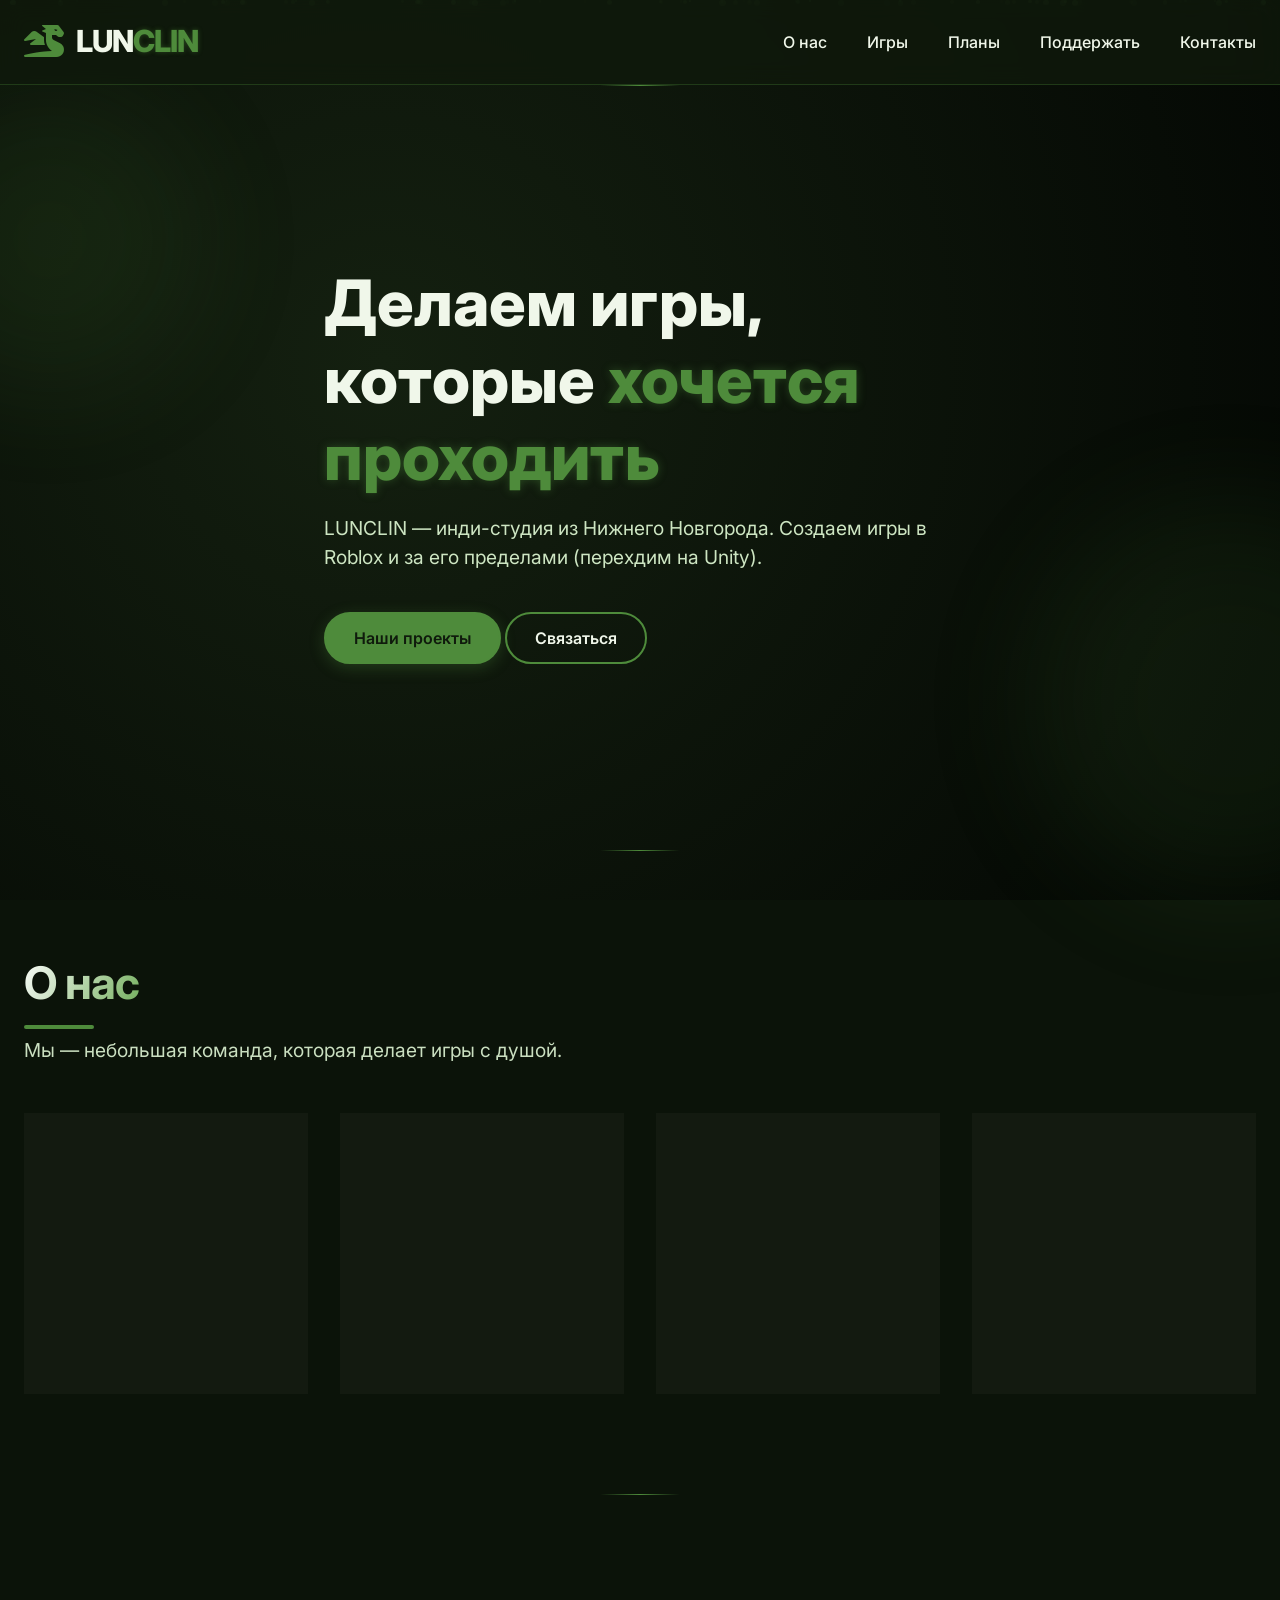
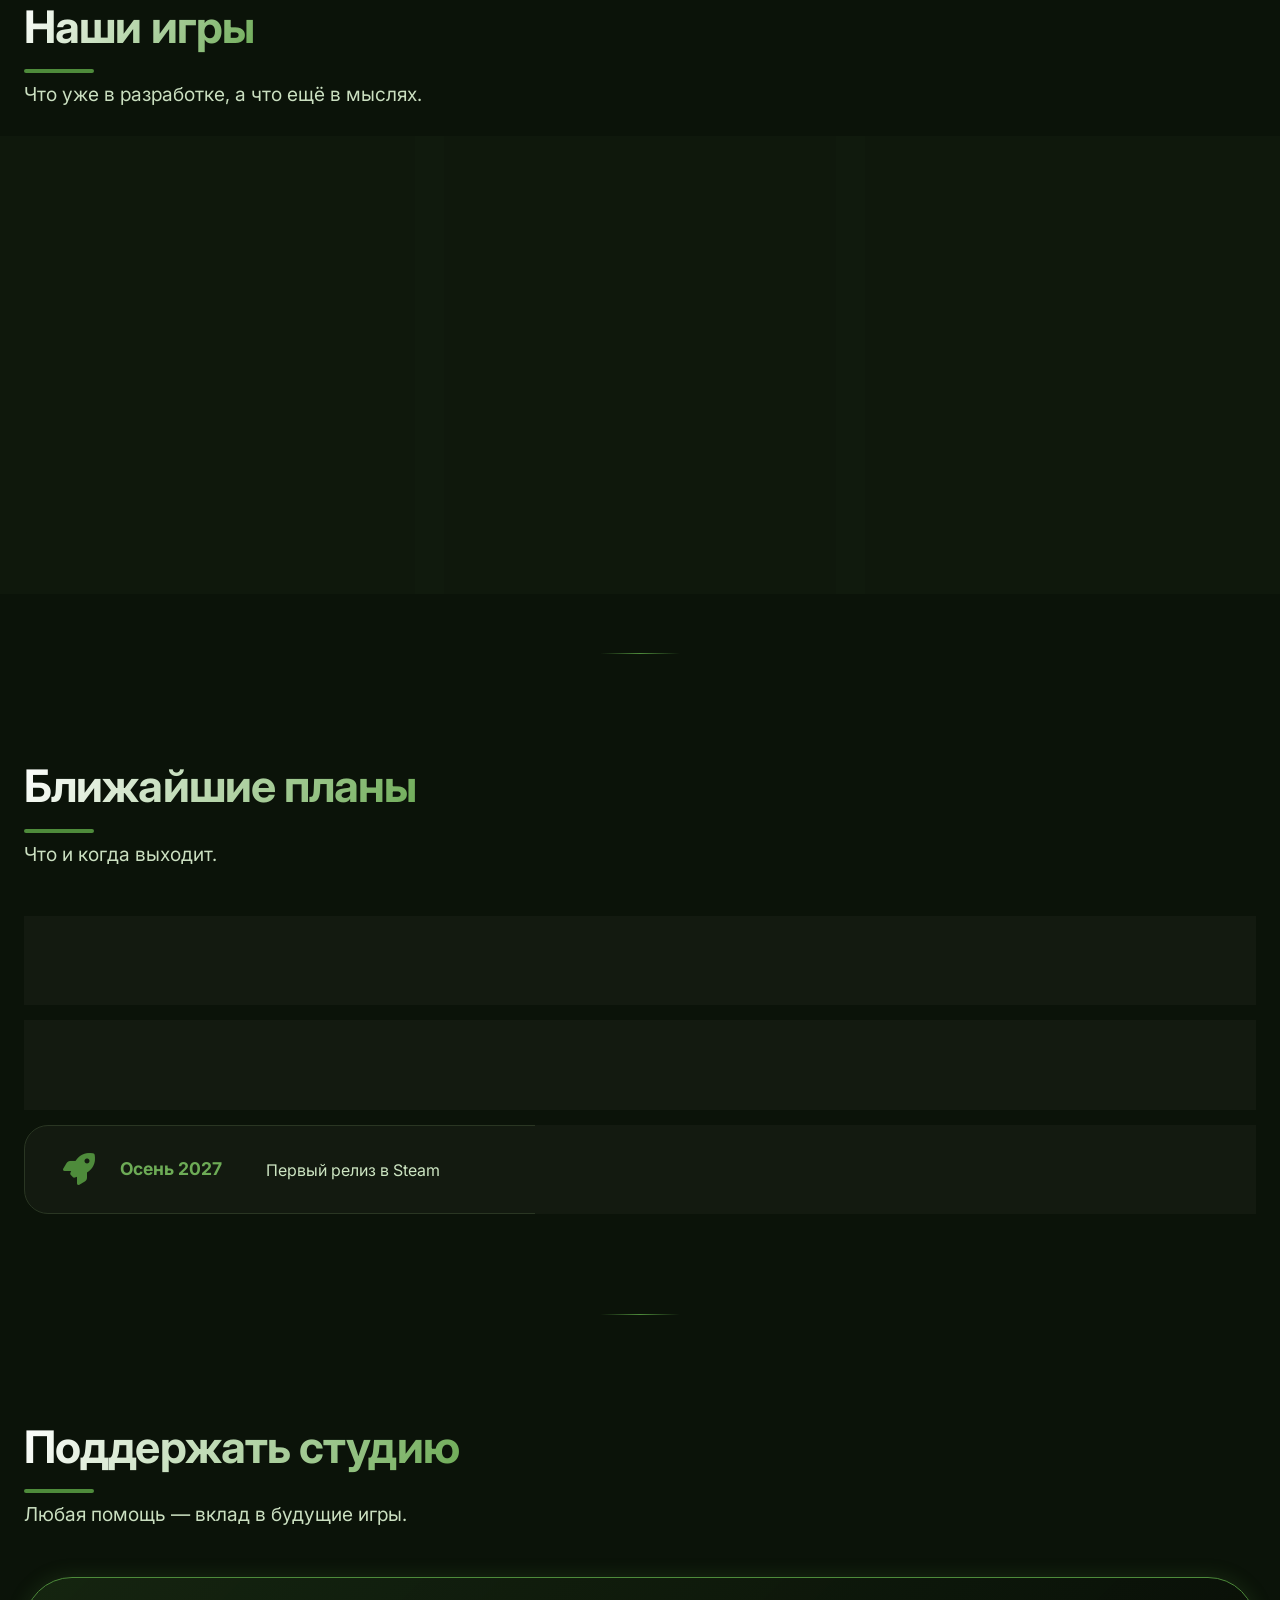
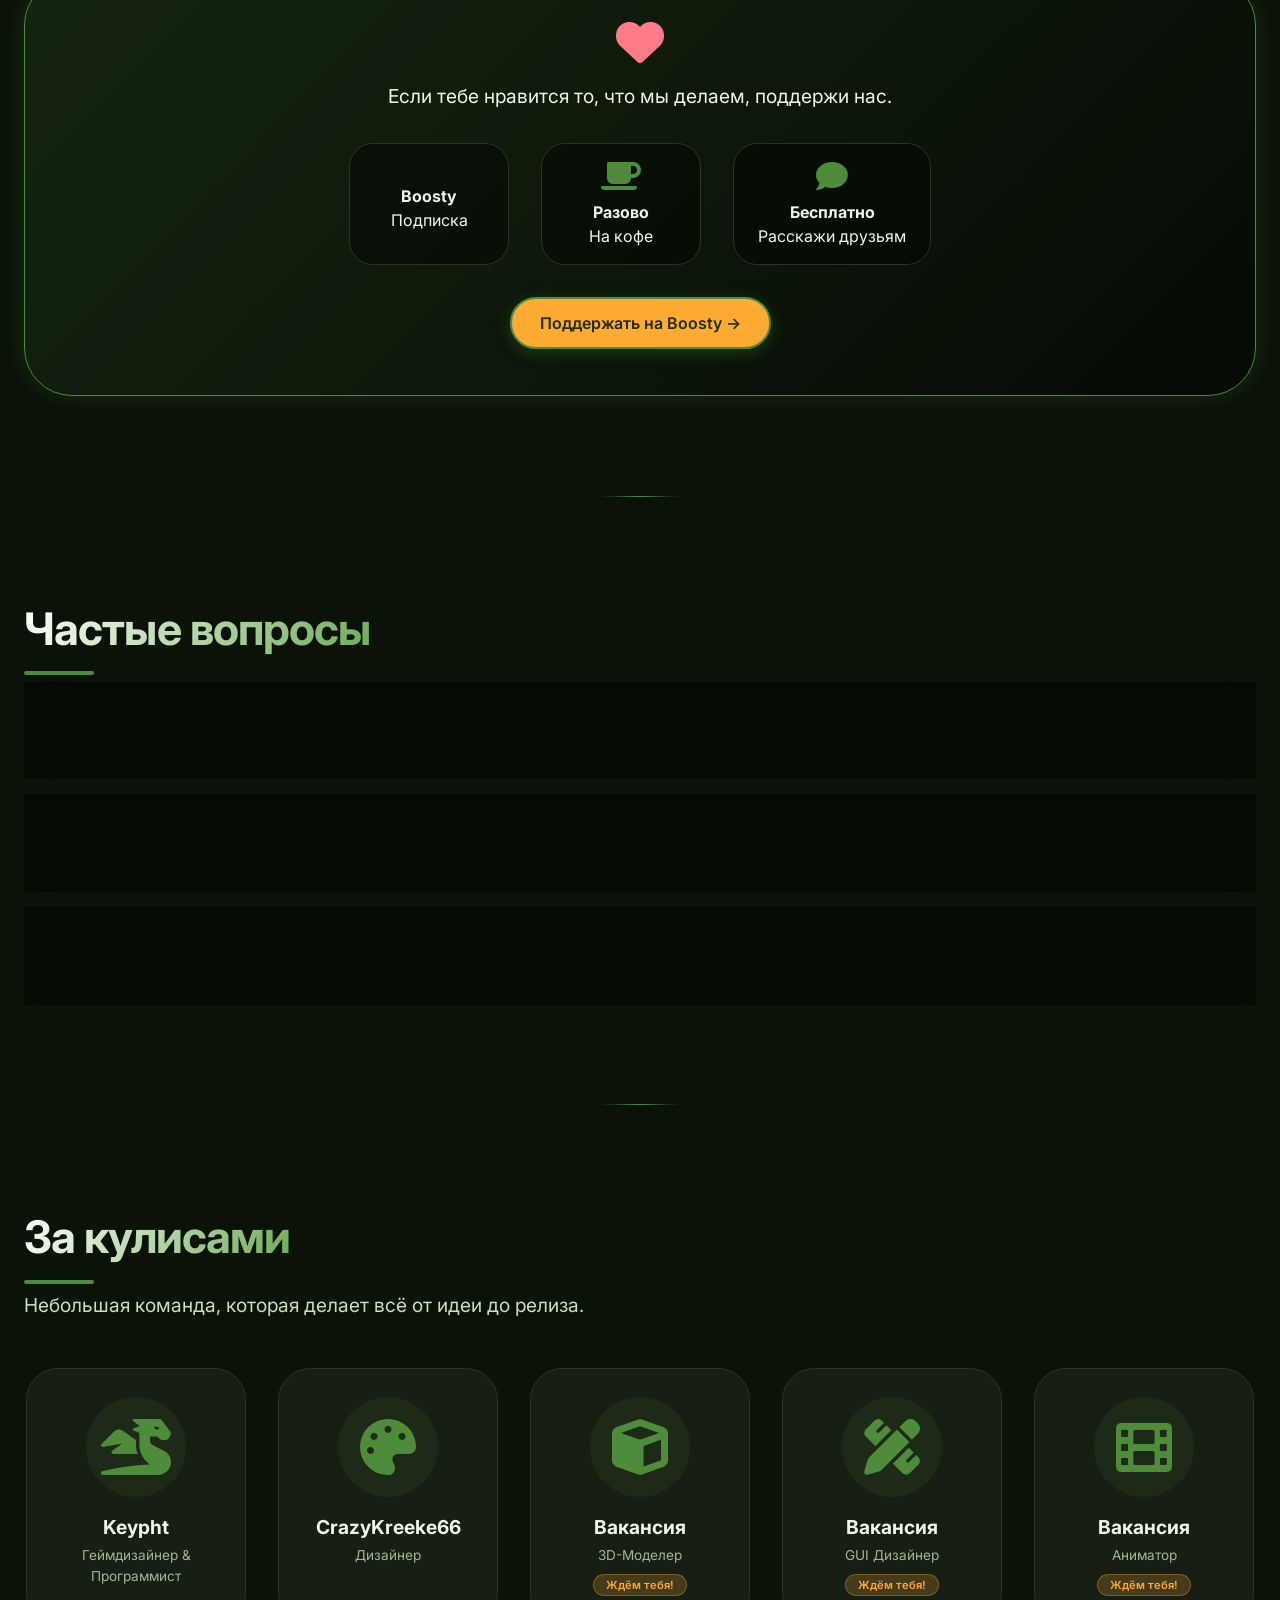
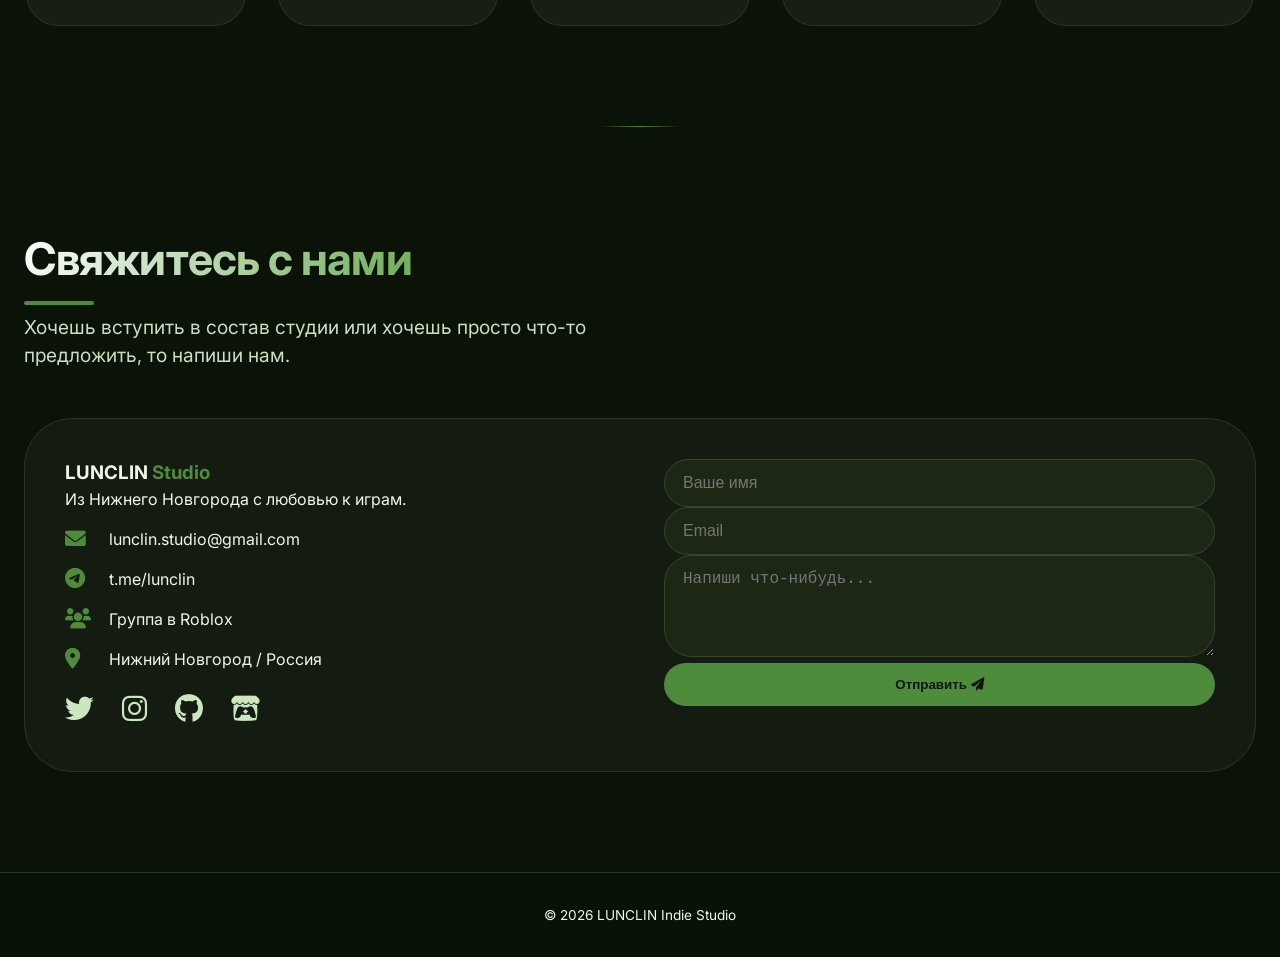
==== index.html @ 9d281be2 "index.html" ====
<!DOCTYPE html>
<html lang="ru">
<head>
    <meta charset="UTF-8">
    <meta name="viewport" content="width=device-width, initial-scale=1.0">
    <title>LUNCLIN Studio</title>
    <link rel="icon" type="image/png" href="favicon.png">
    <link href="https://fonts.googleapis.com/css2?family=Inter:opsz,wght@14..32,300;400;500;600;700;800&display=swap" rel="stylesheet">
    <link rel="stylesheet" href="https://cdnjs.cloudflare.com/ajax/libs/font-awesome/6.0.0-beta3/css/all.min.css">
    <style>
        :root {
            --primary: #4e8b3b;
            --primary-dark: #3a692b;
            --primary-light: #6dab56;
            --primary-glow: rgba(78, 139, 59, 0.4);
            --bg-dark: #0b1309;
            --card-bg: #171f14;
            --text-light: #f0f7ea;
            --border-color: #2a3623;
            --transition-smooth: cubic-bezier(0.2, 0.9, 0.4, 1.1);
        }

        * {
            margin: 0;
            padding: 0;
            box-sizing: border-box;
        }

        body {
            font-family: 'Inter', sans-serif;
            background-color: var(--bg-dark);
            color: var(--text-light);
            line-height: 1.5;
            scroll-behavior: smooth;
            overflow-x: hidden;
        }

        /* Живой фон: частицы */
        .floating-bg {
            position: fixed;
            top: 0;
            left: 0;
            width: 100%;
            height: 100%;
            pointer-events: none;
            z-index: -1;
            overflow: hidden;
        }
        .particle {
            position: absolute;
            background: rgba(78, 139, 59, 0.25);
            border-radius: 50%;
            animation: floatParticle linear infinite;
        }
        @keyframes floatParticle {
            0% { transform: translateY(100vh) rotate(0deg); opacity: 0; }
            10% { opacity: 0.5; }
            90% { opacity: 0.4; }
            100% { transform: translateY(-20vh) rotate(360deg); opacity: 0; }
        }
        body::before {
            content: '';
            position: fixed;
            top: 0;
            left: 0;
            width: 100%;
            height: 100%;
            background: radial-gradient(circle at 30% 40%, #142010, #030603);
            z-index: -2;
        }
        /* Декоративные плавающие круги */
        .deco-circle {
            position: fixed;
            border-radius: 50%;
            background: var(--primary-glow);
            filter: blur(60px);
            z-index: -1;
            opacity: 0.3;
            pointer-events: none;
        }
        .deco-1 { width: 300px; height: 300px; top: 10%; left: -100px; }
        .deco-2 { width: 400px; height: 400px; bottom: 0; right: -150px; }

        .container {
            max-width: 1280px;
            margin: 0 auto;
            padding: 0 24px;
        }

        section {
            padding: 100px 0;
            position: relative;
            z-index: 2;
        }

        /* Декоративная линия перед каждой секцией */
        section::before {
            content: '';
            position: absolute;
            top: 0;
            left: 50%;
            transform: translateX(-50%);
            width: 80px;
            height: 1px;
            background: linear-gradient(90deg, transparent, var(--primary), transparent);
        }

        h2 {
            font-size: 2.8rem;
            font-weight: 700;
            margin-bottom: 1.2rem;
            position: relative;
            display: inline-block;
            background: linear-gradient(120deg, #fff, var(--primary-light));
            background-clip: text;
            -webkit-background-clip: text;
            color: transparent;
            letter-spacing: -0.02em;
        }
        h2::after {
            content: '';
            position: absolute;
            bottom: -12px;
            left: 0;
            width: 70px;
            height: 4px;
            background: var(--primary);
            border-radius: 4px;
            transition: width 0.3s ease;
        }
        h2:hover::after {
            width: 120px;
        }

        .section-sub {
            font-size: 1.2rem;
            color: #cadfc0;
            margin-bottom: 3rem;
            max-width: 650px;
        }

        /* Кнопки */
        .btn {
            display: inline-block;
            padding: 12px 28px;
            font-weight: 600;
            border-radius: 40px;
            transition: all 0.3s var(--transition-smooth);
            cursor: pointer;
            text-decoration: none;
            position: relative;
            overflow: hidden;
            z-index: 1;
        }
        .btn::before {
            content: '';
            position: absolute;
            top: 0;
            left: -100%;
            width: 100%;
            height: 100%;
            background: rgba(255,255,255,0.1);
            transition: left 0.4s ease;
            z-index: -1;
        }
        .btn:hover::before { left: 0; }
        .btn-primary {
            background: var(--primary);
            border: 2px solid var(--primary);
            color: #0f1a0c;
            box-shadow: 0 4px 15px rgba(78,139,59,0.3);
        }
        .btn-primary:hover {
            background: var(--primary-dark);
            transform: translateY(-4px);
        }
        .btn-outline {
            border: 2px solid var(--primary);
            color: var(--text-light);
        }
        .btn-outline:hover {
            background: rgba(78, 139, 59, 0.15);
            transform: translateY(-3px);
        }

        /* Шапка */
        header {
            position: sticky;
            top: 0;
            backdrop-filter: blur(12px);
            background: rgba(15, 25, 12, 0.8);
            border-bottom: 1px solid rgba(78, 139, 59, 0.3);
            padding: 18px 0;
            z-index: 100;
        }
        .navbar {
            display: flex;
            justify-content: space-between;
            align-items: center;
            flex-wrap: wrap;
        }
        .logo-wrapper {
            display: flex;
            align-items: center;
            gap: 12px;
        }
        .logo-icon {
            font-size: 2rem;
            color: var(--primary);
        }
        .logo {
            font-size: 1.9rem;
            font-weight: 800;
            letter-spacing: -1px;
        }
        .logo span {
            color: var(--primary);
            text-shadow: 0 0 5px var(--primary-glow);
        }
        .nav-links {
            display: flex;
            gap: 2.5rem;
        }
        .nav-links a {
            text-decoration: none;
            color: var(--text-light);
            font-weight: 500;
            position: relative;
        }
        .nav-links a::after {
            content: '';
            position: absolute;
            bottom: -5px;
            left: 0;
            width: 0;
            height: 2px;
            background: var(--primary);
            transition: width 0.25s;
        }
        .nav-links a:hover::after { width: 100%; }

        /* Герой */
        .hero {
            min-height: 85vh;
            display: flex;
            align-items: center;
        }
        .hero-content {
            max-width: 680px;
            animation: fadeInUp 1s ease-out;
        }
        .hero h1 {
            font-size: 4rem;
            line-height: 1.2;
            margin-bottom: 1.2rem;
            font-weight: 800;
        }
        .hero .accent {
            color: var(--primary);
            text-shadow: 0 0 10px var(--primary-glow);
        }
        .hero p {
            font-size: 1.2rem;
            margin-bottom: 2.5rem;
            color: #cde5c2;
        }
        @keyframes fadeInUp {
            from { opacity: 0; transform: translateY(30px);}
            to { opacity: 1; transform: translateY(0);}
        }

        /* Карточки */
        .features-grid {
            display: grid;
            grid-template-columns: repeat(auto-fit, minmax(260px, 1fr));
            gap: 2rem;
            margin-top: 2rem;
        }
        .feature-card {
            background: rgba(23, 31, 20, 0.7);
            backdrop-filter: blur(2px);
            padding: 2rem 1.5rem;
            border-radius: 32px;
            border: 1px solid var(--border-color);
            transition: all 0.4s var(--transition-smooth);
        }
        .feature-card:hover {
            transform: translateY(-10px);
            border-color: var(--primary);
            box-shadow: 0 20px 35px -12px rgba(0,0,0,0.6);
        }
        .feature-icon {
            font-size: 2.8rem;
            color: var(--primary);
            margin-bottom: 1.2rem;
            display: inline-block;
        }

        /* Проекты */
      /* ========== 8. ПРОЕКТЫ (улучшенные карточки) ========== */
.projects-grid {
    display: grid;
    grid-template-columns: repeat(auto-fit, minmax(300px, 1fr));
    gap: 2rem;
}

.project-item {
    background: rgba(18, 27, 14, 0.75);
    backdrop-filter: blur(4px);
    border-radius: 32px;
    overflow: hidden;
    border: 1px solid rgba(78, 139, 59, 0.3);
    transition: all 0.4s cubic-bezier(0.2, 0.9, 0.4, 1.1);
    position: relative;
    box-shadow: 0 10px 25px -8px rgba(0, 0, 0, 0.5);
}

/* Верхняя светящаяся полоска */
.project-item::before {
    content: '';
    position: absolute;
    top: 0;
    left: 0;
    right: 0;
    height: 3px;
    background: linear-gradient(90deg, var(--primary), var(--primary-light), transparent);
    transform: scaleX(0);
    transform-origin: left;
    transition: transform 0.5s ease;
    z-index: 2;
}

.project-item:hover::before {
    transform: scaleX(1);
}

.project-item:hover {
    transform: translateY(-12px);
    border-color: var(--primary);
    box-shadow: 0 25px 40px -12px rgba(0, 0, 0, 0.7), 0 0 0 1px rgba(78, 139, 59, 0.3);
}

/* Картинка */
.project-img {
    height: 220px;
    background: linear-gradient(135deg, #1f2e1a, #0e170c);
    display: flex;
    align-items: center;
    justify-content: center;
    position: relative;
    overflow: hidden;
}

.project-img a {
    display: flex;
    align-items: center;
    justify-content: center;
    width: 100%;
    height: 100%;
    transition: 0.4s;
}

.project-img img {
    max-width: 85%;
    max-height: 85%;
    object-fit: contain;
    border-radius: 18px;
    transition: transform 0.4s ease, filter 0.3s ease;
    box-shadow: 0 8px 20px rgba(0, 0, 0, 0.4);
}

.project-item:hover .project-img img {
    transform: scale(1.04);
    filter: brightness(1.05) contrast(1.02);
}

/* Иконка ссылки поверх картинки (появляется при ховере) */
.project-img a::after {
    content: '\f0c1';  /* иконка ссылки */
    font-family: 'Font Awesome 6 Free';
    font-weight: 900;
    position: absolute;
    top: 50%;
    left: 50%;
    transform: translate(-50%, -50%) scale(0.7);
    color: white;
    background: rgba(0, 0, 0, 0.65);
    width: 48px;
    height: 48px;
    border-radius: 50%;
    display: flex;
    align-items: center;
    justify-content: center;
    font-size: 1.4rem;
    opacity: 0;
    transition: all 0.3s ease;
    backdrop-filter: blur(4px);
    pointer-events: none;
    box-shadow: 0 2px 8px rgba(0,0,0,0.3);
}

.project-item:hover .project-img a::after {
    opacity: 1;
    transform: translate(-50%, -50%) scale(1);
}

/* Текстовая часть */
/* ===== ПРОЕКТЫ ===== */
.projects-grid {
    display: grid;
    grid-template-columns: repeat(auto-fit, minmax(300px, 1fr));
    gap: 2rem;
}

.project-item {
    background: rgba(18, 27, 14, 0.75);
    backdrop-filter: blur(4px);
    border-radius: 32px;
    overflow: hidden;
    border: 1px solid rgba(78, 139, 59, 0.3);
    transition: all 0.4s cubic-bezier(0.2, 0.9, 0.4, 1.1);
    position: relative;
    box-shadow: 0 10px 25px -8px rgba(0, 0, 0, 0.5);
    display: flex;
    flex-direction: column;
    height: 100%;
}

/* Верхняя светящаяся полоска */
.project-item::before {
    content: '';
    position: absolute;
    top: 0;
    left: 0;
    right: 0;
    height: 3px;
    background: linear-gradient(90deg, var(--primary), var(--primary-light), transparent);
    transform: scaleX(0);
    transform-origin: left;
    transition: transform 0.5s ease;
    z-index: 2;
}

.project-item:hover::before {
    transform: scaleX(1);
}

.project-item:hover {
    transform: translateY(-12px);
    border-color: var(--primary);
    box-shadow: 0 25px 40px -12px rgba(0, 0, 0, 0.7), 0 0 0 1px rgba(78, 139, 59, 0.3);
}

/* ===== КАРТИНКА ===== */
.project-img {
    height: 220px;
    background: linear-gradient(135deg, #1f2e1a, #0e170c);
    display: flex;
    align-items: center;
    justify-content: center;
    position: relative;
    overflow: hidden;
    flex-shrink: 0;
}

.project-img img {
    max-width: 85%;
    max-height: 85%;
    object-fit: contain;
    border-radius: 18px;
    transition: transform 0.4s ease, filter 0.3s ease;
    box-shadow: 0 8px 20px rgba(0, 0, 0, 0.4);
}

.project-item:hover .project-img img {
    transform: scale(1.04);
    filter: brightness(1.05) contrast(1.02);
}

.placeholder-icon {
    font-size: 4rem;
    color: rgba(78, 139, 59, 0.3);
    transition: all 0.4s ease;
}

.project-item:hover .placeholder-icon {
    transform: scale(1.2);
    color: rgba(78, 139, 59, 0.6);
}

/* ===== ОВЕРЛЕЙ С ИКОНКОЙ ===== */
.project-link-overlay {
    position: absolute;
    top: 0;
    left: 0;
    width: 100%;
    height: 100%;
    display: flex;
    align-items: center;
    justify-content: center;
    opacity: 0;
    transition: opacity 0.3s ease;
    background: rgba(0, 0, 0, 0.3);
    backdrop-filter: blur(2px);
    cursor: pointer;
}

.project-item:hover .project-link-overlay {
    opacity: 1;
}

.project-link-overlay i {
    font-size: 2.5rem;
    color: white;
    background: rgba(0, 0, 0, 0.6);
    padding: 16px;
    border-radius: 50%;
    transition: transform 0.3s ease;
}

.project-item:hover .project-link-overlay i {
    transform: scale(1.1);
}

/* ===== ИНФОРМАЦИЯ ===== */
.project-info {
    padding: 1.6rem;
    background: linear-gradient(to top, rgba(0, 0, 0, 0.3), transparent);
    display: flex;
    flex-direction: column;
    flex: 1;
}

/* ===== ТЕГИ (бейджи) - ГЛАВНЫЙ ФИКС ===== */
.project-tags {
    display: flex;
    flex-wrap: wrap;
    gap: 0.5rem;
    margin-bottom: 0.8rem;
    align-items: center;
}

.project-badge {
    display: inline-flex;
    align-items: center;
    padding: 3px 12px;
    border-radius: 40px;
    font-size: 0.65rem;
    font-weight: 600;
    letter-spacing: 0.3px;
    text-transform: uppercase;
    white-space: nowrap;
    transition: all 0.2s ease;
    height: 24px;
    line-height: 1;
}

/* Статус: Концепт / В разработке */
.project-badge.status {
    background: rgba(78, 139, 59, 0.2);
    color: var(--primary-light);
    border: 1px solid rgba(78, 139, 59, 0.3);
}

/* Платформа: Roblox */
.project-badge.platform {
    background: rgba(255, 255, 255, 0.06);
    color: #a0b895;
    border: 1px solid rgba(255, 255, 255, 0.08);
}

.project-item:hover .project-badge.status {
    background: rgba(78, 139, 59, 0.4);
    border-color: var(--primary);
    color: #e0f5d8;
}

.project-item:hover .project-badge.platform {
    background: rgba(255, 255, 255, 0.12);
    border-color: rgba(255, 255, 255, 0.2);
    color: #d4ecd0;
}

/* ===== ТЕКСТ ===== */
.project-info h3 {
    font-size: 1.5rem;
    margin-bottom: 0.4rem;
    font-weight: 700;
    letter-spacing: -0.3px;
    background: linear-gradient(135deg, #fff, #d4ecd0);
    background-clip: text;
    -webkit-background-clip: text;
    color: transparent;
}

.project-info p {
    color: #cde5c2;
    line-height: 1.5;
    font-size: 0.92rem;
    margin: 0;
    flex: 1;
}

        /* Roadmap карточки */
        .roadmap-cards {
            display: flex;
            flex-direction: column;
            gap: 1rem;
        }
        .roadmap-card {
            background: rgba(23, 31, 20, 0.7);
            backdrop-filter: blur(2px);
            border-radius: 24px;
            padding: 1.2rem 1.8rem;
            display: flex;
            align-items: center;
            flex-wrap: wrap;
            gap: 1rem;
            transition: all 0.3s;
            border: 1px solid var(--border-color);
        }
        .roadmap-card:hover {
            transform: translateX(8px);
            border-color: var(--primary);
            background: rgba(30, 40, 24, 0.8);
        }
        .roadmap-icon {
            font-size: 2rem;
            color: var(--primary);
            width: 50px;
            text-align: center;
        }
        .roadmap-date {
            min-width: 130px;
            font-weight: 700;
            color: var(--primary-light);
            font-size: 1.1rem;
        }
        .roadmap-text {
            flex: 1;
            color: #cde5c2;
        }

        /* Раздел поддержки — улучшенный и ярче */
        .support-card {
            background: linear-gradient(135deg, rgba(78, 139, 59, 0.15), rgba(0,0,0,0.4));
            border-radius: 48px;
            padding: 2.5rem;
            text-align: center;
            border: 1px solid var(--primary);
            box-shadow: 0 0 20px rgba(78,139,59,0.2);
            transition: 0.3s;
        }
        .support-card:hover {
            transform: scale(1.01);
            box-shadow: 0 0 30px rgba(78,139,59,0.4);
        }
        .support-options {
            display: flex;
            justify-content: center;
            gap: 2rem;
            flex-wrap: wrap;
            margin: 2rem 0;
        }
        .support-option {
            background: rgba(0,0,0,0.4);
            border-radius: 1.5rem;
            padding: 1rem 1.5rem;
            min-width: 160px;
            border: 1px solid var(--border-color);
        }
        .support-option i {
            font-size: 2rem;
            color: var(--primary);
            margin-bottom: 0.5rem;
            display: inline-block;
        }

        /* FAQ */
        .faq-grid {
            display: grid;
            gap: 1rem;
            max-width: 1300px;
            margin: 0 auto;
        }
        .faq-item {
            background: rgba(0,0,0,0.45);
            backdrop-filter: blur(6px);
            border-radius: 30px;
            padding: 1.2rem 1.8rem;
            border-left: 5px solid var(--primary);
        }
        .faq-question { font-weight: 700; color: var(--primary-light); margin-bottom: 0.5rem; font-size: 1.1rem; }

        /* Команда */
        .team-grid {
    display: flex;
    flex-wrap: wrap;
    gap: 2rem;
    justify-content: center;
}

.team-card {
    background: var(--card-bg);
    border-radius: 32px;
    padding: 1.8rem;
    text-align: center;
    width: 220px;
    border: 1px solid var(--border-color);
    transition: all 0.3s ease;
}

.team-card:hover {
    transform: translateY(-8px);
    border-color: var(--primary);
    box-shadow: 0 15px 30px -10px rgba(0, 0, 0, 0.5);
}

.team-avatar {
    font-size: 3.5rem;
    background: #1e2a18;
    width: 100px;
    height: 100px;
    display: flex;
    align-items: center;
    justify-content: center;
    margin: 0 auto 1rem;
    border-radius: 60px;
    color: var(--primary);
    transition: all 0.3s ease;
}

.team-card:hover .team-avatar {
    background: #2a3a22;
    transform: scale(1.05);
}

.team-card h4 {
    font-size: 1.2rem;
    margin-bottom: 0.2rem;
}

.team-card p {
    color: #a0b895;
    font-size: 0.85rem;
}

.team-card .vacancy-badge {
    display: inline-block;
    background: rgba(255, 170, 51, 0.2);
    color: #ffaa33;
    padding: 2px 12px;
    border-radius: 20px;
    font-size: 0.7rem;
    font-weight: 600;
    margin-top: 0.5rem;
    border: 1px solid rgba(255, 170, 51, 0.3);
}

        /* Контакты */
        .contact-flex {
            display: flex;
            flex-wrap: wrap;
            gap: 3rem;
            background: rgba(23, 31, 20, 0.8);
            backdrop-filter: blur(4px);
            border-radius: 48px;
            padding: 2.5rem;
            border: 1px solid var(--border-color);
        }
        .contact-info {
            flex: 1;
        }
        .contact-form {
            flex: 1;
            min-width: 260px;
        }
        .contact-details p {
            margin: 1rem 0;
            display: flex;
            align-items: center;
            gap: 12px;
        }
        .contact-details i {
            width: 32px;
            color: var(--primary);
            font-size: 1.3rem;
        }
        .social-links a {
            color: #cce6c0;
            font-size: 1.8rem;
            margin-right: 1.5rem;
            display: inline-block;
            transition: 0.2s;
        }
        .social-links a:hover {
            color: var(--primary);
            transform: translateY(-4px);
        }
        input, textarea {
            width: 100%;
            background: #1c2716;
            border: 1px solid #36452c;
            padding: 14px 18px;
            border-radius: 28px;
            color: white;
            font-size: 1rem;
            transition: 0.2s;
        }
        input:focus, textarea:focus {
            border-color: var(--primary);
            outline: none;
            box-shadow: 0 0 0 3px rgba(78,139,59,0.2);
        }
        button[type="submit"] {
            background: var(--primary);
            border: none;
            width: 100%;
            padding: 14px;
            font-weight: bold;
            border-radius: 40px;
            color: #0e170b;
            cursor: pointer;
            transition: 0.3s;
        }
        button[type="submit"]:hover {
            background: var(--primary-dark);
            color: white;
            transform: scale(1.02);
        }

        .fade-up {
            opacity: 0;
            transform: translateY(40px);
            transition: opacity 0.8s var(--transition-smooth), transform 0.8s var(--transition-smooth);
        }
        .fade-up.visible {
            opacity: 1;
            transform: translateY(0);
        }

        footer {
            background: #081205;
            text-align: center;
            padding: 2rem;
            border-top: 1px solid #2a3a1f;
            font-size: 0.85rem;
        }

        @media (max-width: 780px) {
            .navbar { flex-direction: column; gap: 16px; }
            .hero h1 { font-size: 2.5rem; }
            section { padding: 60px 0; }
            h2 { font-size: 2rem; }
            .contact-flex { flex-direction: column; }
            .roadmap-card { flex-direction: column; align-items: flex-start; }
            .roadmap-date { min-width: auto; }
            .support-options { flex-direction: column; align-items: center; }
        }

        /* ===== ФИКС ДЛЯ КАРТОЧЕК ===== */
.project-item {
    display: flex;
    flex-direction: column;
}

.project-img {
    flex-shrink: 0;
}

.project-info {
    flex: 1;
    display: flex;
    flex-direction: column;
}

.project-info p {
    flex: 1;
}

.project-link-overlay {
    cursor: pointer;
}

        /* ========== ЦВЕТНОЙ СКРОЛЛ ========== */
::-webkit-scrollbar {
    width: 8px;
    height: 8px;
}

::-webkit-scrollbar-track {
    background: #0a1a05;
    border-radius: 10px;
}

::-webkit-scrollbar-thumb {
    background: linear-gradient(135deg, var(--primary), var(--primary-light));
    border-radius: 10px;
    transition: all 0.2s ease;
}

::-webkit-scrollbar-thumb:hover {
    background: linear-gradient(135deg, var(--primary-light), var(--primary));
    transform: scale(1.02);
}

/* Для Firefox (поддержка) */
* {
    scrollbar-width: thin;
    scrollbar-color: var(--primary) #0a1a05;
}
    </style>
</head>
<body>

<div class="floating-bg" id="floatingBg"></div>
<div class="deco-circle deco-1"></div>
<div class="deco-circle deco-2"></div>

<header>
    <div class="container navbar">
        <div class="logo-wrapper">
            <div class="logo-icon"><i class="fas fa-dragon"></i></div>
            <div class="logo">LUN<span>CLIN</span></div>
        </div>
        <div class="nav-links">
            <a href="#about">О нас</a>
            <a href="#projects">Игры</a>
            <a href="#roadmap">Планы</a>
            <a href="#support">Поддержать</a>
            <a href="#contact">Контакты</a>
        </div>
    </div>
</header>

<main>
    <section class="hero">
        <div class="container hero-content">
            <h1>Делаем игры,<br> которые <span class="accent">хочется проходить</span></h1>
            <p>LUNCLIN — инди-студия из Нижнего Новгорода. Создаем игры в Roblox и за его пределами (перехдим на Unity).</p>
            <div class="hero-buttons">
                <a href="#projects" class="btn btn-primary">Наши проекты</a>
                <a href="#contact" class="btn btn-outline">Связаться</a>
            </div>
        </div>
    </section>

    <section id="about">
        <div class="container">
            <h2>О нас</h2>
            <div class="section-sub">Мы — небольшая команда, которая делает игры с душой.</div>
            <div class="features-grid">
                <div class="feature-card fade-up">
                    <div class="feature-icon"><i class="fas fa-car"></i></div>
                    <h3>Ролевые игры</h3>
                    <p><strong>Frostvale RP</strong> — атмосфера старой России в Roblox.</p>
                </div>
                <div class="feature-card fade-up">
                    <div class="feature-icon"><i class="fas fa-church"></i></div>
                    <h3>Психологический хоррор</h3>
                    <p><strong>The Church of Silence</strong> — тихий ужас в маленьком городке.</p>
                </div>
                <div class="feature-card fade-up">
                    <div class="feature-icon"><i class="fas fa-mask"></i></div>
                    <h3>Игры на выживание</h3>
                    <p><strong>Recognize The Traitor</strong> — все одинаковы, найди убийцу.</p>
                </div>
                <div class="feature-card fade-up">
                    <div class="feature-icon"><i class="fas fa-cube"></i></div>
                    <h3>Unity в планах</h3>
                    <p>Следующий шаг — кроссплатформенные игры на Unity.</p>
                </div>
            </div>
        </div>
    </section>

<!-- ===== ПРОЕКТЫ ===== -->
<section id="projects">
    <div class="container">
        <h2>Наши игры</h2>
        <div class="section-sub">Что уже в разработке, а что ещё в мыслях.</div>
        <div class="projects-grid">
            
            <!-- Карточка 1: Frostvale RP -->
            <div class="project-item fade-up">
                <div class="project-img">
                    <img src="FrostvaleRP.jpg" alt="Frostvale Role Play" onerror="this.style.display='none'; this.nextElementSibling.style.display='flex'">
                    <div class="placeholder-icon" style="display:none;"><i class="fas fa-snowflake"></i></div>
                    <a href="https://www.roblox.com/share?code=a63b220bb76d7d40b744446382b72591&type=ExperienceDetails&stamp=1785743805280" target="_blank" class="project-link-overlay">
                        <i class="fas fa-external-link-alt"></i>
                    </a>
                </div>
                <div class="project-info">
                    <div class="project-tags">
                        <span class="project-badge status">В разработке</span>
                        <span class="project-badge platform">Roblox</span>
                    </div>
                    <h3>Frostvale Role Play</h3>
                    <p>Ролевая игра с открытым миром и атмосферой 00-х.</p>
                </div>
            </div>

            <!-- Карточка 2: The Church of Silence -->
            <div class="project-item fade-up">
                <div class="project-img">
                    <img src="The Church of Silence.jpg" alt="The Church of Silence" onerror="this.style.display='none'; this.nextElementSibling.style.display='flex'">
                    <div class="placeholder-icon" style="display:none;"><i class="fas fa-church"></i></div>
                    <a href="#" class="project-link-overlay" onclick="alert('Игра в разработке. Скоро будет доступна!'); return false;">
                        <i class="fas fa-lock"></i>
                    </a>
                </div>
                <div class="project-info">
                    <div class="project-tags">
                        <span class="project-badge status">Концепт</span>
                        <span class="project-badge platform">Roblox</span>
                    </div>
                    <h3>The Church of Silence</h3>
                    <p>Survival horror, где вы исследуете подозрительную церковь.</p>
                </div>
            </div>

            <!-- Карточка 3: Recognize The Traitor -->
            <div class="project-item fade-up">
                <div class="project-img">
                    <img src="Recognize The Traitor.jpg" alt="Recognize The Traitor" onerror="this.style.display='none'; this.nextElementSibling.style.display='flex'">
                    <div class="placeholder-icon" style="display:none;"><i class="fas fa-user-secret"></i></div>
                    <a href="#" class="project-link-overlay" onclick="alert('Игра в разработке. Скоро будет доступна!'); return false;">
                        <i class="fas fa-lock"></i>
                    </a>
                </div>
                <div class="project-info">
                    <div class="project-tags">
                        <span class="project-badge status">Концепт</span>
                        <span class="project-badge platform">Roblox</span>
                    </div>
                    <h3>Recognize The Traitor</h3>
                    <p>Все игроки одинаковы. Вычисли убийцу по поведению.</p>
                </div>
            </div>

        </div>
    </div>
</section>

     <section id="roadmap">
        <div class="container">
            <h2>Ближайшие планы</h2>
            <div class="section-sub">Что и когда выходит.</div>
            <div class="roadmap-cards">
                <div class="roadmap-card fade-up">
                    <div class="roadmap-icon"><i class="fas fa-gamepad"></i></div>
                    <div class="roadmap-date">Лето 2026</div>
                    <div class="roadmap-text">Переход на Unity</div>
                </div>
                <div class="roadmap-card fade-up">
                    <div class="roadmap-icon"><i class="fas fa-cube"></i></div>
                    <div class="roadmap-date">Январь 2027</div>
                    <div class="roadmap-text">Начало разработки первого проекта на Unity.</div>
                </div>
                <div class="roadmap-card fade-up">
                    <div class="roadmap-icon"><i class="fas fa-rocket"></i></div>
                    <div class="roadmap-date">Осень 2027</div>
                    <div class="roadmap-text">Первый релиз в Steam</div>
                </div>
            </div>
        </div>
    </section>

    <!-- Раздел поддержки — улучшенный -->
    <section id="support">
        <div class="container">
            <h2>Поддержать студию</h2>
            <div class="title-wrap"><div class="underline-center"></div></div>
            <div class="section-sub">Любая помощь — вклад в будущие игры.</div>
            <div class="support-card fade-up">
                <i class="fas fa-heart" style="font-size: 3rem; color: #ff7b89; margin-bottom: 1rem;"></i>
                <p style="font-size: 1.2rem;">Если тебе нравится то, что мы делаем, поддержи нас.</p>
                <div class="support-options">
                    <div class="support-option"><i class="fab fa-boosty"></i><p><strong>Boosty</strong><br>Подписка</p></div>
                    <div class="support-option"><i class="fas fa-coffee"></i><p><strong>Разово</strong><br>На кофе</p></div>
                    <div class="support-option"><i class="fas fa-comment"></i><p><strong>Бесплатно</strong><br>Расскажи друзьям</p></div>
                </div>
                <a href="https://boosty.to/lunclin" target="_blank" class="btn btn-primary" style="background: #ffaa33; color: #1f2c00;">Поддержать на Boosty →</a>
            </div>
        </div>
    </section>


    <section id="faq">
        <div class="container">
            <h2>Частые вопросы</h2>
            <div class="title-wrap"><div class="underline-center"></div></div>
            <div class="faq-grid">
                <div class="faq-item fade-up"><div class="faq-question">Будут ли игры не только в Roblox?</div><div>— Да. Студия уже делает первые наброски будущей игры на Unity. Релиз в Steam.</div></div>
                <div class="faq-item fade-up"><div class="faq-question">Когда выйдет Frostvale RP?</div><div>— Уже можно играть. Игра в открытом альфа тестировании (Roblox), постоянно обновляется.</div></div>
                <div class="faq-item fade-up"><div class="faq-question">Как помочь студии, кроме денег?</div><div>— Рассказывать друзьям, давать фидбек в Telegram, тестировать новые механики.</div></div>
            </div>
        </div>
    </section>

<section id="team">
    <div class="container">
        <h2>За кулисами</h2>
        <div class="section-sub">Небольшая команда, которая делает всё от идеи до релиза.</div>
        <div class="team-grid">
            
            <div class="team-card fade-up">
                <div class="team-avatar"><i class="fas fa-dragon"></i></div>
                <h4>Keypht</h4>
                <p>Геймдизайнер & Программист</p>
            </div>

            <div class="team-card fade-up">
                <div class="team-avatar"><i class="fas fa-palette"></i></div>
                <h4>CrazyKreeke66</h4>
                <p>Дизайнер</p>
            </div>

            <div class="team-card fade-up">
                <div class="team-avatar"><i class="fas fa-cube"></i></div>
                <h4>Вакансия</h4>
                <p>3D-Моделер</p>
                <span class="vacancy-badge">Ждём тебя!</span>
            </div>

            <div class="team-card fade-up">
                <div class="team-avatar"><i class="fas fa-pen-ruler"></i></div>
                <h4>Вакансия</h4>
                <p>GUI Дизайнер</p>
                <span class="vacancy-badge">Ждём тебя!</span>
            </div>

            <div class="team-card fade-up">
                <div class="team-avatar"><i class="fas fa-film"></i></div>
                <h4>Вакансия</h4>
                <p>Аниматор</p>
                <span class="vacancy-badge">Ждём тебя!</span>
            </div>

        </div>
    </div>
</section>

    <section id="contact">
        <div class="container">
            <h2>Свяжитесь с нами</h2>
            <div class="section-sub">Хочешь вступить в состав студии или хочешь просто что-то предложить, то напиши нам.</div>
            <div class="contact-flex">
                <div class="contact-info">
                    <h3>LUNCLIN <span style="color:var(--primary)">Studio</span></h3>
                    <p>Из Нижнего Новгорода с любовью к играм.</p>
                    <div class="contact-details">
                        <p><i class="fas fa-envelope"></i> <a href="lunclin.studio@gmail.com" style="color: inherit; text-decoration: none;">lunclin.studio@gmail.com</a></p>
                        <p><i class="fab fa-telegram"></i> <a href="https://t.me/lunclin" target="_blank" style="color: inherit; text-decoration: none;">t.me/lunclin</a></p>
                        <p><i class="fas fa-users"></i> <a href="https://www.roblox.com/communities/35756576/LUNCLIN-Indie-Studio#!/about" target="_blank" style="color: inherit; text-decoration: none;">Группа в Roblox</a></p>
                        <p><i class="fas fa-map-marker-alt"></i> Нижний Новгород / Россия</p>
                    </div>
                    <div class="social-links">
                        <a href="#"><i class="fab fa-twitter"></i></a>
                        <a href="#"><i class="fab fa-instagram"></i></a>
                        <a href="#"><i class="fab fa-github"></i></a>
                        <a href="#"><i class="fab fa-itch-io"></i></a>
                    </div>
                </div>
                <div class="contact-form">
                    <form id="contactForm">
                        <div class="input-group">
                            <input type="text" id="name" placeholder="Ваше имя" required>
                        </div>
                        <div class="input-group">
                            <input type="email" id="email" placeholder="Email" required>
                        </div>
                        <div class="input-group">
                            <textarea rows="4" id="message" placeholder="Напиши что-нибудь..."></textarea>
                        </div>
                        <button type="submit">Отправить <i class="fas fa-paper-plane"></i></button>
                    </form>
                    <p id="formFeedback" style="margin-top: 12px; font-size: 0.85rem;"></p>
                </div>
            </div>
        </div>
    </section>
</main>

<footer>
    <div class="container">
        <p>© 2026 LUNCLIN Indie Studio</p>
    </div>
</footer>

<script>
    const bgContainer = document.getElementById('floatingBg');
    function createParticles() {
        for (let i = 0; i < 80; i++) {
            const p = document.createElement('div');
            p.classList.add('particle');
            const s = Math.random() * 5 + 1.5;
            p.style.width = s + 'px';
            p.style.height = s + 'px';
            p.style.left = Math.random() * 100 + '%';
            p.style.animationDuration = Math.random() * 14 + 7 + 's';
            p.style.animationDelay = Math.random() * 12 + 's';
            p.style.background = `rgba(78, 139, 59, ${Math.random() * 0.4 + 0.1})`;
            bgContainer.appendChild(p);
        }
    }
    createParticles();

    const form = document.getElementById('contactForm');
    const feedback = document.getElementById('formFeedback');
    if (form) {
        form.addEventListener('submit', function(e) {
            e.preventDefault();
            const name = document.getElementById('name').value.trim();
            const email = document.getElementById('email').value.trim();
            const msg = document.getElementById('message').value.trim();
            if (!name || !email || !msg) {
                feedback.innerHTML = '❌ Заполни все поля.';
                feedback.style.color = '#f7b05e';
                return;
            }
            if (!email.includes('@') || !email.includes('.')) {
                feedback.innerHTML = '❌ Email похож на правильный?';
                feedback.style.color = '#f7b05e';
                return;
            }
            feedback.innerHTML = `✅ Спасибо, ${name}! Скоро свяжусь.`;
            feedback.style.color = '#b3e6a0';
            form.reset();
            setTimeout(() => feedback.innerHTML = '', 5000);
        });
    }

    document.querySelectorAll('a[href^="#"]').forEach(anchor => {
        anchor.addEventListener('click', function(e) {
            const targetId = this.getAttribute('href');
            if (targetId === "#") return;
            const target = document.querySelector(targetId);
            if (target) {
                e.preventDefault();
                target.scrollIntoView({ behavior: 'smooth' });
            }
        });
    });

    const fadeElements = document.querySelectorAll('.fade-up');
    const observer = new IntersectionObserver((entries) => {
        entries.forEach(entry => {
            if (entry.isIntersecting) {
                entry.target.classList.add('visible');
                observer.unobserve(entry.target);
            }
        });
    }, { threshold: 0.2 });
    fadeElements.forEach(el => observer.observe(el));

    // Звёзды
    const starfield = document.getElementById('starfield');
    for (let i = 0; i < 150; i++) {
        const star = document.createElement('div');
        star.classList.add('star');
        const size = Math.random() * 2.5 + 1;
        star.style.width = size + 'px';
        star.style.height = size + 'px';
        star.style.left = Math.random() * 100 + '%';
        star.style.top = Math.random() * 100 + '%';
        star.style.animationDelay = Math.random() * 5 + 's';
        star.style.animationDuration = Math.random() * 3 + 1.5 + 's';
        starfield.appendChild(star);
    }
    // Светлячки
    const fireflyContainer = document.getElementById('fireflies');
    for (let i = 0; i < 40; i++) {
        const ff = document.createElement('div');
        ff.classList.add('firefly');
        ff.style.left = Math.random() * 100 + '%';
        ff.style.top = Math.random() * 100 + '%';
        ff.style.animationDuration = Math.random() * 10 + 8 + 's';
        ff.style.animationDelay = Math.random() * 15 + 's';
        fireflyContainer.appendChild(ff);
    }
     // Плавный скролл
    document.querySelectorAll('a[href^="#"]').forEach(anchor => {
        anchor.addEventListener('click', function(e) {
            const target = document.querySelector(this.getAttribute('href'));
            if (target) { e.preventDefault(); target.scrollIntoView({ behavior: 'smooth' }); }
        });
    });
</script>
</body>
</html>
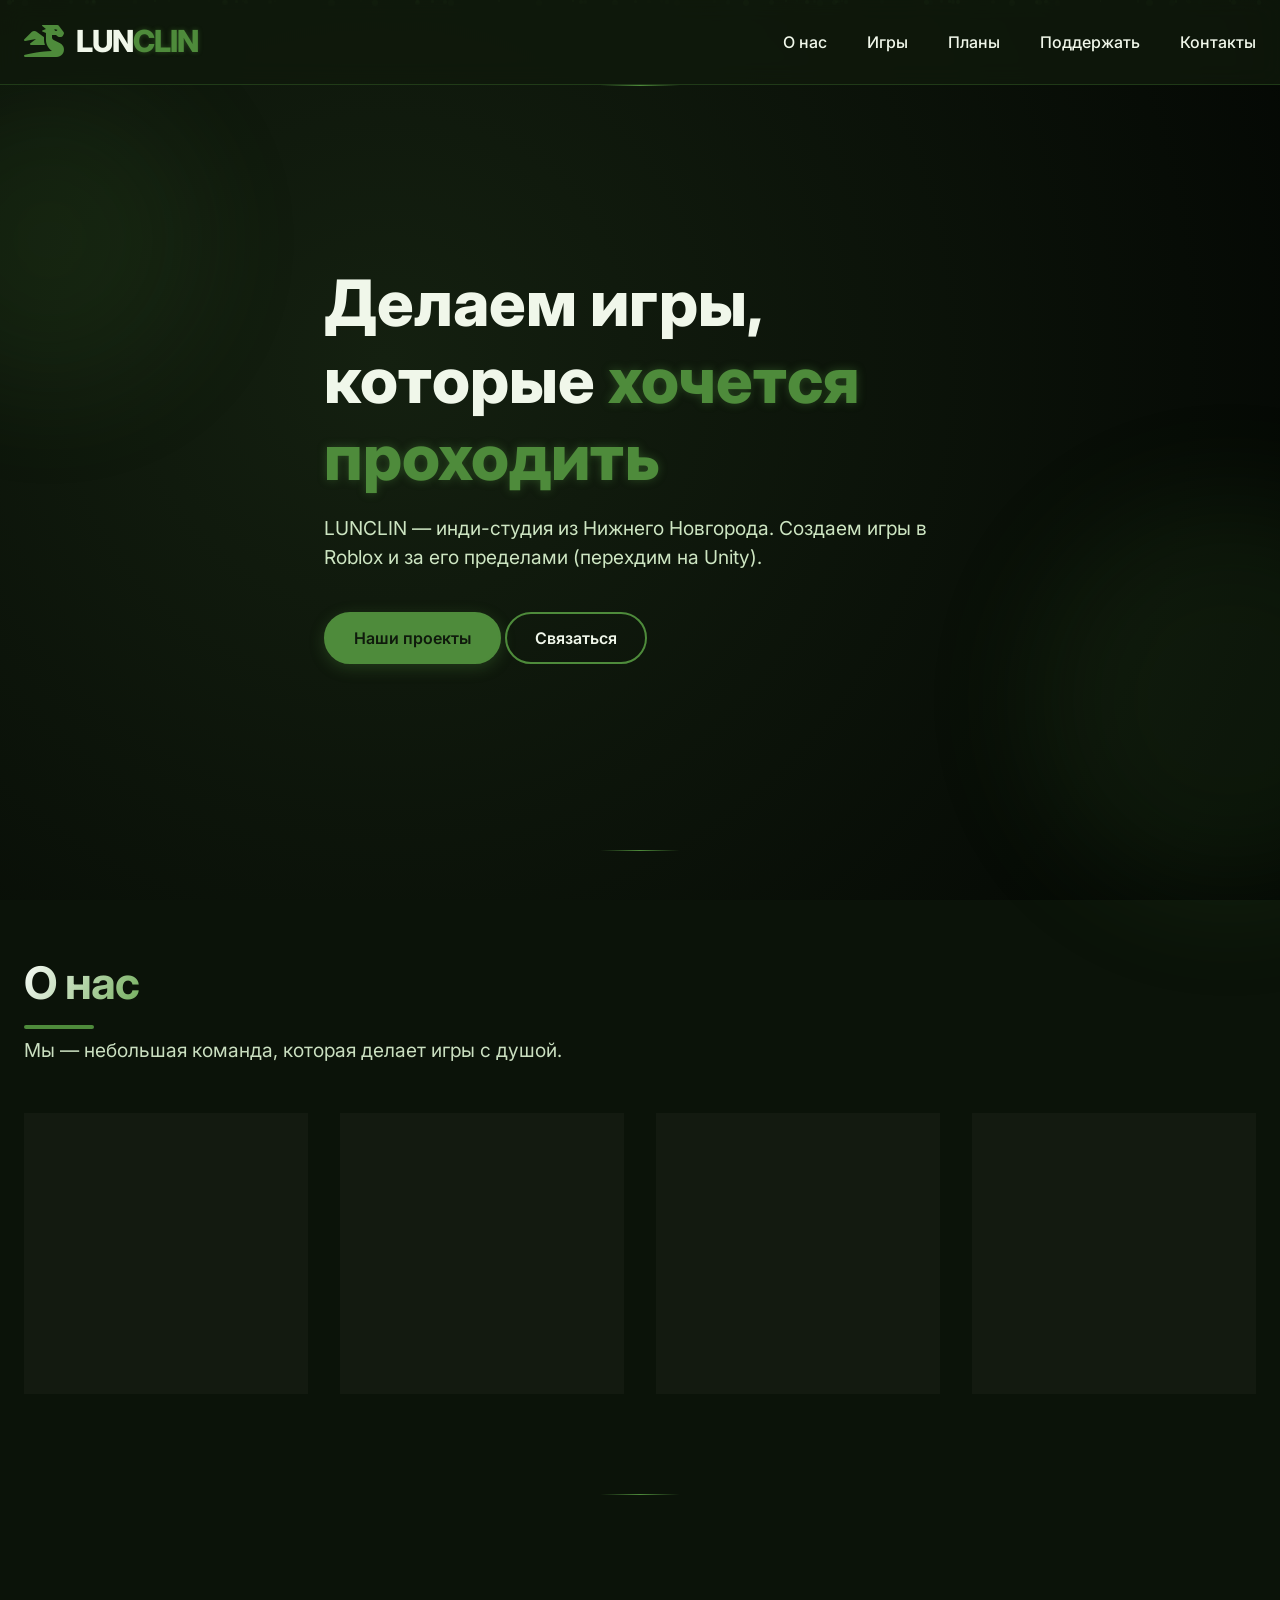
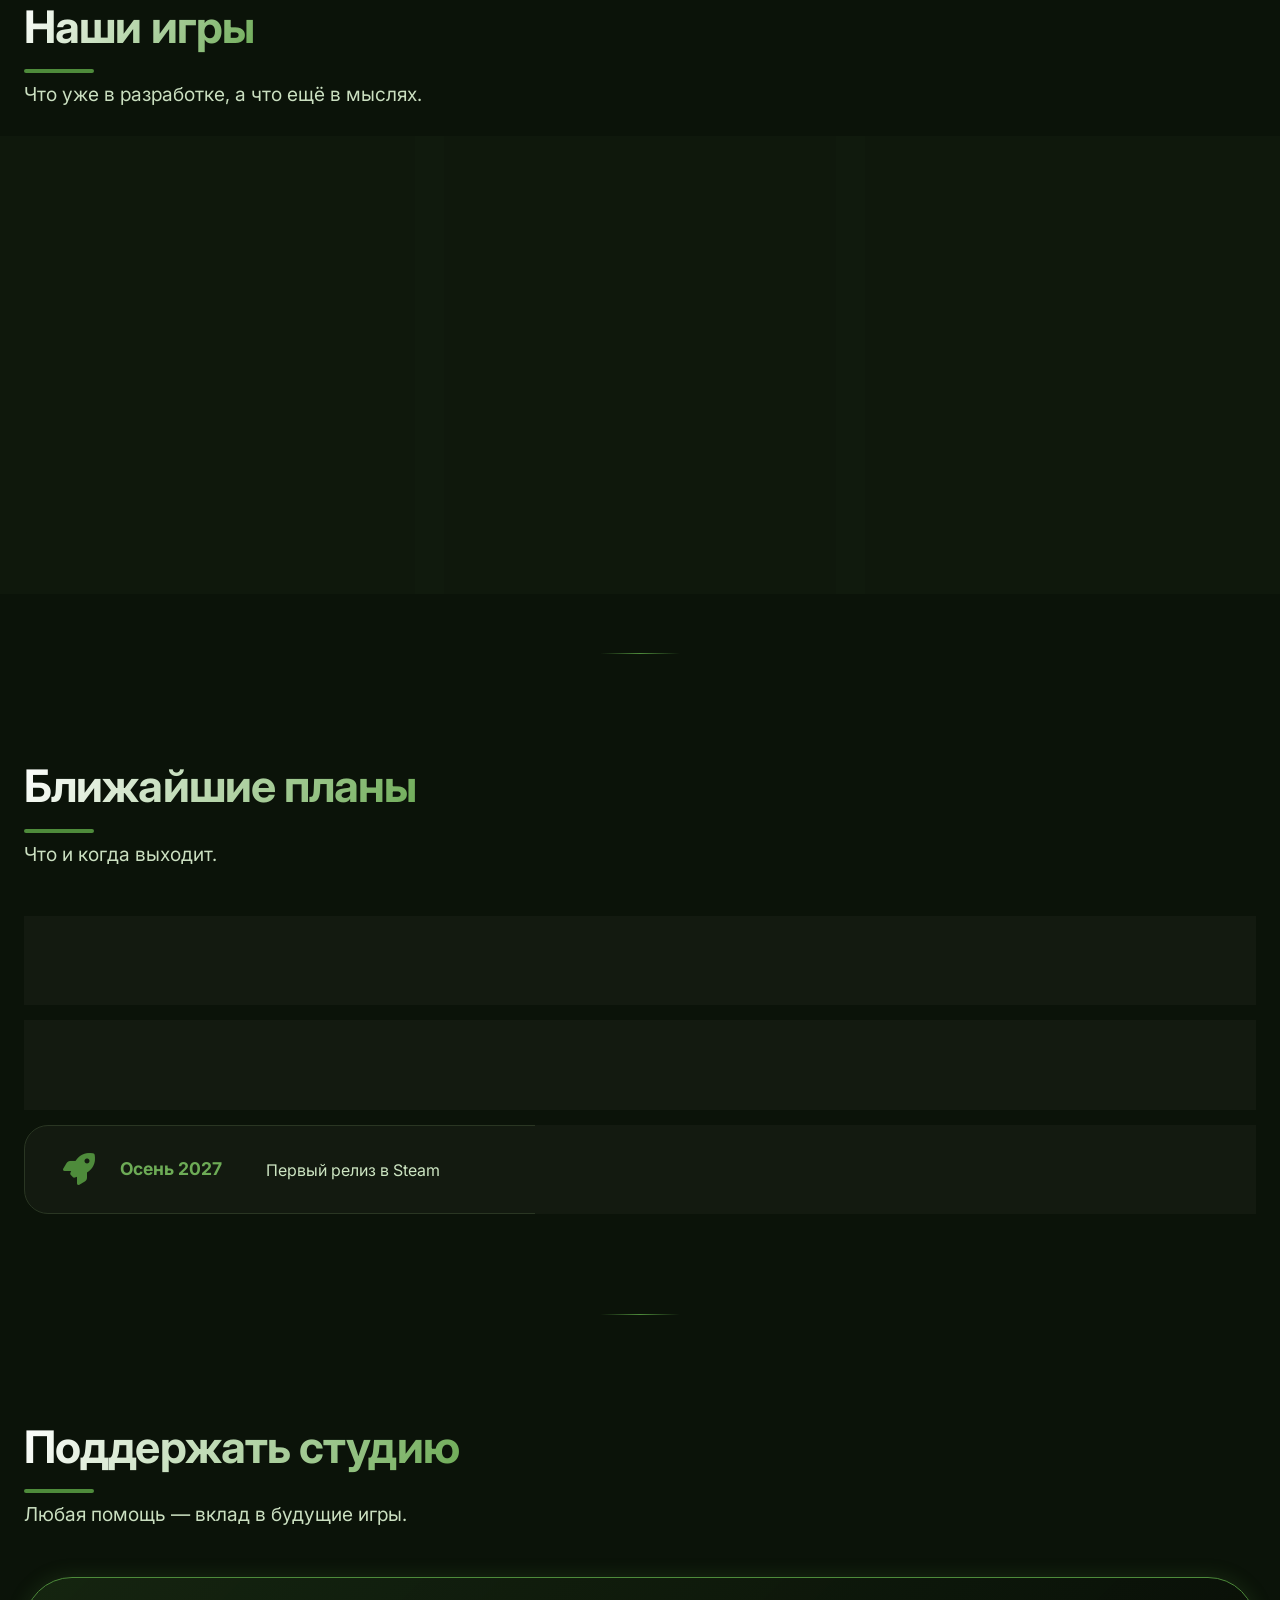
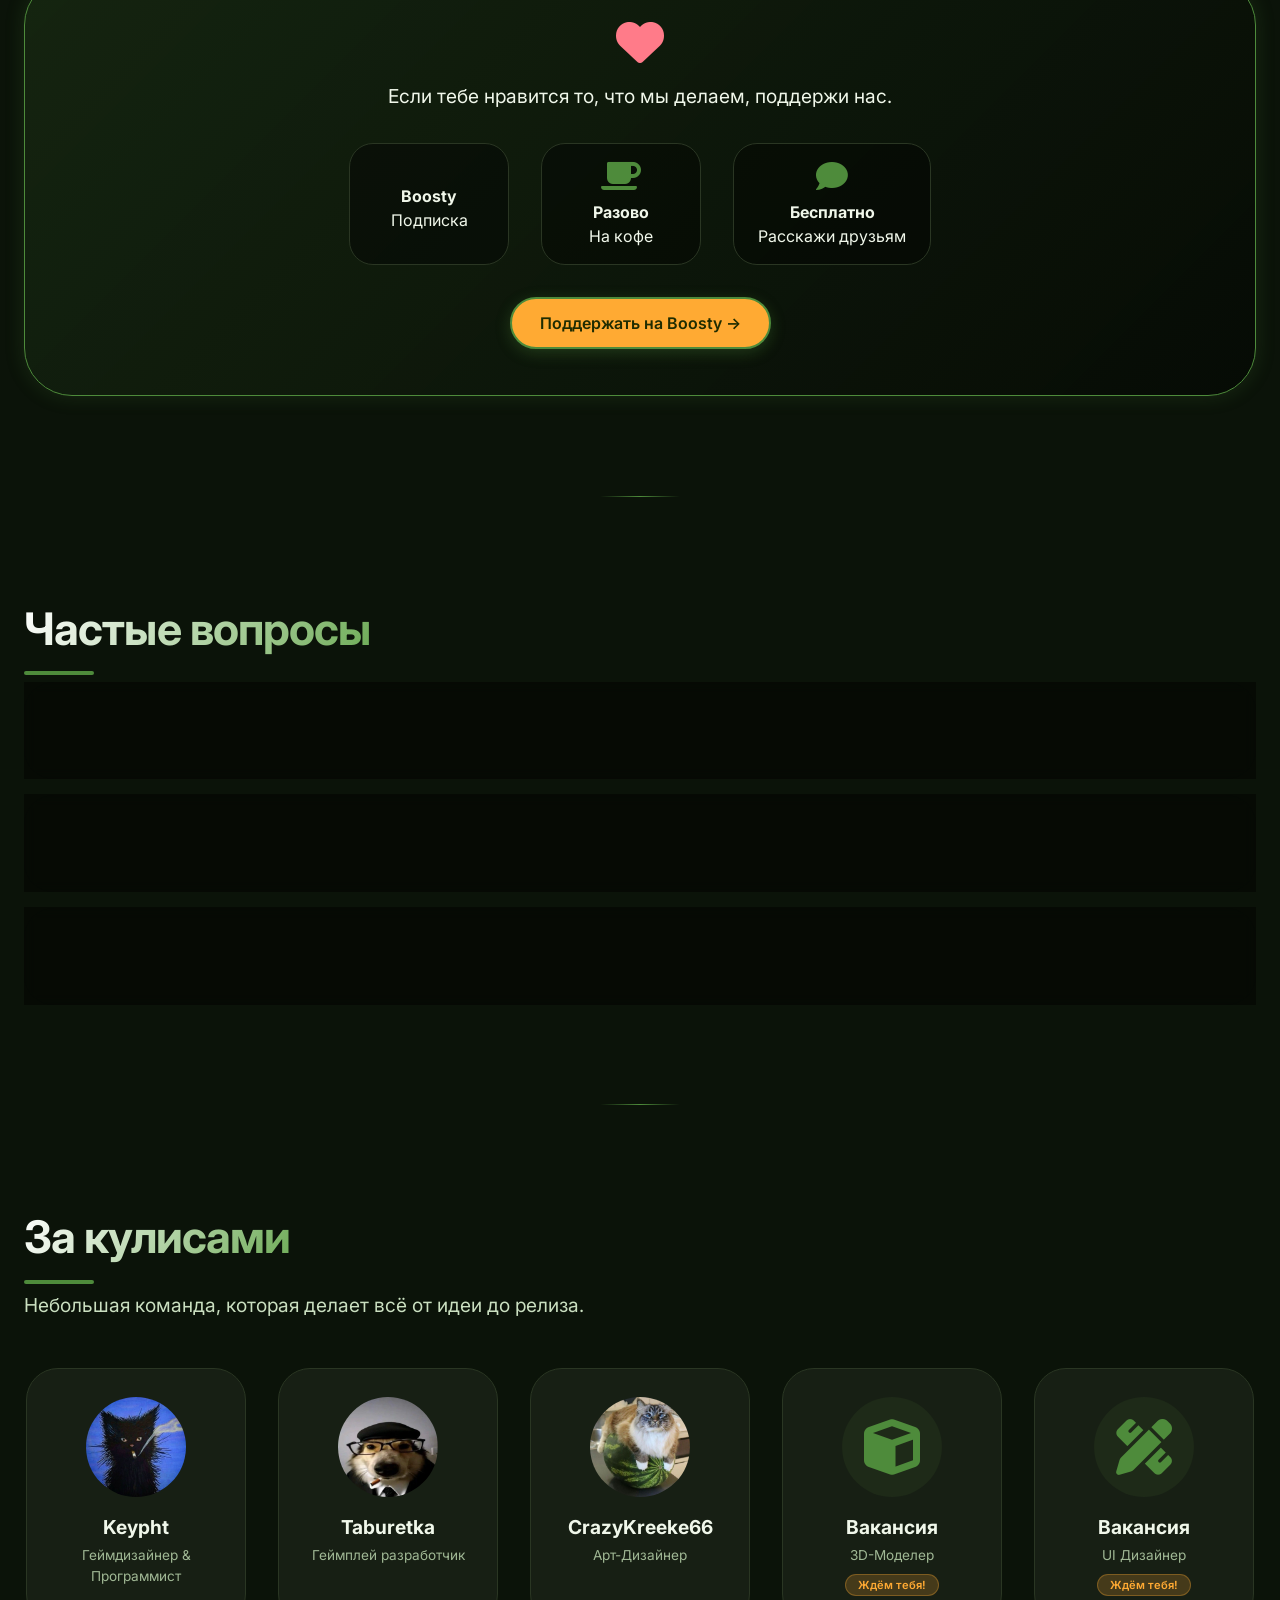
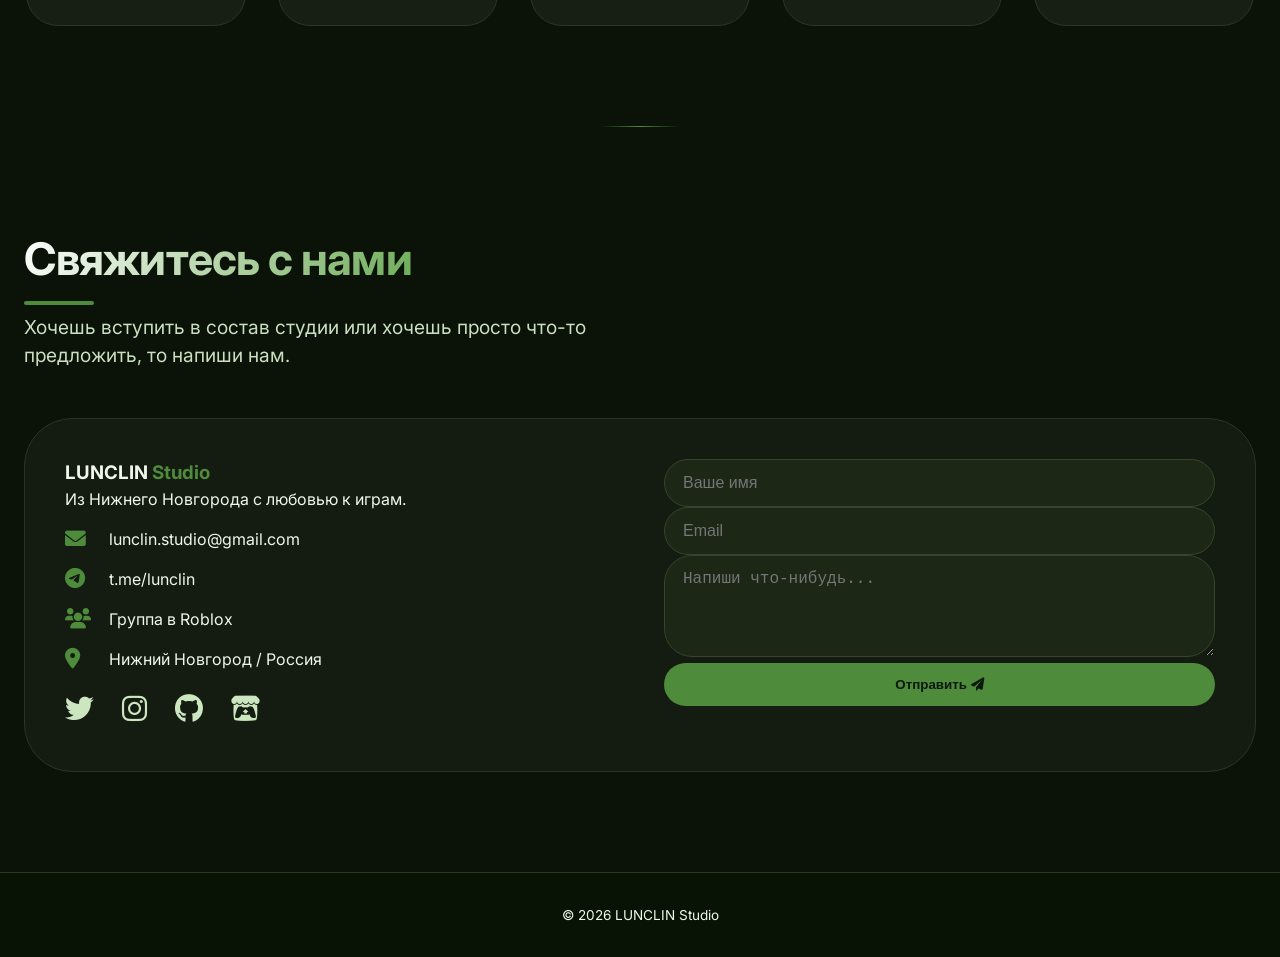
==== commit 42ba5fac: "index.html" ====
--- a/index.html
+++ b/index.html
@@ -692,8 +692,8 @@
         }
         .faq-question { font-weight: 700; color: var(--primary-light); margin-bottom: 0.5rem; font-size: 1.1rem; }
 
-        /* Команда */
-        .team-grid {
+       /* ===== КОМАНДА ===== */
+.team-grid {
     display: flex;
     flex-wrap: wrap;
     gap: 2rem;
@@ -716,35 +716,59 @@
     box-shadow: 0 15px 30px -10px rgba(0, 0, 0, 0.5);
 }
 
+/* ===== АВАТАРКА (общий контейнер) ===== */
 .team-avatar {
-    font-size: 3.5rem;
-    background: #1e2a18;
     width: 100px;
     height: 100px;
+    margin: 0 auto 1rem;
+    border-radius: 50%;
+    overflow: hidden;
+    background: #1e2a18;
     display: flex;
     align-items: center;
     justify-content: center;
-    margin: 0 auto 1rem;
-    border-radius: 60px;
+    transition: all 0.3s ease;
+    flex-shrink: 0;
+}
+
+/* Стиль для иконок (если используются) */
+.team-avatar i {
+    font-size: 3.5rem;
     color: var(--primary);
-    transition: all 0.3s ease;
-}
-
+}
+
+/* Стиль для фото */
+.team-avatar img {
+    width: 100%;
+    height: 100%;
+    object-fit: cover;
+    transition: transform 0.4s ease;
+    display: block;
+}
+
+/* При наведении на карточку — аватарка увеличивается */
 .team-card:hover .team-avatar {
-    background: #2a3a22;
     transform: scale(1.05);
-}
-
+    box-shadow: 0 0 20px rgba(78, 139, 59, 0.2);
+}
+
+.team-card:hover .team-avatar img {
+    transform: scale(1.1);
+}
+
+/* Имя */
 .team-card h4 {
     font-size: 1.2rem;
     margin-bottom: 0.2rem;
 }
 
+/* Должность */
 .team-card p {
     color: #a0b895;
     font-size: 0.85rem;
 }
 
+/* Бейдж для вакансий */
 .team-card .vacancy-badge {
     display: inline-block;
     background: rgba(255, 170, 51, 0.2);
@@ -1005,7 +1029,7 @@
                 <div class="project-img">
                     <img src="The Church of Silence.jpg" alt="The Church of Silence" onerror="this.style.display='none'; this.nextElementSibling.style.display='flex'">
                     <div class="placeholder-icon" style="display:none;"><i class="fas fa-church"></i></div>
-                    <a href="#" class="project-link-overlay" onclick="alert('Игра в разработке. Скоро будет доступна!'); return false;">
+                    <a href="#" class="project-link-overlay" onclick="alert('Пока что, это только концепт.'); return false;">
                         <i class="fas fa-lock"></i>
                     </a>
                 </div>
@@ -1024,7 +1048,7 @@
                 <div class="project-img">
                     <img src="Recognize The Traitor.jpg" alt="Recognize The Traitor" onerror="this.style.display='none'; this.nextElementSibling.style.display='flex'">
                     <div class="placeholder-icon" style="display:none;"><i class="fas fa-user-secret"></i></div>
-                    <a href="#" class="project-link-overlay" onclick="alert('Игра в разработке. Скоро будет доступна!'); return false;">
+                    <a href="#" class="project-link-overlay" onclick="alert('Пока что, это только концепт.'); return false;">
                         <i class="fas fa-lock"></i>
                     </a>
                 </div>
@@ -1054,7 +1078,7 @@
                 </div>
                 <div class="roadmap-card fade-up">
                     <div class="roadmap-icon"><i class="fas fa-cube"></i></div>
-                    <div class="roadmap-date">Январь 2027</div>
+                    <div class="roadmap-date">Декабрь 2026</div>
                     <div class="roadmap-text">Начало разработки первого проекта на Unity.</div>
                 </div>
                 <div class="roadmap-card fade-up">
@@ -1104,16 +1128,28 @@
         <div class="section-sub">Небольшая команда, которая делает всё от идеи до релиза.</div>
         <div class="team-grid">
             
-            <div class="team-card fade-up">
-                <div class="team-avatar"><i class="fas fa-dragon"></i></div>
+             <div class="team-card fade-up">
+                <div class="team-avatar">
+                    <img src="Keypht.jpg" alt="Keypht" onerror="this.style.display='none'; this.parentElement.innerHTML='<i class=\'fas fa-dragon\'></i>'">
+                </div>
                 <h4>Keypht</h4>
                 <p>Геймдизайнер & Программист</p>
             </div>
 
             <div class="team-card fade-up">
-                <div class="team-avatar"><i class="fas fa-palette"></i></div>
+                <div class="team-avatar">
+                    <img src="Taburetka.jpg" alt="Taburetka" onerror="this.style.display='none'; this.parentElement.innerHTML='<i class=\'fas fa-gamepad\'></i>'">
+                </div>
+                <h4>Taburetka</h4>
+                <p>Геймплей разработчик</p>
+            </div>
+
+            <div class="team-card fade-up">
+                <div class="team-avatar">
+                    <img src="CrazyKreeke66.jpg" alt="CrazyKreeke66" onerror="this.style.display='none'; this.parentElement.innerHTML='<i class=\'fas fa-palette\'></i>'">
+                </div>
                 <h4>CrazyKreeke66</h4>
-                <p>Дизайнер</p>
+                <p>Арт-Дизайнер</p>
             </div>
 
             <div class="team-card fade-up">
@@ -1126,16 +1162,16 @@
             <div class="team-card fade-up">
                 <div class="team-avatar"><i class="fas fa-pen-ruler"></i></div>
                 <h4>Вакансия</h4>
-                <p>GUI Дизайнер</p>
+                <p>UI Дизайнер</p>
                 <span class="vacancy-badge">Ждём тебя!</span>
             </div>
 
-            <div class="team-card fade-up">
+            <!-- <div class="team-card fade-up">
                 <div class="team-avatar"><i class="fas fa-film"></i></div>
                 <h4>Вакансия</h4>
                 <p>Аниматор</p>
                 <span class="vacancy-badge">Ждём тебя!</span>
-            </div>
+            </div>*// -->
 
         </div>
     </div>
@@ -1184,7 +1220,7 @@
 
 <footer>
     <div class="container">
-        <p>© 2026 LUNCLIN Indie Studio</p>
+        <p>© 2026 LUNCLIN Studio</p>
     </div>
 </footer>
 
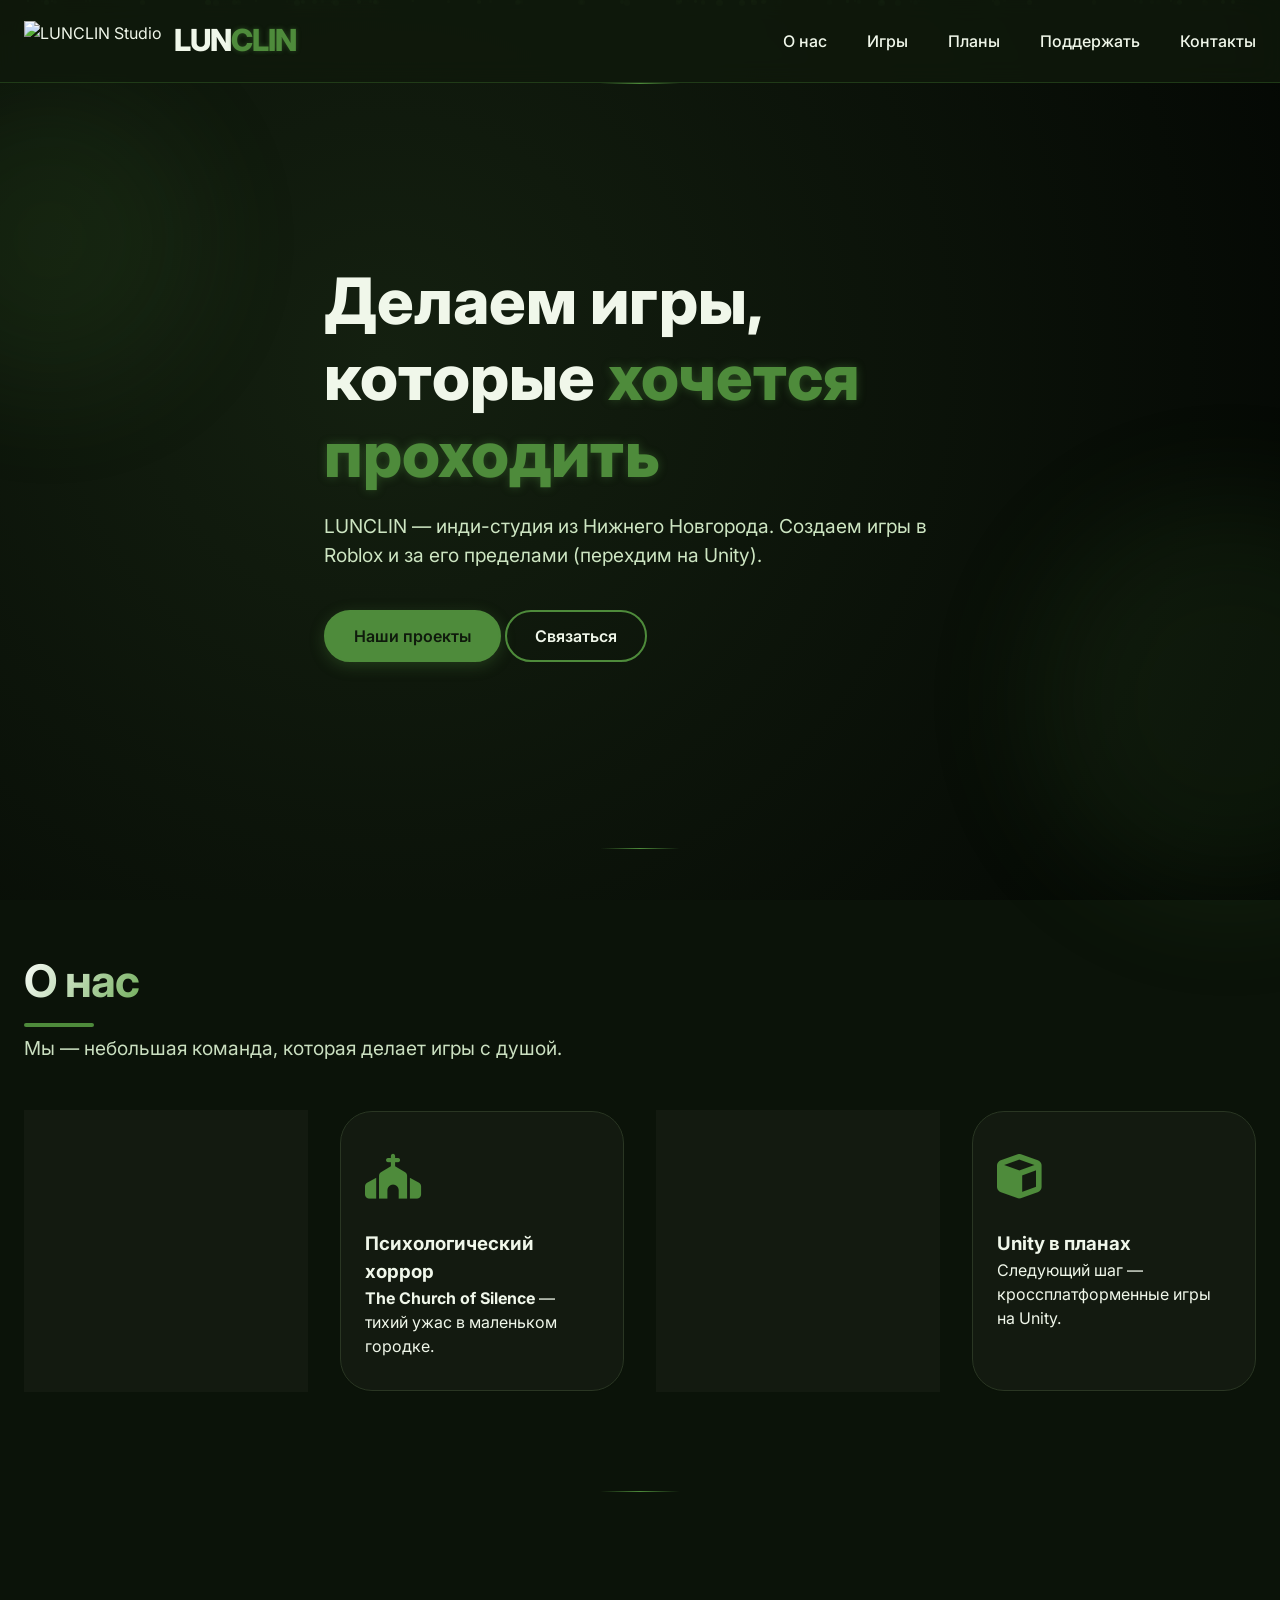
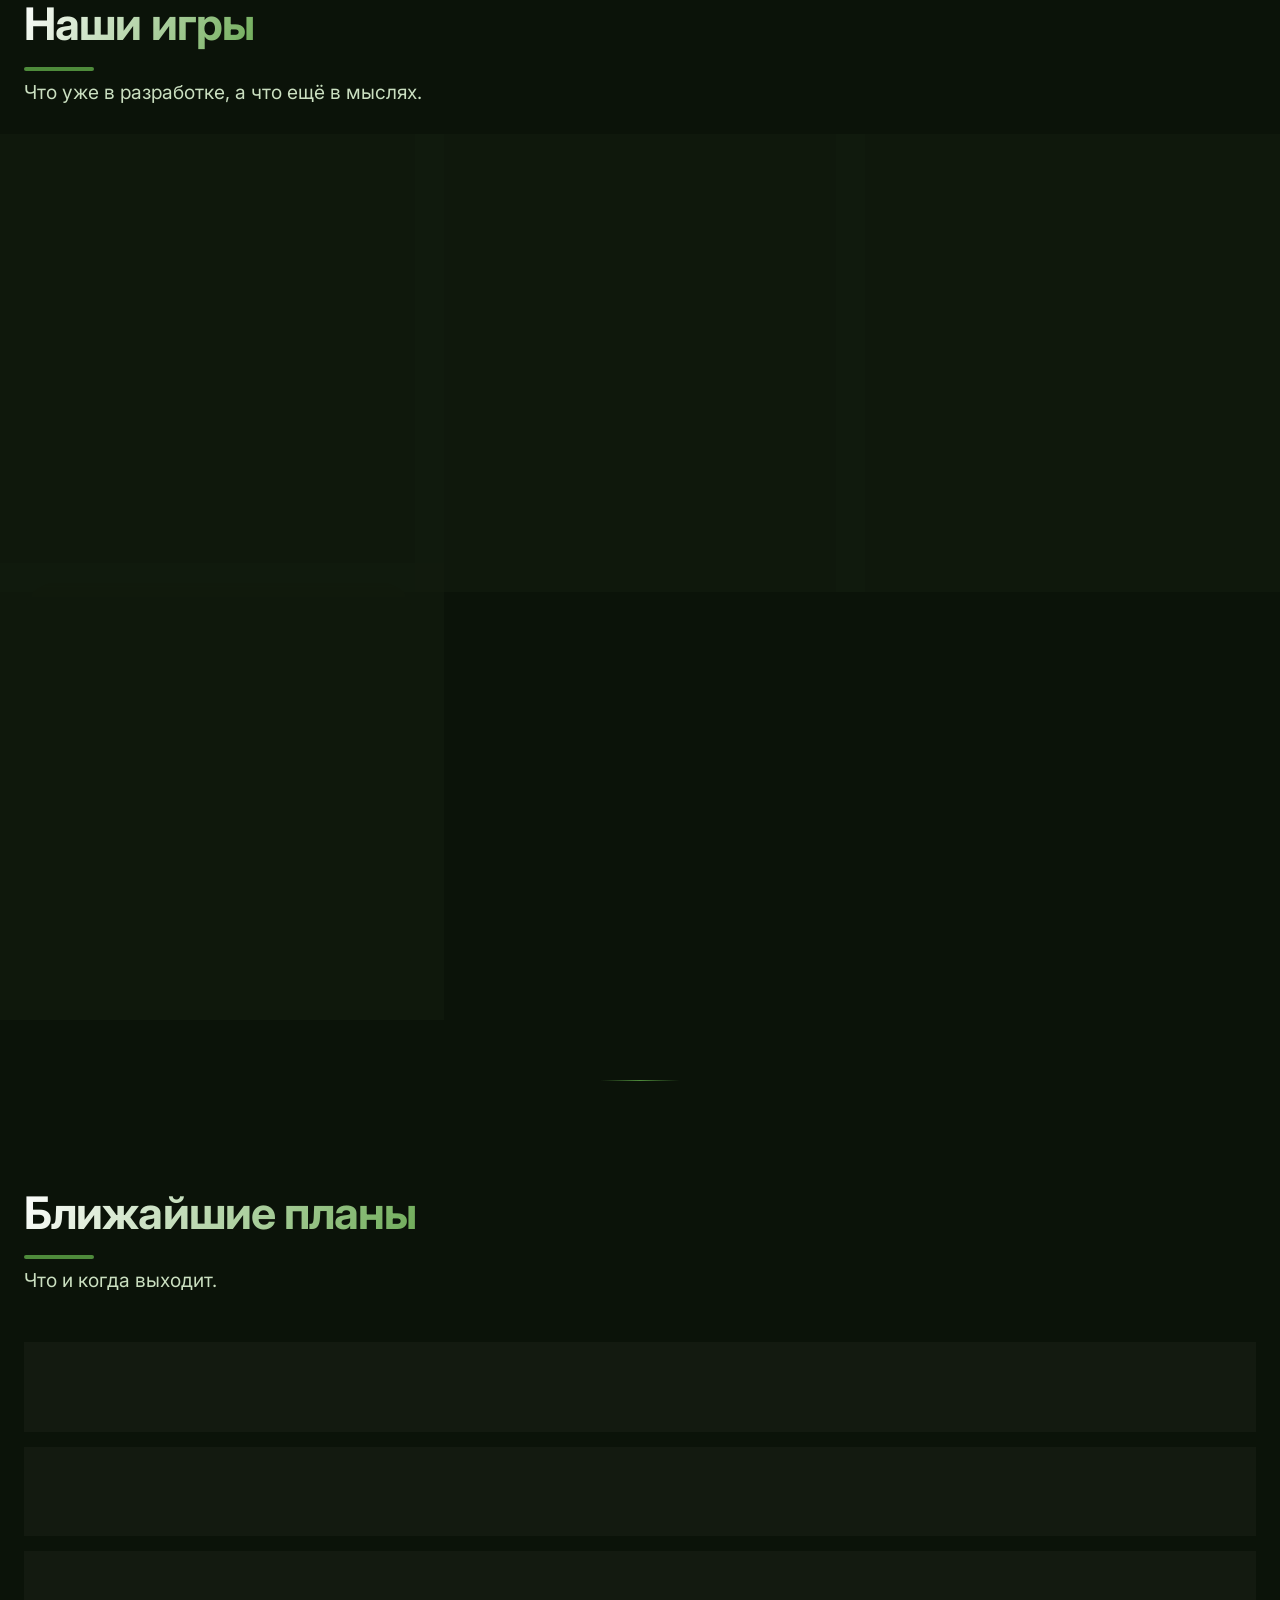
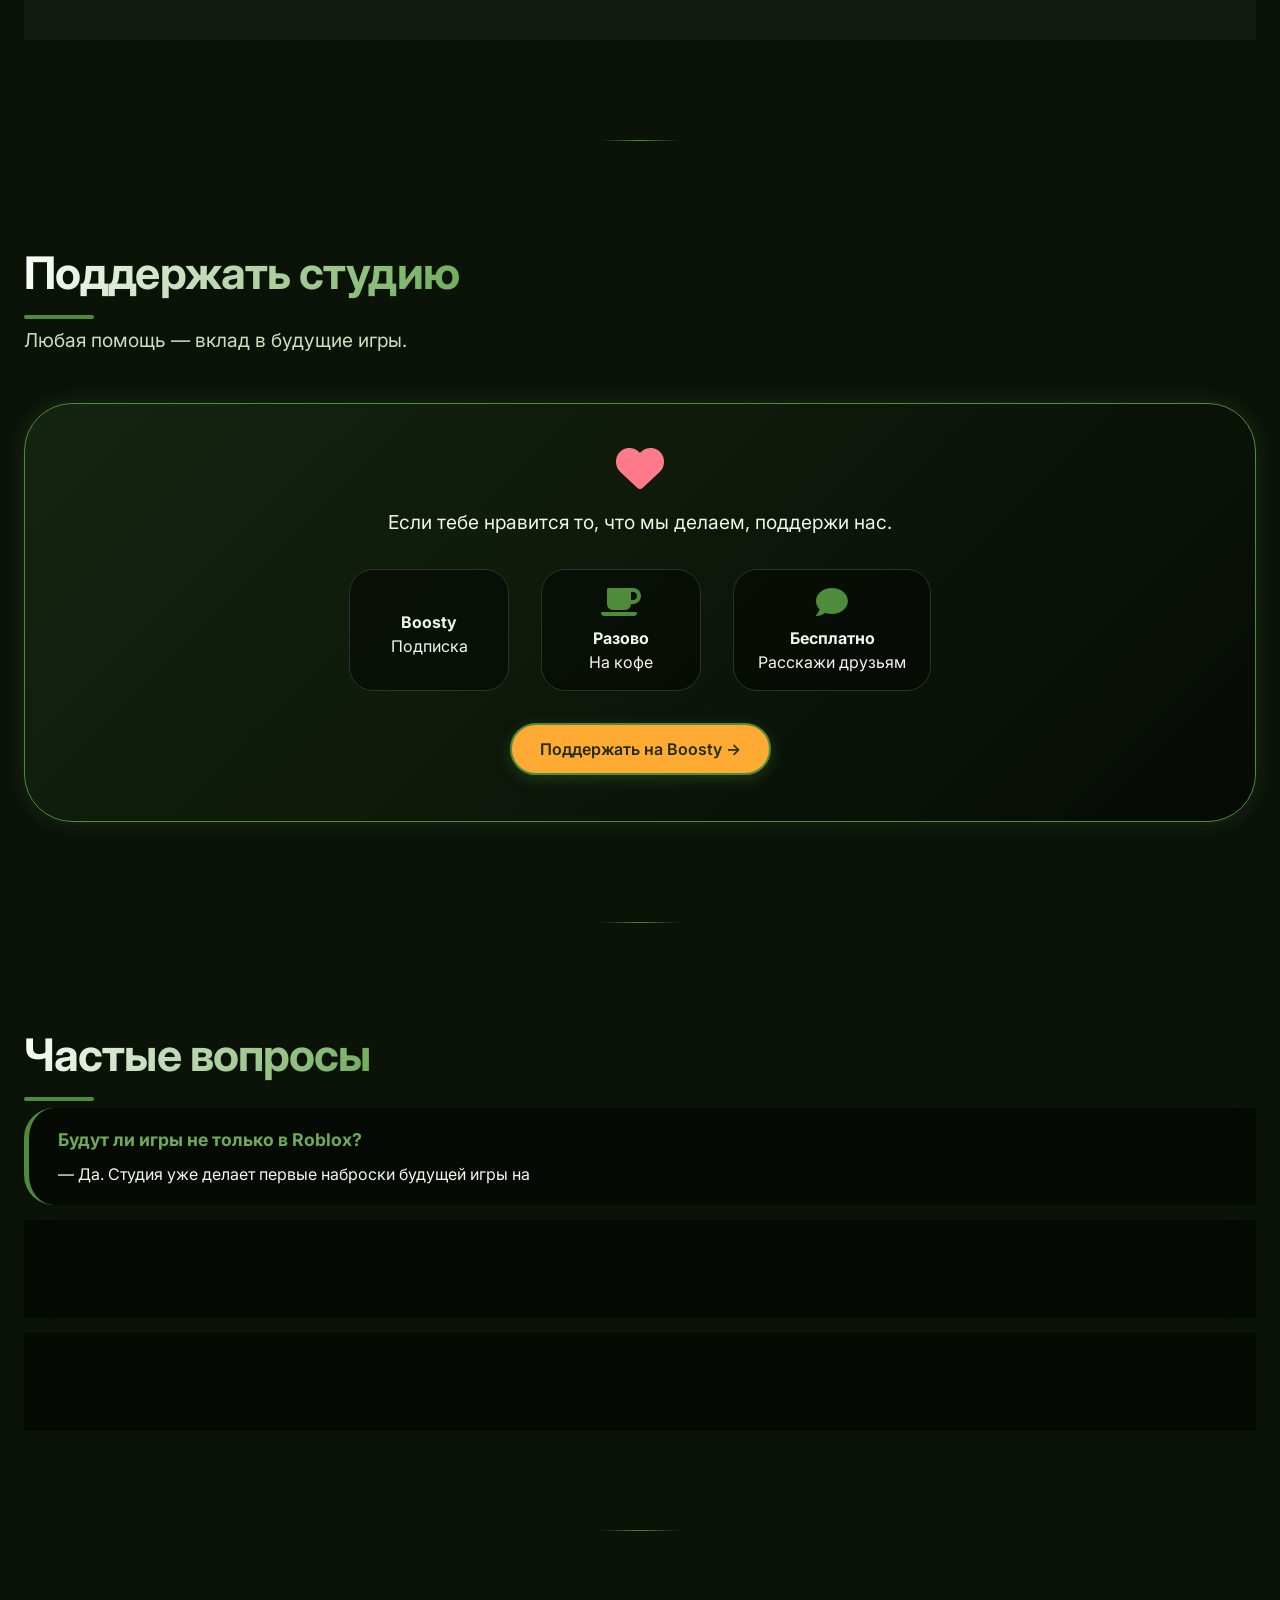
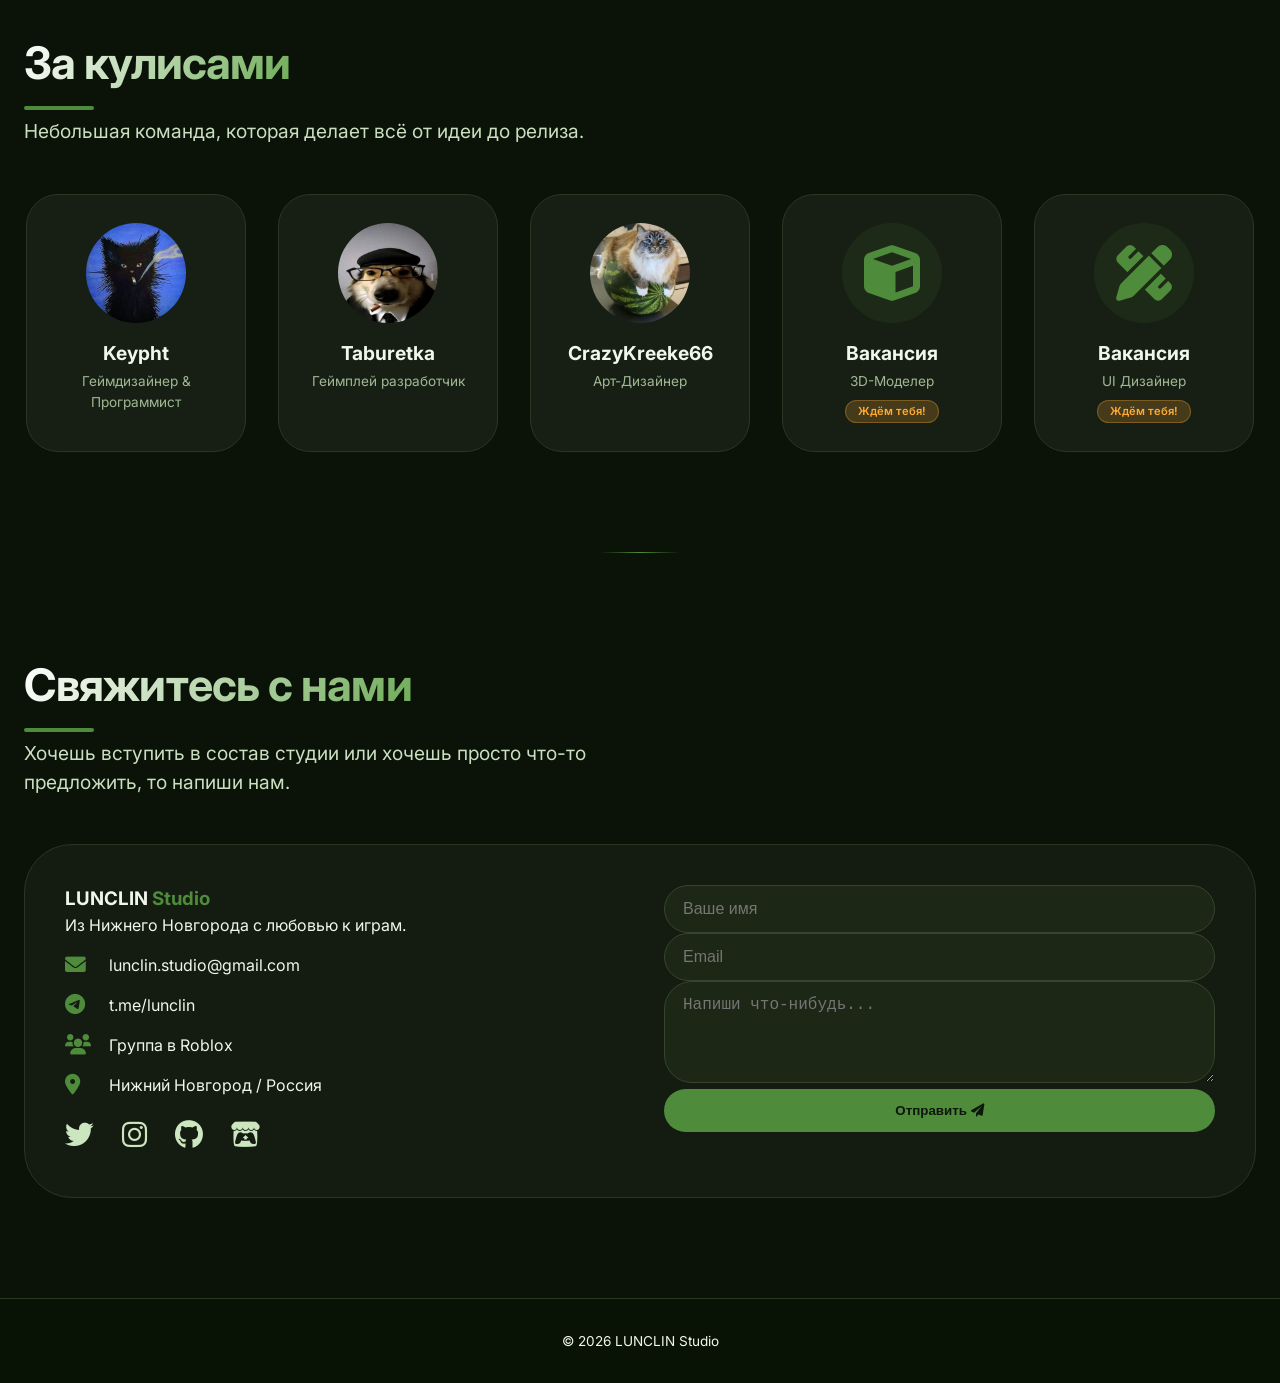
==== commit 05cfaee3: "index.html" ====
--- a/index.html
+++ b/index.html
@@ -35,7 +35,6 @@
             overflow-x: hidden;
         }
 
-        /* Живой фон: частицы */
         .floating-bg {
             position: fixed;
             top: 0;
@@ -46,18 +45,21 @@
             z-index: -1;
             overflow: hidden;
         }
+
         .particle {
             position: absolute;
             background: rgba(78, 139, 59, 0.25);
             border-radius: 50%;
             animation: floatParticle linear infinite;
         }
+
         @keyframes floatParticle {
             0% { transform: translateY(100vh) rotate(0deg); opacity: 0; }
             10% { opacity: 0.5; }
             90% { opacity: 0.4; }
             100% { transform: translateY(-20vh) rotate(360deg); opacity: 0; }
         }
+
         body::before {
             content: '';
             position: fixed;
@@ -68,7 +70,7 @@
             background: radial-gradient(circle at 30% 40%, #142010, #030603);
             z-index: -2;
         }
-        /* Декоративные плавающие круги */
+
         .deco-circle {
             position: fixed;
             border-radius: 50%;
@@ -78,6 +80,7 @@
             opacity: 0.3;
             pointer-events: none;
         }
+
         .deco-1 { width: 300px; height: 300px; top: 10%; left: -100px; }
         .deco-2 { width: 400px; height: 400px; bottom: 0; right: -150px; }
 
@@ -93,7 +96,6 @@
             z-index: 2;
         }
 
-        /* Декоративная линия перед каждой секцией */
         section::before {
             content: '';
             position: absolute;
@@ -117,6 +119,7 @@
             color: transparent;
             letter-spacing: -0.02em;
         }
+
         h2::after {
             content: '';
             position: absolute;
@@ -128,6 +131,7 @@
             border-radius: 4px;
             transition: width 0.3s ease;
         }
+
         h2:hover::after {
             width: 120px;
         }
@@ -139,7 +143,6 @@
             max-width: 650px;
         }
 
-        /* Кнопки */
         .btn {
             display: inline-block;
             padding: 12px 28px;
@@ -152,6 +155,7 @@
             overflow: hidden;
             z-index: 1;
         }
+
         .btn::before {
             content: '';
             position: absolute;
@@ -163,27 +167,31 @@
             transition: left 0.4s ease;
             z-index: -1;
         }
+
         .btn:hover::before { left: 0; }
+
         .btn-primary {
             background: var(--primary);
             border: 2px solid var(--primary);
             color: #0f1a0c;
             box-shadow: 0 4px 15px rgba(78,139,59,0.3);
         }
+
         .btn-primary:hover {
             background: var(--primary-dark);
             transform: translateY(-4px);
         }
+
         .btn-outline {
             border: 2px solid var(--primary);
             color: var(--text-light);
         }
+
         .btn-outline:hover {
             background: rgba(78, 139, 59, 0.15);
             transform: translateY(-3px);
         }
 
-        /* Шапка */
         header {
             position: sticky;
             top: 0;
@@ -193,40 +201,64 @@
             padding: 18px 0;
             z-index: 100;
         }
+
         .navbar {
             display: flex;
             justify-content: space-between;
             align-items: center;
             flex-wrap: wrap;
-        }
+            gap: 16px;
+        }
+
         .logo-wrapper {
             display: flex;
             align-items: center;
             gap: 12px;
-        }
-        .logo-icon {
-            font-size: 2rem;
-            color: var(--primary);
-        }
+            flex-shrink: 0;
+        }
+
+        .logo-image {
+            height: 40px;
+            width: auto;
+            display: block;
+            transition: transform 0.3s ease;
+            object-fit: contain;
+        }
+
+        .logo-image:hover {
+            transform: scale(1.05);
+        }
+
         .logo {
             font-size: 1.9rem;
             font-weight: 800;
             letter-spacing: -1px;
         }
+
         .logo span {
             color: var(--primary);
             text-shadow: 0 0 5px var(--primary-glow);
         }
+
+        .logo-icon {
+            font-size: 2rem;
+            color: var(--primary);
+        }
+
         .nav-links {
             display: flex;
             gap: 2.5rem;
-        }
+            flex-wrap: wrap;
+        }
+
         .nav-links a {
             text-decoration: none;
             color: var(--text-light);
             font-weight: 500;
             position: relative;
-        }
+            transition: color 0.3s ease;
+        }
+
         .nav-links a::after {
             content: '';
             position: absolute;
@@ -235,47 +267,58 @@
             width: 0;
             height: 2px;
             background: var(--primary);
-            transition: width 0.25s;
-        }
-        .nav-links a:hover::after { width: 100%; }
-
-        /* Герой */
+            transition: width 0.25s ease;
+        }
+
+        .nav-links a:hover::after {
+            width: 100%;
+        }
+
+        .nav-links a:hover {
+            color: var(--primary-light);
+        }
+
         .hero {
             min-height: 85vh;
             display: flex;
             align-items: center;
         }
+
         .hero-content {
             max-width: 680px;
             animation: fadeInUp 1s ease-out;
         }
+
         .hero h1 {
             font-size: 4rem;
             line-height: 1.2;
             margin-bottom: 1.2rem;
             font-weight: 800;
         }
+
         .hero .accent {
             color: var(--primary);
             text-shadow: 0 0 10px var(--primary-glow);
         }
+
         .hero p {
             font-size: 1.2rem;
             margin-bottom: 2.5rem;
             color: #cde5c2;
         }
+
         @keyframes fadeInUp {
-            from { opacity: 0; transform: translateY(30px);}
-            to { opacity: 1; transform: translateY(0);}
-        }
-
-        /* Карточки */
+            from { opacity: 0; transform: translateY(30px); }
+            to { opacity: 1; transform: translateY(0); }
+        }
+
         .features-grid {
             display: grid;
             grid-template-columns: repeat(auto-fit, minmax(260px, 1fr));
             gap: 2rem;
             margin-top: 2rem;
         }
+
         .feature-card {
             background: rgba(23, 31, 20, 0.7);
             backdrop-filter: blur(2px);
@@ -284,11 +327,13 @@
             border: 1px solid var(--border-color);
             transition: all 0.4s var(--transition-smooth);
         }
+
         .feature-card:hover {
             transform: translateY(-10px);
             border-color: var(--primary);
             box-shadow: 0 20px 35px -12px rgba(0,0,0,0.6);
         }
+
         .feature-icon {
             font-size: 2.8rem;
             color: var(--primary);
@@ -296,317 +341,199 @@
             display: inline-block;
         }
 
-        /* Проекты */
-      /* ========== 8. ПРОЕКТЫ (улучшенные карточки) ========== */
-.projects-grid {
-    display: grid;
-    grid-template-columns: repeat(auto-fit, minmax(300px, 1fr));
-    gap: 2rem;
-}
-
-.project-item {
-    background: rgba(18, 27, 14, 0.75);
-    backdrop-filter: blur(4px);
-    border-radius: 32px;
-    overflow: hidden;
-    border: 1px solid rgba(78, 139, 59, 0.3);
-    transition: all 0.4s cubic-bezier(0.2, 0.9, 0.4, 1.1);
-    position: relative;
-    box-shadow: 0 10px 25px -8px rgba(0, 0, 0, 0.5);
-}
-
-/* Верхняя светящаяся полоска */
-.project-item::before {
-    content: '';
-    position: absolute;
-    top: 0;
-    left: 0;
-    right: 0;
-    height: 3px;
-    background: linear-gradient(90deg, var(--primary), var(--primary-light), transparent);
-    transform: scaleX(0);
-    transform-origin: left;
-    transition: transform 0.5s ease;
-    z-index: 2;
-}
-
-.project-item:hover::before {
-    transform: scaleX(1);
-}
-
-.project-item:hover {
-    transform: translateY(-12px);
-    border-color: var(--primary);
-    box-shadow: 0 25px 40px -12px rgba(0, 0, 0, 0.7), 0 0 0 1px rgba(78, 139, 59, 0.3);
-}
-
-/* Картинка */
-.project-img {
-    height: 220px;
-    background: linear-gradient(135deg, #1f2e1a, #0e170c);
-    display: flex;
-    align-items: center;
-    justify-content: center;
-    position: relative;
-    overflow: hidden;
-}
-
-.project-img a {
-    display: flex;
-    align-items: center;
-    justify-content: center;
-    width: 100%;
-    height: 100%;
-    transition: 0.4s;
-}
-
-.project-img img {
-    max-width: 85%;
-    max-height: 85%;
-    object-fit: contain;
-    border-radius: 18px;
-    transition: transform 0.4s ease, filter 0.3s ease;
-    box-shadow: 0 8px 20px rgba(0, 0, 0, 0.4);
-}
-
-.project-item:hover .project-img img {
-    transform: scale(1.04);
-    filter: brightness(1.05) contrast(1.02);
-}
-
-/* Иконка ссылки поверх картинки (появляется при ховере) */
-.project-img a::after {
-    content: '\f0c1';  /* иконка ссылки */
-    font-family: 'Font Awesome 6 Free';
-    font-weight: 900;
-    position: absolute;
-    top: 50%;
-    left: 50%;
-    transform: translate(-50%, -50%) scale(0.7);
-    color: white;
-    background: rgba(0, 0, 0, 0.65);
-    width: 48px;
-    height: 48px;
-    border-radius: 50%;
-    display: flex;
-    align-items: center;
-    justify-content: center;
-    font-size: 1.4rem;
-    opacity: 0;
-    transition: all 0.3s ease;
-    backdrop-filter: blur(4px);
-    pointer-events: none;
-    box-shadow: 0 2px 8px rgba(0,0,0,0.3);
-}
-
-.project-item:hover .project-img a::after {
-    opacity: 1;
-    transform: translate(-50%, -50%) scale(1);
-}
-
-/* Текстовая часть */
-/* ===== ПРОЕКТЫ ===== */
-.projects-grid {
-    display: grid;
-    grid-template-columns: repeat(auto-fit, minmax(300px, 1fr));
-    gap: 2rem;
-}
-
-.project-item {
-    background: rgba(18, 27, 14, 0.75);
-    backdrop-filter: blur(4px);
-    border-radius: 32px;
-    overflow: hidden;
-    border: 1px solid rgba(78, 139, 59, 0.3);
-    transition: all 0.4s cubic-bezier(0.2, 0.9, 0.4, 1.1);
-    position: relative;
-    box-shadow: 0 10px 25px -8px rgba(0, 0, 0, 0.5);
-    display: flex;
-    flex-direction: column;
-    height: 100%;
-}
-
-/* Верхняя светящаяся полоска */
-.project-item::before {
-    content: '';
-    position: absolute;
-    top: 0;
-    left: 0;
-    right: 0;
-    height: 3px;
-    background: linear-gradient(90deg, var(--primary), var(--primary-light), transparent);
-    transform: scaleX(0);
-    transform-origin: left;
-    transition: transform 0.5s ease;
-    z-index: 2;
-}
-
-.project-item:hover::before {
-    transform: scaleX(1);
-}
-
-.project-item:hover {
-    transform: translateY(-12px);
-    border-color: var(--primary);
-    box-shadow: 0 25px 40px -12px rgba(0, 0, 0, 0.7), 0 0 0 1px rgba(78, 139, 59, 0.3);
-}
-
-/* ===== КАРТИНКА ===== */
-.project-img {
-    height: 220px;
-    background: linear-gradient(135deg, #1f2e1a, #0e170c);
-    display: flex;
-    align-items: center;
-    justify-content: center;
-    position: relative;
-    overflow: hidden;
-    flex-shrink: 0;
-}
-
-.project-img img {
-    max-width: 85%;
-    max-height: 85%;
-    object-fit: contain;
-    border-radius: 18px;
-    transition: transform 0.4s ease, filter 0.3s ease;
-    box-shadow: 0 8px 20px rgba(0, 0, 0, 0.4);
-}
-
-.project-item:hover .project-img img {
-    transform: scale(1.04);
-    filter: brightness(1.05) contrast(1.02);
-}
-
-.placeholder-icon {
-    font-size: 4rem;
-    color: rgba(78, 139, 59, 0.3);
-    transition: all 0.4s ease;
-}
-
-.project-item:hover .placeholder-icon {
-    transform: scale(1.2);
-    color: rgba(78, 139, 59, 0.6);
-}
-
-/* ===== ОВЕРЛЕЙ С ИКОНКОЙ ===== */
-.project-link-overlay {
-    position: absolute;
-    top: 0;
-    left: 0;
-    width: 100%;
-    height: 100%;
-    display: flex;
-    align-items: center;
-    justify-content: center;
-    opacity: 0;
-    transition: opacity 0.3s ease;
-    background: rgba(0, 0, 0, 0.3);
-    backdrop-filter: blur(2px);
-    cursor: pointer;
-}
-
-.project-item:hover .project-link-overlay {
-    opacity: 1;
-}
-
-.project-link-overlay i {
-    font-size: 2.5rem;
-    color: white;
-    background: rgba(0, 0, 0, 0.6);
-    padding: 16px;
-    border-radius: 50%;
-    transition: transform 0.3s ease;
-}
-
-.project-item:hover .project-link-overlay i {
-    transform: scale(1.1);
-}
-
-/* ===== ИНФОРМАЦИЯ ===== */
-.project-info {
-    padding: 1.6rem;
-    background: linear-gradient(to top, rgba(0, 0, 0, 0.3), transparent);
-    display: flex;
-    flex-direction: column;
-    flex: 1;
-}
-
-/* ===== ТЕГИ (бейджи) - ГЛАВНЫЙ ФИКС ===== */
-.project-tags {
-    display: flex;
-    flex-wrap: wrap;
-    gap: 0.5rem;
-    margin-bottom: 0.8rem;
-    align-items: center;
-}
-
-.project-badge {
-    display: inline-flex;
-    align-items: center;
-    padding: 3px 12px;
-    border-radius: 40px;
-    font-size: 0.65rem;
-    font-weight: 600;
-    letter-spacing: 0.3px;
-    text-transform: uppercase;
-    white-space: nowrap;
-    transition: all 0.2s ease;
-    height: 24px;
-    line-height: 1;
-}
-
-/* Статус: Концепт / В разработке */
-.project-badge.status {
-    background: rgba(78, 139, 59, 0.2);
-    color: var(--primary-light);
-    border: 1px solid rgba(78, 139, 59, 0.3);
-}
-
-/* Платформа: Roblox */
-.project-badge.platform {
-    background: rgba(255, 255, 255, 0.06);
-    color: #a0b895;
-    border: 1px solid rgba(255, 255, 255, 0.08);
-}
-
-.project-item:hover .project-badge.status {
-    background: rgba(78, 139, 59, 0.4);
-    border-color: var(--primary);
-    color: #e0f5d8;
-}
-
-.project-item:hover .project-badge.platform {
-    background: rgba(255, 255, 255, 0.12);
-    border-color: rgba(255, 255, 255, 0.2);
-    color: #d4ecd0;
-}
-
-/* ===== ТЕКСТ ===== */
-.project-info h3 {
-    font-size: 1.5rem;
-    margin-bottom: 0.4rem;
-    font-weight: 700;
-    letter-spacing: -0.3px;
-    background: linear-gradient(135deg, #fff, #d4ecd0);
-    background-clip: text;
-    -webkit-background-clip: text;
-    color: transparent;
-}
-
-.project-info p {
-    color: #cde5c2;
-    line-height: 1.5;
-    font-size: 0.92rem;
-    margin: 0;
-    flex: 1;
-}
-
-        /* Roadmap карточки */
+        .projects-grid {
+            display: grid;
+            grid-template-columns: repeat(auto-fit, minmax(300px, 1fr));
+            gap: 2rem;
+        }
+
+        .project-item {
+            background: rgba(18, 27, 14, 0.75);
+            backdrop-filter: blur(4px);
+            border-radius: 32px;
+            overflow: hidden;
+            border: 1px solid rgba(78, 139, 59, 0.3);
+            transition: all 0.4s cubic-bezier(0.2, 0.9, 0.4, 1.1);
+            position: relative;
+            box-shadow: 0 10px 25px -8px rgba(0, 0, 0, 0.5);
+            display: flex;
+            flex-direction: column;
+            height: 100%;
+        }
+
+        .project-item::before {
+            content: '';
+            position: absolute;
+            top: 0;
+            left: 0;
+            right: 0;
+            height: 3px;
+            background: linear-gradient(90deg, var(--primary), var(--primary-light), transparent);
+            transform: scaleX(0);
+            transform-origin: left;
+            transition: transform 0.5s ease;
+            z-index: 2;
+        }
+
+        .project-item:hover::before {
+            transform: scaleX(1);
+        }
+
+        .project-item:hover {
+            transform: translateY(-12px);
+            border-color: var(--primary);
+            box-shadow: 0 25px 40px -12px rgba(0, 0, 0, 0.7), 0 0 0 1px rgba(78, 139, 59, 0.3);
+        }
+
+        .project-img {
+            height: 220px;
+            background: linear-gradient(135deg, #1f2e1a, #0e170c);
+            display: flex;
+            align-items: center;
+            justify-content: center;
+            position: relative;
+            overflow: hidden;
+            flex-shrink: 0;
+        }
+
+        .project-img img {
+            max-width: 85%;
+            max-height: 85%;
+            object-fit: contain;
+            border-radius: 18px;
+            transition: transform 0.4s ease, filter 0.3s ease;
+            box-shadow: 0 8px 20px rgba(0, 0, 0, 0.4);
+        }
+
+        .project-item:hover .project-img img {
+            transform: scale(1.04);
+            filter: brightness(1.05) contrast(1.02);
+        }
+
+        .placeholder-icon {
+            font-size: 4rem;
+            color: rgba(78, 139, 59, 0.3);
+            transition: all 0.4s ease;
+        }
+
+        .project-item:hover .placeholder-icon {
+            transform: scale(1.2);
+            color: rgba(78, 139, 59, 0.6);
+        }
+
+        .project-link-overlay {
+            position: absolute;
+            top: 0;
+            left: 0;
+            width: 100%;
+            height: 100%;
+            display: flex;
+            align-items: center;
+            justify-content: center;
+            opacity: 0;
+            transition: opacity 0.3s ease;
+            background: rgba(0, 0, 0, 0.3);
+            backdrop-filter: blur(2px);
+            cursor: pointer;
+        }
+
+        .project-item:hover .project-link-overlay {
+            opacity: 1;
+        }
+
+        .project-link-overlay i {
+            font-size: 2.5rem;
+            color: white;
+            background: rgba(0, 0, 0, 0.6);
+            padding: 16px;
+            border-radius: 50%;
+            transition: transform 0.3s ease;
+        }
+
+        .project-item:hover .project-link-overlay i {
+            transform: scale(1.1);
+        }
+
+        .project-info {
+            padding: 1.6rem;
+            background: linear-gradient(to top, rgba(0, 0, 0, 0.3), transparent);
+            display: flex;
+            flex-direction: column;
+            flex: 1;
+        }
+
+        .project-tags {
+            display: flex;
+            flex-wrap: wrap;
+            gap: 0.5rem;
+            margin-bottom: 0.8rem;
+            align-items: center;
+        }
+
+        .project-badge {
+            display: inline-flex;
+            align-items: center;
+            padding: 3px 12px;
+            border-radius: 40px;
+            font-size: 0.65rem;
+            font-weight: 600;
+            letter-spacing: 0.3px;
+            text-transform: uppercase;
+            white-space: nowrap;
+            transition: all 0.2s ease;
+            height: 24px;
+            line-height: 1;
+        }
+
+        .project-badge.status {
+            background: rgba(78, 139, 59, 0.2);
+            color: var(--primary-light);
+            border: 1px solid rgba(78, 139, 59, 0.3);
+        }
+
+        .project-badge.platform {
+            background: rgba(255, 255, 255, 0.06);
+            color: #a0b895;
+            border: 1px solid rgba(255, 255, 255, 0.08);
+        }
+
+        .project-item:hover .project-badge.status {
+            background: rgba(78, 139, 59, 0.4);
+            border-color: var(--primary);
+            color: #e0f5d8;
+        }
+
+        .project-item:hover .project-badge.platform {
+            background: rgba(255, 255, 255, 0.12);
+            border-color: rgba(255, 255, 255, 0.2);
+            color: #d4ecd0;
+        }
+
+        .project-info h3 {
+            font-size: 1.5rem;
+            margin-bottom: 0.4rem;
+            font-weight: 700;
+            letter-spacing: -0.3px;
+            background: linear-gradient(135deg, #fff, #d4ecd0);
+            background-clip: text;
+            -webkit-background-clip: text;
+            color: transparent;
+        }
+
+        .project-info p {
+            color: #cde5c2;
+            line-height: 1.5;
+            font-size: 0.92rem;
+            margin: 0;
+            flex: 1;
+        }
+
         .roadmap-cards {
             display: flex;
             flex-direction: column;
             gap: 1rem;
         }
+
         .roadmap-card {
             background: rgba(23, 31, 20, 0.7);
             backdrop-filter: blur(2px);
@@ -619,29 +546,32 @@
             transition: all 0.3s;
             border: 1px solid var(--border-color);
         }
+
         .roadmap-card:hover {
             transform: translateX(8px);
             border-color: var(--primary);
             background: rgba(30, 40, 24, 0.8);
         }
+
         .roadmap-icon {
             font-size: 2rem;
             color: var(--primary);
             width: 50px;
             text-align: center;
         }
+
         .roadmap-date {
             min-width: 130px;
             font-weight: 700;
             color: var(--primary-light);
             font-size: 1.1rem;
         }
+
         .roadmap-text {
             flex: 1;
             color: #cde5c2;
         }
 
-        /* Раздел поддержки — улучшенный и ярче */
         .support-card {
             background: linear-gradient(135deg, rgba(78, 139, 59, 0.15), rgba(0,0,0,0.4));
             border-radius: 48px;
@@ -651,10 +581,12 @@
             box-shadow: 0 0 20px rgba(78,139,59,0.2);
             transition: 0.3s;
         }
+
         .support-card:hover {
             transform: scale(1.01);
             box-shadow: 0 0 30px rgba(78,139,59,0.4);
         }
+
         .support-options {
             display: flex;
             justify-content: center;
@@ -662,6 +594,7 @@
             flex-wrap: wrap;
             margin: 2rem 0;
         }
+
         .support-option {
             background: rgba(0,0,0,0.4);
             border-radius: 1.5rem;
@@ -669,6 +602,7 @@
             min-width: 160px;
             border: 1px solid var(--border-color);
         }
+
         .support-option i {
             font-size: 2rem;
             color: var(--primary);
@@ -676,13 +610,13 @@
             display: inline-block;
         }
 
-        /* FAQ */
         .faq-grid {
             display: grid;
             gap: 1rem;
             max-width: 1300px;
             margin: 0 auto;
         }
+
         .faq-item {
             background: rgba(0,0,0,0.45);
             backdrop-filter: blur(6px);
@@ -690,98 +624,95 @@
             padding: 1.2rem 1.8rem;
             border-left: 5px solid var(--primary);
         }
-        .faq-question { font-weight: 700; color: var(--primary-light); margin-bottom: 0.5rem; font-size: 1.1rem; }
-
-       /* ===== КОМАНДА ===== */
-.team-grid {
-    display: flex;
-    flex-wrap: wrap;
-    gap: 2rem;
-    justify-content: center;
-}
-
-.team-card {
-    background: var(--card-bg);
-    border-radius: 32px;
-    padding: 1.8rem;
-    text-align: center;
-    width: 220px;
-    border: 1px solid var(--border-color);
-    transition: all 0.3s ease;
-}
-
-.team-card:hover {
-    transform: translateY(-8px);
-    border-color: var(--primary);
-    box-shadow: 0 15px 30px -10px rgba(0, 0, 0, 0.5);
-}
-
-/* ===== АВАТАРКА (общий контейнер) ===== */
-.team-avatar {
-    width: 100px;
-    height: 100px;
-    margin: 0 auto 1rem;
-    border-radius: 50%;
-    overflow: hidden;
-    background: #1e2a18;
-    display: flex;
-    align-items: center;
-    justify-content: center;
-    transition: all 0.3s ease;
-    flex-shrink: 0;
-}
-
-/* Стиль для иконок (если используются) */
-.team-avatar i {
-    font-size: 3.5rem;
-    color: var(--primary);
-}
-
-/* Стиль для фото */
-.team-avatar img {
-    width: 100%;
-    height: 100%;
-    object-fit: cover;
-    transition: transform 0.4s ease;
-    display: block;
-}
-
-/* При наведении на карточку — аватарка увеличивается */
-.team-card:hover .team-avatar {
-    transform: scale(1.05);
-    box-shadow: 0 0 20px rgba(78, 139, 59, 0.2);
-}
-
-.team-card:hover .team-avatar img {
-    transform: scale(1.1);
-}
-
-/* Имя */
-.team-card h4 {
-    font-size: 1.2rem;
-    margin-bottom: 0.2rem;
-}
-
-/* Должность */
-.team-card p {
-    color: #a0b895;
-    font-size: 0.85rem;
-}
-
-/* Бейдж для вакансий */
-.team-card .vacancy-badge {
-    display: inline-block;
-    background: rgba(255, 170, 51, 0.2);
-    color: #ffaa33;
-    padding: 2px 12px;
-    border-radius: 20px;
-    font-size: 0.7rem;
-    font-weight: 600;
-    margin-top: 0.5rem;
-    border: 1px solid rgba(255, 170, 51, 0.3);
-}
-
-        /* Контакты */
+
+        .faq-question {
+            font-weight: 700;
+            color: var(--primary-light);
+            margin-bottom: 0.5rem;
+            font-size: 1.1rem;
+        }
+
+        .team-grid {
+            display: flex;
+            flex-wrap: wrap;
+            gap: 2rem;
+            justify-content: center;
+        }
+
+        .team-card {
+            background: var(--card-bg);
+            border-radius: 32px;
+            padding: 1.8rem;
+            text-align: center;
+            width: 220px;
+            border: 1px solid var(--border-color);
+            transition: all 0.3s ease;
+        }
+
+        .team-card:hover {
+            transform: translateY(-8px);
+            border-color: var(--primary);
+            box-shadow: 0 15px 30px -10px rgba(0, 0, 0, 0.5);
+        }
+
+        .team-avatar {
+            width: 100px;
+            height: 100px;
+            margin: 0 auto 1rem;
+            border-radius: 50%;
+            overflow: hidden;
+            background: #1e2a18;
+            display: flex;
+            align-items: center;
+            justify-content: center;
+            transition: all 0.3s ease;
+            flex-shrink: 0;
+        }
+
+        .team-avatar i {
+            font-size: 3.5rem;
+            color: var(--primary);
+        }
+
+        .team-avatar img {
+            width: 100%;
+            height: 100%;
+            object-fit: cover;
+            transition: transform 0.4s ease;
+            display: block;
+        }
+
+        .team-card:hover .team-avatar {
+            transform: scale(1.05);
+            box-shadow: 0 0 20px rgba(78, 139, 59, 0.2);
+        }
+
+        .team-card:hover .team-avatar img {
+            transform: scale(1.1);
+        }
+
+        .team-card h4 {
+            font-size: 1.2rem;
+            margin-bottom: 0.2rem;
+        }
+
+        .team-card p {
+            color: #a0b895;
+            font-size: 0.85rem;
+        }
+
+        .team-card .vacancy-badge {
+            display: inline-block;
+            background: rgba(255, 170, 51, 0.2);
+            color: #ffaa33;
+            padding: 2px 12px;
+            border-radius: 20px;
+            font-size: 0.7rem;
+            font-weight: 600;
+            margin-top: 0.5rem;
+            border: 1px solid rgba(255, 170, 51, 0.3);
+        }
+
         .contact-flex {
             display: flex;
             flex-wrap: wrap;
@@ -792,24 +723,29 @@
             padding: 2.5rem;
             border: 1px solid var(--border-color);
         }
+
         .contact-info {
             flex: 1;
         }
+
         .contact-form {
             flex: 1;
             min-width: 260px;
         }
+
         .contact-details p {
             margin: 1rem 0;
             display: flex;
             align-items: center;
             gap: 12px;
         }
+
         .contact-details i {
             width: 32px;
             color: var(--primary);
             font-size: 1.3rem;
         }
+
         .social-links a {
             color: #cce6c0;
             font-size: 1.8rem;
@@ -817,10 +753,12 @@
             display: inline-block;
             transition: 0.2s;
         }
+
         .social-links a:hover {
             color: var(--primary);
             transform: translateY(-4px);
         }
+
         input, textarea {
             width: 100%;
             background: #1c2716;
@@ -831,11 +769,13 @@
             font-size: 1rem;
             transition: 0.2s;
         }
+
         input:focus, textarea:focus {
             border-color: var(--primary);
             outline: none;
             box-shadow: 0 0 0 3px rgba(78,139,59,0.2);
         }
+
         button[type="submit"] {
             background: var(--primary);
             border: none;
@@ -847,6 +787,7 @@
             cursor: pointer;
             transition: 0.3s;
         }
+
         button[type="submit"]:hover {
             background: var(--primary-dark);
             color: white;
@@ -858,6 +799,7 @@
             transform: translateY(40px);
             transition: opacity 0.8s var(--transition-smooth), transform 0.8s var(--transition-smooth);
         }
+
         .fade-up.visible {
             opacity: 1;
             transform: translateY(0);
@@ -871,8 +813,38 @@
             font-size: 0.85rem;
         }
 
+        ::-webkit-scrollbar {
+            width: 8px;
+            height: 8px;
+        }
+
+        ::-webkit-scrollbar-track {
+            background: #0a1a05;
+            border-radius: 10px;
+        }
+
+        ::-webkit-scrollbar-thumb {
+            background: linear-gradient(135deg, var(--primary), var(--primary-light));
+            border-radius: 10px;
+            transition: all 0.2s ease;
+        }
+
+        ::-webkit-scrollbar-thumb:hover {
+            background: linear-gradient(135deg, var(--primary-light), var(--primary));
+        }
+
+        * {
+            scrollbar-width: thin;
+            scrollbar-color: var(--primary) #0a1a05;
+        }
+
         @media (max-width: 780px) {
-            .navbar { flex-direction: column; gap: 16px; }
+            header { padding: 12px 0; }
+            .navbar { flex-direction: column; align-items: center; gap: 12px; }
+            .logo-image { height: 32px; }
+            .logo { font-size: 1.5rem; }
+            .nav-links { gap: 1.2rem; justify-content: center; }
+            .nav-links a { font-size: 0.9rem; }
             .hero h1 { font-size: 2.5rem; }
             section { padding: 60px 0; }
             h2 { font-size: 2rem; }
@@ -882,57 +854,12 @@
             .support-options { flex-direction: column; align-items: center; }
         }
 
-        /* ===== ФИКС ДЛЯ КАРТОЧЕК ===== */
-.project-item {
-    display: flex;
-    flex-direction: column;
-}
-
-.project-img {
-    flex-shrink: 0;
-}
-
-.project-info {
-    flex: 1;
-    display: flex;
-    flex-direction: column;
-}
-
-.project-info p {
-    flex: 1;
-}
-
-.project-link-overlay {
-    cursor: pointer;
-}
-
-        /* ========== ЦВЕТНОЙ СКРОЛЛ ========== */
-::-webkit-scrollbar {
-    width: 8px;
-    height: 8px;
-}
-
-::-webkit-scrollbar-track {
-    background: #0a1a05;
-    border-radius: 10px;
-}
-
-::-webkit-scrollbar-thumb {
-    background: linear-gradient(135deg, var(--primary), var(--primary-light));
-    border-radius: 10px;
-    transition: all 0.2s ease;
-}
-
-::-webkit-scrollbar-thumb:hover {
-    background: linear-gradient(135deg, var(--primary-light), var(--primary));
-    transform: scale(1.02);
-}
-
-/* Для Firefox (поддержка) */
-* {
-    scrollbar-width: thin;
-    scrollbar-color: var(--primary) #0a1a05;
-}
+        @media (max-width: 480px) {
+            .logo-image { height: 28px; }
+            .logo { font-size: 1.2rem; }
+            .nav-links { gap: 0.8rem; }
+            .nav-links a { font-size: 0.8rem; }
+        }
     </style>
 </head>
 <body>
@@ -944,7 +871,7 @@
 <header>
     <div class="container navbar">
         <div class="logo-wrapper">
-            <div class="logo-icon"><i class="fas fa-dragon"></i></div>
+            <img src="L.png" alt="LUNCLIN Studio" class="logo-image">
             <div class="logo">LUN<span>CLIN</span></div>
         </div>
         <div class="nav-links">
@@ -998,75 +925,89 @@
         </div>
     </section>
 
-<!-- ===== ПРОЕКТЫ ===== -->
-<section id="projects">
-    <div class="container">
-        <h2>Наши игры</h2>
-        <div class="section-sub">Что уже в разработке, а что ещё в мыслях.</div>
-        <div class="projects-grid">
-            
-            <!-- Карточка 1: Frostvale RP -->
-            <div class="project-item fade-up">
-                <div class="project-img">
-                    <img src="FrostvaleRP.jpg" alt="Frostvale Role Play" onerror="this.style.display='none'; this.nextElementSibling.style.display='flex'">
-                    <div class="placeholder-icon" style="display:none;"><i class="fas fa-snowflake"></i></div>
-                    <a href="https://www.roblox.com/share?code=a63b220bb76d7d40b744446382b72591&type=ExperienceDetails&stamp=1785743805280" target="_blank" class="project-link-overlay">
-                        <i class="fas fa-external-link-alt"></i>
-                    </a>
-                </div>
-                <div class="project-info">
-                    <div class="project-tags">
-                        <span class="project-badge status">В разработке</span>
-                        <span class="project-badge platform">Roblox</span>
+    <section id="projects">
+        <div class="container">
+            <h2>Наши игры</h2>
+            <div class="section-sub">Что уже в разработке, а что ещё в мыслях.</div>
+            <div class="projects-grid">
+
+                <div class="project-item fade-up">
+                    <div class="project-img">
+                        <img src="UP.jpg" alt="UP!" onerror="this.style.display='none'; this.nextElementSibling.style.display='flex'">
+                        <div class="placeholder-icon" style="display:none;"><i class="fas fa-snowflake"></i></div>
+                        <a href="#" class="project-link-overlay" onclick="alert('Пока что, это только концепт.'); return false;">
+                            <i class="fas fa-lock"></i>
+                        </a>
                     </div>
-                    <h3>Frostvale Role Play</h3>
-                    <p>Ролевая игра с открытым миром и атмосферой 00-х.</p>
-                </div>
+                    <div class="project-info">
+                        <div class="project-tags">
+                            <span class="project-badge status">В разработке</span>
+                            <span class="project-badge platform">Unity</span>
+                        </div>
+                        <h3>UP!</h3>
+                        <p>Аркадный Only-up паркур в стиле Low-Poly.</p>
+                    </div>
+                </div>
+
+                <div class="project-item fade-up">
+                    <div class="project-img">
+                        <img src="FrostvaleRP.jpg" alt="Frostvale Role Play" onerror="this.style.display='none'; this.nextElementSibling.style.display='flex'">
+                        <div class="placeholder-icon" style="display:none;"><i class="fas fa-snowflake"></i></div>
+                        <a href="https://www.roblox.com/share?code=a63b220bb76d7d40b744446382b72591&type=ExperienceDetails&stamp=1785743805280" target="_blank" class="project-link-overlay">
+                            <i class="fas fa-external-link-alt"></i>
+                        </a>
+                    </div>
+                    <div class="project-info">
+                        <div class="project-tags">
+                            <span class="project-badge status">Приостановлен</span>
+                            <span class="project-badge platform">Roblox</span>
+                        </div>
+                        <h3>Frostvale Role Play</h3>
+                        <p>Ролевая игра с открытым миром и атмосферой 00-х.</p>
+                    </div>
+                </div>
+
+                <div class="project-item fade-up">
+                    <div class="project-img">
+                        <img src="The Church of Silence.jpg" alt="The Church of Silence" onerror="this.style.display='none'; this.nextElementSibling.style.display='flex'">
+                        <div class="placeholder-icon" style="display:none;"><i class="fas fa-church"></i></div>
+                        <a href="#" class="project-link-overlay" onclick="alert('Пока что, это только концепт.'); return false;">
+                            <i class="fas fa-lock"></i>
+                        </a>
+                    </div>
+                    <div class="project-info">
+                        <div class="project-tags">
+                            <span class="project-badge status">Концепт</span>
+                            <span class="project-badge platform">Roblox</span>
+                        </div>
+                        <h3>The Church of Silence</h3>
+                        <p>Survival horror, где вы исследуете подозрительную церковь.</p>
+                    </div>
+                </div>
+
+                <div class="project-item fade-up">
+                    <div class="project-img">
+                        <img src="Recognize The Traitor.jpg" alt="Recognize The Traitor" onerror="this.style.display='none'; this.nextElementSibling.style.display='flex'">
+                        <div class="placeholder-icon" style="display:none;"><i class="fas fa-user-secret"></i></div>
+                        <a href="#" class="project-link-overlay" onclick="alert('Пока что, это только концепт.'); return false;">
+                            <i class="fas fa-lock"></i>
+                        </a>
+                    </div>
+                    <div class="project-info">
+                        <div class="project-tags">
+                            <span class="project-badge status">Концепт</span>
+                            <span class="project-badge platform">Roblox</span>
+                        </div>
+                        <h3>Recognize The Traitor</h3>
+                        <p>Все игроки одинаковы. Вычисли убийцу по поведению.</p>
+                    </div>
+                </div>
+
             </div>
-
-            <!-- Карточка 2: The Church of Silence -->
-            <div class="project-item fade-up">
-                <div class="project-img">
-                    <img src="The Church of Silence.jpg" alt="The Church of Silence" onerror="this.style.display='none'; this.nextElementSibling.style.display='flex'">
-                    <div class="placeholder-icon" style="display:none;"><i class="fas fa-church"></i></div>
-                    <a href="#" class="project-link-overlay" onclick="alert('Пока что, это только концепт.'); return false;">
-                        <i class="fas fa-lock"></i>
-                    </a>
-                </div>
-                <div class="project-info">
-                    <div class="project-tags">
-                        <span class="project-badge status">Концепт</span>
-                        <span class="project-badge platform">Roblox</span>
-                    </div>
-                    <h3>The Church of Silence</h3>
-                    <p>Survival horror, где вы исследуете подозрительную церковь.</p>
-                </div>
-            </div>
-
-            <!-- Карточка 3: Recognize The Traitor -->
-            <div class="project-item fade-up">
-                <div class="project-img">
-                    <img src="Recognize The Traitor.jpg" alt="Recognize The Traitor" onerror="this.style.display='none'; this.nextElementSibling.style.display='flex'">
-                    <div class="placeholder-icon" style="display:none;"><i class="fas fa-user-secret"></i></div>
-                    <a href="#" class="project-link-overlay" onclick="alert('Пока что, это только концепт.'); return false;">
-                        <i class="fas fa-lock"></i>
-                    </a>
-                </div>
-                <div class="project-info">
-                    <div class="project-tags">
-                        <span class="project-badge status">Концепт</span>
-                        <span class="project-badge platform">Roblox</span>
-                    </div>
-                    <h3>Recognize The Traitor</h3>
-                    <p>Все игроки одинаковы. Вычисли убийцу по поведению.</p>
-                </div>
-            </div>
-
         </div>
-    </div>
-</section>
-
-     <section id="roadmap">
+    </section>
+
+    <section id="roadmap">
         <div class="container">
             <h2>Ближайшие планы</h2>
             <div class="section-sub">Что и когда выходит.</div>
@@ -1090,11 +1031,9 @@
         </div>
     </section>
 
-    <!-- Раздел поддержки — улучшенный -->
     <section id="support">
         <div class="container">
             <h2>Поддержать студию</h2>
-            <div class="title-wrap"><div class="underline-center"></div></div>
             <div class="section-sub">Любая помощь — вклад в будущие игры.</div>
             <div class="support-card fade-up">
                 <i class="fas fa-heart" style="font-size: 3rem; color: #ff7b89; margin-bottom: 1rem;"></i>
@@ -1109,73 +1048,73 @@
         </div>
     </section>
 
-
     <section id="faq">
         <div class="container">
             <h2>Частые вопросы</h2>
-            <div class="title-wrap"><div class="underline-center"></div></div>
             <div class="faq-grid">
-                <div class="faq-item fade-up"><div class="faq-question">Будут ли игры не только в Roblox?</div><div>— Да. Студия уже делает первые наброски будущей игры на Unity. Релиз в Steam.</div></div>
-                <div class="faq-item fade-up"><div class="faq-question">Когда выйдет Frostvale RP?</div><div>— Уже можно играть. Игра в открытом альфа тестировании (Roblox), постоянно обновляется.</div></div>
-                <div class="faq-item fade-up"><div class="faq-question">Как помочь студии, кроме денег?</div><div>— Рассказывать друзьям, давать фидбек в Telegram, тестировать новые механики.</div></div>
+                <div class="faq-item fade-up">
+                    <div class="faq-question">Будут ли игры не только в Roblox?</div>
+                    <div>— Да. Студия уже делает первые наброски будущей игры на Unity. Релиз в Steam.</div>
+                </div>
+                <div class="faq-item fade-up">
+                    <div class="faq-question">Когда выйдет Frostvale RP?</div>
+                    <div>— Уже можно играть. Игра в открытом альфа тестировании (Roblox), постоянно обновляется.</div>
+                </div>
+                <div class="faq-item fade-up">
+                    <div class="faq-question">Как помочь студии, кроме денег?</div>
+                    <div>— Рассказывать друзьям, давать фидбек в Telegram, тестировать новые механики.</div>
+                </div>
             </div>
         </div>
     </section>
 
-<section id="team">
-    <div class="container">
-        <h2>За кулисами</h2>
-        <div class="section-sub">Небольшая команда, которая делает всё от идеи до релиза.</div>
-        <div class="team-grid">
-            
-             <div class="team-card fade-up">
-                <div class="team-avatar">
-                    <img src="Keypht.jpg" alt="Keypht" onerror="this.style.display='none'; this.parentElement.innerHTML='<i class=\'fas fa-dragon\'></i>'">
-                </div>
-                <h4>Keypht</h4>
-                <p>Геймдизайнер & Программист</p>
+    <section id="team">
+        <div class="container">
+            <h2>За кулисами</h2>
+            <div class="section-sub">Небольшая команда, которая делает всё от идеи до релиза.</div>
+            <div class="team-grid">
+
+                <div class="team-card fade-up">
+                    <div class="team-avatar">
+                        <img src="Keypht.jpg" alt="Keypht" onerror="this.style.display='none'; this.parentElement.innerHTML='<i class=\'fas fa-dragon\'></i>'">
+                    </div>
+                    <h4>Keypht</h4>
+                    <p>Геймдизайнер & Программист</p>
+                </div>
+
+                <div class="team-card fade-up">
+                    <div class="team-avatar">
+                        <img src="Taburetka.jpg" alt="Taburetka" onerror="this.style.display='none'; this.parentElement.innerHTML='<i class=\'fas fa-gamepad\'></i>'">
+                    </div>
+                    <h4>Taburetka</h4>
+                    <p>Геймплей разработчик</p>
+                </div>
+
+                <div class="team-card fade-up">
+                    <div class="team-avatar">
+                        <img src="CrazyKreeke66.jpg" alt="CrazyKreeke66" onerror="this.style.display='none'; this.parentElement.innerHTML='<i class=\'fas fa-palette\'></i>'">
+                    </div>
+                    <h4>CrazyKreeke66</h4>
+                    <p>Арт-Дизайнер</p>
+                </div>
+
+                <div class="team-card fade-up">
+                    <div class="team-avatar"><i class="fas fa-cube"></i></div>
+                    <h4>Вакансия</h4>
+                    <p>3D-Моделер</p>
+                    <span class="vacancy-badge">Ждём тебя!</span>
+                </div>
+
+                <div class="team-card fade-up">
+                    <div class="team-avatar"><i class="fas fa-pen-ruler"></i></div>
+                    <h4>Вакансия</h4>
+                    <p>UI Дизайнер</p>
+                    <span class="vacancy-badge">Ждём тебя!</span>
+                </div>
+
             </div>
-
-            <div class="team-card fade-up">
-                <div class="team-avatar">
-                    <img src="Taburetka.jpg" alt="Taburetka" onerror="this.style.display='none'; this.parentElement.innerHTML='<i class=\'fas fa-gamepad\'></i>'">
-                </div>
-                <h4>Taburetka</h4>
-                <p>Геймплей разработчик</p>
-            </div>
-
-            <div class="team-card fade-up">
-                <div class="team-avatar">
-                    <img src="CrazyKreeke66.jpg" alt="CrazyKreeke66" onerror="this.style.display='none'; this.parentElement.innerHTML='<i class=\'fas fa-palette\'></i>'">
-                </div>
-                <h4>CrazyKreeke66</h4>
-                <p>Арт-Дизайнер</p>
-            </div>
-
-            <div class="team-card fade-up">
-                <div class="team-avatar"><i class="fas fa-cube"></i></div>
-                <h4>Вакансия</h4>
-                <p>3D-Моделер</p>
-                <span class="vacancy-badge">Ждём тебя!</span>
-            </div>
-
-            <div class="team-card fade-up">
-                <div class="team-avatar"><i class="fas fa-pen-ruler"></i></div>
-                <h4>Вакансия</h4>
-                <p>UI Дизайнер</p>
-                <span class="vacancy-badge">Ждём тебя!</span>
-            </div>
-
-            <!-- <div class="team-card fade-up">
-                <div class="team-avatar"><i class="fas fa-film"></i></div>
-                <h4>Вакансия</h4>
-                <p>Аниматор</p>
-                <span class="vacancy-badge">Ждём тебя!</span>
-            </div>*// -->
-
         </div>
-    </div>
-</section>
+    </section>
 
     <section id="contact">
         <div class="container">
@@ -1186,7 +1125,7 @@
                     <h3>LUNCLIN <span style="color:var(--primary)">Studio</span></h3>
                     <p>Из Нижнего Новгорода с любовью к играм.</p>
                     <div class="contact-details">
-                        <p><i class="fas fa-envelope"></i> <a href="lunclin.studio@gmail.com" style="color: inherit; text-decoration: none;">lunclin.studio@gmail.com</a></p>
+                        <p><i class="fas fa-envelope"></i> <a href="mailto:lunclin.studio@gmail.com" style="color: inherit; text-decoration: none;">lunclin.studio@gmail.com</a></p>
                         <p><i class="fab fa-telegram"></i> <a href="https://t.me/lunclin" target="_blank" style="color: inherit; text-decoration: none;">t.me/lunclin</a></p>
                         <p><i class="fas fa-users"></i> <a href="https://www.roblox.com/communities/35756576/LUNCLIN-Indie-Studio#!/about" target="_blank" style="color: inherit; text-decoration: none;">Группа в Roblox</a></p>
                         <p><i class="fas fa-map-marker-alt"></i> Нижний Новгород / Россия</p>
@@ -1289,39 +1228,6 @@
         });
     }, { threshold: 0.2 });
     fadeElements.forEach(el => observer.observe(el));
-
-    // Звёзды
-    const starfield = document.getElementById('starfield');
-    for (let i = 0; i < 150; i++) {
-        const star = document.createElement('div');
-        star.classList.add('star');
-        const size = Math.random() * 2.5 + 1;
-        star.style.width = size + 'px';
-        star.style.height = size + 'px';
-        star.style.left = Math.random() * 100 + '%';
-        star.style.top = Math.random() * 100 + '%';
-        star.style.animationDelay = Math.random() * 5 + 's';
-        star.style.animationDuration = Math.random() * 3 + 1.5 + 's';
-        starfield.appendChild(star);
-    }
-    // Светлячки
-    const fireflyContainer = document.getElementById('fireflies');
-    for (let i = 0; i < 40; i++) {
-        const ff = document.createElement('div');
-        ff.classList.add('firefly');
-        ff.style.left = Math.random() * 100 + '%';
-        ff.style.top = Math.random() * 100 + '%';
-        ff.style.animationDuration = Math.random() * 10 + 8 + 's';
-        ff.style.animationDelay = Math.random() * 15 + 's';
-        fireflyContainer.appendChild(ff);
-    }
-     // Плавный скролл
-    document.querySelectorAll('a[href^="#"]').forEach(anchor => {
-        anchor.addEventListener('click', function(e) {
-            const target = document.querySelector(this.getAttribute('href'));
-            if (target) { e.preventDefault(); target.scrollIntoView({ behavior: 'smooth' }); }
-        });
-    });
 </script>
 </body>
 </html>
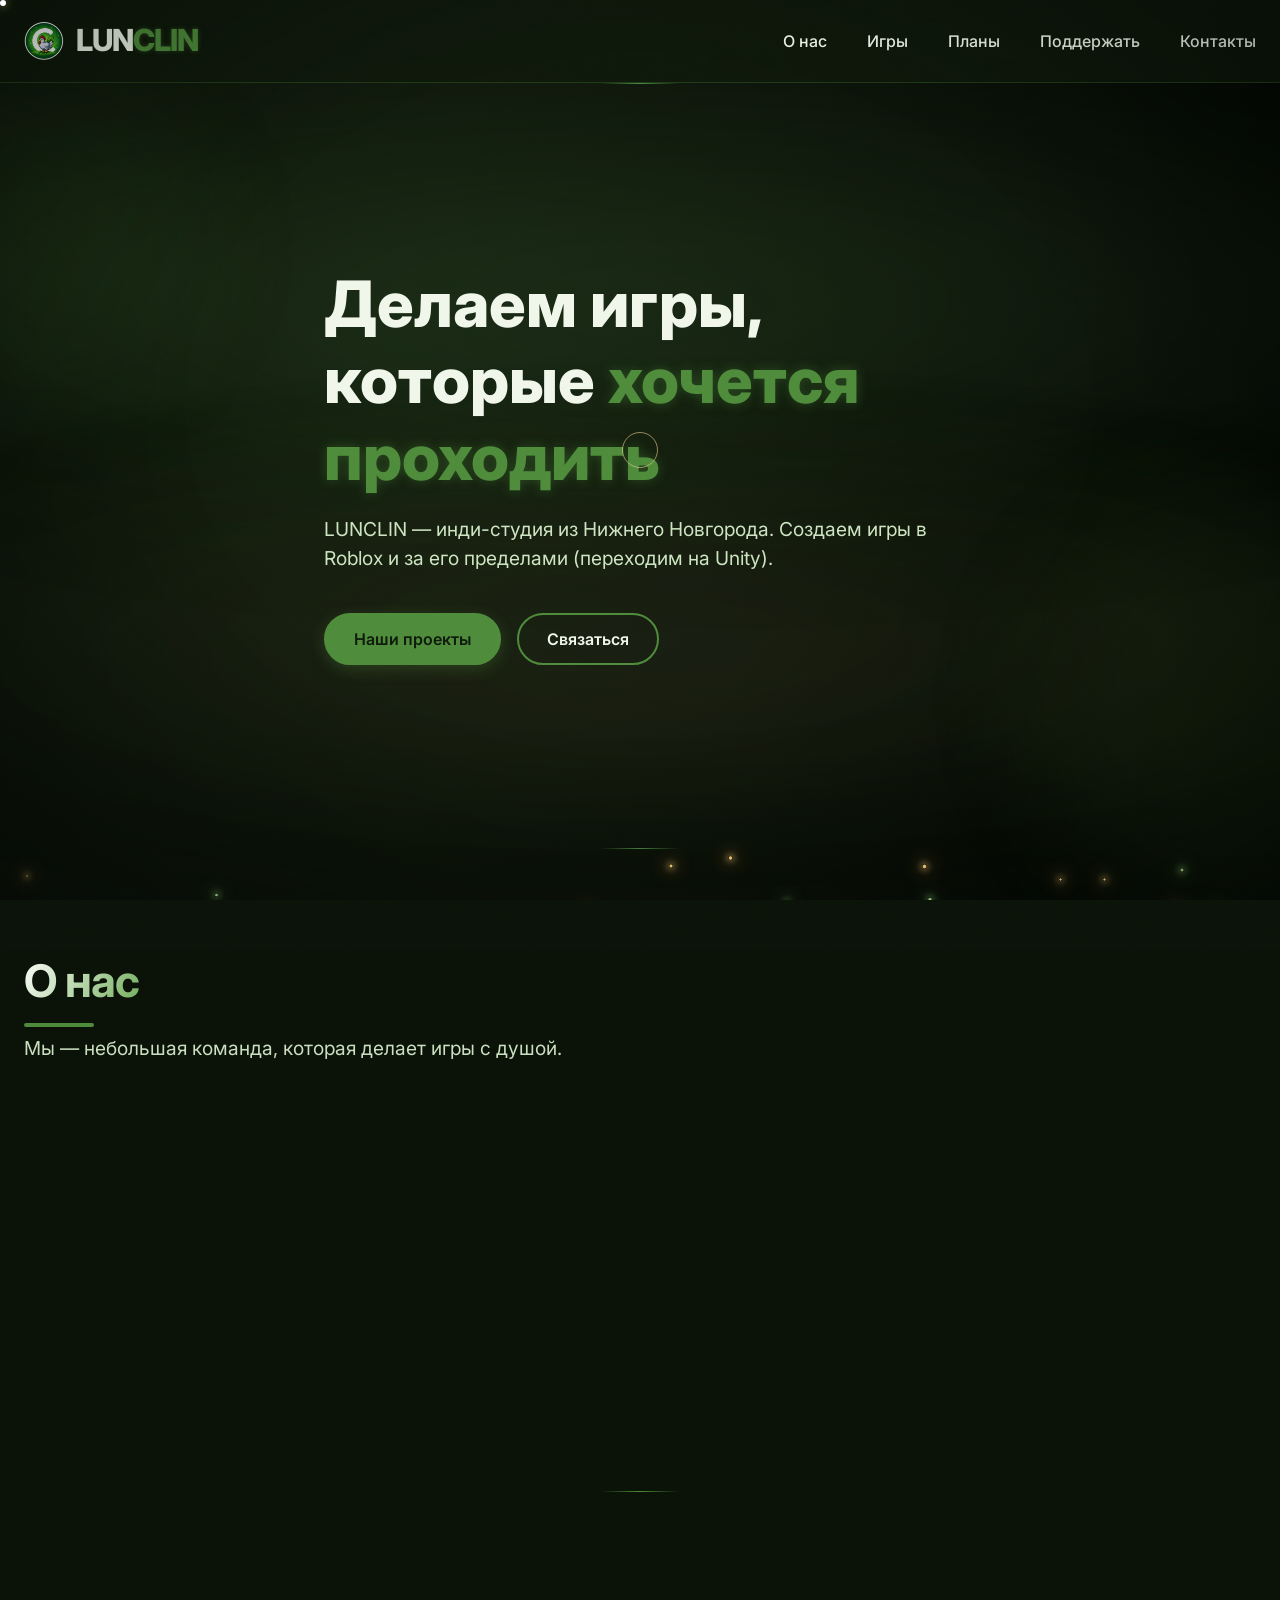
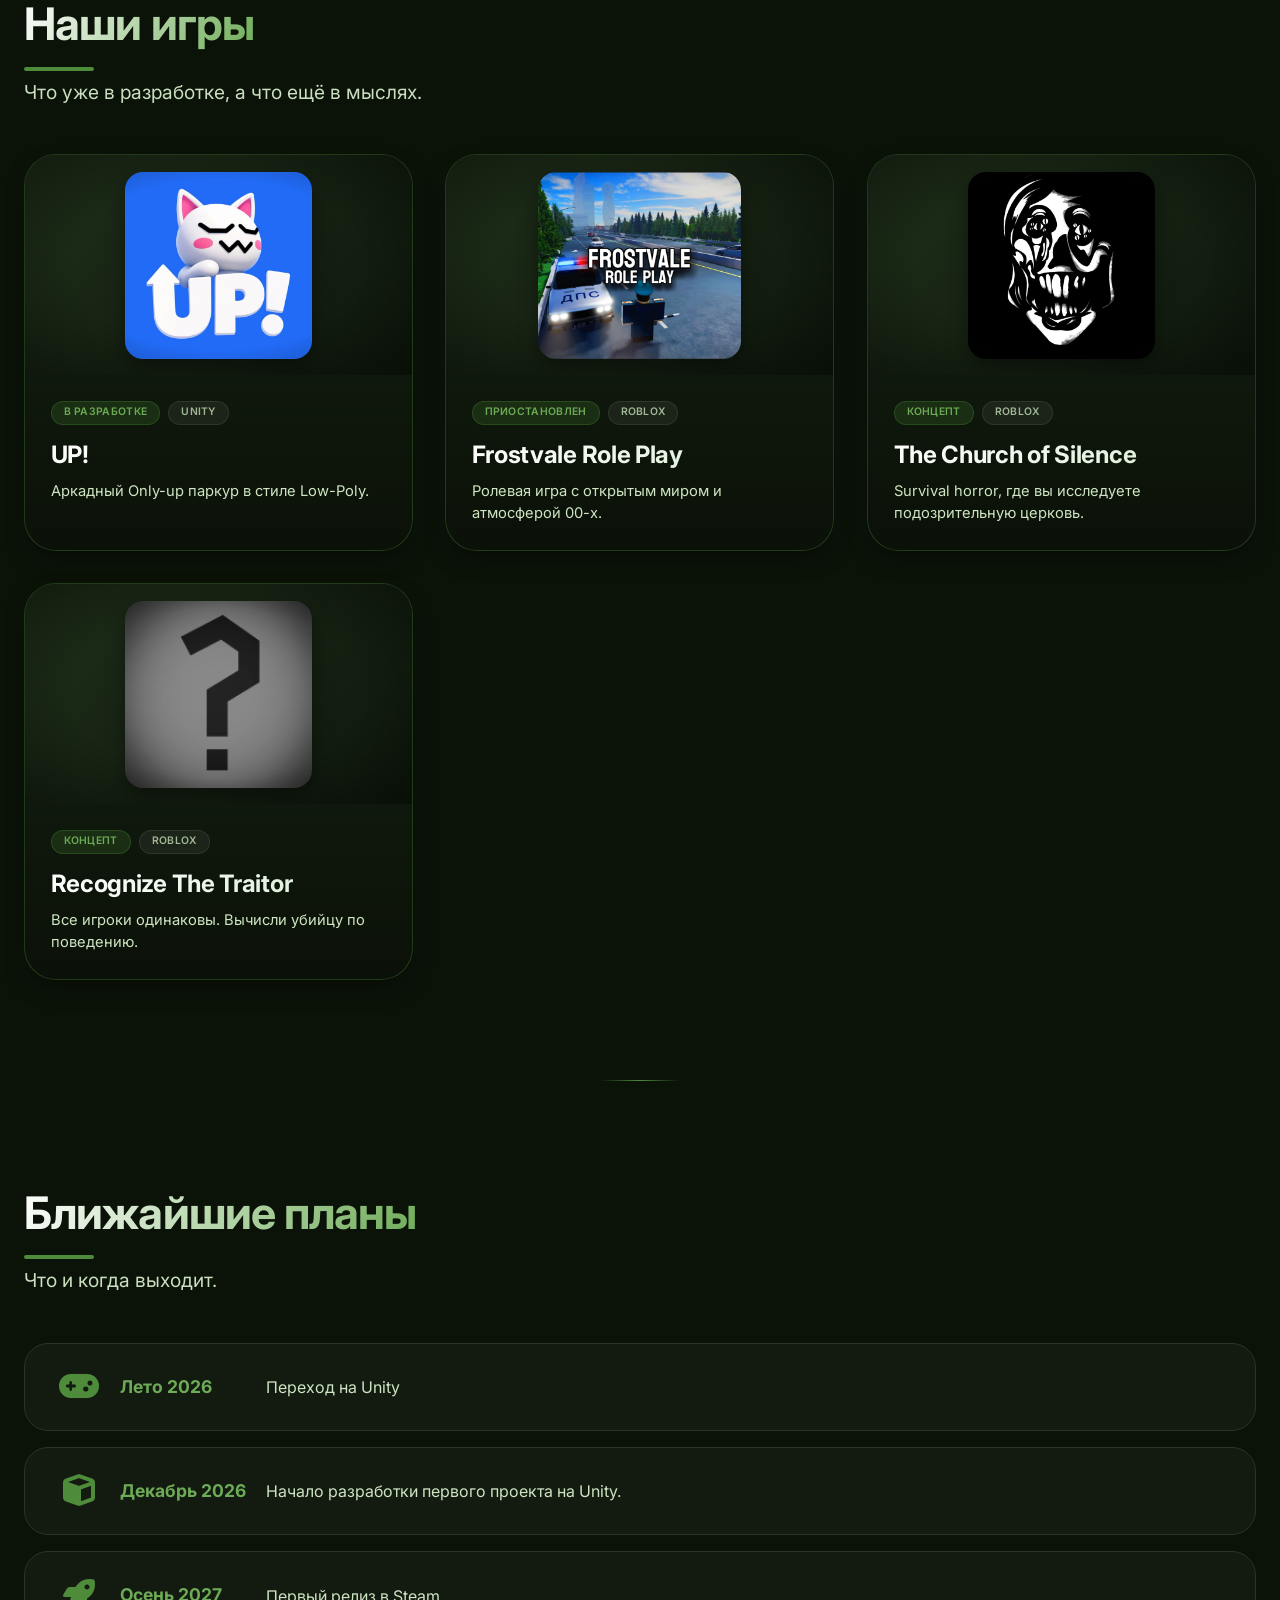
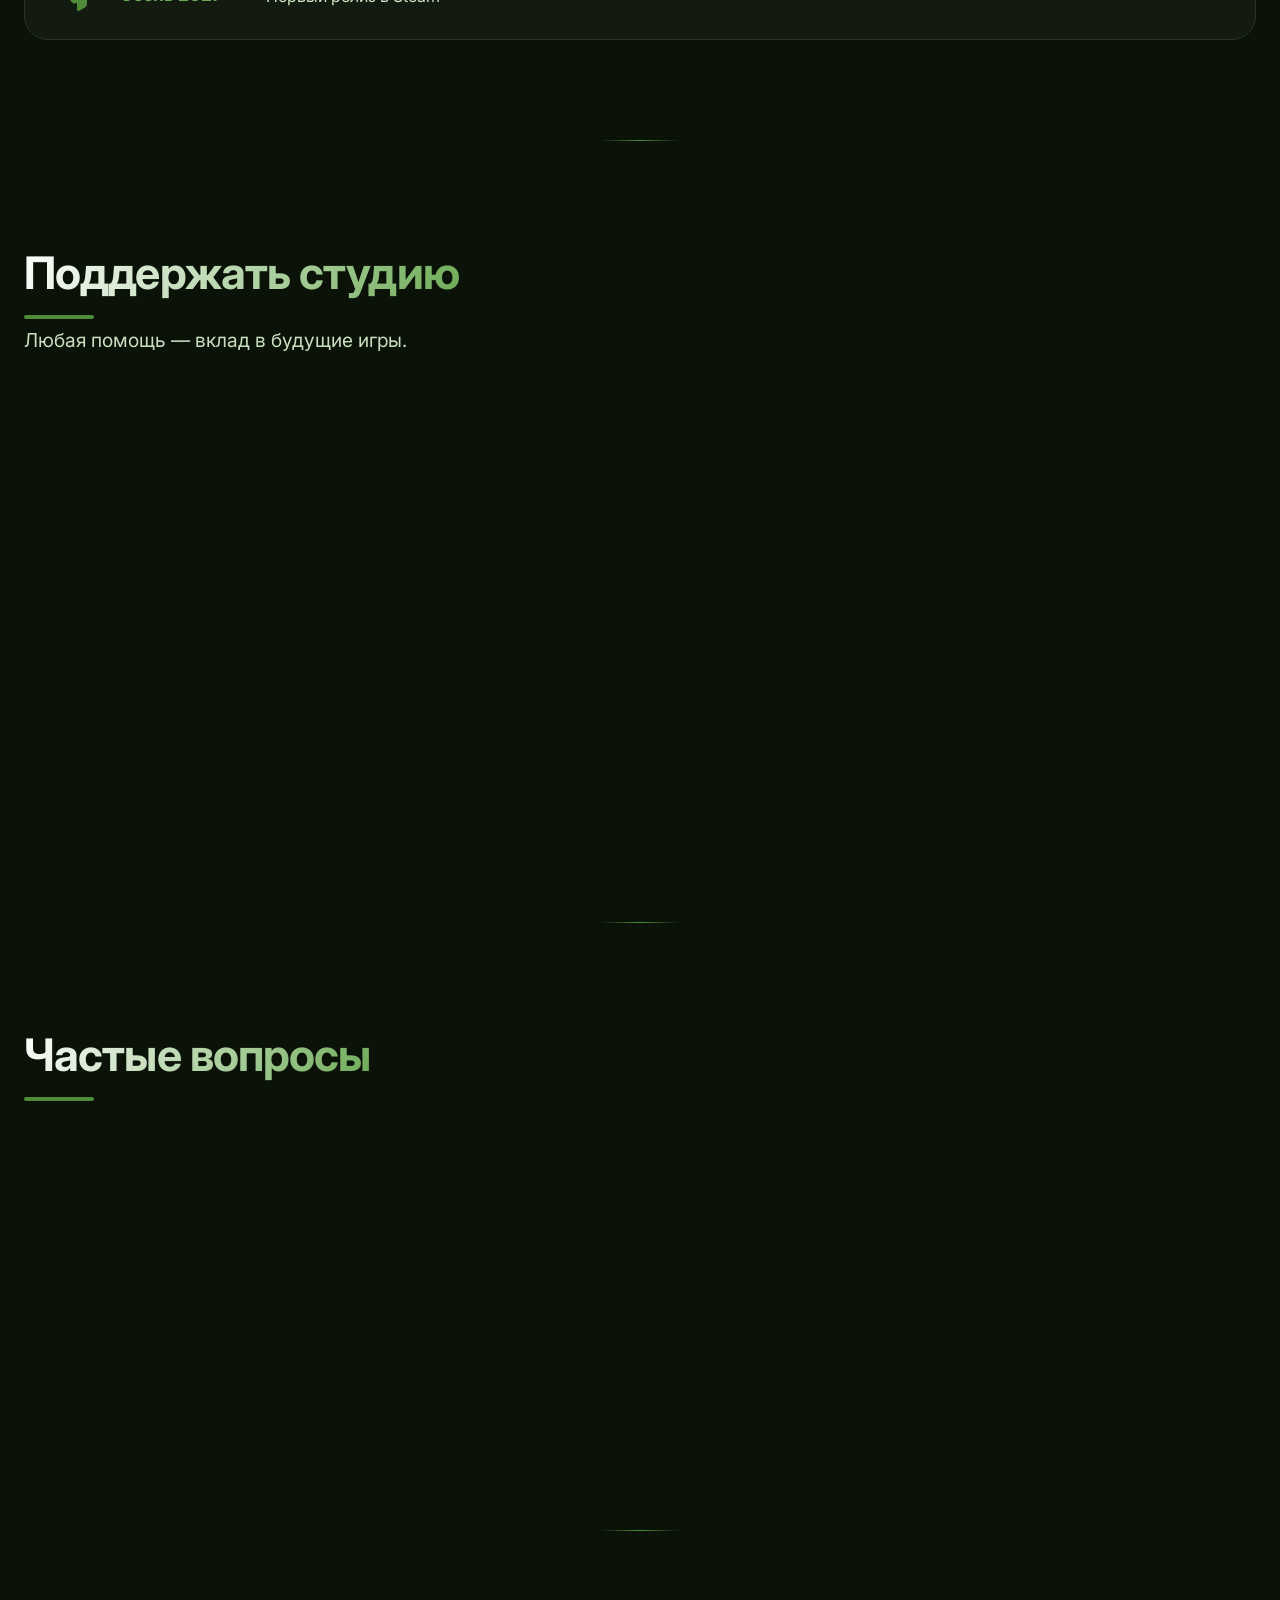
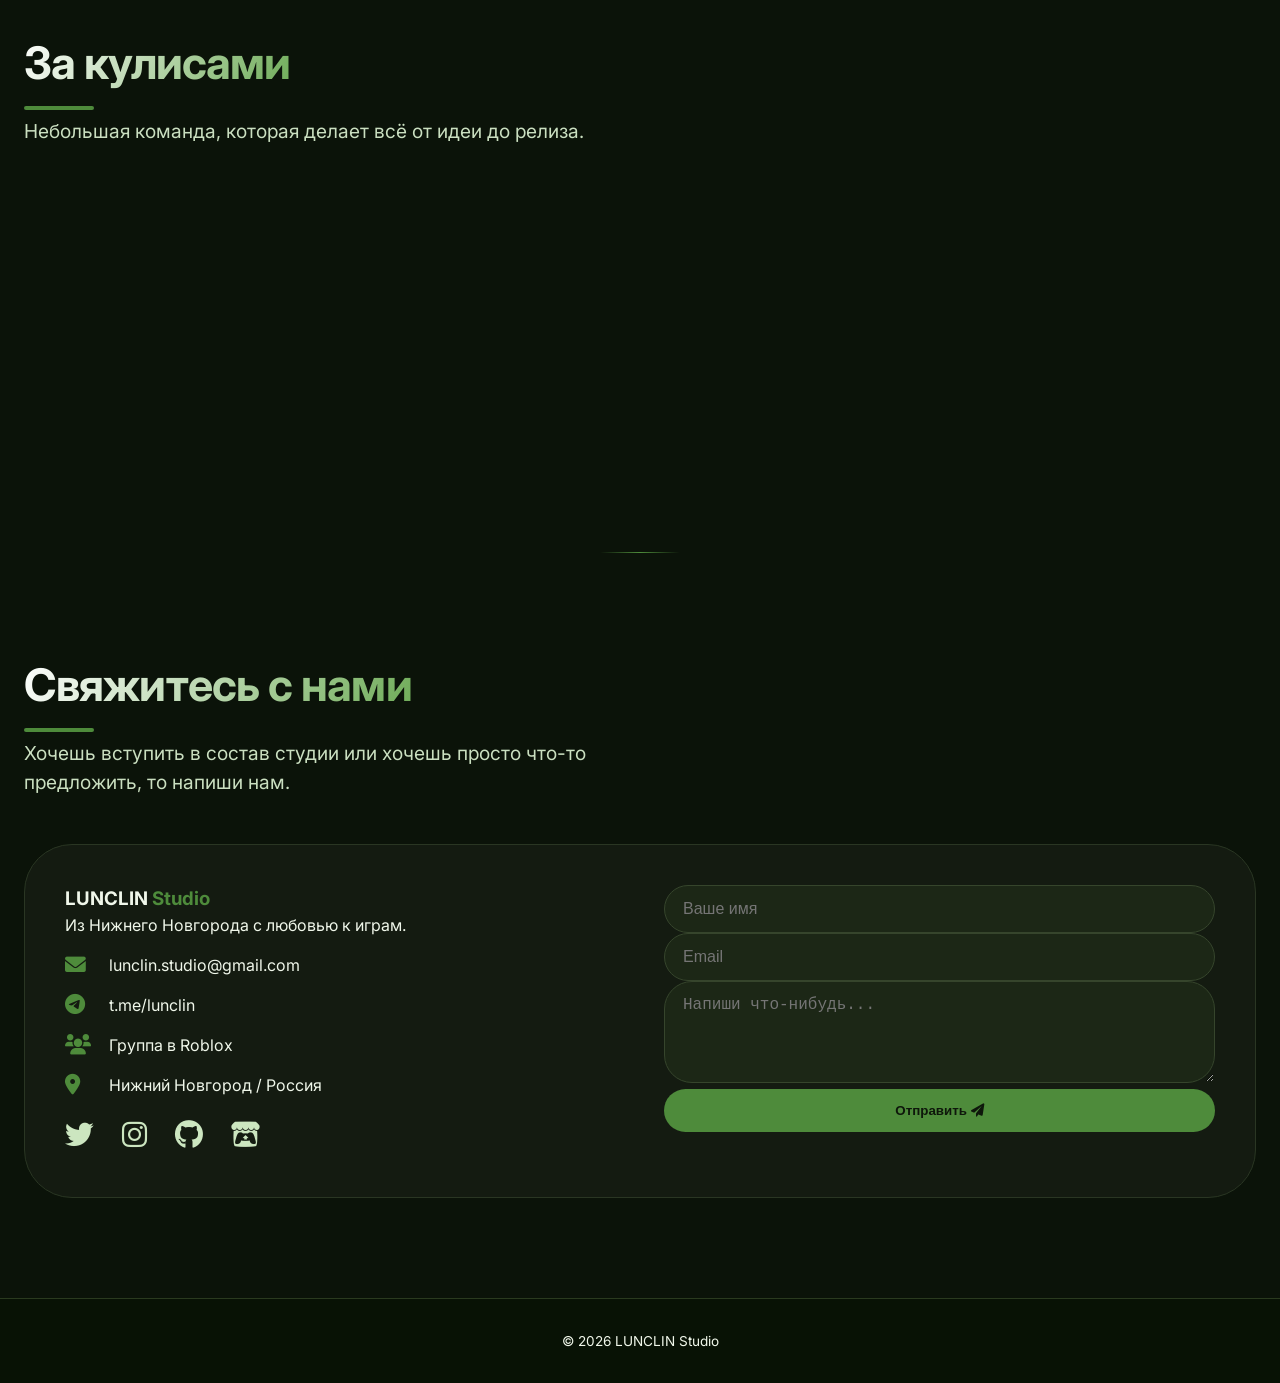
==== commit 0ef0a826: "index.html" ====
--- a/index.html
+++ b/index.html
@@ -13,6 +13,9 @@
             --primary-dark: #3a692b;
             --primary-light: #6dab56;
             --primary-glow: rgba(78, 139, 59, 0.4);
+            --ember: #ffb45e;
+            --ember-soft: #ffcf8a;
+            --ember-glow: rgba(255, 180, 94, 0.35);
             --bg-dark: #0b1309;
             --card-bg: #171f14;
             --text-light: #f0f7ea;
@@ -24,6 +27,12 @@
             margin: 0;
             padding: 0;
             box-sizing: border-box;
+            scrollbar-width: thin;
+            scrollbar-color: var(--primary) #0a1a05;
+        }
+
+        html {
+            scroll-behavior: smooth;
         }
 
         body {
@@ -31,33 +40,11 @@
             background-color: var(--bg-dark);
             color: var(--text-light);
             line-height: 1.5;
-            scroll-behavior: smooth;
             overflow-x: hidden;
         }
 
-        .floating-bg {
-            position: fixed;
-            top: 0;
-            left: 0;
-            width: 100%;
-            height: 100%;
-            pointer-events: none;
-            z-index: -1;
-            overflow: hidden;
-        }
-
-        .particle {
-            position: absolute;
-            background: rgba(78, 139, 59, 0.25);
-            border-radius: 50%;
-            animation: floatParticle linear infinite;
-        }
-
-        @keyframes floatParticle {
-            0% { transform: translateY(100vh) rotate(0deg); opacity: 0; }
-            10% { opacity: 0.5; }
-            90% { opacity: 0.4; }
-            100% { transform: translateY(-20vh) rotate(360deg); opacity: 0; }
+        ::selection {
+            background: rgba(78, 139, 59, 0.4);
         }
 
         body::before {
@@ -71,18 +58,203 @@
             z-index: -2;
         }
 
+        /* === ФОНОВЫЕ СЛОИ: светлячки + туман + декор === */
+        .bg-wrap {
+            position: fixed;
+            inset: 0;
+            z-index: -1;
+            overflow: hidden;
+            pointer-events: none;
+        }
+
         .deco-circle {
-            position: fixed;
+            position: absolute;
             border-radius: 50%;
             background: var(--primary-glow);
             filter: blur(60px);
-            z-index: -1;
             opacity: 0.3;
-            pointer-events: none;
+            will-change: transform;
         }
 
         .deco-1 { width: 300px; height: 300px; top: 10%; left: -100px; }
         .deco-2 { width: 400px; height: 400px; bottom: 0; right: -150px; }
+
+        .fog {
+            position: absolute;
+            inset: 0;
+            overflow: hidden;
+        }
+
+        .fog-layer {
+            position: absolute;
+            left: -30%;
+            width: 160%;
+            height: 55vh;
+            filter: blur(60px);
+            will-change: transform;
+            animation: fogDrift var(--fog-dur, 30s) ease-in-out infinite alternate;
+        }
+
+        .fog-1 {
+            top: 6%;
+            opacity: 0.32;
+            background: radial-gradient(ellipse at center, rgba(90, 140, 70, 0.5), rgba(20, 40, 15, 0.25) 60%, transparent 75%);
+            --fog-dur: 26s;
+            animation-delay: -12s;
+        }
+
+        .fog-2 {
+            bottom: 0;
+            opacity: 0.24;
+            background: radial-gradient(ellipse at center, rgba(150, 100, 55, 0.4), transparent 70%);
+            --fog-dur: 36s;
+            animation-delay: -20s;
+        }
+
+        .fog-3 {
+            top: 42%;
+            opacity: 0.18;
+            background: radial-gradient(ellipse at center, rgba(80, 120, 90, 0.35), transparent 70%);
+            --fog-dur: 44s;
+            animation-delay: -30s;
+        }
+
+        @keyframes fogDrift {
+            from { transform: translateX(-8%) scale(1); }
+            to { transform: translateX(8%) scale(1.18); }
+        }
+
+        .fireflies {
+            position: absolute;
+            inset: 0;
+        }
+
+        .firefly {
+            position: absolute;
+            border-radius: 50%;
+            background: radial-gradient(circle, #ffe9a8 0%, #ffcf6b 40%, rgba(255, 190, 90, 0) 70%);
+            box-shadow: 0 0 6px 2px rgba(255, 205, 130, 0.45), 0 0 18px 6px rgba(255, 170, 80, 0.16);
+            animation: fly var(--fly-dur, 20s) linear infinite, flicker var(--flick-dur, 2s) ease-in-out infinite;
+        }
+
+        .firefly-green {
+            background: radial-gradient(circle, #d9f7c0 0%, #9fd97e 40%, rgba(140, 220, 120, 0) 70%);
+            box-shadow: 0 0 6px 2px rgba(160, 220, 130, 0.4), 0 0 18px 6px rgba(120, 200, 100, 0.14);
+        }
+
+        @keyframes fly {
+            0%   { transform: translate(0, 0) scale(1); opacity: 0; }
+            10%  { opacity: 1; }
+            25%  { transform: translate(var(--fx1, 20px), -18vh) scale(0.92); }
+            50%  { transform: translate(var(--fx2, -30px), -42vh) scale(1.06); }
+            75%  { transform: translate(var(--fx3, 15px), -64vh) scale(0.95); }
+            90%  { opacity: 1; }
+            100% { transform: translate(0, -85vh) scale(1); opacity: 0; }
+        }
+
+        @keyframes flicker {
+            0%, 100% { opacity: 0.12; }
+            20% { opacity: 0.95; }
+            40% { opacity: 0.3; }
+            60% { opacity: 0.8; }
+            80% { opacity: 0.25; }
+        }
+
+        /* === ПЛЁНОЧНЫЙ ЭФФЕКТ: зерно + виньетка === */
+        .film-grain {
+            position: fixed;
+            top: -50px;
+            left: -50px;
+            width: calc(100% + 100px);
+            height: calc(100% + 100px);
+            pointer-events: none;
+            z-index: 9001;
+            opacity: 0.05;
+            mix-blend-mode: overlay;
+            background-image: url("data:image/svg+xml,%3Csvg xmlns='http://www.w3.org/2000/svg' width='300' height='300'%3E%3Cfilter id='n'%3E%3CfeTurbulence type='fractalNoise' baseFrequency='0.75' numOctaves='2' stitchTiles='stitch'/%3E%3C/filter%3E%3Crect width='100%25' height='100%25' filter='url(%23n)'/%3E%3C/svg%3E");
+            animation: grainShift 0.9s steps(6) infinite;
+        }
+
+        @keyframes grainShift {
+            0%   { transform: translate(0, 0); }
+            20%  { transform: translate(-12px, 8px); }
+            40%  { transform: translate(8px, -12px); }
+            60%  { transform: translate(-8px, -8px); }
+            80%  { transform: translate(12px, 12px); }
+            100% { transform: translate(0, 0); }
+        }
+
+        .vignette {
+            position: fixed;
+            inset: 0;
+            pointer-events: none;
+            z-index: 9000;
+            background: radial-gradient(ellipse at 50% 45%, transparent 50%, rgba(2, 5, 2, 0.4) 100%);
+        }
+
+        /* === КАСТОМНЫЙ КУРСОР === */
+        @media (pointer: fine) {
+            body, a, button, input, textarea { cursor: none; }
+        }
+
+        .cursor-dot, .cursor-ring {
+            position: fixed;
+            top: 0;
+            left: 0;
+            pointer-events: none;
+            border-radius: 50%;
+            z-index: 10002;
+        }
+
+        .cursor-dot {
+            width: 6px;
+            height: 6px;
+            background: #fff;
+            box-shadow: 0 0 8px rgba(255, 220, 160, 0.6);
+        }
+
+        .cursor-ring {
+            width: 36px;
+            height: 36px;
+            border: 1.5px solid rgba(255, 220, 160, 0.55);
+            transition: width 0.25s ease, height 0.25s ease, border-color 0.25s ease, background 0.25s ease;
+        }
+
+        .cursor-ring.is-hover {
+            width: 58px;
+            height: 58px;
+            border-color: var(--ember);
+            background: rgba(255, 180, 94, 0.08);
+        }
+
+        .cursor-ring.is-down {
+            border-color: var(--primary-light);
+            background: rgba(78, 139, 59, 0.12);
+        }
+
+        /* === ТОСТ-ПАСХАЛКА === */
+        .toast {
+            position: fixed;
+            bottom: 24px;
+            left: 50%;
+            transform: translate(-50%, 20px);
+            opacity: 0;
+            background: rgba(23, 31, 20, 0.95);
+            border: 1px solid rgba(255, 180, 94, 0.5);
+            color: #ffe3bd;
+            padding: 12px 20px;
+            border-radius: 40px;
+            z-index: 10001;
+            transition: opacity 0.4s ease, transform 0.4s var(--transition-smooth);
+            pointer-events: none;
+            box-shadow: 0 0 25px rgba(255, 180, 94, 0.15);
+            font-size: 0.9rem;
+        }
+
+        .toast.show {
+            opacity: 1;
+            transform: translate(-50%, 0);
+        }
 
         .container {
             max-width: 1280px;
@@ -129,11 +301,12 @@
             height: 4px;
             background: var(--primary);
             border-radius: 4px;
-            transition: width 0.3s ease;
+            transition: width 0.3s ease, box-shadow 0.3s ease;
         }
 
         h2:hover::after {
             width: 120px;
+            box-shadow: 0 0 12px var(--ember-glow), 0 0 4px var(--ember-glow);
         }
 
         .section-sub {
@@ -163,7 +336,7 @@
             left: -100%;
             width: 100%;
             height: 100%;
-            background: rgba(255,255,255,0.1);
+            background: rgba(255, 255, 255, 0.1);
             transition: left 0.4s ease;
             z-index: -1;
         }
@@ -174,7 +347,7 @@
             background: var(--primary);
             border: 2px solid var(--primary);
             color: #0f1a0c;
-            box-shadow: 0 4px 15px rgba(78,139,59,0.3);
+            box-shadow: 0 4px 15px rgba(78, 139, 59, 0.3);
         }
 
         .btn-primary:hover {
@@ -221,12 +394,20 @@
             height: 40px;
             width: auto;
             display: block;
+            object-fit: contain;
             transition: transform 0.3s ease;
-            object-fit: contain;
         }
 
         .logo-image:hover {
-            transform: scale(1.05);
+            animation: glitch 0.45s steps(2) 1;
+        }
+
+        @keyframes glitch {
+            0%   { transform: translate(0, 0); filter: none; }
+            20%  { transform: translate(-2px, 1px) skewX(-4deg); filter: hue-rotate(40deg); }
+            40%  { transform: translate(2px, -1px); filter: hue-rotate(-30deg) brightness(1.3); }
+            60%  { transform: translate(-1px, -1px) skewX(3deg); filter: hue-rotate(20deg) saturate(1.4); }
+            100% { transform: translate(0, 0); filter: none; }
         }
 
         .logo {
@@ -238,6 +419,12 @@
         .logo span {
             color: var(--primary);
             text-shadow: 0 0 5px var(--primary-glow);
+            animation: glowPulse 3.5s ease-in-out infinite;
+        }
+
+        @keyframes glowPulse {
+            0%, 100% { text-shadow: 0 0 5px var(--primary-glow); }
+            50% { text-shadow: 0 0 14px var(--primary-glow), 0 0 4px rgba(255, 180, 94, 0.25); }
         }
 
         .logo-icon {
@@ -278,6 +465,7 @@
             color: var(--primary-light);
         }
 
+        /* === ГЛАВНЫЙ ЭКРАН === */
         .hero {
             min-height: 85vh;
             display: flex;
@@ -286,7 +474,6 @@
 
         .hero-content {
             max-width: 680px;
-            animation: fadeInUp 1s ease-out;
         }
 
         .hero h1 {
@@ -296,9 +483,26 @@
             font-weight: 800;
         }
 
-        .hero .accent {
+        .hero .word {
+            display: inline-block;
+            opacity: 0;
+            animation: wordIn 0.9s var(--transition-smooth) forwards;
+        }
+
+        .hero .word.accent {
             color: var(--primary);
-            text-shadow: 0 0 10px var(--primary-glow);
+            animation-name: wordInGlow;
+        }
+
+        @keyframes wordIn {
+            0% { opacity: 0; transform: translateY(24px); filter: blur(10px); }
+            100% { opacity: 1; transform: translateY(0); filter: blur(0); }
+        }
+
+        @keyframes wordInGlow {
+            0% { opacity: 0; transform: translateY(24px); filter: blur(10px); text-shadow: 0 0 0 rgba(78, 139, 59, 0); }
+            60% { text-shadow: 0 0 22px var(--primary-glow), 0 0 6px var(--primary-glow); }
+            100% { opacity: 1; transform: translateY(0); filter: blur(0); text-shadow: 0 0 12px var(--primary-glow); }
         }
 
         .hero p {
@@ -307,11 +511,13 @@
             color: #cde5c2;
         }
 
-        @keyframes fadeInUp {
-            from { opacity: 0; transform: translateY(30px); }
-            to { opacity: 1; transform: translateY(0); }
-        }
-
+        .hero-buttons {
+            display: flex;
+            gap: 1rem;
+            flex-wrap: wrap;
+        }
+
+        /* === СЕКЦИИ === */
         .features-grid {
             display: grid;
             grid-template-columns: repeat(auto-fit, minmax(260px, 1fr));
@@ -330,8 +536,8 @@
 
         .feature-card:hover {
             transform: translateY(-10px);
-            border-color: var(--primary);
-            box-shadow: 0 20px 35px -12px rgba(0,0,0,0.6);
+            border-color: rgba(255, 180, 94, 0.45);
+            box-shadow: 0 20px 35px -12px rgba(0, 0, 0, 0.6), 0 0 24px rgba(255, 180, 94, 0.07);
         }
 
         .feature-icon {
@@ -339,12 +545,19 @@
             color: var(--primary);
             margin-bottom: 1.2rem;
             display: inline-block;
+            transition: color 0.3s ease, text-shadow 0.3s ease;
+        }
+
+        .feature-card:hover .feature-icon {
+            color: var(--ember);
+            text-shadow: 0 0 16px var(--ember-glow);
         }
 
         .projects-grid {
             display: grid;
             grid-template-columns: repeat(auto-fit, minmax(300px, 1fr));
             gap: 2rem;
+            perspective: 1200px;
         }
 
         .project-item {
@@ -353,12 +566,13 @@
             border-radius: 32px;
             overflow: hidden;
             border: 1px solid rgba(78, 139, 59, 0.3);
-            transition: all 0.4s cubic-bezier(0.2, 0.9, 0.4, 1.1);
+            transition: transform 0.15s ease-out, box-shadow 0.4s ease, border-color 0.4s ease;
             position: relative;
             box-shadow: 0 10px 25px -8px rgba(0, 0, 0, 0.5);
             display: flex;
             flex-direction: column;
             height: 100%;
+            will-change: transform;
         }
 
         .project-item::before {
@@ -368,7 +582,7 @@
             left: 0;
             right: 0;
             height: 3px;
-            background: linear-gradient(90deg, var(--primary), var(--primary-light), transparent);
+            background: linear-gradient(90deg, var(--primary), var(--ember), transparent);
             transform: scaleX(0);
             transform-origin: left;
             transition: transform 0.5s ease;
@@ -380,9 +594,8 @@
         }
 
         .project-item:hover {
-            transform: translateY(-12px);
-            border-color: var(--primary);
-            box-shadow: 0 25px 40px -12px rgba(0, 0, 0, 0.7), 0 0 0 1px rgba(78, 139, 59, 0.3);
+            border-color: rgba(255, 190, 110, 0.55);
+            box-shadow: 0 25px 40px -12px rgba(0, 0, 0, 0.7), 0 0 0 1px rgba(255, 180, 94, 0.18), 0 0 30px rgba(255, 180, 94, 0.08);
         }
 
         .project-img {
@@ -396,6 +609,14 @@
             flex-shrink: 0;
         }
 
+        .project-img::after {
+            content: '';
+            position: absolute;
+            inset: 0;
+            background: radial-gradient(ellipse at center, transparent 55%, rgba(2, 6, 2, 0.45) 100%);
+            pointer-events: none;
+        }
+
         .project-img img {
             max-width: 85%;
             max-height: 85%;
@@ -403,11 +624,11 @@
             border-radius: 18px;
             transition: transform 0.4s ease, filter 0.3s ease;
             box-shadow: 0 8px 20px rgba(0, 0, 0, 0.4);
+            will-change: transform;
         }
 
         .project-item:hover .project-img img {
-            transform: scale(1.04);
-            filter: brightness(1.05) contrast(1.02);
+            filter: brightness(1.08) contrast(1.03);
         }
 
         .placeholder-icon {
@@ -421,6 +642,7 @@
             color: rgba(78, 139, 59, 0.6);
         }
 
+        /* Секретный тизер поверх карточки */
         .project-link-overlay {
             position: absolute;
             top: 0;
@@ -431,27 +653,57 @@
             align-items: center;
             justify-content: center;
             opacity: 0;
-            transition: opacity 0.3s ease;
-            background: rgba(0, 0, 0, 0.3);
-            backdrop-filter: blur(2px);
+            transition: opacity 0.35s ease;
+            background: radial-gradient(ellipse at center, rgba(10, 18, 8, 0.35), rgba(3, 6, 3, 0.82));
+            backdrop-filter: blur(3px);
             cursor: pointer;
+            text-decoration: none;
+            z-index: 1;
         }
 
         .project-item:hover .project-link-overlay {
             opacity: 1;
         }
 
-        .project-link-overlay i {
-            font-size: 2.5rem;
-            color: white;
-            background: rgba(0, 0, 0, 0.6);
-            padding: 16px;
-            border-radius: 50%;
-            transition: transform 0.3s ease;
-        }
-
-        .project-item:hover .project-link-overlay i {
-            transform: scale(1.1);
+        .secret-box {
+            text-align: center;
+            padding: 0 24px;
+            transform: translateY(14px);
+            transition: transform 0.4s var(--transition-smooth);
+        }
+
+        .project-item:hover .secret-box {
+            transform: translateY(0);
+        }
+
+        .secret-icon {
+            font-size: 1.6rem;
+            color: var(--ember);
+            margin-bottom: 0.6rem;
+            filter: drop-shadow(0 0 8px var(--ember-glow));
+        }
+
+        .secret-text {
+            color: #fff;
+            font-size: 0.95rem;
+            font-style: italic;
+            line-height: 1.4;
+            text-shadow: 0 2px 8px rgba(0, 0, 0, 0.6);
+        }
+
+        .secret-hint {
+            display: inline-flex;
+            align-items: center;
+            gap: 6px;
+            margin-top: 0.8rem;
+            padding: 4px 14px;
+            border-radius: 30px;
+            background: rgba(0, 0, 0, 0.5);
+            border: 1px solid rgba(255, 255, 255, 0.15);
+            color: #cdd9c4;
+            font-size: 0.72rem;
+            text-transform: uppercase;
+            letter-spacing: 0.6px;
         }
 
         .project-info {
@@ -549,7 +801,7 @@
 
         .roadmap-card:hover {
             transform: translateX(8px);
-            border-color: var(--primary);
+            border-color: rgba(255, 180, 94, 0.45);
             background: rgba(30, 40, 24, 0.8);
         }
 
@@ -558,6 +810,11 @@
             color: var(--primary);
             width: 50px;
             text-align: center;
+            transition: color 0.3s ease;
+        }
+
+        .roadmap-card:hover .roadmap-icon {
+            color: var(--ember);
         }
 
         .roadmap-date {
@@ -573,18 +830,33 @@
         }
 
         .support-card {
-            background: linear-gradient(135deg, rgba(78, 139, 59, 0.15), rgba(0,0,0,0.4));
+            background: linear-gradient(135deg, rgba(78, 139, 59, 0.15), rgba(0, 0, 0, 0.4));
             border-radius: 48px;
             padding: 2.5rem;
             text-align: center;
-            border: 1px solid var(--primary);
-            box-shadow: 0 0 20px rgba(78,139,59,0.2);
+            border: 1px solid rgba(255, 180, 94, 0.45);
+            box-shadow: 0 0 20px rgba(255, 180, 94, 0.15);
             transition: 0.3s;
         }
 
         .support-card:hover {
             transform: scale(1.01);
-            box-shadow: 0 0 30px rgba(78,139,59,0.4);
+            box-shadow: 0 0 30px rgba(255, 180, 94, 0.3);
+        }
+
+        .support-heart {
+            font-size: 3rem;
+            color: #ff7b89;
+            margin-bottom: 1rem;
+            display: inline-block;
+            animation: heartbeat 1.8s ease-in-out infinite;
+        }
+
+        @keyframes heartbeat {
+            0%, 100% { transform: scale(1); }
+            15% { transform: scale(1.18); }
+            30% { transform: scale(1); }
+            45% { transform: scale(1.14); }
         }
 
         .support-options {
@@ -596,7 +868,7 @@
         }
 
         .support-option {
-            background: rgba(0,0,0,0.4);
+            background: rgba(0, 0, 0, 0.4);
             border-radius: 1.5rem;
             padding: 1rem 1.5rem;
             min-width: 160px;
@@ -610,6 +882,24 @@
             display: inline-block;
         }
 
+        .btn-boosty {
+            background: #ffaa33;
+            color: #1f2c00;
+            border: 2px solid #ffaa33;
+            box-shadow: 0 4px 15px rgba(255, 170, 51, 0.25);
+            animation: breath 2.8s ease-in-out infinite;
+        }
+
+        .btn-boosty:hover {
+            background: #ff9c14;
+            transform: translateY(-4px);
+        }
+
+        @keyframes breath {
+            0%, 100% { box-shadow: 0 0 0 0 rgba(255, 170, 51, 0.35), 0 4px 15px rgba(255, 170, 51, 0.25); }
+            50% { box-shadow: 0 0 0 14px rgba(255, 170, 51, 0), 0 4px 24px rgba(255, 170, 51, 0.45); }
+        }
+
         .faq-grid {
             display: grid;
             gap: 1rem;
@@ -618,11 +908,17 @@
         }
 
         .faq-item {
-            background: rgba(0,0,0,0.45);
+            background: rgba(0, 0, 0, 0.45);
             backdrop-filter: blur(6px);
             border-radius: 30px;
             padding: 1.2rem 1.8rem;
             border-left: 5px solid var(--primary);
+            transition: border-color 0.3s ease, background 0.3s ease;
+        }
+
+        .faq-item:hover {
+            border-left-color: var(--ember);
+            background: rgba(6, 12, 5, 0.55);
         }
 
         .faq-question {
@@ -651,8 +947,8 @@
 
         .team-card:hover {
             transform: translateY(-8px);
-            border-color: var(--primary);
-            box-shadow: 0 15px 30px -10px rgba(0, 0, 0, 0.5);
+            border-color: rgba(255, 180, 94, 0.4);
+            box-shadow: 0 15px 30px -10px rgba(0, 0, 0, 0.5), 0 0 20px rgba(255, 180, 94, 0.06);
         }
 
         .team-avatar {
@@ -684,7 +980,7 @@
 
         .team-card:hover .team-avatar {
             transform: scale(1.05);
-            box-shadow: 0 0 20px rgba(78, 139, 59, 0.2);
+            box-shadow: 0 0 20px rgba(255, 180, 94, 0.2);
         }
 
         .team-card:hover .team-avatar img {
@@ -755,7 +1051,7 @@
         }
 
         .social-links a:hover {
-            color: var(--primary);
+            color: var(--ember);
             transform: translateY(-4px);
         }
 
@@ -773,7 +1069,7 @@
         input:focus, textarea:focus {
             border-color: var(--primary);
             outline: none;
-            box-shadow: 0 0 0 3px rgba(78,139,59,0.2);
+            box-shadow: 0 0 0 3px rgba(78, 139, 59, 0.2);
         }
 
         button[type="submit"] {
@@ -797,13 +1093,26 @@
         .fade-up {
             opacity: 0;
             transform: translateY(40px);
-            transition: opacity 0.8s var(--transition-smooth), transform 0.8s var(--transition-smooth);
+            filter: blur(6px);
+            transition: opacity 0.8s var(--transition-smooth), transform 0.8s var(--transition-smooth), filter 0.8s var(--transition-smooth);
         }
 
         .fade-up.visible {
             opacity: 1;
             transform: translateY(0);
-        }
+            filter: blur(0);
+        }
+
+        .features-grid > .fade-up:nth-child(2) { transition-delay: 0.1s; }
+        .features-grid > .fade-up:nth-child(3) { transition-delay: 0.2s; }
+        .features-grid > .fade-up:nth-child(4) { transition-delay: 0.3s; }
+        .projects-grid > .fade-up:nth-child(2) { transition-delay: 0.1s; }
+        .projects-grid > .fade-up:nth-child(3) { transition-delay: 0.2s; }
+        .projects-grid > .fade-up:nth-child(4) { transition-delay: 0.3s; }
+        .team-grid > .fade-up:nth-child(2) { transition-delay: 0.08s; }
+        .team-grid > .fade-up:nth-child(3) { transition-delay: 0.16s; }
+        .team-grid > .fade-up:nth-child(4) { transition-delay: 0.24s; }
+        .team-grid > .fade-up:nth-child(5) { transition-delay: 0.32s; }
 
         footer {
             background: #081205;
@@ -833,9 +1142,15 @@
             background: linear-gradient(135deg, var(--primary-light), var(--primary));
         }
 
-        * {
-            scrollbar-width: thin;
-            scrollbar-color: var(--primary) #0a1a05;
+        /* === ДОСТУПНОСТЬ: отключаем анимации по запросу === */
+        @media (prefers-reduced-motion: reduce) {
+            html { scroll-behavior: auto; }
+            *, *::before, *::after {
+                animation-duration: 0.01ms !important;
+                animation-iteration-count: 1 !important;
+                transition-duration: 0.01ms !important;
+            }
+            .fade-up, .hero .word { opacity: 1 !important; transform: none !important; filter: none !important; }
         }
 
         @media (max-width: 780px) {
@@ -864,9 +1179,22 @@
 </head>
 <body>
 
-<div class="floating-bg" id="floatingBg"></div>
-<div class="deco-circle deco-1"></div>
-<div class="deco-circle deco-2"></div>
+<div class="bg-wrap" id="bgWrap">
+    <div class="deco-circle deco-1"></div>
+    <div class="deco-circle deco-2"></div>
+    <div class="fog">
+        <div class="fog-layer fog-1"></div>
+        <div class="fog-layer fog-2"></div>
+        <div class="fog-layer fog-3"></div>
+    </div>
+    <div class="fireflies" id="fireflies"></div>
+</div>
+<div class="vignette"></div>
+<div class="film-grain"></div>
+
+<div class="cursor-dot" id="cursorDot"></div>
+<div class="cursor-ring" id="cursorRing"></div>
+<div class="toast" id="toast"></div>
 
 <header>
     <div class="container navbar">
@@ -887,8 +1215,11 @@
 <main>
     <section class="hero">
         <div class="container hero-content">
-            <h1>Делаем игры,<br> которые <span class="accent">хочется проходить</span></h1>
-            <p>LUNCLIN — инди-студия из Нижнего Новгорода. Создаем игры в Roblox и за его пределами (перехдим на Unity).</p>
+            <h1>
+                <span class="word">Делаем</span> <span class="word">игры,</span><br>
+                <span class="word">которые</span> <span class="word accent">хочется</span> <span class="word accent">проходить</span>
+            </h1>
+            <p>LUNCLIN — инди-студия из Нижнего Новгорода. Создаем игры в Roblox и за его пределами (переходим на Unity).</p>
             <div class="hero-buttons">
                 <a href="#projects" class="btn btn-primary">Наши проекты</a>
                 <a href="#contact" class="btn btn-outline">Связаться</a>
@@ -936,7 +1267,11 @@
                         <img src="UP.jpg" alt="UP!" onerror="this.style.display='none'; this.nextElementSibling.style.display='flex'">
                         <div class="placeholder-icon" style="display:none;"><i class="fas fa-snowflake"></i></div>
                         <a href="#" class="project-link-overlay" onclick="alert('Пока что, это только концепт.'); return false;">
-                            <i class="fas fa-lock"></i>
+                            <div class="secret-box">
+                                <div class="secret-icon"><i class="fas fa-moon"></i></div>
+                                <p class="secret-text">«Иногда вверх — единственное направление.»</p>
+                                <span class="secret-hint"><i class="fas fa-lock"></i> Концепт</span>
+                            </div>
                         </a>
                     </div>
                     <div class="project-info">
@@ -954,7 +1289,11 @@
                         <img src="FrostvaleRP.jpg" alt="Frostvale Role Play" onerror="this.style.display='none'; this.nextElementSibling.style.display='flex'">
                         <div class="placeholder-icon" style="display:none;"><i class="fas fa-snowflake"></i></div>
                         <a href="https://www.roblox.com/share?code=a63b220bb76d7d40b744446382b72591&type=ExperienceDetails&stamp=1785743805280" target="_blank" class="project-link-overlay">
-                            <i class="fas fa-external-link-alt"></i>
+                            <div class="secret-box">
+                                <div class="secret-icon"><i class="fas fa-external-link-alt"></i></div>
+                                <p class="secret-text">«Зима уже наступила. Загляни.»</p>
+                                <span class="secret-hint"><i class="fas fa-play"></i> Играть</span>
+                            </div>
                         </a>
                     </div>
                     <div class="project-info">
@@ -972,7 +1311,11 @@
                         <img src="The Church of Silence.jpg" alt="The Church of Silence" onerror="this.style.display='none'; this.nextElementSibling.style.display='flex'">
                         <div class="placeholder-icon" style="display:none;"><i class="fas fa-church"></i></div>
                         <a href="#" class="project-link-overlay" onclick="alert('Пока что, это только концепт.'); return false;">
-                            <i class="fas fa-lock"></i>
+                            <div class="secret-box">
+                                <div class="secret-icon"><i class="fas fa-moon"></i></div>
+                                <p class="secret-text">«Тишина в церкви — не всегда благодать.»</p>
+                                <span class="secret-hint"><i class="fas fa-lock"></i> Концепт</span>
+                            </div>
                         </a>
                     </div>
                     <div class="project-info">
@@ -990,7 +1333,11 @@
                         <img src="Recognize The Traitor.jpg" alt="Recognize The Traitor" onerror="this.style.display='none'; this.nextElementSibling.style.display='flex'">
                         <div class="placeholder-icon" style="display:none;"><i class="fas fa-user-secret"></i></div>
                         <a href="#" class="project-link-overlay" onclick="alert('Пока что, это только концепт.'); return false;">
-                            <i class="fas fa-lock"></i>
+                            <div class="secret-box">
+                                <div class="secret-icon"><i class="fas fa-moon"></i></div>
+                                <p class="secret-text">«Среди одинаковых всегда есть один другой.»</p>
+                                <span class="secret-hint"><i class="fas fa-lock"></i> Концепт</span>
+                            </div>
                         </a>
                     </div>
                     <div class="project-info">
@@ -1036,14 +1383,14 @@
             <h2>Поддержать студию</h2>
             <div class="section-sub">Любая помощь — вклад в будущие игры.</div>
             <div class="support-card fade-up">
-                <i class="fas fa-heart" style="font-size: 3rem; color: #ff7b89; margin-bottom: 1rem;"></i>
+                <i class="fas fa-heart support-heart"></i>
                 <p style="font-size: 1.2rem;">Если тебе нравится то, что мы делаем, поддержи нас.</p>
                 <div class="support-options">
                     <div class="support-option"><i class="fab fa-boosty"></i><p><strong>Boosty</strong><br>Подписка</p></div>
                     <div class="support-option"><i class="fas fa-coffee"></i><p><strong>Разово</strong><br>На кофе</p></div>
                     <div class="support-option"><i class="fas fa-comment"></i><p><strong>Бесплатно</strong><br>Расскажи друзьям</p></div>
                 </div>
-                <a href="https://boosty.to/lunclin" target="_blank" class="btn btn-primary" style="background: #ffaa33; color: #1f2c00;">Поддержать на Boosty →</a>
+                <a href="https://boosty.to/lunclin" target="_blank" class="btn btn-boosty">Поддержать на Boosty →</a>
             </div>
         </div>
     </section>
@@ -1164,23 +1511,113 @@
 </footer>
 
 <script>
-    const bgContainer = document.getElementById('floatingBg');
-    function createParticles() {
-        for (let i = 0; i < 80; i++) {
-            const p = document.createElement('div');
-            p.classList.add('particle');
-            const s = Math.random() * 5 + 1.5;
-            p.style.width = s + 'px';
-            p.style.height = s + 'px';
-            p.style.left = Math.random() * 100 + '%';
-            p.style.animationDuration = Math.random() * 14 + 7 + 's';
-            p.style.animationDelay = Math.random() * 12 + 's';
-            p.style.background = `rgba(78, 139, 59, ${Math.random() * 0.4 + 0.1})`;
-            bgContainer.appendChild(p);
+    const reducedMotion = window.matchMedia('(prefers-reduced-motion: reduce)').matches;
+
+    /* ===== Светлячки ===== */
+    function createFireflies() {
+        const container = document.getElementById('fireflies');
+        for (let i = 0; i < 46; i++) {
+            const f = document.createElement('div');
+            f.classList.add('firefly');
+            if (i % 3 === 0) f.classList.add('firefly-green');
+            const s = Math.random() * 3 + 2;
+            f.style.width = s + 'px';
+            f.style.height = s + 'px';
+            f.style.left = Math.random() * 100 + '%';
+            f.style.bottom = Math.random() * 30 - 25 + 'vh';
+            f.style.setProperty('--fx1', (Math.random() * 60 - 30) + 'px');
+            f.style.setProperty('--fx2', (Math.random() * 120 - 60) + 'px');
+            f.style.setProperty('--fx3', (Math.random() * 60 - 30) + 'px');
+            f.style.setProperty('--fly-dur', (Math.random() * 16 + 14) + 's');
+            f.style.setProperty('--flick-dur', (Math.random() * 2.5 + 1.2) + 's');
+            f.style.animationDelay = (-Math.random() * 24) + 's, ' + (-Math.random() * 3) + 's';
+            container.appendChild(f);
         }
     }
-    createParticles();
-
+
+    /* ===== Параллакс фона при скролле ===== */
+    function initParallax() {
+        const wrap = document.getElementById('bgWrap');
+        const deco1 = document.querySelector('.deco-1');
+        const deco2 = document.querySelector('.deco-2');
+        let ticking = false;
+        window.addEventListener('scroll', () => {
+            if (ticking) return;
+            requestAnimationFrame(() => {
+                const y = window.scrollY;
+                wrap.style.transform = `translateY(${y * 0.05}px)`;
+                if (deco1) deco1.style.transform = `translateY(${y * 0.08}px)`;
+                if (deco2) deco2.style.transform = `translateY(${-y * 0.06}px)`;
+                ticking = false;
+            });
+            ticking = true;
+        }, { passive: true });
+    }
+
+    /* ===== Появление заголовка по словам ===== */
+    document.querySelectorAll('.hero h1 .word').forEach((w, i) => {
+        w.style.animationDelay = `${0.15 + i * 0.14}s`;
+    });
+
+    /* ===== Кастомный курсор ===== */
+    if (window.matchMedia('(pointer: fine)').matches) {
+        const dot = document.getElementById('cursorDot');
+        const ring = document.getElementById('cursorRing');
+        let mx = window.innerWidth / 2, my = window.innerHeight / 2;
+        let rx = mx, ry = my;
+        window.addEventListener('mousemove', (e) => {
+            mx = e.clientX;
+            my = e.clientY;
+            dot.style.transform = `translate(${mx}px, ${my}px) translate(-50%, -50%)`;
+        });
+        (function loop() {
+            rx += (mx - rx) * 0.18;
+            ry += (my - ry) * 0.18;
+            ring.style.transform = `translate(${rx}px, ${ry}px) translate(-50%, -50%)`;
+            requestAnimationFrame(loop);
+        })();
+        document.querySelectorAll('a, button, input, textarea, .project-item, .feature-card, .btn').forEach(el => {
+            el.addEventListener('mouseenter', () => ring.classList.add('is-hover'));
+            el.addEventListener('mouseleave', () => ring.classList.remove('is-hover'));
+        });
+        window.addEventListener('mousedown', () => ring.classList.add('is-down'));
+        window.addEventListener('mouseup', () => ring.classList.remove('is-down'));
+    }
+
+    /* ===== 3D-tilt карточек игр ===== */
+    document.querySelectorAll('.project-item').forEach(card => {
+        card.addEventListener('mousemove', (e) => {
+            const r = card.getBoundingClientRect();
+            const px = (e.clientX - r.left) / r.width - 0.5;
+            const py = (e.clientY - r.top) / r.height - 0.5;
+            card.style.transform = `perspective(900px) rotateX(${-py * 8}deg) rotateY(${px * 10}deg) translateY(-12px)`;
+            const img = card.querySelector('.project-img img, .placeholder-icon');
+            if (img) img.style.transform = `scale(1.08) translate(${px * -10}px, ${py * -10}px)`;
+        });
+        card.addEventListener('mouseleave', () => {
+            card.style.transform = '';
+            const img = card.querySelector('.project-img img, .placeholder-icon');
+            if (img) img.style.transform = '';
+        });
+    });
+
+    /* ===== Пасхалка: 5 кликов по логотипу ===== */
+    const toast = document.getElementById('toast');
+    let logoClicks = 0;
+    let logoTimer = null;
+    document.querySelector('.logo-image').addEventListener('click', () => {
+        logoClicks++;
+        clearTimeout(logoTimer);
+        logoTimer = setTimeout(() => logoClicks = 0, 2500);
+        if (logoClicks >= 5) {
+            logoClicks = 0;
+            toast.textContent = '🌙 Лунный свет уже на твоей стороне…';
+            toast.classList.add('show');
+            setTimeout(() => toast.classList.remove('show'), 3500);
+        }
+    });
+
+    /* ===== Форма ===== */
     const form = document.getElementById('contactForm');
     const feedback = document.getElementById('formFeedback');
     if (form) {
@@ -1206,6 +1643,7 @@
         });
     }
 
+    /* ===== Плавный скролл по якорям ===== */
     document.querySelectorAll('a[href^="#"]').forEach(anchor => {
         anchor.addEventListener('click', function(e) {
             const targetId = this.getAttribute('href');
@@ -1218,6 +1656,7 @@
         });
     });
 
+    /* ===== Появление блоков при скролле ===== */
     const fadeElements = document.querySelectorAll('.fade-up');
     const observer = new IntersectionObserver((entries) => {
         entries.forEach(entry => {
@@ -1228,6 +1667,12 @@
         });
     }, { threshold: 0.2 });
     fadeElements.forEach(el => observer.observe(el));
+
+    /* ===== Запуск тяжёлых анимаций с учётом доступности ===== */
+    if (!reducedMotion) {
+        createFireflies();
+        initParallax();
+    }
 </script>
 </body>
 </html>
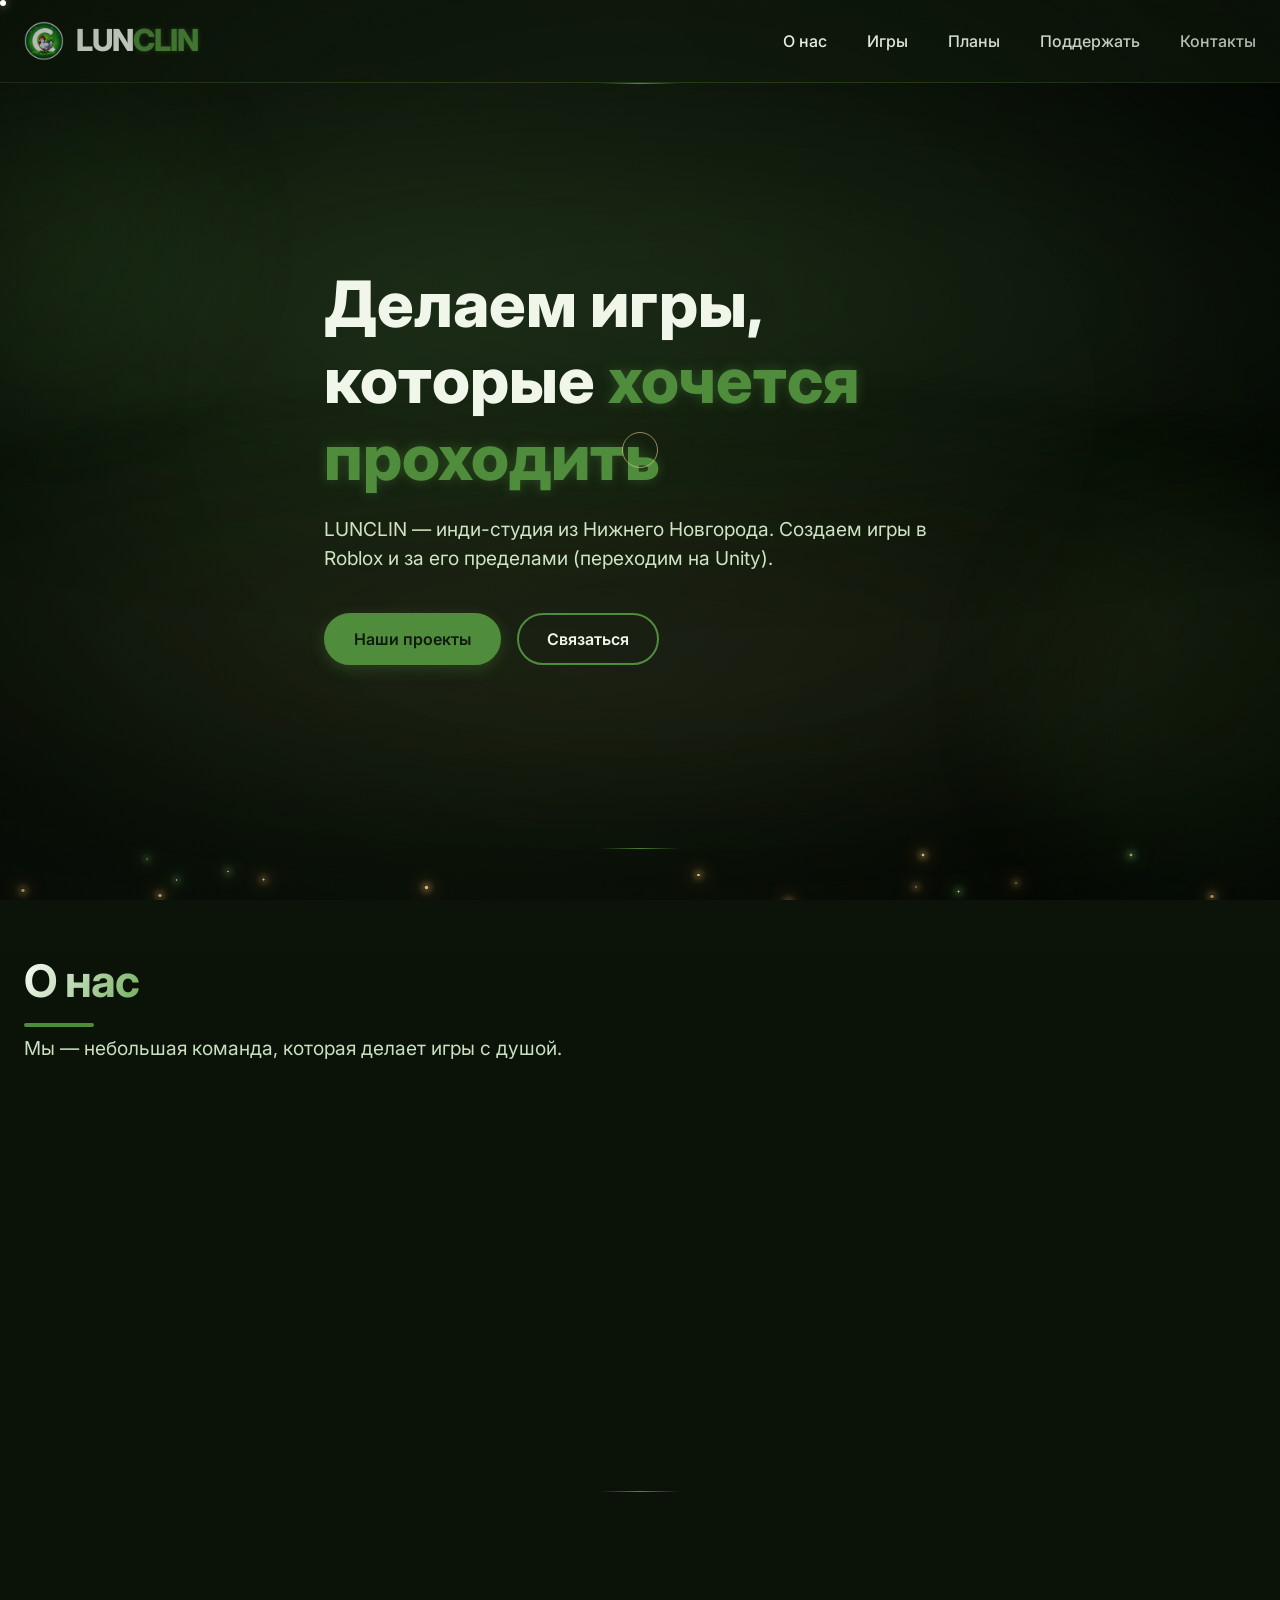
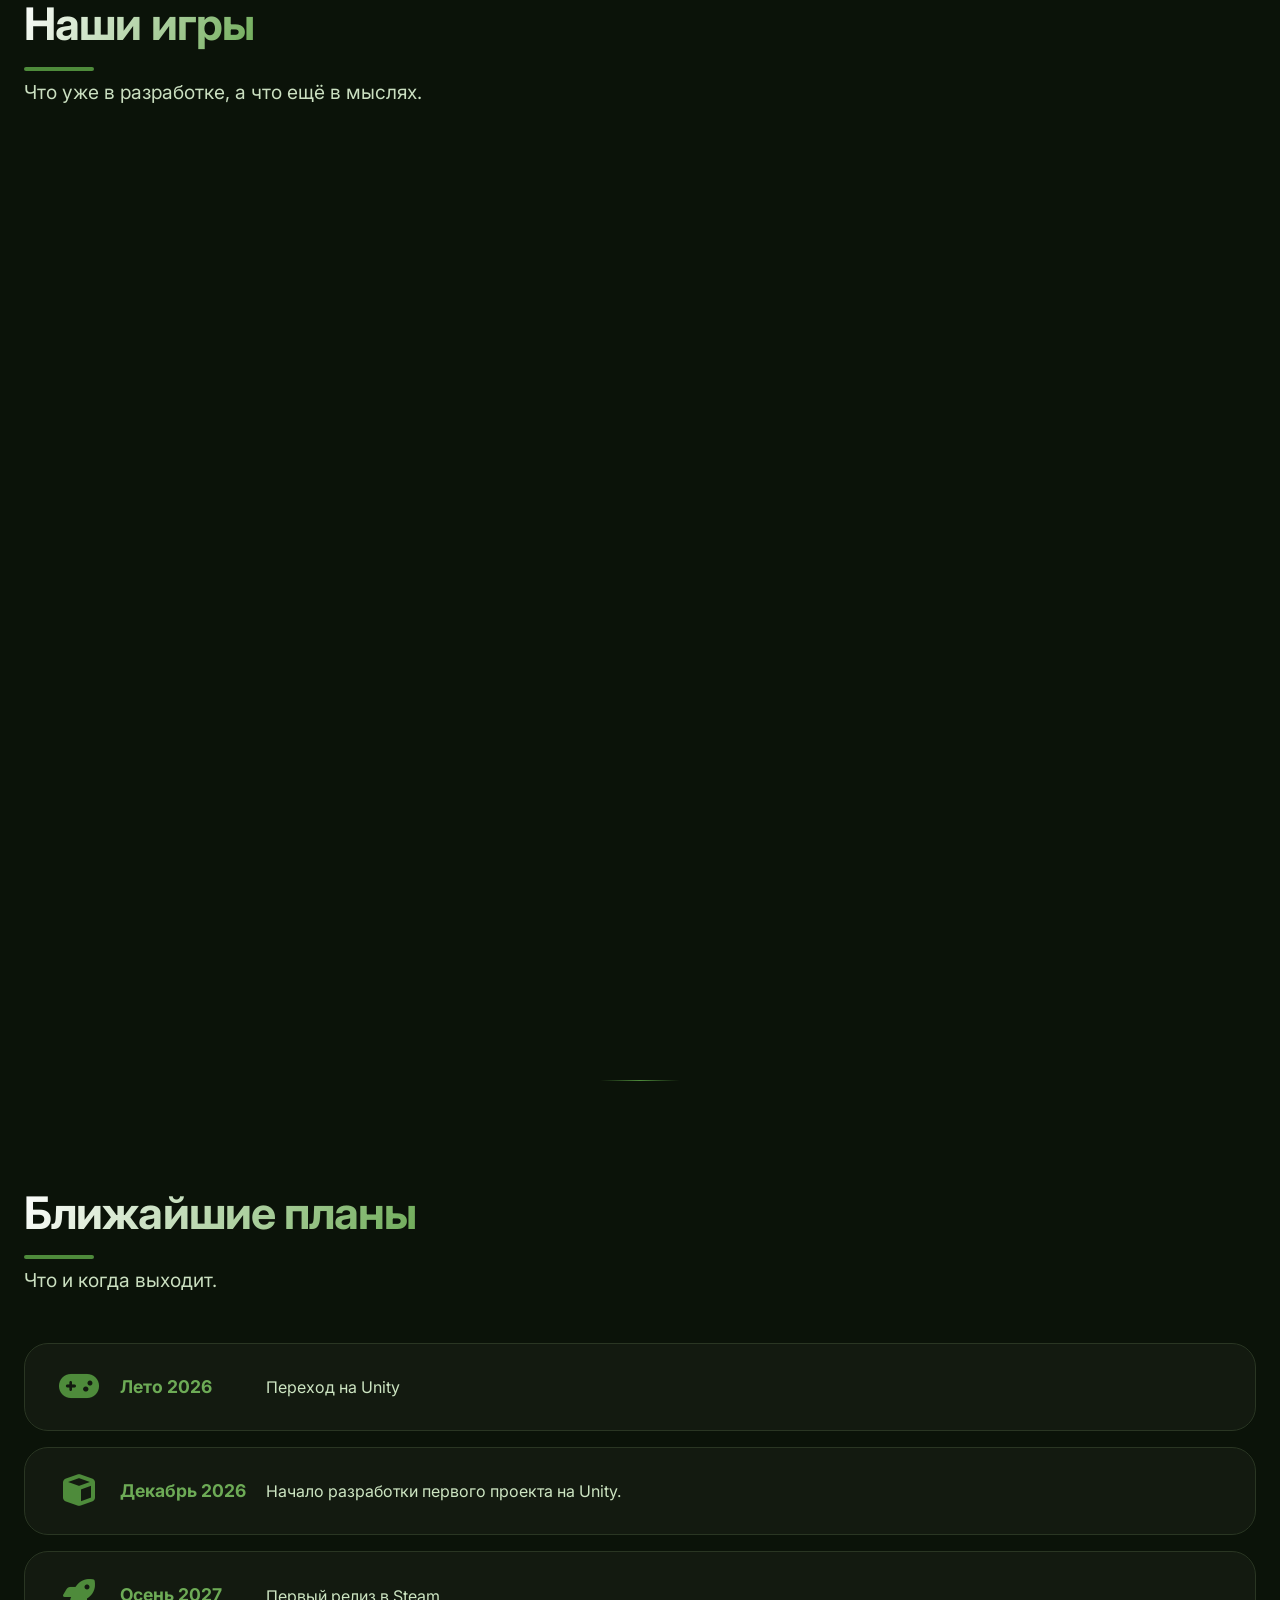
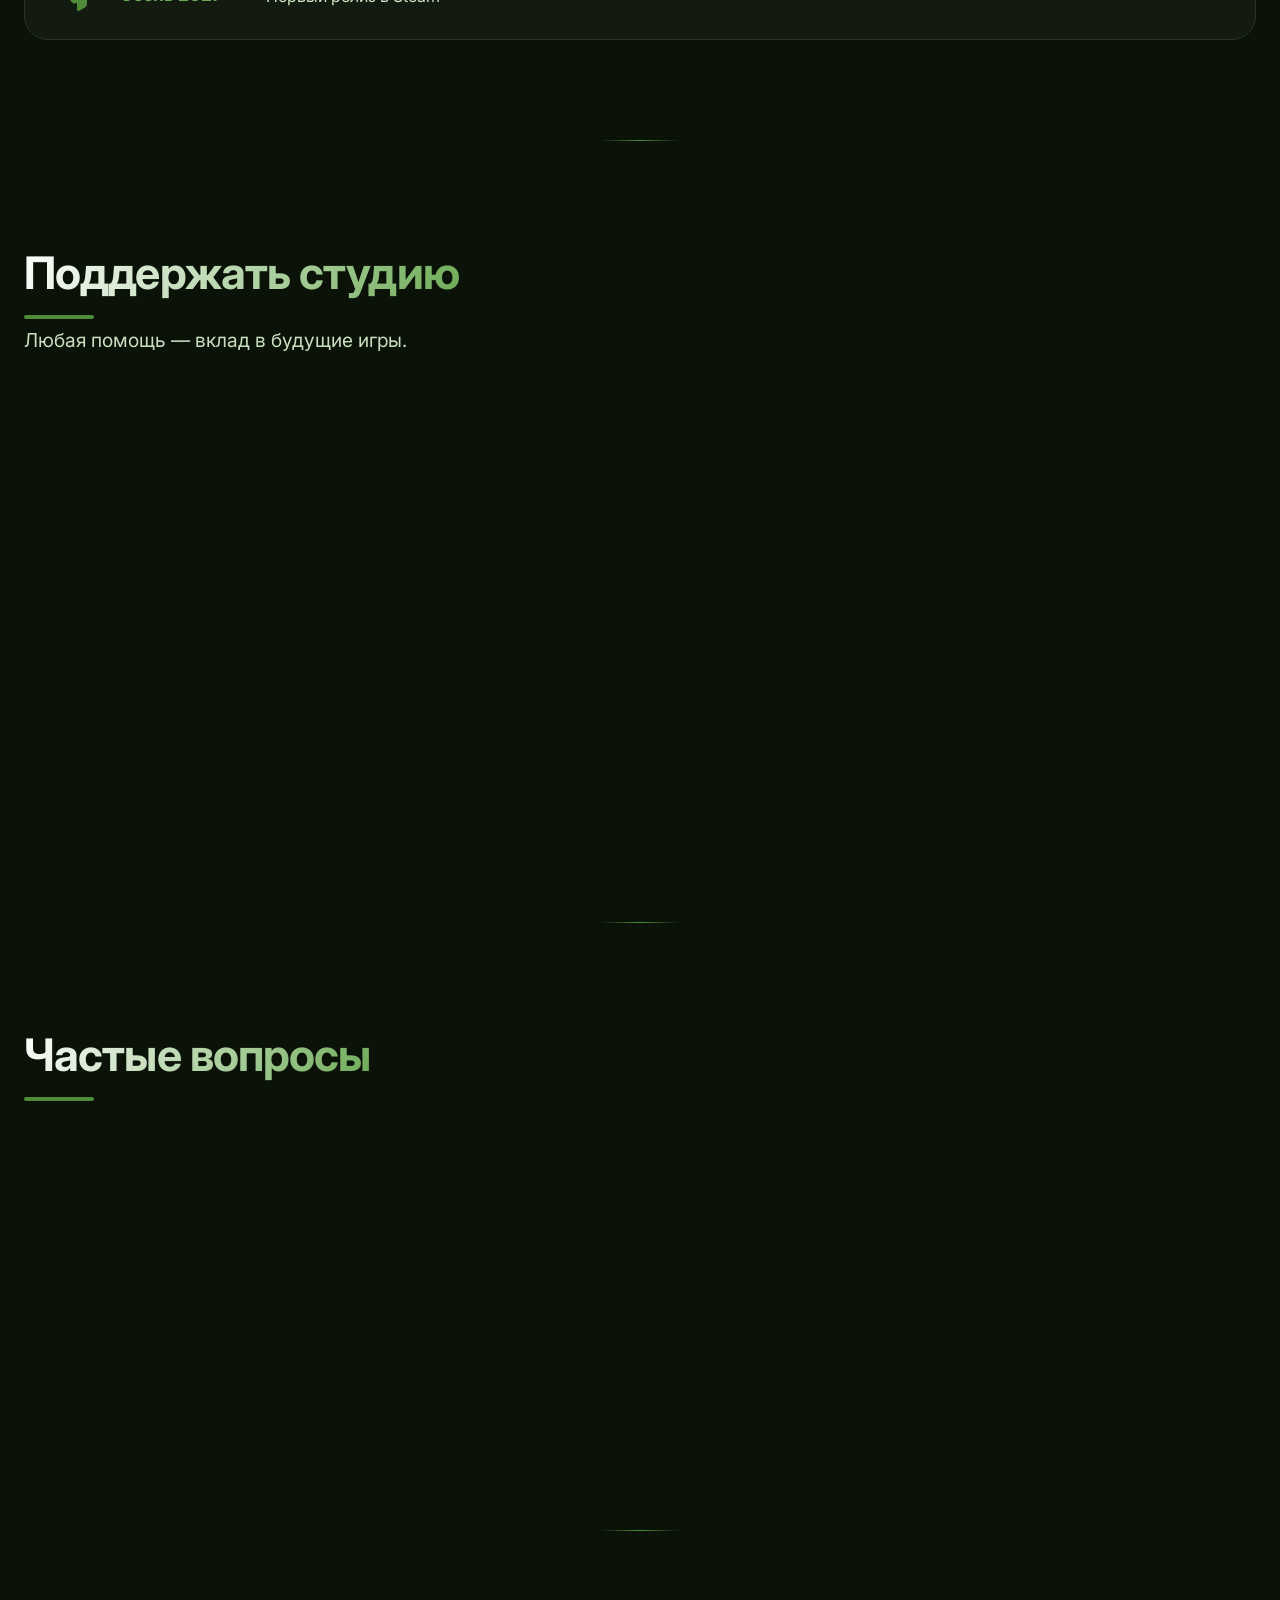
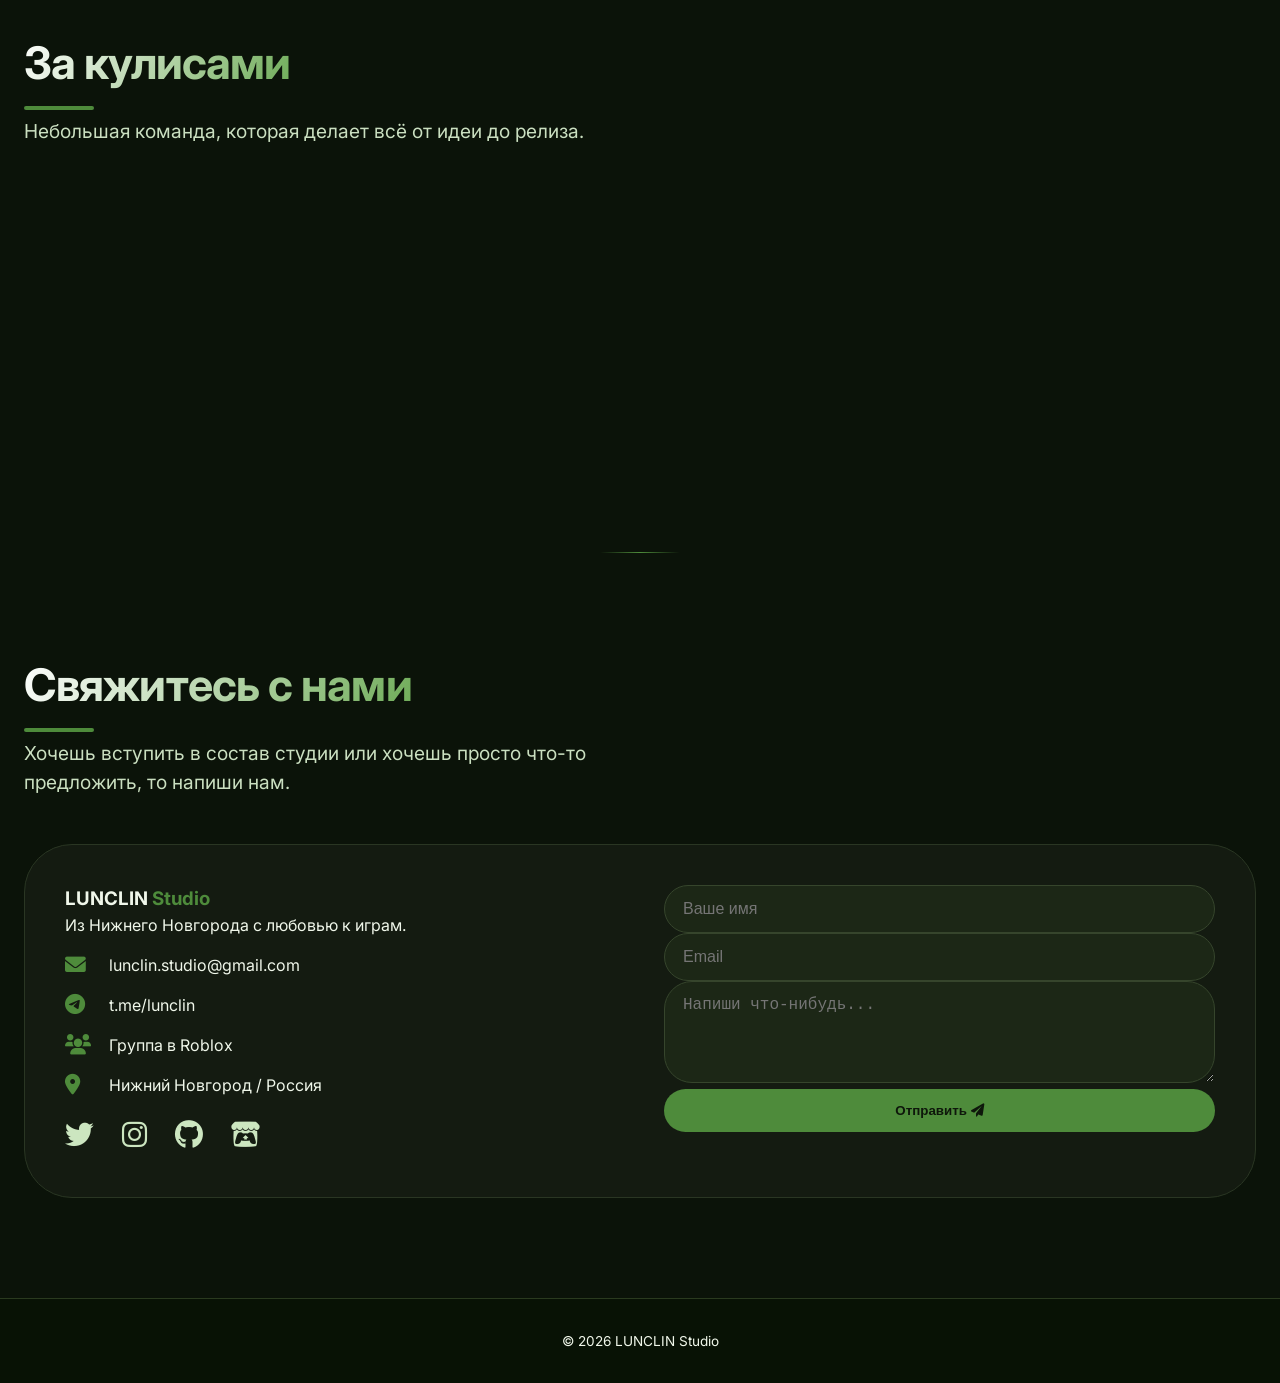
==== commit 3deeae0f: "Optimize site: WebP images, mobile layout, atmosphere" ====
--- a/index.html
+++ b/index.html
@@ -1,1678 +1,1760 @@
-<!DOCTYPE html>
-<html lang="ru">
-<head>
-    <meta charset="UTF-8">
-    <meta name="viewport" content="width=device-width, initial-scale=1.0">
-    <title>LUNCLIN Studio</title>
-    <link rel="icon" type="image/png" href="favicon.png">
-    <link href="https://fonts.googleapis.com/css2?family=Inter:opsz,wght@14..32,300;400;500;600;700;800&display=swap" rel="stylesheet">
-    <link rel="stylesheet" href="https://cdnjs.cloudflare.com/ajax/libs/font-awesome/6.0.0-beta3/css/all.min.css">
-    <style>
-        :root {
-            --primary: #4e8b3b;
-            --primary-dark: #3a692b;
-            --primary-light: #6dab56;
-            --primary-glow: rgba(78, 139, 59, 0.4);
-            --ember: #ffb45e;
-            --ember-soft: #ffcf8a;
-            --ember-glow: rgba(255, 180, 94, 0.35);
-            --bg-dark: #0b1309;
-            --card-bg: #171f14;
-            --text-light: #f0f7ea;
-            --border-color: #2a3623;
-            --transition-smooth: cubic-bezier(0.2, 0.9, 0.4, 1.1);
-        }
-
-        * {
-            margin: 0;
-            padding: 0;
-            box-sizing: border-box;
-            scrollbar-width: thin;
-            scrollbar-color: var(--primary) #0a1a05;
-        }
-
-        html {
-            scroll-behavior: smooth;
-        }
-
-        body {
-            font-family: 'Inter', sans-serif;
-            background-color: var(--bg-dark);
-            color: var(--text-light);
-            line-height: 1.5;
-            overflow-x: hidden;
-        }
-
-        ::selection {
-            background: rgba(78, 139, 59, 0.4);
-        }
-
-        body::before {
-            content: '';
-            position: fixed;
-            top: 0;
-            left: 0;
-            width: 100%;
-            height: 100%;
-            background: radial-gradient(circle at 30% 40%, #142010, #030603);
-            z-index: -2;
-        }
-
-        /* === ФОНОВЫЕ СЛОИ: светлячки + туман + декор === */
-        .bg-wrap {
-            position: fixed;
-            inset: 0;
-            z-index: -1;
-            overflow: hidden;
-            pointer-events: none;
-        }
-
-        .deco-circle {
-            position: absolute;
-            border-radius: 50%;
-            background: var(--primary-glow);
-            filter: blur(60px);
-            opacity: 0.3;
-            will-change: transform;
-        }
-
-        .deco-1 { width: 300px; height: 300px; top: 10%; left: -100px; }
-        .deco-2 { width: 400px; height: 400px; bottom: 0; right: -150px; }
-
-        .fog {
-            position: absolute;
-            inset: 0;
-            overflow: hidden;
-        }
-
-        .fog-layer {
-            position: absolute;
-            left: -30%;
-            width: 160%;
-            height: 55vh;
-            filter: blur(60px);
-            will-change: transform;
-            animation: fogDrift var(--fog-dur, 30s) ease-in-out infinite alternate;
-        }
-
-        .fog-1 {
-            top: 6%;
-            opacity: 0.32;
-            background: radial-gradient(ellipse at center, rgba(90, 140, 70, 0.5), rgba(20, 40, 15, 0.25) 60%, transparent 75%);
-            --fog-dur: 26s;
-            animation-delay: -12s;
-        }
-
-        .fog-2 {
-            bottom: 0;
-            opacity: 0.24;
-            background: radial-gradient(ellipse at center, rgba(150, 100, 55, 0.4), transparent 70%);
-            --fog-dur: 36s;
-            animation-delay: -20s;
-        }
-
-        .fog-3 {
-            top: 42%;
-            opacity: 0.18;
-            background: radial-gradient(ellipse at center, rgba(80, 120, 90, 0.35), transparent 70%);
-            --fog-dur: 44s;
-            animation-delay: -30s;
-        }
-
-        @keyframes fogDrift {
-            from { transform: translateX(-8%) scale(1); }
-            to { transform: translateX(8%) scale(1.18); }
-        }
-
-        .fireflies {
-            position: absolute;
-            inset: 0;
-        }
-
-        .firefly {
-            position: absolute;
-            border-radius: 50%;
-            background: radial-gradient(circle, #ffe9a8 0%, #ffcf6b 40%, rgba(255, 190, 90, 0) 70%);
-            box-shadow: 0 0 6px 2px rgba(255, 205, 130, 0.45), 0 0 18px 6px rgba(255, 170, 80, 0.16);
-            animation: fly var(--fly-dur, 20s) linear infinite, flicker var(--flick-dur, 2s) ease-in-out infinite;
-        }
-
-        .firefly-green {
-            background: radial-gradient(circle, #d9f7c0 0%, #9fd97e 40%, rgba(140, 220, 120, 0) 70%);
-            box-shadow: 0 0 6px 2px rgba(160, 220, 130, 0.4), 0 0 18px 6px rgba(120, 200, 100, 0.14);
-        }
-
-        @keyframes fly {
-            0%   { transform: translate(0, 0) scale(1); opacity: 0; }
-            10%  { opacity: 1; }
-            25%  { transform: translate(var(--fx1, 20px), -18vh) scale(0.92); }
-            50%  { transform: translate(var(--fx2, -30px), -42vh) scale(1.06); }
-            75%  { transform: translate(var(--fx3, 15px), -64vh) scale(0.95); }
-            90%  { opacity: 1; }
-            100% { transform: translate(0, -85vh) scale(1); opacity: 0; }
-        }
-
-        @keyframes flicker {
-            0%, 100% { opacity: 0.12; }
-            20% { opacity: 0.95; }
-            40% { opacity: 0.3; }
-            60% { opacity: 0.8; }
-            80% { opacity: 0.25; }
-        }
-
-        /* === ПЛЁНОЧНЫЙ ЭФФЕКТ: зерно + виньетка === */
-        .film-grain {
-            position: fixed;
-            top: -50px;
-            left: -50px;
-            width: calc(100% + 100px);
-            height: calc(100% + 100px);
-            pointer-events: none;
-            z-index: 9001;
-            opacity: 0.05;
-            mix-blend-mode: overlay;
-            background-image: url("data:image/svg+xml,%3Csvg xmlns='http://www.w3.org/2000/svg' width='300' height='300'%3E%3Cfilter id='n'%3E%3CfeTurbulence type='fractalNoise' baseFrequency='0.75' numOctaves='2' stitchTiles='stitch'/%3E%3C/filter%3E%3Crect width='100%25' height='100%25' filter='url(%23n)'/%3E%3C/svg%3E");
-            animation: grainShift 0.9s steps(6) infinite;
-        }
-
-        @keyframes grainShift {
-            0%   { transform: translate(0, 0); }
-            20%  { transform: translate(-12px, 8px); }
-            40%  { transform: translate(8px, -12px); }
-            60%  { transform: translate(-8px, -8px); }
-            80%  { transform: translate(12px, 12px); }
-            100% { transform: translate(0, 0); }
-        }
-
-        .vignette {
-            position: fixed;
-            inset: 0;
-            pointer-events: none;
-            z-index: 9000;
-            background: radial-gradient(ellipse at 50% 45%, transparent 50%, rgba(2, 5, 2, 0.4) 100%);
-        }
-
-        /* === КАСТОМНЫЙ КУРСОР === */
-        @media (pointer: fine) {
-            body, a, button, input, textarea { cursor: none; }
-        }
-
-        .cursor-dot, .cursor-ring {
-            position: fixed;
-            top: 0;
-            left: 0;
-            pointer-events: none;
-            border-radius: 50%;
-            z-index: 10002;
-        }
-
-        .cursor-dot {
-            width: 6px;
-            height: 6px;
-            background: #fff;
-            box-shadow: 0 0 8px rgba(255, 220, 160, 0.6);
-        }
-
-        .cursor-ring {
-            width: 36px;
-            height: 36px;
-            border: 1.5px solid rgba(255, 220, 160, 0.55);
-            transition: width 0.25s ease, height 0.25s ease, border-color 0.25s ease, background 0.25s ease;
-        }
-
-        .cursor-ring.is-hover {
-            width: 58px;
-            height: 58px;
-            border-color: var(--ember);
-            background: rgba(255, 180, 94, 0.08);
-        }
-
-        .cursor-ring.is-down {
-            border-color: var(--primary-light);
-            background: rgba(78, 139, 59, 0.12);
-        }
-
-        /* === ТОСТ-ПАСХАЛКА === */
-        .toast {
-            position: fixed;
-            bottom: 24px;
-            left: 50%;
-            transform: translate(-50%, 20px);
-            opacity: 0;
-            background: rgba(23, 31, 20, 0.95);
-            border: 1px solid rgba(255, 180, 94, 0.5);
-            color: #ffe3bd;
-            padding: 12px 20px;
-            border-radius: 40px;
-            z-index: 10001;
-            transition: opacity 0.4s ease, transform 0.4s var(--transition-smooth);
-            pointer-events: none;
-            box-shadow: 0 0 25px rgba(255, 180, 94, 0.15);
-            font-size: 0.9rem;
-        }
-
-        .toast.show {
-            opacity: 1;
-            transform: translate(-50%, 0);
-        }
-
-        .container {
-            max-width: 1280px;
-            margin: 0 auto;
-            padding: 0 24px;
-        }
-
-        section {
-            padding: 100px 0;
-            position: relative;
-            z-index: 2;
-        }
-
-        section::before {
-            content: '';
-            position: absolute;
-            top: 0;
-            left: 50%;
-            transform: translateX(-50%);
-            width: 80px;
-            height: 1px;
-            background: linear-gradient(90deg, transparent, var(--primary), transparent);
-        }
-
-        h2 {
-            font-size: 2.8rem;
-            font-weight: 700;
-            margin-bottom: 1.2rem;
-            position: relative;
-            display: inline-block;
-            background: linear-gradient(120deg, #fff, var(--primary-light));
-            background-clip: text;
-            -webkit-background-clip: text;
-            color: transparent;
-            letter-spacing: -0.02em;
-        }
-
-        h2::after {
-            content: '';
-            position: absolute;
-            bottom: -12px;
-            left: 0;
-            width: 70px;
-            height: 4px;
-            background: var(--primary);
-            border-radius: 4px;
-            transition: width 0.3s ease, box-shadow 0.3s ease;
-        }
-
-        h2:hover::after {
-            width: 120px;
-            box-shadow: 0 0 12px var(--ember-glow), 0 0 4px var(--ember-glow);
-        }
-
-        .section-sub {
-            font-size: 1.2rem;
-            color: #cadfc0;
-            margin-bottom: 3rem;
-            max-width: 650px;
-        }
-
-        .btn {
-            display: inline-block;
-            padding: 12px 28px;
-            font-weight: 600;
-            border-radius: 40px;
-            transition: all 0.3s var(--transition-smooth);
-            cursor: pointer;
-            text-decoration: none;
-            position: relative;
-            overflow: hidden;
-            z-index: 1;
-        }
-
-        .btn::before {
-            content: '';
-            position: absolute;
-            top: 0;
-            left: -100%;
-            width: 100%;
-            height: 100%;
-            background: rgba(255, 255, 255, 0.1);
-            transition: left 0.4s ease;
-            z-index: -1;
-        }
-
-        .btn:hover::before { left: 0; }
-
-        .btn-primary {
-            background: var(--primary);
-            border: 2px solid var(--primary);
-            color: #0f1a0c;
-            box-shadow: 0 4px 15px rgba(78, 139, 59, 0.3);
-        }
-
-        .btn-primary:hover {
-            background: var(--primary-dark);
-            transform: translateY(-4px);
-        }
-
-        .btn-outline {
-            border: 2px solid var(--primary);
-            color: var(--text-light);
-        }
-
-        .btn-outline:hover {
-            background: rgba(78, 139, 59, 0.15);
-            transform: translateY(-3px);
-        }
-
-        header {
-            position: sticky;
-            top: 0;
-            backdrop-filter: blur(12px);
-            background: rgba(15, 25, 12, 0.8);
-            border-bottom: 1px solid rgba(78, 139, 59, 0.3);
-            padding: 18px 0;
-            z-index: 100;
-        }
-
-        .navbar {
-            display: flex;
-            justify-content: space-between;
-            align-items: center;
-            flex-wrap: wrap;
-            gap: 16px;
-        }
-
-        .logo-wrapper {
-            display: flex;
-            align-items: center;
-            gap: 12px;
-            flex-shrink: 0;
-        }
-
-        .logo-image {
-            height: 40px;
-            width: auto;
-            display: block;
-            object-fit: contain;
-            transition: transform 0.3s ease;
-        }
-
-        .logo-image:hover {
-            animation: glitch 0.45s steps(2) 1;
-        }
-
-        @keyframes glitch {
-            0%   { transform: translate(0, 0); filter: none; }
-            20%  { transform: translate(-2px, 1px) skewX(-4deg); filter: hue-rotate(40deg); }
-            40%  { transform: translate(2px, -1px); filter: hue-rotate(-30deg) brightness(1.3); }
-            60%  { transform: translate(-1px, -1px) skewX(3deg); filter: hue-rotate(20deg) saturate(1.4); }
-            100% { transform: translate(0, 0); filter: none; }
-        }
-
-        .logo {
-            font-size: 1.9rem;
-            font-weight: 800;
-            letter-spacing: -1px;
-        }
-
-        .logo span {
-            color: var(--primary);
-            text-shadow: 0 0 5px var(--primary-glow);
-            animation: glowPulse 3.5s ease-in-out infinite;
-        }
-
-        @keyframes glowPulse {
-            0%, 100% { text-shadow: 0 0 5px var(--primary-glow); }
-            50% { text-shadow: 0 0 14px var(--primary-glow), 0 0 4px rgba(255, 180, 94, 0.25); }
-        }
-
-        .logo-icon {
-            font-size: 2rem;
-            color: var(--primary);
-        }
-
-        .nav-links {
-            display: flex;
-            gap: 2.5rem;
-            flex-wrap: wrap;
-        }
-
-        .nav-links a {
-            text-decoration: none;
-            color: var(--text-light);
-            font-weight: 500;
-            position: relative;
-            transition: color 0.3s ease;
-        }
-
-        .nav-links a::after {
-            content: '';
-            position: absolute;
-            bottom: -5px;
-            left: 0;
-            width: 0;
-            height: 2px;
-            background: var(--primary);
-            transition: width 0.25s ease;
-        }
-
-        .nav-links a:hover::after {
-            width: 100%;
-        }
-
-        .nav-links a:hover {
-            color: var(--primary-light);
-        }
-
-        /* === ГЛАВНЫЙ ЭКРАН === */
-        .hero {
-            min-height: 85vh;
-            display: flex;
-            align-items: center;
-        }
-
-        .hero-content {
-            max-width: 680px;
-        }
-
-        .hero h1 {
-            font-size: 4rem;
-            line-height: 1.2;
-            margin-bottom: 1.2rem;
-            font-weight: 800;
-        }
-
-        .hero .word {
-            display: inline-block;
-            opacity: 0;
-            animation: wordIn 0.9s var(--transition-smooth) forwards;
-        }
-
-        .hero .word.accent {
-            color: var(--primary);
-            animation-name: wordInGlow;
-        }
-
-        @keyframes wordIn {
-            0% { opacity: 0; transform: translateY(24px); filter: blur(10px); }
-            100% { opacity: 1; transform: translateY(0); filter: blur(0); }
-        }
-
-        @keyframes wordInGlow {
-            0% { opacity: 0; transform: translateY(24px); filter: blur(10px); text-shadow: 0 0 0 rgba(78, 139, 59, 0); }
-            60% { text-shadow: 0 0 22px var(--primary-glow), 0 0 6px var(--primary-glow); }
-            100% { opacity: 1; transform: translateY(0); filter: blur(0); text-shadow: 0 0 12px var(--primary-glow); }
-        }
-
-        .hero p {
-            font-size: 1.2rem;
-            margin-bottom: 2.5rem;
-            color: #cde5c2;
-        }
-
-        .hero-buttons {
-            display: flex;
-            gap: 1rem;
-            flex-wrap: wrap;
-        }
-
-        /* === СЕКЦИИ === */
-        .features-grid {
-            display: grid;
-            grid-template-columns: repeat(auto-fit, minmax(260px, 1fr));
-            gap: 2rem;
-            margin-top: 2rem;
-        }
-
-        .feature-card {
-            background: rgba(23, 31, 20, 0.7);
-            backdrop-filter: blur(2px);
-            padding: 2rem 1.5rem;
-            border-radius: 32px;
-            border: 1px solid var(--border-color);
-            transition: all 0.4s var(--transition-smooth);
-        }
-
-        .feature-card:hover {
-            transform: translateY(-10px);
-            border-color: rgba(255, 180, 94, 0.45);
-            box-shadow: 0 20px 35px -12px rgba(0, 0, 0, 0.6), 0 0 24px rgba(255, 180, 94, 0.07);
-        }
-
-        .feature-icon {
-            font-size: 2.8rem;
-            color: var(--primary);
-            margin-bottom: 1.2rem;
-            display: inline-block;
-            transition: color 0.3s ease, text-shadow 0.3s ease;
-        }
-
-        .feature-card:hover .feature-icon {
-            color: var(--ember);
-            text-shadow: 0 0 16px var(--ember-glow);
-        }
-
-        .projects-grid {
-            display: grid;
-            grid-template-columns: repeat(auto-fit, minmax(300px, 1fr));
-            gap: 2rem;
-            perspective: 1200px;
-        }
-
-        .project-item {
-            background: rgba(18, 27, 14, 0.75);
-            backdrop-filter: blur(4px);
-            border-radius: 32px;
-            overflow: hidden;
-            border: 1px solid rgba(78, 139, 59, 0.3);
-            transition: transform 0.15s ease-out, box-shadow 0.4s ease, border-color 0.4s ease;
-            position: relative;
-            box-shadow: 0 10px 25px -8px rgba(0, 0, 0, 0.5);
-            display: flex;
-            flex-direction: column;
-            height: 100%;
-            will-change: transform;
-        }
-
-        .project-item::before {
-            content: '';
-            position: absolute;
-            top: 0;
-            left: 0;
-            right: 0;
-            height: 3px;
-            background: linear-gradient(90deg, var(--primary), var(--ember), transparent);
-            transform: scaleX(0);
-            transform-origin: left;
-            transition: transform 0.5s ease;
-            z-index: 2;
-        }
-
-        .project-item:hover::before {
-            transform: scaleX(1);
-        }
-
-        .project-item:hover {
-            border-color: rgba(255, 190, 110, 0.55);
-            box-shadow: 0 25px 40px -12px rgba(0, 0, 0, 0.7), 0 0 0 1px rgba(255, 180, 94, 0.18), 0 0 30px rgba(255, 180, 94, 0.08);
-        }
-
-        .project-img {
-            height: 220px;
-            background: linear-gradient(135deg, #1f2e1a, #0e170c);
-            display: flex;
-            align-items: center;
-            justify-content: center;
-            position: relative;
-            overflow: hidden;
-            flex-shrink: 0;
-        }
-
-        .project-img::after {
-            content: '';
-            position: absolute;
-            inset: 0;
-            background: radial-gradient(ellipse at center, transparent 55%, rgba(2, 6, 2, 0.45) 100%);
-            pointer-events: none;
-        }
-
-        .project-img img {
-            max-width: 85%;
-            max-height: 85%;
-            object-fit: contain;
-            border-radius: 18px;
-            transition: transform 0.4s ease, filter 0.3s ease;
-            box-shadow: 0 8px 20px rgba(0, 0, 0, 0.4);
-            will-change: transform;
-        }
-
-        .project-item:hover .project-img img {
-            filter: brightness(1.08) contrast(1.03);
-        }
-
-        .placeholder-icon {
-            font-size: 4rem;
-            color: rgba(78, 139, 59, 0.3);
-            transition: all 0.4s ease;
-        }
-
-        .project-item:hover .placeholder-icon {
-            transform: scale(1.2);
-            color: rgba(78, 139, 59, 0.6);
-        }
-
-        /* Секретный тизер поверх карточки */
-        .project-link-overlay {
-            position: absolute;
-            top: 0;
-            left: 0;
-            width: 100%;
-            height: 100%;
-            display: flex;
-            align-items: center;
-            justify-content: center;
-            opacity: 0;
-            transition: opacity 0.35s ease;
-            background: radial-gradient(ellipse at center, rgba(10, 18, 8, 0.35), rgba(3, 6, 3, 0.82));
-            backdrop-filter: blur(3px);
-            cursor: pointer;
-            text-decoration: none;
-            z-index: 1;
-        }
-
-        .project-item:hover .project-link-overlay {
-            opacity: 1;
-        }
-
-        .secret-box {
-            text-align: center;
-            padding: 0 24px;
-            transform: translateY(14px);
-            transition: transform 0.4s var(--transition-smooth);
-        }
-
-        .project-item:hover .secret-box {
-            transform: translateY(0);
-        }
-
-        .secret-icon {
-            font-size: 1.6rem;
-            color: var(--ember);
-            margin-bottom: 0.6rem;
-            filter: drop-shadow(0 0 8px var(--ember-glow));
-        }
-
-        .secret-text {
-            color: #fff;
-            font-size: 0.95rem;
-            font-style: italic;
-            line-height: 1.4;
-            text-shadow: 0 2px 8px rgba(0, 0, 0, 0.6);
-        }
-
-        .secret-hint {
-            display: inline-flex;
-            align-items: center;
-            gap: 6px;
-            margin-top: 0.8rem;
-            padding: 4px 14px;
-            border-radius: 30px;
-            background: rgba(0, 0, 0, 0.5);
-            border: 1px solid rgba(255, 255, 255, 0.15);
-            color: #cdd9c4;
-            font-size: 0.72rem;
-            text-transform: uppercase;
-            letter-spacing: 0.6px;
-        }
-
-        .project-info {
-            padding: 1.6rem;
-            background: linear-gradient(to top, rgba(0, 0, 0, 0.3), transparent);
-            display: flex;
-            flex-direction: column;
-            flex: 1;
-        }
-
-        .project-tags {
-            display: flex;
-            flex-wrap: wrap;
-            gap: 0.5rem;
-            margin-bottom: 0.8rem;
-            align-items: center;
-        }
-
-        .project-badge {
-            display: inline-flex;
-            align-items: center;
-            padding: 3px 12px;
-            border-radius: 40px;
-            font-size: 0.65rem;
-            font-weight: 600;
-            letter-spacing: 0.3px;
-            text-transform: uppercase;
-            white-space: nowrap;
-            transition: all 0.2s ease;
-            height: 24px;
-            line-height: 1;
-        }
-
-        .project-badge.status {
-            background: rgba(78, 139, 59, 0.2);
-            color: var(--primary-light);
-            border: 1px solid rgba(78, 139, 59, 0.3);
-        }
-
-        .project-badge.platform {
-            background: rgba(255, 255, 255, 0.06);
-            color: #a0b895;
-            border: 1px solid rgba(255, 255, 255, 0.08);
-        }
-
-        .project-item:hover .project-badge.status {
-            background: rgba(78, 139, 59, 0.4);
-            border-color: var(--primary);
-            color: #e0f5d8;
-        }
-
-        .project-item:hover .project-badge.platform {
-            background: rgba(255, 255, 255, 0.12);
-            border-color: rgba(255, 255, 255, 0.2);
-            color: #d4ecd0;
-        }
-
-        .project-info h3 {
-            font-size: 1.5rem;
-            margin-bottom: 0.4rem;
-            font-weight: 700;
-            letter-spacing: -0.3px;
-            background: linear-gradient(135deg, #fff, #d4ecd0);
-            background-clip: text;
-            -webkit-background-clip: text;
-            color: transparent;
-        }
-
-        .project-info p {
-            color: #cde5c2;
-            line-height: 1.5;
-            font-size: 0.92rem;
-            margin: 0;
-            flex: 1;
-        }
-
-        .roadmap-cards {
-            display: flex;
-            flex-direction: column;
-            gap: 1rem;
-        }
-
-        .roadmap-card {
-            background: rgba(23, 31, 20, 0.7);
-            backdrop-filter: blur(2px);
-            border-radius: 24px;
-            padding: 1.2rem 1.8rem;
-            display: flex;
-            align-items: center;
-            flex-wrap: wrap;
-            gap: 1rem;
-            transition: all 0.3s;
-            border: 1px solid var(--border-color);
-        }
-
-        .roadmap-card:hover {
-            transform: translateX(8px);
-            border-color: rgba(255, 180, 94, 0.45);
-            background: rgba(30, 40, 24, 0.8);
-        }
-
-        .roadmap-icon {
-            font-size: 2rem;
-            color: var(--primary);
-            width: 50px;
-            text-align: center;
-            transition: color 0.3s ease;
-        }
-
-        .roadmap-card:hover .roadmap-icon {
-            color: var(--ember);
-        }
-
-        .roadmap-date {
-            min-width: 130px;
-            font-weight: 700;
-            color: var(--primary-light);
-            font-size: 1.1rem;
-        }
-
-        .roadmap-text {
-            flex: 1;
-            color: #cde5c2;
-        }
-
-        .support-card {
-            background: linear-gradient(135deg, rgba(78, 139, 59, 0.15), rgba(0, 0, 0, 0.4));
-            border-radius: 48px;
-            padding: 2.5rem;
-            text-align: center;
-            border: 1px solid rgba(255, 180, 94, 0.45);
-            box-shadow: 0 0 20px rgba(255, 180, 94, 0.15);
-            transition: 0.3s;
-        }
-
-        .support-card:hover {
-            transform: scale(1.01);
-            box-shadow: 0 0 30px rgba(255, 180, 94, 0.3);
-        }
-
-        .support-heart {
-            font-size: 3rem;
-            color: #ff7b89;
-            margin-bottom: 1rem;
-            display: inline-block;
-            animation: heartbeat 1.8s ease-in-out infinite;
-        }
-
-        @keyframes heartbeat {
-            0%, 100% { transform: scale(1); }
-            15% { transform: scale(1.18); }
-            30% { transform: scale(1); }
-            45% { transform: scale(1.14); }
-        }
-
-        .support-options {
-            display: flex;
-            justify-content: center;
-            gap: 2rem;
-            flex-wrap: wrap;
-            margin: 2rem 0;
-        }
-
-        .support-option {
-            background: rgba(0, 0, 0, 0.4);
-            border-radius: 1.5rem;
-            padding: 1rem 1.5rem;
-            min-width: 160px;
-            border: 1px solid var(--border-color);
-        }
-
-        .support-option i {
-            font-size: 2rem;
-            color: var(--primary);
-            margin-bottom: 0.5rem;
-            display: inline-block;
-        }
-
-        .btn-boosty {
-            background: #ffaa33;
-            color: #1f2c00;
-            border: 2px solid #ffaa33;
-            box-shadow: 0 4px 15px rgba(255, 170, 51, 0.25);
-            animation: breath 2.8s ease-in-out infinite;
-        }
-
-        .btn-boosty:hover {
-            background: #ff9c14;
-            transform: translateY(-4px);
-        }
-
-        @keyframes breath {
-            0%, 100% { box-shadow: 0 0 0 0 rgba(255, 170, 51, 0.35), 0 4px 15px rgba(255, 170, 51, 0.25); }
-            50% { box-shadow: 0 0 0 14px rgba(255, 170, 51, 0), 0 4px 24px rgba(255, 170, 51, 0.45); }
-        }
-
-        .faq-grid {
-            display: grid;
-            gap: 1rem;
-            max-width: 1300px;
-            margin: 0 auto;
-        }
-
-        .faq-item {
-            background: rgba(0, 0, 0, 0.45);
-            backdrop-filter: blur(6px);
-            border-radius: 30px;
-            padding: 1.2rem 1.8rem;
-            border-left: 5px solid var(--primary);
-            transition: border-color 0.3s ease, background 0.3s ease;
-        }
-
-        .faq-item:hover {
-            border-left-color: var(--ember);
-            background: rgba(6, 12, 5, 0.55);
-        }
-
-        .faq-question {
-            font-weight: 700;
-            color: var(--primary-light);
-            margin-bottom: 0.5rem;
-            font-size: 1.1rem;
-        }
-
-        .team-grid {
-            display: flex;
-            flex-wrap: wrap;
-            gap: 2rem;
-            justify-content: center;
-        }
-
-        .team-card {
-            background: var(--card-bg);
-            border-radius: 32px;
-            padding: 1.8rem;
-            text-align: center;
-            width: 220px;
-            border: 1px solid var(--border-color);
-            transition: all 0.3s ease;
-        }
-
-        .team-card:hover {
-            transform: translateY(-8px);
-            border-color: rgba(255, 180, 94, 0.4);
-            box-shadow: 0 15px 30px -10px rgba(0, 0, 0, 0.5), 0 0 20px rgba(255, 180, 94, 0.06);
-        }
-
-        .team-avatar {
-            width: 100px;
-            height: 100px;
-            margin: 0 auto 1rem;
-            border-radius: 50%;
-            overflow: hidden;
-            background: #1e2a18;
-            display: flex;
-            align-items: center;
-            justify-content: center;
-            transition: all 0.3s ease;
-            flex-shrink: 0;
-        }
-
-        .team-avatar i {
-            font-size: 3.5rem;
-            color: var(--primary);
-        }
-
-        .team-avatar img {
-            width: 100%;
-            height: 100%;
-            object-fit: cover;
-            transition: transform 0.4s ease;
-            display: block;
-        }
-
-        .team-card:hover .team-avatar {
-            transform: scale(1.05);
-            box-shadow: 0 0 20px rgba(255, 180, 94, 0.2);
-        }
-
-        .team-card:hover .team-avatar img {
-            transform: scale(1.1);
-        }
-
-        .team-card h4 {
-            font-size: 1.2rem;
-            margin-bottom: 0.2rem;
-        }
-
-        .team-card p {
-            color: #a0b895;
-            font-size: 0.85rem;
-        }
-
-        .team-card .vacancy-badge {
-            display: inline-block;
-            background: rgba(255, 170, 51, 0.2);
-            color: #ffaa33;
-            padding: 2px 12px;
-            border-radius: 20px;
-            font-size: 0.7rem;
-            font-weight: 600;
-            margin-top: 0.5rem;
-            border: 1px solid rgba(255, 170, 51, 0.3);
-        }
-
-        .contact-flex {
-            display: flex;
-            flex-wrap: wrap;
-            gap: 3rem;
-            background: rgba(23, 31, 20, 0.8);
-            backdrop-filter: blur(4px);
-            border-radius: 48px;
-            padding: 2.5rem;
-            border: 1px solid var(--border-color);
-        }
-
-        .contact-info {
-            flex: 1;
-        }
-
-        .contact-form {
-            flex: 1;
-            min-width: 260px;
-        }
-
-        .contact-details p {
-            margin: 1rem 0;
-            display: flex;
-            align-items: center;
-            gap: 12px;
-        }
-
-        .contact-details i {
-            width: 32px;
-            color: var(--primary);
-            font-size: 1.3rem;
-        }
-
-        .social-links a {
-            color: #cce6c0;
-            font-size: 1.8rem;
-            margin-right: 1.5rem;
-            display: inline-block;
-            transition: 0.2s;
-        }
-
-        .social-links a:hover {
-            color: var(--ember);
-            transform: translateY(-4px);
-        }
-
-        input, textarea {
-            width: 100%;
-            background: #1c2716;
-            border: 1px solid #36452c;
-            padding: 14px 18px;
-            border-radius: 28px;
-            color: white;
-            font-size: 1rem;
-            transition: 0.2s;
-        }
-
-        input:focus, textarea:focus {
-            border-color: var(--primary);
-            outline: none;
-            box-shadow: 0 0 0 3px rgba(78, 139, 59, 0.2);
-        }
-
-        button[type="submit"] {
-            background: var(--primary);
-            border: none;
-            width: 100%;
-            padding: 14px;
-            font-weight: bold;
-            border-radius: 40px;
-            color: #0e170b;
-            cursor: pointer;
-            transition: 0.3s;
-        }
-
-        button[type="submit"]:hover {
-            background: var(--primary-dark);
-            color: white;
-            transform: scale(1.02);
-        }
-
-        .fade-up {
-            opacity: 0;
-            transform: translateY(40px);
-            filter: blur(6px);
-            transition: opacity 0.8s var(--transition-smooth), transform 0.8s var(--transition-smooth), filter 0.8s var(--transition-smooth);
-        }
-
-        .fade-up.visible {
-            opacity: 1;
-            transform: translateY(0);
-            filter: blur(0);
-        }
-
-        .features-grid > .fade-up:nth-child(2) { transition-delay: 0.1s; }
-        .features-grid > .fade-up:nth-child(3) { transition-delay: 0.2s; }
-        .features-grid > .fade-up:nth-child(4) { transition-delay: 0.3s; }
-        .projects-grid > .fade-up:nth-child(2) { transition-delay: 0.1s; }
-        .projects-grid > .fade-up:nth-child(3) { transition-delay: 0.2s; }
-        .projects-grid > .fade-up:nth-child(4) { transition-delay: 0.3s; }
-        .team-grid > .fade-up:nth-child(2) { transition-delay: 0.08s; }
-        .team-grid > .fade-up:nth-child(3) { transition-delay: 0.16s; }
-        .team-grid > .fade-up:nth-child(4) { transition-delay: 0.24s; }
-        .team-grid > .fade-up:nth-child(5) { transition-delay: 0.32s; }
-
-        footer {
-            background: #081205;
-            text-align: center;
-            padding: 2rem;
-            border-top: 1px solid #2a3a1f;
-            font-size: 0.85rem;
-        }
-
-        ::-webkit-scrollbar {
-            width: 8px;
-            height: 8px;
-        }
-
-        ::-webkit-scrollbar-track {
-            background: #0a1a05;
-            border-radius: 10px;
-        }
-
-        ::-webkit-scrollbar-thumb {
-            background: linear-gradient(135deg, var(--primary), var(--primary-light));
-            border-radius: 10px;
-            transition: all 0.2s ease;
-        }
-
-        ::-webkit-scrollbar-thumb:hover {
-            background: linear-gradient(135deg, var(--primary-light), var(--primary));
-        }
-
-        /* === ДОСТУПНОСТЬ: отключаем анимации по запросу === */
-        @media (prefers-reduced-motion: reduce) {
-            html { scroll-behavior: auto; }
-            *, *::before, *::after {
-                animation-duration: 0.01ms !important;
-                animation-iteration-count: 1 !important;
-                transition-duration: 0.01ms !important;
-            }
-            .fade-up, .hero .word { opacity: 1 !important; transform: none !important; filter: none !important; }
-        }
-
-        @media (max-width: 780px) {
-            header { padding: 12px 0; }
-            .navbar { flex-direction: column; align-items: center; gap: 12px; }
-            .logo-image { height: 32px; }
-            .logo { font-size: 1.5rem; }
-            .nav-links { gap: 1.2rem; justify-content: center; }
-            .nav-links a { font-size: 0.9rem; }
-            .hero h1 { font-size: 2.5rem; }
-            section { padding: 60px 0; }
-            h2 { font-size: 2rem; }
-            .contact-flex { flex-direction: column; }
-            .roadmap-card { flex-direction: column; align-items: flex-start; }
-            .roadmap-date { min-width: auto; }
-            .support-options { flex-direction: column; align-items: center; }
-        }
-
-        @media (max-width: 480px) {
-            .logo-image { height: 28px; }
-            .logo { font-size: 1.2rem; }
-            .nav-links { gap: 0.8rem; }
-            .nav-links a { font-size: 0.8rem; }
-        }
-    </style>
-</head>
-<body>
-
-<div class="bg-wrap" id="bgWrap">
-    <div class="deco-circle deco-1"></div>
-    <div class="deco-circle deco-2"></div>
-    <div class="fog">
-        <div class="fog-layer fog-1"></div>
-        <div class="fog-layer fog-2"></div>
-        <div class="fog-layer fog-3"></div>
-    </div>
-    <div class="fireflies" id="fireflies"></div>
-</div>
-<div class="vignette"></div>
-<div class="film-grain"></div>
-
-<div class="cursor-dot" id="cursorDot"></div>
-<div class="cursor-ring" id="cursorRing"></div>
-<div class="toast" id="toast"></div>
-
-<header>
-    <div class="container navbar">
-        <div class="logo-wrapper">
-            <img src="L.png" alt="LUNCLIN Studio" class="logo-image">
-            <div class="logo">LUN<span>CLIN</span></div>
-        </div>
-        <div class="nav-links">
-            <a href="#about">О нас</a>
-            <a href="#projects">Игры</a>
-            <a href="#roadmap">Планы</a>
-            <a href="#support">Поддержать</a>
-            <a href="#contact">Контакты</a>
-        </div>
-    </div>
-</header>
-
-<main>
-    <section class="hero">
-        <div class="container hero-content">
-            <h1>
-                <span class="word">Делаем</span> <span class="word">игры,</span><br>
-                <span class="word">которые</span> <span class="word accent">хочется</span> <span class="word accent">проходить</span>
-            </h1>
-            <p>LUNCLIN — инди-студия из Нижнего Новгорода. Создаем игры в Roblox и за его пределами (переходим на Unity).</p>
-            <div class="hero-buttons">
-                <a href="#projects" class="btn btn-primary">Наши проекты</a>
-                <a href="#contact" class="btn btn-outline">Связаться</a>
-            </div>
-        </div>
-    </section>
-
-    <section id="about">
-        <div class="container">
-            <h2>О нас</h2>
-            <div class="section-sub">Мы — небольшая команда, которая делает игры с душой.</div>
-            <div class="features-grid">
-                <div class="feature-card fade-up">
-                    <div class="feature-icon"><i class="fas fa-car"></i></div>
-                    <h3>Ролевые игры</h3>
-                    <p><strong>Frostvale RP</strong> — атмосфера старой России в Roblox.</p>
-                </div>
-                <div class="feature-card fade-up">
-                    <div class="feature-icon"><i class="fas fa-church"></i></div>
-                    <h3>Психологический хоррор</h3>
-                    <p><strong>The Church of Silence</strong> — тихий ужас в маленьком городке.</p>
-                </div>
-                <div class="feature-card fade-up">
-                    <div class="feature-icon"><i class="fas fa-mask"></i></div>
-                    <h3>Игры на выживание</h3>
-                    <p><strong>Recognize The Traitor</strong> — все одинаковы, найди убийцу.</p>
-                </div>
-                <div class="feature-card fade-up">
-                    <div class="feature-icon"><i class="fas fa-cube"></i></div>
-                    <h3>Unity в планах</h3>
-                    <p>Следующий шаг — кроссплатформенные игры на Unity.</p>
-                </div>
-            </div>
-        </div>
-    </section>
-
-    <section id="projects">
-        <div class="container">
-            <h2>Наши игры</h2>
-            <div class="section-sub">Что уже в разработке, а что ещё в мыслях.</div>
-            <div class="projects-grid">
-
-                <div class="project-item fade-up">
-                    <div class="project-img">
-                        <img src="UP.jpg" alt="UP!" onerror="this.style.display='none'; this.nextElementSibling.style.display='flex'">
-                        <div class="placeholder-icon" style="display:none;"><i class="fas fa-snowflake"></i></div>
-                        <a href="#" class="project-link-overlay" onclick="alert('Пока что, это только концепт.'); return false;">
-                            <div class="secret-box">
-                                <div class="secret-icon"><i class="fas fa-moon"></i></div>
-                                <p class="secret-text">«Иногда вверх — единственное направление.»</p>
-                                <span class="secret-hint"><i class="fas fa-lock"></i> Концепт</span>
-                            </div>
-                        </a>
-                    </div>
-                    <div class="project-info">
-                        <div class="project-tags">
-                            <span class="project-badge status">В разработке</span>
-                            <span class="project-badge platform">Unity</span>
-                        </div>
-                        <h3>UP!</h3>
-                        <p>Аркадный Only-up паркур в стиле Low-Poly.</p>
-                    </div>
-                </div>
-
-                <div class="project-item fade-up">
-                    <div class="project-img">
-                        <img src="FrostvaleRP.jpg" alt="Frostvale Role Play" onerror="this.style.display='none'; this.nextElementSibling.style.display='flex'">
-                        <div class="placeholder-icon" style="display:none;"><i class="fas fa-snowflake"></i></div>
-                        <a href="https://www.roblox.com/share?code=a63b220bb76d7d40b744446382b72591&type=ExperienceDetails&stamp=1785743805280" target="_blank" class="project-link-overlay">
-                            <div class="secret-box">
-                                <div class="secret-icon"><i class="fas fa-external-link-alt"></i></div>
-                                <p class="secret-text">«Зима уже наступила. Загляни.»</p>
-                                <span class="secret-hint"><i class="fas fa-play"></i> Играть</span>
-                            </div>
-                        </a>
-                    </div>
-                    <div class="project-info">
-                        <div class="project-tags">
-                            <span class="project-badge status">Приостановлен</span>
-                            <span class="project-badge platform">Roblox</span>
-                        </div>
-                        <h3>Frostvale Role Play</h3>
-                        <p>Ролевая игра с открытым миром и атмосферой 00-х.</p>
-                    </div>
-                </div>
-
-                <div class="project-item fade-up">
-                    <div class="project-img">
-                        <img src="The Church of Silence.jpg" alt="The Church of Silence" onerror="this.style.display='none'; this.nextElementSibling.style.display='flex'">
-                        <div class="placeholder-icon" style="display:none;"><i class="fas fa-church"></i></div>
-                        <a href="#" class="project-link-overlay" onclick="alert('Пока что, это только концепт.'); return false;">
-                            <div class="secret-box">
-                                <div class="secret-icon"><i class="fas fa-moon"></i></div>
-                                <p class="secret-text">«Тишина в церкви — не всегда благодать.»</p>
-                                <span class="secret-hint"><i class="fas fa-lock"></i> Концепт</span>
-                            </div>
-                        </a>
-                    </div>
-                    <div class="project-info">
-                        <div class="project-tags">
-                            <span class="project-badge status">Концепт</span>
-                            <span class="project-badge platform">Roblox</span>
-                        </div>
-                        <h3>The Church of Silence</h3>
-                        <p>Survival horror, где вы исследуете подозрительную церковь.</p>
-                    </div>
-                </div>
-
-                <div class="project-item fade-up">
-                    <div class="project-img">
-                        <img src="Recognize The Traitor.jpg" alt="Recognize The Traitor" onerror="this.style.display='none'; this.nextElementSibling.style.display='flex'">
-                        <div class="placeholder-icon" style="display:none;"><i class="fas fa-user-secret"></i></div>
-                        <a href="#" class="project-link-overlay" onclick="alert('Пока что, это только концепт.'); return false;">
-                            <div class="secret-box">
-                                <div class="secret-icon"><i class="fas fa-moon"></i></div>
-                                <p class="secret-text">«Среди одинаковых всегда есть один другой.»</p>
-                                <span class="secret-hint"><i class="fas fa-lock"></i> Концепт</span>
-                            </div>
-                        </a>
-                    </div>
-                    <div class="project-info">
-                        <div class="project-tags">
-                            <span class="project-badge status">Концепт</span>
-                            <span class="project-badge platform">Roblox</span>
-                        </div>
-                        <h3>Recognize The Traitor</h3>
-                        <p>Все игроки одинаковы. Вычисли убийцу по поведению.</p>
-                    </div>
-                </div>
-
-            </div>
-        </div>
-    </section>
-
-    <section id="roadmap">
-        <div class="container">
-            <h2>Ближайшие планы</h2>
-            <div class="section-sub">Что и когда выходит.</div>
-            <div class="roadmap-cards">
-                <div class="roadmap-card fade-up">
-                    <div class="roadmap-icon"><i class="fas fa-gamepad"></i></div>
-                    <div class="roadmap-date">Лето 2026</div>
-                    <div class="roadmap-text">Переход на Unity</div>
-                </div>
-                <div class="roadmap-card fade-up">
-                    <div class="roadmap-icon"><i class="fas fa-cube"></i></div>
-                    <div class="roadmap-date">Декабрь 2026</div>
-                    <div class="roadmap-text">Начало разработки первого проекта на Unity.</div>
-                </div>
-                <div class="roadmap-card fade-up">
-                    <div class="roadmap-icon"><i class="fas fa-rocket"></i></div>
-                    <div class="roadmap-date">Осень 2027</div>
-                    <div class="roadmap-text">Первый релиз в Steam</div>
-                </div>
-            </div>
-        </div>
-    </section>
-
-    <section id="support">
-        <div class="container">
-            <h2>Поддержать студию</h2>
-            <div class="section-sub">Любая помощь — вклад в будущие игры.</div>
-            <div class="support-card fade-up">
-                <i class="fas fa-heart support-heart"></i>
-                <p style="font-size: 1.2rem;">Если тебе нравится то, что мы делаем, поддержи нас.</p>
-                <div class="support-options">
-                    <div class="support-option"><i class="fab fa-boosty"></i><p><strong>Boosty</strong><br>Подписка</p></div>
-                    <div class="support-option"><i class="fas fa-coffee"></i><p><strong>Разово</strong><br>На кофе</p></div>
-                    <div class="support-option"><i class="fas fa-comment"></i><p><strong>Бесплатно</strong><br>Расскажи друзьям</p></div>
-                </div>
-                <a href="https://boosty.to/lunclin" target="_blank" class="btn btn-boosty">Поддержать на Boosty →</a>
-            </div>
-        </div>
-    </section>
-
-    <section id="faq">
-        <div class="container">
-            <h2>Частые вопросы</h2>
-            <div class="faq-grid">
-                <div class="faq-item fade-up">
-                    <div class="faq-question">Будут ли игры не только в Roblox?</div>
-                    <div>— Да. Студия уже делает первые наброски будущей игры на Unity. Релиз в Steam.</div>
-                </div>
-                <div class="faq-item fade-up">
-                    <div class="faq-question">Когда выйдет Frostvale RP?</div>
-                    <div>— Уже можно играть. Игра в открытом альфа тестировании (Roblox), постоянно обновляется.</div>
-                </div>
-                <div class="faq-item fade-up">
-                    <div class="faq-question">Как помочь студии, кроме денег?</div>
-                    <div>— Рассказывать друзьям, давать фидбек в Telegram, тестировать новые механики.</div>
-                </div>
-            </div>
-        </div>
-    </section>
-
-    <section id="team">
-        <div class="container">
-            <h2>За кулисами</h2>
-            <div class="section-sub">Небольшая команда, которая делает всё от идеи до релиза.</div>
-            <div class="team-grid">
-
-                <div class="team-card fade-up">
-                    <div class="team-avatar">
-                        <img src="Keypht.jpg" alt="Keypht" onerror="this.style.display='none'; this.parentElement.innerHTML='<i class=\'fas fa-dragon\'></i>'">
-                    </div>
-                    <h4>Keypht</h4>
-                    <p>Геймдизайнер & Программист</p>
-                </div>
-
-                <div class="team-card fade-up">
-                    <div class="team-avatar">
-                        <img src="Taburetka.jpg" alt="Taburetka" onerror="this.style.display='none'; this.parentElement.innerHTML='<i class=\'fas fa-gamepad\'></i>'">
-                    </div>
-                    <h4>Taburetka</h4>
-                    <p>Геймплей разработчик</p>
-                </div>
-
-                <div class="team-card fade-up">
-                    <div class="team-avatar">
-                        <img src="CrazyKreeke66.jpg" alt="CrazyKreeke66" onerror="this.style.display='none'; this.parentElement.innerHTML='<i class=\'fas fa-palette\'></i>'">
-                    </div>
-                    <h4>CrazyKreeke66</h4>
-                    <p>Арт-Дизайнер</p>
-                </div>
-
-                <div class="team-card fade-up">
-                    <div class="team-avatar"><i class="fas fa-cube"></i></div>
-                    <h4>Вакансия</h4>
-                    <p>3D-Моделер</p>
-                    <span class="vacancy-badge">Ждём тебя!</span>
-                </div>
-
-                <div class="team-card fade-up">
-                    <div class="team-avatar"><i class="fas fa-pen-ruler"></i></div>
-                    <h4>Вакансия</h4>
-                    <p>UI Дизайнер</p>
-                    <span class="vacancy-badge">Ждём тебя!</span>
-                </div>
-
-            </div>
-        </div>
-    </section>
-
-    <section id="contact">
-        <div class="container">
-            <h2>Свяжитесь с нами</h2>
-            <div class="section-sub">Хочешь вступить в состав студии или хочешь просто что-то предложить, то напиши нам.</div>
-            <div class="contact-flex">
-                <div class="contact-info">
-                    <h3>LUNCLIN <span style="color:var(--primary)">Studio</span></h3>
-                    <p>Из Нижнего Новгорода с любовью к играм.</p>
-                    <div class="contact-details">
-                        <p><i class="fas fa-envelope"></i> <a href="mailto:lunclin.studio@gmail.com" style="color: inherit; text-decoration: none;">lunclin.studio@gmail.com</a></p>
-                        <p><i class="fab fa-telegram"></i> <a href="https://t.me/lunclin" target="_blank" style="color: inherit; text-decoration: none;">t.me/lunclin</a></p>
-                        <p><i class="fas fa-users"></i> <a href="https://www.roblox.com/communities/35756576/LUNCLIN-Indie-Studio#!/about" target="_blank" style="color: inherit; text-decoration: none;">Группа в Roblox</a></p>
-                        <p><i class="fas fa-map-marker-alt"></i> Нижний Новгород / Россия</p>
-                    </div>
-                    <div class="social-links">
-                        <a href="#"><i class="fab fa-twitter"></i></a>
-                        <a href="#"><i class="fab fa-instagram"></i></a>
-                        <a href="#"><i class="fab fa-github"></i></a>
-                        <a href="#"><i class="fab fa-itch-io"></i></a>
-                    </div>
-                </div>
-                <div class="contact-form">
-                    <form id="contactForm">
-                        <div class="input-group">
-                            <input type="text" id="name" placeholder="Ваше имя" required>
-                        </div>
-                        <div class="input-group">
-                            <input type="email" id="email" placeholder="Email" required>
-                        </div>
-                        <div class="input-group">
-                            <textarea rows="4" id="message" placeholder="Напиши что-нибудь..."></textarea>
-                        </div>
-                        <button type="submit">Отправить <i class="fas fa-paper-plane"></i></button>
-                    </form>
-                    <p id="formFeedback" style="margin-top: 12px; font-size: 0.85rem;"></p>
-                </div>
-            </div>
-        </div>
-    </section>
-</main>
-
-<footer>
-    <div class="container">
-        <p>© 2026 LUNCLIN Studio</p>
-    </div>
-</footer>
-
-<script>
-    const reducedMotion = window.matchMedia('(prefers-reduced-motion: reduce)').matches;
-
-    /* ===== Светлячки ===== */
-    function createFireflies() {
-        const container = document.getElementById('fireflies');
-        for (let i = 0; i < 46; i++) {
-            const f = document.createElement('div');
-            f.classList.add('firefly');
-            if (i % 3 === 0) f.classList.add('firefly-green');
-            const s = Math.random() * 3 + 2;
-            f.style.width = s + 'px';
-            f.style.height = s + 'px';
-            f.style.left = Math.random() * 100 + '%';
-            f.style.bottom = Math.random() * 30 - 25 + 'vh';
-            f.style.setProperty('--fx1', (Math.random() * 60 - 30) + 'px');
-            f.style.setProperty('--fx2', (Math.random() * 120 - 60) + 'px');
-            f.style.setProperty('--fx3', (Math.random() * 60 - 30) + 'px');
-            f.style.setProperty('--fly-dur', (Math.random() * 16 + 14) + 's');
-            f.style.setProperty('--flick-dur', (Math.random() * 2.5 + 1.2) + 's');
-            f.style.animationDelay = (-Math.random() * 24) + 's, ' + (-Math.random() * 3) + 's';
-            container.appendChild(f);
-        }
-    }
-
-    /* ===== Параллакс фона при скролле ===== */
-    function initParallax() {
-        const wrap = document.getElementById('bgWrap');
-        const deco1 = document.querySelector('.deco-1');
-        const deco2 = document.querySelector('.deco-2');
-        let ticking = false;
-        window.addEventListener('scroll', () => {
-            if (ticking) return;
-            requestAnimationFrame(() => {
-                const y = window.scrollY;
-                wrap.style.transform = `translateY(${y * 0.05}px)`;
-                if (deco1) deco1.style.transform = `translateY(${y * 0.08}px)`;
-                if (deco2) deco2.style.transform = `translateY(${-y * 0.06}px)`;
-                ticking = false;
-            });
-            ticking = true;
-        }, { passive: true });
-    }
-
-    /* ===== Появление заголовка по словам ===== */
-    document.querySelectorAll('.hero h1 .word').forEach((w, i) => {
-        w.style.animationDelay = `${0.15 + i * 0.14}s`;
-    });
-
-    /* ===== Кастомный курсор ===== */
-    if (window.matchMedia('(pointer: fine)').matches) {
-        const dot = document.getElementById('cursorDot');
-        const ring = document.getElementById('cursorRing');
-        let mx = window.innerWidth / 2, my = window.innerHeight / 2;
-        let rx = mx, ry = my;
-        window.addEventListener('mousemove', (e) => {
-            mx = e.clientX;
-            my = e.clientY;
-            dot.style.transform = `translate(${mx}px, ${my}px) translate(-50%, -50%)`;
-        });
-        (function loop() {
-            rx += (mx - rx) * 0.18;
-            ry += (my - ry) * 0.18;
-            ring.style.transform = `translate(${rx}px, ${ry}px) translate(-50%, -50%)`;
-            requestAnimationFrame(loop);
-        })();
-        document.querySelectorAll('a, button, input, textarea, .project-item, .feature-card, .btn').forEach(el => {
-            el.addEventListener('mouseenter', () => ring.classList.add('is-hover'));
-            el.addEventListener('mouseleave', () => ring.classList.remove('is-hover'));
-        });
-        window.addEventListener('mousedown', () => ring.classList.add('is-down'));
-        window.addEventListener('mouseup', () => ring.classList.remove('is-down'));
-    }
-
-    /* ===== 3D-tilt карточек игр ===== */
-    document.querySelectorAll('.project-item').forEach(card => {
-        card.addEventListener('mousemove', (e) => {
-            const r = card.getBoundingClientRect();
-            const px = (e.clientX - r.left) / r.width - 0.5;
-            const py = (e.clientY - r.top) / r.height - 0.5;
-            card.style.transform = `perspective(900px) rotateX(${-py * 8}deg) rotateY(${px * 10}deg) translateY(-12px)`;
-            const img = card.querySelector('.project-img img, .placeholder-icon');
-            if (img) img.style.transform = `scale(1.08) translate(${px * -10}px, ${py * -10}px)`;
-        });
-        card.addEventListener('mouseleave', () => {
-            card.style.transform = '';
-            const img = card.querySelector('.project-img img, .placeholder-icon');
-            if (img) img.style.transform = '';
-        });
-    });
-
-    /* ===== Пасхалка: 5 кликов по логотипу ===== */
-    const toast = document.getElementById('toast');
-    let logoClicks = 0;
-    let logoTimer = null;
-    document.querySelector('.logo-image').addEventListener('click', () => {
-        logoClicks++;
-        clearTimeout(logoTimer);
-        logoTimer = setTimeout(() => logoClicks = 0, 2500);
-        if (logoClicks >= 5) {
-            logoClicks = 0;
-            toast.textContent = '🌙 Лунный свет уже на твоей стороне…';
-            toast.classList.add('show');
-            setTimeout(() => toast.classList.remove('show'), 3500);
-        }
-    });
-
-    /* ===== Форма ===== */
-    const form = document.getElementById('contactForm');
-    const feedback = document.getElementById('formFeedback');
-    if (form) {
-        form.addEventListener('submit', function(e) {
-            e.preventDefault();
-            const name = document.getElementById('name').value.trim();
-            const email = document.getElementById('email').value.trim();
-            const msg = document.getElementById('message').value.trim();
-            if (!name || !email || !msg) {
-                feedback.innerHTML = '❌ Заполни все поля.';
-                feedback.style.color = '#f7b05e';
-                return;
-            }
-            if (!email.includes('@') || !email.includes('.')) {
-                feedback.innerHTML = '❌ Email похож на правильный?';
-                feedback.style.color = '#f7b05e';
-                return;
-            }
-            feedback.innerHTML = `✅ Спасибо, ${name}! Скоро свяжусь.`;
-            feedback.style.color = '#b3e6a0';
-            form.reset();
-            setTimeout(() => feedback.innerHTML = '', 5000);
-        });
-    }
-
-    /* ===== Плавный скролл по якорям ===== */
-    document.querySelectorAll('a[href^="#"]').forEach(anchor => {
-        anchor.addEventListener('click', function(e) {
-            const targetId = this.getAttribute('href');
-            if (targetId === "#") return;
-            const target = document.querySelector(targetId);
-            if (target) {
-                e.preventDefault();
-                target.scrollIntoView({ behavior: 'smooth' });
-            }
-        });
-    });
-
-    /* ===== Появление блоков при скролле ===== */
-    const fadeElements = document.querySelectorAll('.fade-up');
-    const observer = new IntersectionObserver((entries) => {
-        entries.forEach(entry => {
-            if (entry.isIntersecting) {
-                entry.target.classList.add('visible');
-                observer.unobserve(entry.target);
-            }
-        });
-    }, { threshold: 0.2 });
-    fadeElements.forEach(el => observer.observe(el));
-
-    /* ===== Запуск тяжёлых анимаций с учётом доступности ===== */
-    if (!reducedMotion) {
-        createFireflies();
-        initParallax();
-    }
-</script>
-</body>
-</html>
+<!DOCTYPE html>
+<html lang="ru">
+<head>
+    <meta charset="UTF-8">
+    <meta name="viewport" content="width=device-width, initial-scale=1.0, viewport-fit=cover">
+    <title>LUNCLIN Studio</title>
+    <link rel="icon" type="image/png" href="favicon.png">
+    <link href="https://fonts.googleapis.com/css2?family=Inter:opsz,wght@14..32,300;400;500;600;700;800&display=swap" rel="stylesheet">
+    <link rel="stylesheet" href="https://cdnjs.cloudflare.com/ajax/libs/font-awesome/6.0.0-beta3/css/all.min.css">
+    <style>
+        :root {
+            --primary: #4e8b3b;
+            --primary-dark: #3a692b;
+            --primary-light: #6dab56;
+            --primary-glow: rgba(78, 139, 59, 0.4);
+            --ember: #ffb45e;
+            --ember-soft: #ffcf8a;
+            --ember-glow: rgba(255, 180, 94, 0.35);
+            --bg-dark: #0b1309;
+            --card-bg: #171f14;
+            --text-light: #f0f7ea;
+            --border-color: #2a3623;
+            --transition-smooth: cubic-bezier(0.2, 0.9, 0.4, 1.1);
+        }
+
+        * {
+            margin: 0;
+            padding: 0;
+            box-sizing: border-box;
+            scrollbar-width: thin;
+            scrollbar-color: var(--primary) #0a1a05;
+        }
+
+        html {
+            scroll-behavior: smooth;
+        }
+
+        body {
+            font-family: 'Inter', sans-serif;
+            background-color: var(--bg-dark);
+            color: var(--text-light);
+            line-height: 1.5;
+            overflow-x: hidden;
+        }
+
+        ::selection {
+            background: rgba(78, 139, 59, 0.4);
+        }
+
+        body::before {
+            content: '';
+            position: fixed;
+            top: 0;
+            left: 0;
+            width: 100%;
+            height: 100%;
+            background: radial-gradient(circle at 30% 40%, #142010, #030603);
+            z-index: -2;
+        }
+
+        /* === ФОНОВЫЕ СЛОИ: светлячки + туман + декор === */
+        .bg-wrap {
+            position: fixed;
+            inset: 0;
+            z-index: -1;
+            overflow: hidden;
+            pointer-events: none;
+        }
+
+        .deco-circle {
+            position: absolute;
+            border-radius: 50%;
+            background: var(--primary-glow);
+            filter: blur(60px);
+            opacity: 0.3;
+            will-change: transform;
+        }
+
+        .deco-1 { width: 300px; height: 300px; top: 10%; left: -100px; }
+        .deco-2 { width: 400px; height: 400px; bottom: 0; right: -150px; }
+
+        .fog {
+            position: absolute;
+            inset: 0;
+            overflow: hidden;
+        }
+
+        .fog-layer {
+            position: absolute;
+            left: -30%;
+            width: 160%;
+            height: 55vh;
+            filter: blur(60px);
+            will-change: transform;
+            animation: fogDrift var(--fog-dur, 30s) ease-in-out infinite alternate;
+        }
+
+        .fog-1 {
+            top: 6%;
+            opacity: 0.32;
+            background: radial-gradient(ellipse at center, rgba(90, 140, 70, 0.5), rgba(20, 40, 15, 0.25) 60%, transparent 75%);
+            --fog-dur: 26s;
+            animation-delay: -12s;
+        }
+
+        .fog-2 {
+            bottom: 0;
+            opacity: 0.24;
+            background: radial-gradient(ellipse at center, rgba(150, 100, 55, 0.4), transparent 70%);
+            --fog-dur: 36s;
+            animation-delay: -20s;
+        }
+
+        .fog-3 {
+            top: 42%;
+            opacity: 0.18;
+            background: radial-gradient(ellipse at center, rgba(80, 120, 90, 0.35), transparent 70%);
+            --fog-dur: 44s;
+            animation-delay: -30s;
+        }
+
+        @keyframes fogDrift {
+            from { transform: translateX(-8%) scale(1); }
+            to { transform: translateX(8%) scale(1.18); }
+        }
+
+        .fireflies {
+            position: absolute;
+            inset: 0;
+        }
+
+        .firefly {
+            position: absolute;
+            border-radius: 50%;
+            background: radial-gradient(circle, #ffe9a8 0%, #ffcf6b 40%, rgba(255, 190, 90, 0) 70%);
+            box-shadow: 0 0 6px 2px rgba(255, 205, 130, 0.45), 0 0 18px 6px rgba(255, 170, 80, 0.16);
+            animation: fly var(--fly-dur, 20s) linear infinite, flicker var(--flick-dur, 2s) ease-in-out infinite;
+        }
+
+        .firefly-green {
+            background: radial-gradient(circle, #d9f7c0 0%, #9fd97e 40%, rgba(140, 220, 120, 0) 70%);
+            box-shadow: 0 0 6px 2px rgba(160, 220, 130, 0.4), 0 0 18px 6px rgba(120, 200, 100, 0.14);
+        }
+
+        @keyframes fly {
+            0%   { transform: translate(0, 0) scale(1); opacity: 0; }
+            10%  { opacity: 1; }
+            25%  { transform: translate(var(--fx1, 20px), -18vh) scale(0.92); }
+            50%  { transform: translate(var(--fx2, -30px), -42vh) scale(1.06); }
+            75%  { transform: translate(var(--fx3, 15px), -64vh) scale(0.95); }
+            90%  { opacity: 1; }
+            100% { transform: translate(0, -85vh) scale(1); opacity: 0; }
+        }
+
+        @keyframes flicker {
+            0%, 100% { opacity: 0.12; }
+            20% { opacity: 0.95; }
+            40% { opacity: 0.3; }
+            60% { opacity: 0.8; }
+            80% { opacity: 0.25; }
+        }
+
+        /* === ПЛЁНОЧНЫЙ ЭФФЕКТ: зерно + виньетка === */
+        .film-grain {
+            position: fixed;
+            top: -50px;
+            left: -50px;
+            width: calc(100% + 100px);
+            height: calc(100% + 100px);
+            pointer-events: none;
+            z-index: 9001;
+            opacity: 0.05;
+            mix-blend-mode: overlay;
+            background-image: url("data:image/svg+xml,%3Csvg xmlns='http://www.w3.org/2000/svg' width='300' height='300'%3E%3Cfilter id='n'%3E%3CfeTurbulence type='fractalNoise' baseFrequency='0.75' numOctaves='2' stitchTiles='stitch'/%3E%3C/filter%3E%3Crect width='100%25' height='100%25' filter='url(%23n)'/%3E%3C/svg%3E");
+            animation: grainShift 0.9s steps(6) infinite;
+        }
+
+        @keyframes grainShift {
+            0%   { transform: translate(0, 0); }
+            20%  { transform: translate(-12px, 8px); }
+            40%  { transform: translate(8px, -12px); }
+            60%  { transform: translate(-8px, -8px); }
+            80%  { transform: translate(12px, 12px); }
+            100% { transform: translate(0, 0); }
+        }
+
+        .vignette {
+            position: fixed;
+            inset: 0;
+            pointer-events: none;
+            z-index: 9000;
+            background: radial-gradient(ellipse at 50% 45%, transparent 50%, rgba(2, 5, 2, 0.4) 100%);
+        }
+
+        /* === КАСТОМНЫЙ КУРСОР === */
+        @media (pointer: fine) {
+            body, a, button, input, textarea { cursor: none; }
+        }
+
+        .cursor-dot, .cursor-ring {
+            position: fixed;
+            top: 0;
+            left: 0;
+            pointer-events: none;
+            border-radius: 50%;
+            z-index: 10002;
+        }
+
+        .cursor-dot {
+            width: 6px;
+            height: 6px;
+            background: #fff;
+            box-shadow: 0 0 8px rgba(255, 220, 160, 0.6);
+        }
+
+        .cursor-ring {
+            width: 36px;
+            height: 36px;
+            border: 1.5px solid rgba(255, 220, 160, 0.55);
+            transition: width 0.25s ease, height 0.25s ease, border-color 0.25s ease, background 0.25s ease;
+        }
+
+        .cursor-ring.is-hover {
+            width: 58px;
+            height: 58px;
+            border-color: var(--ember);
+            background: rgba(255, 180, 94, 0.08);
+        }
+
+        .cursor-ring.is-down {
+            border-color: var(--primary-light);
+            background: rgba(78, 139, 59, 0.12);
+        }
+
+        /* === ТОСТ-ПАСХАЛКА === */
+        .toast {
+            position: fixed;
+            bottom: 24px;
+            left: 50%;
+            transform: translate(-50%, 20px);
+            opacity: 0;
+            background: rgba(23, 31, 20, 0.95);
+            border: 1px solid rgba(255, 180, 94, 0.5);
+            color: #ffe3bd;
+            padding: 12px 20px;
+            border-radius: 40px;
+            z-index: 10001;
+            transition: opacity 0.4s ease, transform 0.4s var(--transition-smooth);
+            pointer-events: none;
+            box-shadow: 0 0 25px rgba(255, 180, 94, 0.15);
+            font-size: 0.9rem;
+        }
+
+        .toast.show {
+            opacity: 1;
+            transform: translate(-50%, 0);
+        }
+
+        .container {
+            max-width: 1280px;
+            margin: 0 auto;
+            padding: 0 24px;
+        }
+
+        section {
+            padding: 100px 0;
+            position: relative;
+            z-index: 2;
+        }
+
+        section::before {
+            content: '';
+            position: absolute;
+            top: 0;
+            left: 50%;
+            transform: translateX(-50%);
+            width: 80px;
+            height: 1px;
+            background: linear-gradient(90deg, transparent, var(--primary), transparent);
+        }
+
+        h2 {
+            font-size: 2.8rem;
+            font-weight: 700;
+            margin-bottom: 1.2rem;
+            position: relative;
+            display: inline-block;
+            background: linear-gradient(120deg, #fff, var(--primary-light));
+            background-clip: text;
+            -webkit-background-clip: text;
+            color: transparent;
+            letter-spacing: -0.02em;
+        }
+
+        h2::after {
+            content: '';
+            position: absolute;
+            bottom: -12px;
+            left: 0;
+            width: 70px;
+            height: 4px;
+            background: var(--primary);
+            border-radius: 4px;
+            transition: width 0.3s ease, box-shadow 0.3s ease;
+        }
+
+        h2:hover::after {
+            width: 120px;
+            box-shadow: 0 0 12px var(--ember-glow), 0 0 4px var(--ember-glow);
+        }
+
+        .section-sub {
+            font-size: 1.2rem;
+            color: #cadfc0;
+            margin-bottom: 3rem;
+            max-width: 650px;
+        }
+
+        .btn {
+            display: inline-block;
+            padding: 12px 28px;
+            font-weight: 600;
+            border-radius: 40px;
+            transition: all 0.3s var(--transition-smooth);
+            cursor: pointer;
+            text-decoration: none;
+            position: relative;
+            overflow: hidden;
+            z-index: 1;
+        }
+
+        .btn::before {
+            content: '';
+            position: absolute;
+            top: 0;
+            left: -100%;
+            width: 100%;
+            height: 100%;
+            background: rgba(255, 255, 255, 0.1);
+            transition: left 0.4s ease;
+            z-index: -1;
+        }
+
+        .btn:hover::before { left: 0; }
+
+        .btn-primary {
+            background: var(--primary);
+            border: 2px solid var(--primary);
+            color: #0f1a0c;
+            box-shadow: 0 4px 15px rgba(78, 139, 59, 0.3);
+        }
+
+        .btn-primary:hover {
+            background: var(--primary-dark);
+            transform: translateY(-4px);
+        }
+
+        .btn-outline {
+            border: 2px solid var(--primary);
+            color: var(--text-light);
+        }
+
+        .btn-outline:hover {
+            background: rgba(78, 139, 59, 0.15);
+            transform: translateY(-3px);
+        }
+
+        header {
+            position: sticky;
+            top: 0;
+            backdrop-filter: blur(12px);
+            background: rgba(15, 25, 12, 0.8);
+            border-bottom: 1px solid rgba(78, 139, 59, 0.3);
+            padding: 18px 0;
+            z-index: 100;
+        }
+
+        .navbar {
+            display: flex;
+            justify-content: space-between;
+            align-items: center;
+            flex-wrap: wrap;
+            gap: 16px;
+        }
+
+        .logo-wrapper {
+            display: flex;
+            align-items: center;
+            gap: 12px;
+            flex-shrink: 0;
+        }
+
+        .logo-image {
+            height: 40px;
+            width: auto;
+            display: block;
+            object-fit: contain;
+            transition: transform 0.3s ease;
+        }
+
+        .logo-image:hover {
+            animation: glitch 0.45s steps(2) 1;
+        }
+
+        @keyframes glitch {
+            0%   { transform: translate(0, 0); filter: none; }
+            20%  { transform: translate(-2px, 1px) skewX(-4deg); filter: hue-rotate(40deg); }
+            40%  { transform: translate(2px, -1px); filter: hue-rotate(-30deg) brightness(1.3); }
+            60%  { transform: translate(-1px, -1px) skewX(3deg); filter: hue-rotate(20deg) saturate(1.4); }
+            100% { transform: translate(0, 0); filter: none; }
+        }
+
+        .logo {
+            font-size: 1.9rem;
+            font-weight: 800;
+            letter-spacing: -1px;
+        }
+
+        .logo span {
+            color: var(--primary);
+            text-shadow: 0 0 5px var(--primary-glow);
+            animation: glowPulse 3.5s ease-in-out infinite;
+        }
+
+        @keyframes glowPulse {
+            0%, 100% { text-shadow: 0 0 5px var(--primary-glow); }
+            50% { text-shadow: 0 0 14px var(--primary-glow), 0 0 4px rgba(255, 180, 94, 0.25); }
+        }
+
+        .logo-icon {
+            font-size: 2rem;
+            color: var(--primary);
+        }
+
+        .nav-links {
+            display: flex;
+            gap: 2.5rem;
+            flex-wrap: wrap;
+        }
+
+        .nav-links a {
+            text-decoration: none;
+            color: var(--text-light);
+            font-weight: 500;
+            position: relative;
+            transition: color 0.3s ease;
+        }
+
+        .nav-links a::after {
+            content: '';
+            position: absolute;
+            bottom: -5px;
+            left: 0;
+            width: 0;
+            height: 2px;
+            background: var(--primary);
+            transition: width 0.25s ease;
+        }
+
+        .nav-links a:hover::after {
+            width: 100%;
+        }
+
+        .nav-links a:hover {
+            color: var(--primary-light);
+        }
+
+        /* === ГЛАВНЫЙ ЭКРАН === */
+        .hero {
+            min-height: 85vh;
+            display: flex;
+            align-items: center;
+        }
+
+        .hero-content {
+            max-width: 680px;
+        }
+
+        .hero h1 {
+            font-size: 4rem;
+            line-height: 1.2;
+            margin-bottom: 1.2rem;
+            font-weight: 800;
+        }
+
+        .hero .word {
+            display: inline-block;
+            opacity: 0;
+            animation: wordIn 0.9s var(--transition-smooth) forwards;
+        }
+
+        .hero .word.accent {
+            color: var(--primary);
+            animation-name: wordInGlow;
+        }
+
+        @keyframes wordIn {
+            0% { opacity: 0; transform: translateY(24px); filter: blur(10px); }
+            100% { opacity: 1; transform: translateY(0); filter: blur(0); }
+        }
+
+        @keyframes wordInGlow {
+            0% { opacity: 0; transform: translateY(24px); filter: blur(10px); text-shadow: 0 0 0 rgba(78, 139, 59, 0); }
+            60% { text-shadow: 0 0 22px var(--primary-glow), 0 0 6px var(--primary-glow); }
+            100% { opacity: 1; transform: translateY(0); filter: blur(0); text-shadow: 0 0 12px var(--primary-glow); }
+        }
+
+        .hero p {
+            font-size: 1.2rem;
+            margin-bottom: 2.5rem;
+            color: #cde5c2;
+        }
+
+        .hero-buttons {
+            display: flex;
+            gap: 1rem;
+            flex-wrap: wrap;
+        }
+
+        /* === СЕКЦИИ === */
+        .features-grid {
+            display: grid;
+            grid-template-columns: repeat(auto-fit, minmax(260px, 1fr));
+            gap: 2rem;
+            margin-top: 2rem;
+        }
+
+        .feature-card {
+            background: rgba(23, 31, 20, 0.7);
+            backdrop-filter: blur(2px);
+            padding: 2rem 1.5rem;
+            border-radius: 32px;
+            border: 1px solid var(--border-color);
+            transition: all 0.4s var(--transition-smooth);
+        }
+
+        .feature-card:hover {
+            transform: translateY(-10px);
+            border-color: rgba(255, 180, 94, 0.45);
+            box-shadow: 0 20px 35px -12px rgba(0, 0, 0, 0.6), 0 0 24px rgba(255, 180, 94, 0.07);
+        }
+
+        .feature-icon {
+            font-size: 2.8rem;
+            color: var(--primary);
+            margin-bottom: 1.2rem;
+            display: inline-block;
+            transition: color 0.3s ease, text-shadow 0.3s ease;
+        }
+
+        .feature-card:hover .feature-icon {
+            color: var(--ember);
+            text-shadow: 0 0 16px var(--ember-glow);
+        }
+
+        .projects-grid {
+            display: grid;
+            grid-template-columns: repeat(auto-fit, minmax(300px, 1fr));
+            gap: 2rem;
+            perspective: 1200px;
+        }
+
+        .project-item {
+            background: rgba(18, 27, 14, 0.75);
+            backdrop-filter: blur(4px);
+            border-radius: 32px;
+            overflow: hidden;
+            border: 1px solid rgba(78, 139, 59, 0.3);
+            transition: transform 0.15s ease-out, box-shadow 0.4s ease, border-color 0.4s ease;
+            position: relative;
+            box-shadow: 0 10px 25px -8px rgba(0, 0, 0, 0.5);
+            display: flex;
+            flex-direction: column;
+            height: 100%;
+            will-change: transform;
+        }
+
+        .project-item::before {
+            content: '';
+            position: absolute;
+            top: 0;
+            left: 0;
+            right: 0;
+            height: 3px;
+            background: linear-gradient(90deg, var(--primary), var(--ember), transparent);
+            transform: scaleX(0);
+            transform-origin: left;
+            transition: transform 0.5s ease;
+            z-index: 2;
+        }
+
+        .project-item:hover::before {
+            transform: scaleX(1);
+        }
+
+        .project-item:hover {
+            border-color: rgba(255, 190, 110, 0.55);
+            box-shadow: 0 25px 40px -12px rgba(0, 0, 0, 0.7), 0 0 0 1px rgba(255, 180, 94, 0.18), 0 0 30px rgba(255, 180, 94, 0.08);
+        }
+
+        .project-img {
+            height: 220px;
+            background: linear-gradient(135deg, #1f2e1a, #0e170c);
+            display: flex;
+            align-items: center;
+            justify-content: center;
+            position: relative;
+            overflow: hidden;
+            flex-shrink: 0;
+        }
+
+        .project-img::after {
+            content: '';
+            position: absolute;
+            inset: 0;
+            background: radial-gradient(ellipse at center, transparent 55%, rgba(2, 6, 2, 0.45) 100%);
+            pointer-events: none;
+        }
+
+        .project-img img {
+            max-width: 85%;
+            max-height: 85%;
+            object-fit: contain;
+            border-radius: 18px;
+            transition: transform 0.4s ease, filter 0.3s ease;
+            box-shadow: 0 8px 20px rgba(0, 0, 0, 0.4);
+            will-change: transform;
+        }
+
+        .project-item:hover .project-img img {
+            filter: brightness(1.08) contrast(1.03);
+        }
+
+        .placeholder-icon {
+            font-size: 4rem;
+            color: rgba(78, 139, 59, 0.3);
+            transition: all 0.4s ease;
+        }
+
+        .project-item:hover .placeholder-icon {
+            transform: scale(1.2);
+            color: rgba(78, 139, 59, 0.6);
+        }
+
+        /* Секретный тизер поверх карточки */
+        .project-link-overlay {
+            position: absolute;
+            top: 0;
+            left: 0;
+            width: 100%;
+            height: 100%;
+            display: flex;
+            align-items: center;
+            justify-content: center;
+            opacity: 0;
+            transition: opacity 0.35s ease;
+            background: radial-gradient(ellipse at center, rgba(10, 18, 8, 0.35), rgba(3, 6, 3, 0.82));
+            backdrop-filter: blur(3px);
+            cursor: pointer;
+            text-decoration: none;
+            z-index: 1;
+        }
+
+        .project-item:hover .project-link-overlay {
+            opacity: 1;
+        }
+
+        .secret-box {
+            text-align: center;
+            padding: 0 24px;
+            transform: translateY(14px);
+            transition: transform 0.4s var(--transition-smooth);
+        }
+
+        .project-item:hover .secret-box {
+            transform: translateY(0);
+        }
+
+        .secret-icon {
+            font-size: 1.6rem;
+            color: var(--ember);
+            margin-bottom: 0.6rem;
+            filter: drop-shadow(0 0 8px var(--ember-glow));
+        }
+
+        .secret-text {
+            color: #fff;
+            font-size: 0.95rem;
+            font-style: italic;
+            line-height: 1.4;
+            text-shadow: 0 2px 8px rgba(0, 0, 0, 0.6);
+        }
+
+        .secret-hint {
+            display: inline-flex;
+            align-items: center;
+            gap: 6px;
+            margin-top: 0.8rem;
+            padding: 4px 14px;
+            border-radius: 30px;
+            background: rgba(0, 0, 0, 0.5);
+            border: 1px solid rgba(255, 255, 255, 0.15);
+            color: #cdd9c4;
+            font-size: 0.72rem;
+            text-transform: uppercase;
+            letter-spacing: 0.6px;
+        }
+
+        .project-info {
+            padding: 1.6rem;
+            background: linear-gradient(to top, rgba(0, 0, 0, 0.3), transparent);
+            display: flex;
+            flex-direction: column;
+            flex: 1;
+        }
+
+        .project-tags {
+            display: flex;
+            flex-wrap: wrap;
+            gap: 0.5rem;
+            margin-bottom: 0.8rem;
+            align-items: center;
+        }
+
+        .project-badge {
+            display: inline-flex;
+            align-items: center;
+            padding: 3px 12px;
+            border-radius: 40px;
+            font-size: 0.65rem;
+            font-weight: 600;
+            letter-spacing: 0.3px;
+            text-transform: uppercase;
+            white-space: nowrap;
+            transition: all 0.2s ease;
+            height: 24px;
+            line-height: 1;
+        }
+
+        .project-badge.status {
+            background: rgba(78, 139, 59, 0.2);
+            color: var(--primary-light);
+            border: 1px solid rgba(78, 139, 59, 0.3);
+        }
+
+        .project-badge.platform {
+            background: rgba(255, 255, 255, 0.06);
+            color: #a0b895;
+            border: 1px solid rgba(255, 255, 255, 0.08);
+        }
+
+        .project-item:hover .project-badge.status {
+            background: rgba(78, 139, 59, 0.4);
+            border-color: var(--primary);
+            color: #e0f5d8;
+        }
+
+        .project-item:hover .project-badge.platform {
+            background: rgba(255, 255, 255, 0.12);
+            border-color: rgba(255, 255, 255, 0.2);
+            color: #d4ecd0;
+        }
+
+        .project-info h3 {
+            font-size: 1.5rem;
+            margin-bottom: 0.4rem;
+            font-weight: 700;
+            letter-spacing: -0.3px;
+            background: linear-gradient(135deg, #fff, #d4ecd0);
+            background-clip: text;
+            -webkit-background-clip: text;
+            color: transparent;
+        }
+
+        .project-info p {
+            color: #cde5c2;
+            line-height: 1.5;
+            font-size: 0.92rem;
+            margin: 0;
+            flex: 1;
+        }
+
+        .roadmap-cards {
+            display: flex;
+            flex-direction: column;
+            gap: 1rem;
+        }
+
+        .roadmap-card {
+            background: rgba(23, 31, 20, 0.7);
+            backdrop-filter: blur(2px);
+            border-radius: 24px;
+            padding: 1.2rem 1.8rem;
+            display: flex;
+            align-items: center;
+            flex-wrap: wrap;
+            gap: 1rem;
+            transition: all 0.3s;
+            border: 1px solid var(--border-color);
+        }
+
+        .roadmap-card:hover {
+            transform: translateX(8px);
+            border-color: rgba(255, 180, 94, 0.45);
+            background: rgba(30, 40, 24, 0.8);
+        }
+
+        .roadmap-icon {
+            font-size: 2rem;
+            color: var(--primary);
+            width: 50px;
+            text-align: center;
+            transition: color 0.3s ease;
+        }
+
+        .roadmap-card:hover .roadmap-icon {
+            color: var(--ember);
+        }
+
+        .roadmap-date {
+            min-width: 130px;
+            font-weight: 700;
+            color: var(--primary-light);
+            font-size: 1.1rem;
+        }
+
+        .roadmap-text {
+            flex: 1;
+            color: #cde5c2;
+        }
+
+        .support-card {
+            background: linear-gradient(135deg, rgba(78, 139, 59, 0.15), rgba(0, 0, 0, 0.4));
+            border-radius: 48px;
+            padding: 2.5rem;
+            text-align: center;
+            border: 1px solid rgba(255, 180, 94, 0.45);
+            box-shadow: 0 0 20px rgba(255, 180, 94, 0.15);
+            transition: 0.3s;
+        }
+
+        .support-card:hover {
+            transform: scale(1.01);
+            box-shadow: 0 0 30px rgba(255, 180, 94, 0.3);
+        }
+
+        .support-heart {
+            font-size: 3rem;
+            color: #ff7b89;
+            margin-bottom: 1rem;
+            display: inline-block;
+            animation: heartbeat 1.8s ease-in-out infinite;
+        }
+
+        @keyframes heartbeat {
+            0%, 100% { transform: scale(1); }
+            15% { transform: scale(1.18); }
+            30% { transform: scale(1); }
+            45% { transform: scale(1.14); }
+        }
+
+        .support-options {
+            display: flex;
+            justify-content: center;
+            gap: 2rem;
+            flex-wrap: wrap;
+            margin: 2rem 0;
+        }
+
+        .support-option {
+            background: rgba(0, 0, 0, 0.4);
+            border-radius: 1.5rem;
+            padding: 1rem 1.5rem;
+            min-width: 160px;
+            border: 1px solid var(--border-color);
+        }
+
+        .support-option i {
+            font-size: 2rem;
+            color: var(--primary);
+            margin-bottom: 0.5rem;
+            display: inline-block;
+        }
+
+        .btn-boosty {
+            background: #ffaa33;
+            color: #1f2c00;
+            border: 2px solid #ffaa33;
+            box-shadow: 0 4px 15px rgba(255, 170, 51, 0.25);
+            animation: breath 2.8s ease-in-out infinite;
+        }
+
+        .btn-boosty:hover {
+            background: #ff9c14;
+            transform: translateY(-4px);
+        }
+
+        @keyframes breath {
+            0%, 100% { box-shadow: 0 0 0 0 rgba(255, 170, 51, 0.35), 0 4px 15px rgba(255, 170, 51, 0.25); }
+            50% { box-shadow: 0 0 0 14px rgba(255, 170, 51, 0), 0 4px 24px rgba(255, 170, 51, 0.45); }
+        }
+
+        .faq-grid {
+            display: grid;
+            gap: 1rem;
+            max-width: 1300px;
+            margin: 0 auto;
+        }
+
+        .faq-item {
+            background: rgba(0, 0, 0, 0.45);
+            backdrop-filter: blur(6px);
+            border-radius: 30px;
+            padding: 1.2rem 1.8rem;
+            border-left: 5px solid var(--primary);
+            transition: border-color 0.3s ease, background 0.3s ease;
+        }
+
+        .faq-item:hover {
+            border-left-color: var(--ember);
+            background: rgba(6, 12, 5, 0.55);
+        }
+
+        .faq-question {
+            font-weight: 700;
+            color: var(--primary-light);
+            margin-bottom: 0.5rem;
+            font-size: 1.1rem;
+        }
+
+        .team-grid {
+            display: flex;
+            flex-wrap: wrap;
+            gap: 2rem;
+            justify-content: center;
+        }
+
+        .team-card {
+            background: var(--card-bg);
+            border-radius: 32px;
+            padding: 1.8rem;
+            text-align: center;
+            width: 220px;
+            border: 1px solid var(--border-color);
+            transition: all 0.3s ease;
+        }
+
+        .team-card:hover {
+            transform: translateY(-8px);
+            border-color: rgba(255, 180, 94, 0.4);
+            box-shadow: 0 15px 30px -10px rgba(0, 0, 0, 0.5), 0 0 20px rgba(255, 180, 94, 0.06);
+        }
+
+        .team-avatar {
+            width: 100px;
+            height: 100px;
+            margin: 0 auto 1rem;
+            border-radius: 50%;
+            overflow: hidden;
+            background: #1e2a18;
+            display: flex;
+            align-items: center;
+            justify-content: center;
+            transition: all 0.3s ease;
+            flex-shrink: 0;
+        }
+
+        .team-avatar i {
+            font-size: 3.5rem;
+            color: var(--primary);
+        }
+
+        .team-avatar img {
+            width: 100%;
+            height: 100%;
+            object-fit: cover;
+            transition: transform 0.4s ease;
+            display: block;
+        }
+
+        .team-card:hover .team-avatar {
+            transform: scale(1.05);
+            box-shadow: 0 0 20px rgba(255, 180, 94, 0.2);
+        }
+
+        .team-card:hover .team-avatar img {
+            transform: scale(1.1);
+        }
+
+        .team-card h4 {
+            font-size: 1.2rem;
+            margin-bottom: 0.2rem;
+        }
+
+        .team-card p {
+            color: #a0b895;
+            font-size: 0.85rem;
+        }
+
+        .team-card .vacancy-badge {
+            display: inline-block;
+            background: rgba(255, 170, 51, 0.2);
+            color: #ffaa33;
+            padding: 2px 12px;
+            border-radius: 20px;
+            font-size: 0.7rem;
+            font-weight: 600;
+            margin-top: 0.5rem;
+            border: 1px solid rgba(255, 170, 51, 0.3);
+        }
+
+        .contact-flex {
+            display: flex;
+            flex-wrap: wrap;
+            gap: 3rem;
+            background: rgba(23, 31, 20, 0.8);
+            backdrop-filter: blur(4px);
+            border-radius: 48px;
+            padding: 2.5rem;
+            border: 1px solid var(--border-color);
+        }
+
+        .contact-info {
+            flex: 1;
+        }
+
+        .contact-form {
+            flex: 1;
+            min-width: 260px;
+        }
+
+        .contact-details p {
+            margin: 1rem 0;
+            display: flex;
+            align-items: center;
+            gap: 12px;
+        }
+
+        .contact-details i {
+            width: 32px;
+            color: var(--primary);
+            font-size: 1.3rem;
+        }
+
+        .social-links a {
+            color: #cce6c0;
+            font-size: 1.8rem;
+            margin-right: 1.5rem;
+            display: inline-block;
+            transition: 0.2s;
+        }
+
+        .social-links a:hover {
+            color: var(--ember);
+            transform: translateY(-4px);
+        }
+
+        input, textarea {
+            width: 100%;
+            background: #1c2716;
+            border: 1px solid #36452c;
+            padding: 14px 18px;
+            border-radius: 28px;
+            color: white;
+            font-size: 1rem;
+            transition: 0.2s;
+        }
+
+        input:focus, textarea:focus {
+            border-color: var(--primary);
+            outline: none;
+            box-shadow: 0 0 0 3px rgba(78, 139, 59, 0.2);
+        }
+
+        button[type="submit"] {
+            background: var(--primary);
+            border: none;
+            width: 100%;
+            padding: 14px;
+            font-weight: bold;
+            border-radius: 40px;
+            color: #0e170b;
+            cursor: pointer;
+            transition: 0.3s;
+        }
+
+        button[type="submit"]:hover {
+            background: var(--primary-dark);
+            color: white;
+            transform: scale(1.02);
+        }
+
+        .fade-up {
+            opacity: 0;
+            transform: translateY(40px);
+            filter: blur(6px);
+            transition: opacity 0.8s var(--transition-smooth), transform 0.8s var(--transition-smooth), filter 0.8s var(--transition-smooth);
+        }
+
+        .fade-up.visible {
+            opacity: 1;
+            transform: translateY(0);
+            filter: blur(0);
+        }
+
+        .features-grid > .fade-up:nth-child(2) { transition-delay: 0.1s; }
+        .features-grid > .fade-up:nth-child(3) { transition-delay: 0.2s; }
+        .features-grid > .fade-up:nth-child(4) { transition-delay: 0.3s; }
+        .projects-grid > .fade-up:nth-child(2) { transition-delay: 0.1s; }
+        .projects-grid > .fade-up:nth-child(3) { transition-delay: 0.2s; }
+        .projects-grid > .fade-up:nth-child(4) { transition-delay: 0.3s; }
+        .team-grid > .fade-up:nth-child(2) { transition-delay: 0.08s; }
+        .team-grid > .fade-up:nth-child(3) { transition-delay: 0.16s; }
+        .team-grid > .fade-up:nth-child(4) { transition-delay: 0.24s; }
+        .team-grid > .fade-up:nth-child(5) { transition-delay: 0.32s; }
+
+        footer {
+            background: #081205;
+            text-align: center;
+            padding: 2rem;
+            border-top: 1px solid #2a3a1f;
+            font-size: 0.85rem;
+        }
+
+        ::-webkit-scrollbar {
+            width: 8px;
+            height: 8px;
+        }
+
+        ::-webkit-scrollbar-track {
+            background: #0a1a05;
+            border-radius: 10px;
+        }
+
+        ::-webkit-scrollbar-thumb {
+            background: linear-gradient(135deg, var(--primary), var(--primary-light));
+            border-radius: 10px;
+            transition: all 0.2s ease;
+        }
+
+        ::-webkit-scrollbar-thumb:hover {
+            background: linear-gradient(135deg, var(--primary-light), var(--primary));
+        }
+
+        /* === ДОСТУПНОСТЬ: отключаем анимации по запросу === */
+        @media (prefers-reduced-motion: reduce) {
+            html { scroll-behavior: auto; }
+            *, *::before, *::after {
+                animation-duration: 0.01ms !important;
+                animation-iteration-count: 1 !important;
+                transition-duration: 0.01ms !important;
+            }
+            .fade-up, .hero .word { opacity: 1 !important; transform: none !important; filter: none !important; }
+        }
+
+        [id] {
+            scroll-margin-top: 90px;
+        }
+
+        /* === СЕНСОРНЫЕ ЭКРАНЫ === */
+        @media (pointer: coarse) {
+            .cursor-dot, .cursor-ring { display: none; }
+        }
+
+        @media (hover: none) and (pointer: coarse) {
+            .project-link-overlay {
+                opacity: 1;
+                background: linear-gradient(to top, rgba(3, 6, 3, 0.6), rgba(3, 6, 3, 0.12) 60%);
+                backdrop-filter: none;
+            }
+            .secret-box { transform: none; }
+            .project-item { transform: none !important; }
+        }
+
+        /* === ПЛАНШЕТЫ === */
+        @media (max-width: 900px) {
+            h2 { font-size: 2.2rem; }
+            .section-sub { font-size: 1.1rem; }
+        }
+
+        /* === МОБИЛЬНЫЕ / МАЛЕНЬКИЕ ПЛАНШЕТЫ === */
+        @media (max-width: 780px) {
+            header { padding: 12px 0; }
+            .navbar { flex-direction: column; align-items: stretch; gap: 10px; }
+            .logo-wrapper { justify-content: center; }
+            .logo-image { height: 32px; }
+            .logo { font-size: 1.5rem; }
+            .nav-links { gap: 6px; justify-content: center; flex-wrap: wrap; }
+            .nav-links a {
+                font-size: 0.95rem;
+                min-height: 44px;
+                display: inline-flex;
+                align-items: center;
+                padding: 8px 14px;
+                border-radius: 12px;
+            }
+            .nav-links a:active { background: rgba(78, 139, 59, 0.15); }
+            .hero h1 { font-size: 2.5rem; }
+            .hero p { font-size: 1.1rem; }
+            section { padding: 60px 0; }
+            h2 { font-size: 2rem; }
+            .section-sub { margin-bottom: 2.2rem; }
+            .btn { padding: 14px 26px; }
+            .project-img { height: 200px; }
+            .contact-flex { flex-direction: column; padding: 1.8rem; border-radius: 32px; }
+            .roadmap-card { flex-direction: column; align-items: flex-start; padding: 1.1rem 1.4rem; }
+            .roadmap-date { min-width: auto; }
+            .support-options { flex-direction: column; align-items: center; }
+            .support-option { width: 100%; max-width: 320px; }
+            .support-card { border-radius: 32px; padding: 1.8rem; }
+            .faq-item { padding: 1rem 1.3rem; border-radius: 24px; }
+            input, textarea, button[type="submit"] { min-height: 48px; }
+        }
+
+        /* === СМАРТФОНЫ === */
+        @media (max-width: 640px) {
+            .container { padding: 0 16px; }
+            .hero { min-height: 80vh; }
+            .hero h1 { font-size: 2rem; line-height: 1.25; }
+            .hero p { font-size: 1.02rem; }
+            .hero-buttons { flex-direction: column; }
+            .hero-buttons .btn { width: 100%; text-align: center; padding: 16px 20px; }
+            section { padding: 48px 0; }
+            h2 { font-size: 1.65rem; }
+            .section-sub { font-size: 1rem; margin-bottom: 1.8rem; }
+            .features-grid { gap: 1.2rem; }
+            .feature-card { padding: 1.6rem 1.2rem; border-radius: 24px; }
+            .projects-grid { gap: 1.2rem; }
+            .project-item { border-radius: 24px; }
+            .project-img { height: 180px; }
+            .project-info { padding: 1.2rem; }
+            .project-info h3 { font-size: 1.3rem; }
+            .secret-text { font-size: 0.85rem; }
+            .team-grid { gap: 1rem; }
+            .team-card {
+                width: calc(50% - 0.5rem);
+                padding: 1.2rem 0.8rem;
+                border-radius: 24px;
+            }
+            .team-avatar { width: 84px; height: 84px; }
+            .team-avatar i { font-size: 2.6rem; }
+            .team-card h4 { font-size: 1.05rem; }
+            .roadmap-icon { width: 40px; font-size: 1.6rem; }
+            .contact-flex { gap: 2rem; }
+            .social-links a { font-size: 1.5rem; margin-right: 1rem; }
+            footer { padding: 1.5rem 1rem; }
+        }
+
+        /* === ОЧЕНЬ МАЛЕНЬКИЕ ЭКРАНЫ (≤375px) === */
+        @media (max-width: 480px) {
+            .logo-image { height: 28px; }
+            .logo { font-size: 1.25rem; }
+            .nav-links a { font-size: 0.85rem; padding: 8px 10px; }
+            .hero h1 { font-size: 1.8rem; }
+            .hero-buttons .btn { font-size: 0.95rem; }
+            h2 { font-size: 1.5rem; }
+            .section-sub { font-size: 0.95rem; }
+            .project-badge { font-size: 0.6rem; padding: 3px 10px; }
+        }
+    </style>
+</head>
+<body>
+
+<div class="bg-wrap" id="bgWrap">
+    <div class="deco-circle deco-1"></div>
+    <div class="deco-circle deco-2"></div>
+    <div class="fog">
+        <div class="fog-layer fog-1"></div>
+        <div class="fog-layer fog-2"></div>
+        <div class="fog-layer fog-3"></div>
+    </div>
+    <div class="fireflies" id="fireflies"></div>
+</div>
+<div class="vignette"></div>
+<div class="film-grain"></div>
+
+<div class="cursor-dot" id="cursorDot"></div>
+<div class="cursor-ring" id="cursorRing"></div>
+<div class="toast" id="toast"></div>
+
+<header>
+    <div class="container navbar">
+        <div class="logo-wrapper">
+            <img src="L.webp" alt="LUNCLIN Studio" class="logo-image" onerror="this.onerror=null; this.src='L.png';">
+            <div class="logo">LUN<span>CLIN</span></div>
+        </div>
+        <div class="nav-links">
+            <a href="#about">О нас</a>
+            <a href="#projects">Игры</a>
+            <a href="#roadmap">Планы</a>
+            <a href="#support">Поддержать</a>
+            <a href="#contact">Контакты</a>
+        </div>
+    </div>
+</header>
+
+<main>
+    <section class="hero">
+        <div class="container hero-content">
+            <h1>
+                <span class="word">Делаем</span> <span class="word">игры,</span><br>
+                <span class="word">которые</span> <span class="word accent">хочется</span> <span class="word accent">проходить</span>
+            </h1>
+            <p>LUNCLIN — инди-студия из Нижнего Новгорода. Создаем игры в Roblox и за его пределами (переходим на Unity).</p>
+            <div class="hero-buttons">
+                <a href="#projects" class="btn btn-primary">Наши проекты</a>
+                <a href="#contact" class="btn btn-outline">Связаться</a>
+            </div>
+        </div>
+    </section>
+
+    <section id="about">
+        <div class="container">
+            <h2>О нас</h2>
+            <div class="section-sub">Мы — небольшая команда, которая делает игры с душой.</div>
+            <div class="features-grid">
+                <div class="feature-card fade-up">
+                    <div class="feature-icon"><i class="fas fa-car"></i></div>
+                    <h3>Ролевые игры</h3>
+                    <p><strong>Frostvale RP</strong> — атмосфера старой России в Roblox.</p>
+                </div>
+                <div class="feature-card fade-up">
+                    <div class="feature-icon"><i class="fas fa-church"></i></div>
+                    <h3>Психологический хоррор</h3>
+                    <p><strong>The Church of Silence</strong> — тихий ужас в маленьком городке.</p>
+                </div>
+                <div class="feature-card fade-up">
+                    <div class="feature-icon"><i class="fas fa-mask"></i></div>
+                    <h3>Игры на выживание</h3>
+                    <p><strong>Recognize The Traitor</strong> — все одинаковы, найди убийцу.</p>
+                </div>
+                <div class="feature-card fade-up">
+                    <div class="feature-icon"><i class="fas fa-cube"></i></div>
+                    <h3>Unity в планах</h3>
+                    <p>Следующий шаг — кроссплатформенные игры на Unity.</p>
+                </div>
+            </div>
+        </div>
+    </section>
+
+    <section id="projects">
+        <div class="container">
+            <h2>Наши игры</h2>
+            <div class="section-sub">Что уже в разработке, а что ещё в мыслях.</div>
+            <div class="projects-grid">
+
+                <div class="project-item fade-up">
+                    <div class="project-img">
+                        <img src="UP.webp" alt="UP!" loading="lazy" decoding="async" onerror="this.style.display='none'; this.nextElementSibling.style.display='flex'">
+                        <div class="placeholder-icon" style="display:none;"><i class="fas fa-snowflake"></i></div>
+                        <a href="#" class="project-link-overlay" onclick="alert('Пока что, это только концепт.'); return false;">
+                            <div class="secret-box">
+                                <div class="secret-icon"><i class="fas fa-moon"></i></div>
+                                <p class="secret-text">«Иногда вверх — единственное направление.»</p>
+                                <span class="secret-hint"><i class="fas fa-lock"></i> Концепт</span>
+                            </div>
+                        </a>
+                    </div>
+                    <div class="project-info">
+                        <div class="project-tags">
+                            <span class="project-badge status">В разработке</span>
+                            <span class="project-badge platform">Unity</span>
+                        </div>
+                        <h3>UP!</h3>
+                        <p>Аркадный Only-up паркур в стиле Low-Poly.</p>
+                    </div>
+                </div>
+
+                <div class="project-item fade-up">
+                    <div class="project-img">
+                        <img src="FrostvaleRP.webp" alt="Frostvale Role Play" loading="lazy" decoding="async" onerror="this.style.display='none'; this.nextElementSibling.style.display='flex'">
+                        <div class="placeholder-icon" style="display:none;"><i class="fas fa-snowflake"></i></div>
+                        <a href="https://www.roblox.com/share?code=a63b220bb76d7d40b744446382b72591&type=ExperienceDetails&stamp=1785743805280" target="_blank" class="project-link-overlay">
+                            <div class="secret-box">
+                                <div class="secret-icon"><i class="fas fa-external-link-alt"></i></div>
+                                <p class="secret-text">«Зима уже наступила. Загляни.»</p>
+                                <span class="secret-hint"><i class="fas fa-play"></i> Играть</span>
+                            </div>
+                        </a>
+                    </div>
+                    <div class="project-info">
+                        <div class="project-tags">
+                            <span class="project-badge status">Приостановлен</span>
+                            <span class="project-badge platform">Roblox</span>
+                        </div>
+                        <h3>Frostvale Role Play</h3>
+                        <p>Ролевая игра с открытым миром и атмосферой 00-х.</p>
+                    </div>
+                </div>
+
+                <div class="project-item fade-up">
+                    <div class="project-img">
+                        <img src="The Church of Silence.webp" alt="The Church of Silence" loading="lazy" decoding="async" onerror="this.style.display='none'; this.nextElementSibling.style.display='flex'">
+                        <div class="placeholder-icon" style="display:none;"><i class="fas fa-church"></i></div>
+                        <a href="#" class="project-link-overlay" onclick="alert('Пока что, это только концепт.'); return false;">
+                            <div class="secret-box">
+                                <div class="secret-icon"><i class="fas fa-moon"></i></div>
+                                <p class="secret-text">«Тишина в церкви — не всегда благодать.»</p>
+                                <span class="secret-hint"><i class="fas fa-lock"></i> Концепт</span>
+                            </div>
+                        </a>
+                    </div>
+                    <div class="project-info">
+                        <div class="project-tags">
+                            <span class="project-badge status">Концепт</span>
+                            <span class="project-badge platform">Roblox</span>
+                        </div>
+                        <h3>The Church of Silence</h3>
+                        <p>Survival horror, где вы исследуете подозрительную церковь.</p>
+                    </div>
+                </div>
+
+                <div class="project-item fade-up">
+                    <div class="project-img">
+                        <img src="Recognize The Traitor.webp" alt="Recognize The Traitor" loading="lazy" decoding="async" onerror="this.style.display='none'; this.nextElementSibling.style.display='flex'">
+                        <div class="placeholder-icon" style="display:none;"><i class="fas fa-user-secret"></i></div>
+                        <a href="#" class="project-link-overlay" onclick="alert('Пока что, это только концепт.'); return false;">
+                            <div class="secret-box">
+                                <div class="secret-icon"><i class="fas fa-moon"></i></div>
+                                <p class="secret-text">«Среди одинаковых всегда есть один другой.»</p>
+                                <span class="secret-hint"><i class="fas fa-lock"></i> Концепт</span>
+                            </div>
+                        </a>
+                    </div>
+                    <div class="project-info">
+                        <div class="project-tags">
+                            <span class="project-badge status">Концепт</span>
+                            <span class="project-badge platform">Roblox</span>
+                        </div>
+                        <h3>Recognize The Traitor</h3>
+                        <p>Все игроки одинаковы. Вычисли убийцу по поведению.</p>
+                    </div>
+                </div>
+
+            </div>
+        </div>
+    </section>
+
+    <section id="roadmap">
+        <div class="container">
+            <h2>Ближайшие планы</h2>
+            <div class="section-sub">Что и когда выходит.</div>
+            <div class="roadmap-cards">
+                <div class="roadmap-card fade-up">
+                    <div class="roadmap-icon"><i class="fas fa-gamepad"></i></div>
+                    <div class="roadmap-date">Лето 2026</div>
+                    <div class="roadmap-text">Переход на Unity</div>
+                </div>
+                <div class="roadmap-card fade-up">
+                    <div class="roadmap-icon"><i class="fas fa-cube"></i></div>
+                    <div class="roadmap-date">Декабрь 2026</div>
+                    <div class="roadmap-text">Начало разработки первого проекта на Unity.</div>
+                </div>
+                <div class="roadmap-card fade-up">
+                    <div class="roadmap-icon"><i class="fas fa-rocket"></i></div>
+                    <div class="roadmap-date">Осень 2027</div>
+                    <div class="roadmap-text">Первый релиз в Steam</div>
+                </div>
+            </div>
+        </div>
+    </section>
+
+    <section id="support">
+        <div class="container">
+            <h2>Поддержать студию</h2>
+            <div class="section-sub">Любая помощь — вклад в будущие игры.</div>
+            <div class="support-card fade-up">
+                <i class="fas fa-heart support-heart"></i>
+                <p style="font-size: 1.2rem;">Если тебе нравится то, что мы делаем, поддержи нас.</p>
+                <div class="support-options">
+                    <div class="support-option"><i class="fab fa-boosty"></i><p><strong>Boosty</strong><br>Подписка</p></div>
+                    <div class="support-option"><i class="fas fa-coffee"></i><p><strong>Разово</strong><br>На кофе</p></div>
+                    <div class="support-option"><i class="fas fa-comment"></i><p><strong>Бесплатно</strong><br>Расскажи друзьям</p></div>
+                </div>
+                <a href="https://boosty.to/lunclin" target="_blank" class="btn btn-boosty">Поддержать на Boosty →</a>
+            </div>
+        </div>
+    </section>
+
+    <section id="faq">
+        <div class="container">
+            <h2>Частые вопросы</h2>
+            <div class="faq-grid">
+                <div class="faq-item fade-up">
+                    <div class="faq-question">Будут ли игры не только в Roblox?</div>
+                    <div>— Да. Студия уже делает первые наброски будущей игры на Unity. Релиз в Steam.</div>
+                </div>
+                <div class="faq-item fade-up">
+                    <div class="faq-question">Когда выйдет Frostvale RP?</div>
+                    <div>— Уже можно играть. Игра в открытом альфа тестировании (Roblox), постоянно обновляется.</div>
+                </div>
+                <div class="faq-item fade-up">
+                    <div class="faq-question">Как помочь студии, кроме денег?</div>
+                    <div>— Рассказывать друзьям, давать фидбек в Telegram, тестировать новые механики.</div>
+                </div>
+            </div>
+        </div>
+    </section>
+
+    <section id="team">
+        <div class="container">
+            <h2>За кулисами</h2>
+            <div class="section-sub">Небольшая команда, которая делает всё от идеи до релиза.</div>
+            <div class="team-grid">
+
+                <div class="team-card fade-up">
+                    <div class="team-avatar">
+                        <img src="Keypht.webp" alt="Keypht" loading="lazy" decoding="async" onerror="this.style.display='none'; this.parentElement.innerHTML='<i class=\'fas fa-dragon\'></i>'">
+                    </div>
+                    <h4>Keypht</h4>
+                    <p>Геймдизайнер & Программист</p>
+                </div>
+
+                <div class="team-card fade-up">
+                    <div class="team-avatar">
+                        <img src="Taburetka.webp" alt="Taburetka" loading="lazy" decoding="async" onerror="this.style.display='none'; this.parentElement.innerHTML='<i class=\'fas fa-gamepad\'></i>'">
+                    </div>
+                    <h4>Taburetka</h4>
+                    <p>Геймплей разработчик</p>
+                </div>
+
+                <div class="team-card fade-up">
+                    <div class="team-avatar">
+                        <img src="CrazyKreeke66.webp" alt="CrazyKreeke66" loading="lazy" decoding="async" onerror="this.style.display='none'; this.parentElement.innerHTML='<i class=\'fas fa-palette\'></i>'">
+                    </div>
+                    <h4>CrazyKreeke66</h4>
+                    <p>Арт-Дизайнер</p>
+                </div>
+
+                <div class="team-card fade-up">
+                    <div class="team-avatar"><i class="fas fa-cube"></i></div>
+                    <h4>Вакансия</h4>
+                    <p>3D-Моделер</p>
+                    <span class="vacancy-badge">Ждём тебя!</span>
+                </div>
+
+                <div class="team-card fade-up">
+                    <div class="team-avatar"><i class="fas fa-pen-ruler"></i></div>
+                    <h4>Вакансия</h4>
+                    <p>UI Дизайнер</p>
+                    <span class="vacancy-badge">Ждём тебя!</span>
+                </div>
+
+            </div>
+        </div>
+    </section>
+
+    <section id="contact">
+        <div class="container">
+            <h2>Свяжитесь с нами</h2>
+            <div class="section-sub">Хочешь вступить в состав студии или хочешь просто что-то предложить, то напиши нам.</div>
+            <div class="contact-flex">
+                <div class="contact-info">
+                    <h3>LUNCLIN <span style="color:var(--primary)">Studio</span></h3>
+                    <p>Из Нижнего Новгорода с любовью к играм.</p>
+                    <div class="contact-details">
+                        <p><i class="fas fa-envelope"></i> <a href="mailto:lunclin.studio@gmail.com" style="color: inherit; text-decoration: none;">lunclin.studio@gmail.com</a></p>
+                        <p><i class="fab fa-telegram"></i> <a href="https://t.me/lunclin" target="_blank" style="color: inherit; text-decoration: none;">t.me/lunclin</a></p>
+                        <p><i class="fas fa-users"></i> <a href="https://www.roblox.com/communities/35756576/LUNCLIN-Indie-Studio#!/about" target="_blank" style="color: inherit; text-decoration: none;">Группа в Roblox</a></p>
+                        <p><i class="fas fa-map-marker-alt"></i> Нижний Новгород / Россия</p>
+                    </div>
+                    <div class="social-links">
+                        <a href="#"><i class="fab fa-twitter"></i></a>
+                        <a href="#"><i class="fab fa-instagram"></i></a>
+                        <a href="#"><i class="fab fa-github"></i></a>
+                        <a href="#"><i class="fab fa-itch-io"></i></a>
+                    </div>
+                </div>
+                <div class="contact-form">
+                    <form id="contactForm">
+                        <div class="input-group">
+                            <input type="text" id="name" placeholder="Ваше имя" required>
+                        </div>
+                        <div class="input-group">
+                            <input type="email" id="email" placeholder="Email" required>
+                        </div>
+                        <div class="input-group">
+                            <textarea rows="4" id="message" placeholder="Напиши что-нибудь..."></textarea>
+                        </div>
+                        <button type="submit">Отправить <i class="fas fa-paper-plane"></i></button>
+                    </form>
+                    <p id="formFeedback" style="margin-top: 12px; font-size: 0.85rem;"></p>
+                </div>
+            </div>
+        </div>
+    </section>
+</main>
+
+<footer>
+    <div class="container">
+        <p>© 2026 LUNCLIN Studio</p>
+    </div>
+</footer>
+
+<script>
+    const reducedMotion = window.matchMedia('(prefers-reduced-motion: reduce)').matches;
+
+    /* ===== Светлячки ===== */
+    function createFireflies() {
+        const container = document.getElementById('fireflies');
+        for (let i = 0; i < 46; i++) {
+            const f = document.createElement('div');
+            f.classList.add('firefly');
+            if (i % 3 === 0) f.classList.add('firefly-green');
+            const s = Math.random() * 3 + 2;
+            f.style.width = s + 'px';
+            f.style.height = s + 'px';
+            f.style.left = Math.random() * 100 + '%';
+            f.style.bottom = Math.random() * 30 - 25 + 'vh';
+            f.style.setProperty('--fx1', (Math.random() * 60 - 30) + 'px');
+            f.style.setProperty('--fx2', (Math.random() * 120 - 60) + 'px');
+            f.style.setProperty('--fx3', (Math.random() * 60 - 30) + 'px');
+            f.style.setProperty('--fly-dur', (Math.random() * 16 + 14) + 's');
+            f.style.setProperty('--flick-dur', (Math.random() * 2.5 + 1.2) + 's');
+            f.style.animationDelay = (-Math.random() * 24) + 's, ' + (-Math.random() * 3) + 's';
+            container.appendChild(f);
+        }
+    }
+
+    /* ===== Параллакс фона при скролле ===== */
+    function initParallax() {
+        const wrap = document.getElementById('bgWrap');
+        const deco1 = document.querySelector('.deco-1');
+        const deco2 = document.querySelector('.deco-2');
+        let ticking = false;
+        window.addEventListener('scroll', () => {
+            if (ticking) return;
+            requestAnimationFrame(() => {
+                const y = window.scrollY;
+                wrap.style.transform = `translateY(${y * 0.05}px)`;
+                if (deco1) deco1.style.transform = `translateY(${y * 0.08}px)`;
+                if (deco2) deco2.style.transform = `translateY(${-y * 0.06}px)`;
+                ticking = false;
+            });
+            ticking = true;
+        }, { passive: true });
+    }
+
+    /* ===== Появление заголовка по словам ===== */
+    document.querySelectorAll('.hero h1 .word').forEach((w, i) => {
+        w.style.animationDelay = `${0.15 + i * 0.14}s`;
+    });
+
+    /* ===== Кастомный курсор ===== */
+    if (window.matchMedia('(pointer: fine)').matches) {
+        const dot = document.getElementById('cursorDot');
+        const ring = document.getElementById('cursorRing');
+        let mx = window.innerWidth / 2, my = window.innerHeight / 2;
+        let rx = mx, ry = my;
+        window.addEventListener('mousemove', (e) => {
+            mx = e.clientX;
+            my = e.clientY;
+            dot.style.transform = `translate(${mx}px, ${my}px) translate(-50%, -50%)`;
+        });
+        (function loop() {
+            rx += (mx - rx) * 0.18;
+            ry += (my - ry) * 0.18;
+            ring.style.transform = `translate(${rx}px, ${ry}px) translate(-50%, -50%)`;
+            requestAnimationFrame(loop);
+        })();
+        document.querySelectorAll('a, button, input, textarea, .project-item, .feature-card, .btn').forEach(el => {
+            el.addEventListener('mouseenter', () => ring.classList.add('is-hover'));
+            el.addEventListener('mouseleave', () => ring.classList.remove('is-hover'));
+        });
+        window.addEventListener('mousedown', () => ring.classList.add('is-down'));
+        window.addEventListener('mouseup', () => ring.classList.remove('is-down'));
+    }
+
+    /* ===== 3D-tilt карточек игр ===== */
+    document.querySelectorAll('.project-item').forEach(card => {
+        card.addEventListener('mousemove', (e) => {
+            const r = card.getBoundingClientRect();
+            const px = (e.clientX - r.left) / r.width - 0.5;
+            const py = (e.clientY - r.top) / r.height - 0.5;
+            card.style.transform = `perspective(900px) rotateX(${-py * 8}deg) rotateY(${px * 10}deg) translateY(-12px)`;
+            const img = card.querySelector('.project-img img, .placeholder-icon');
+            if (img) img.style.transform = `scale(1.08) translate(${px * -10}px, ${py * -10}px)`;
+        });
+        card.addEventListener('mouseleave', () => {
+            card.style.transform = '';
+            const img = card.querySelector('.project-img img, .placeholder-icon');
+            if (img) img.style.transform = '';
+        });
+    });
+
+    /* ===== Пасхалка: 5 кликов по логотипу ===== */
+    const toast = document.getElementById('toast');
+    let logoClicks = 0;
+    let logoTimer = null;
+    document.querySelector('.logo-image').addEventListener('click', () => {
+        logoClicks++;
+        clearTimeout(logoTimer);
+        logoTimer = setTimeout(() => logoClicks = 0, 2500);
+        if (logoClicks >= 5) {
+            logoClicks = 0;
+            toast.textContent = '🌙 Лунный свет уже на твоей стороне…';
+            toast.classList.add('show');
+            setTimeout(() => toast.classList.remove('show'), 3500);
+        }
+    });
+
+    /* ===== Форма ===== */
+    const form = document.getElementById('contactForm');
+    const feedback = document.getElementById('formFeedback');
+    if (form) {
+        form.addEventListener('submit', function(e) {
+            e.preventDefault();
+            const name = document.getElementById('name').value.trim();
+            const email = document.getElementById('email').value.trim();
+            const msg = document.getElementById('message').value.trim();
+            if (!name || !email || !msg) {
+                feedback.innerHTML = '❌ Заполни все поля.';
+                feedback.style.color = '#f7b05e';
+                return;
+            }
+            if (!email.includes('@') || !email.includes('.')) {
+                feedback.innerHTML = '❌ Email похож на правильный?';
+                feedback.style.color = '#f7b05e';
+                return;
+            }
+            feedback.innerHTML = `✅ Спасибо, ${name}! Скоро свяжусь.`;
+            feedback.style.color = '#b3e6a0';
+            form.reset();
+            setTimeout(() => feedback.innerHTML = '', 5000);
+        });
+    }
+
+    /* ===== Плавный скролл по якорям ===== */
+    document.querySelectorAll('a[href^="#"]').forEach(anchor => {
+        anchor.addEventListener('click', function(e) {
+            const targetId = this.getAttribute('href');
+            if (targetId === "#") return;
+            const target = document.querySelector(targetId);
+            if (target) {
+                e.preventDefault();
+                target.scrollIntoView({ behavior: 'smooth' });
+            }
+        });
+    });
+
+    /* ===== Появление блоков при скролле ===== */
+    const fadeElements = document.querySelectorAll('.fade-up');
+    const observer = new IntersectionObserver((entries) => {
+        entries.forEach(entry => {
+            if (entry.isIntersecting) {
+                entry.target.classList.add('visible');
+                observer.unobserve(entry.target);
+            }
+        });
+    }, { threshold: 0.2 });
+    fadeElements.forEach(el => observer.observe(el));
+
+    /* ===== Запуск тяжёлых анимаций с учётом доступности ===== */
+    if (!reducedMotion) {
+        createFireflies();
+        initParallax();
+    }
+</script>
+</body>
+</html>
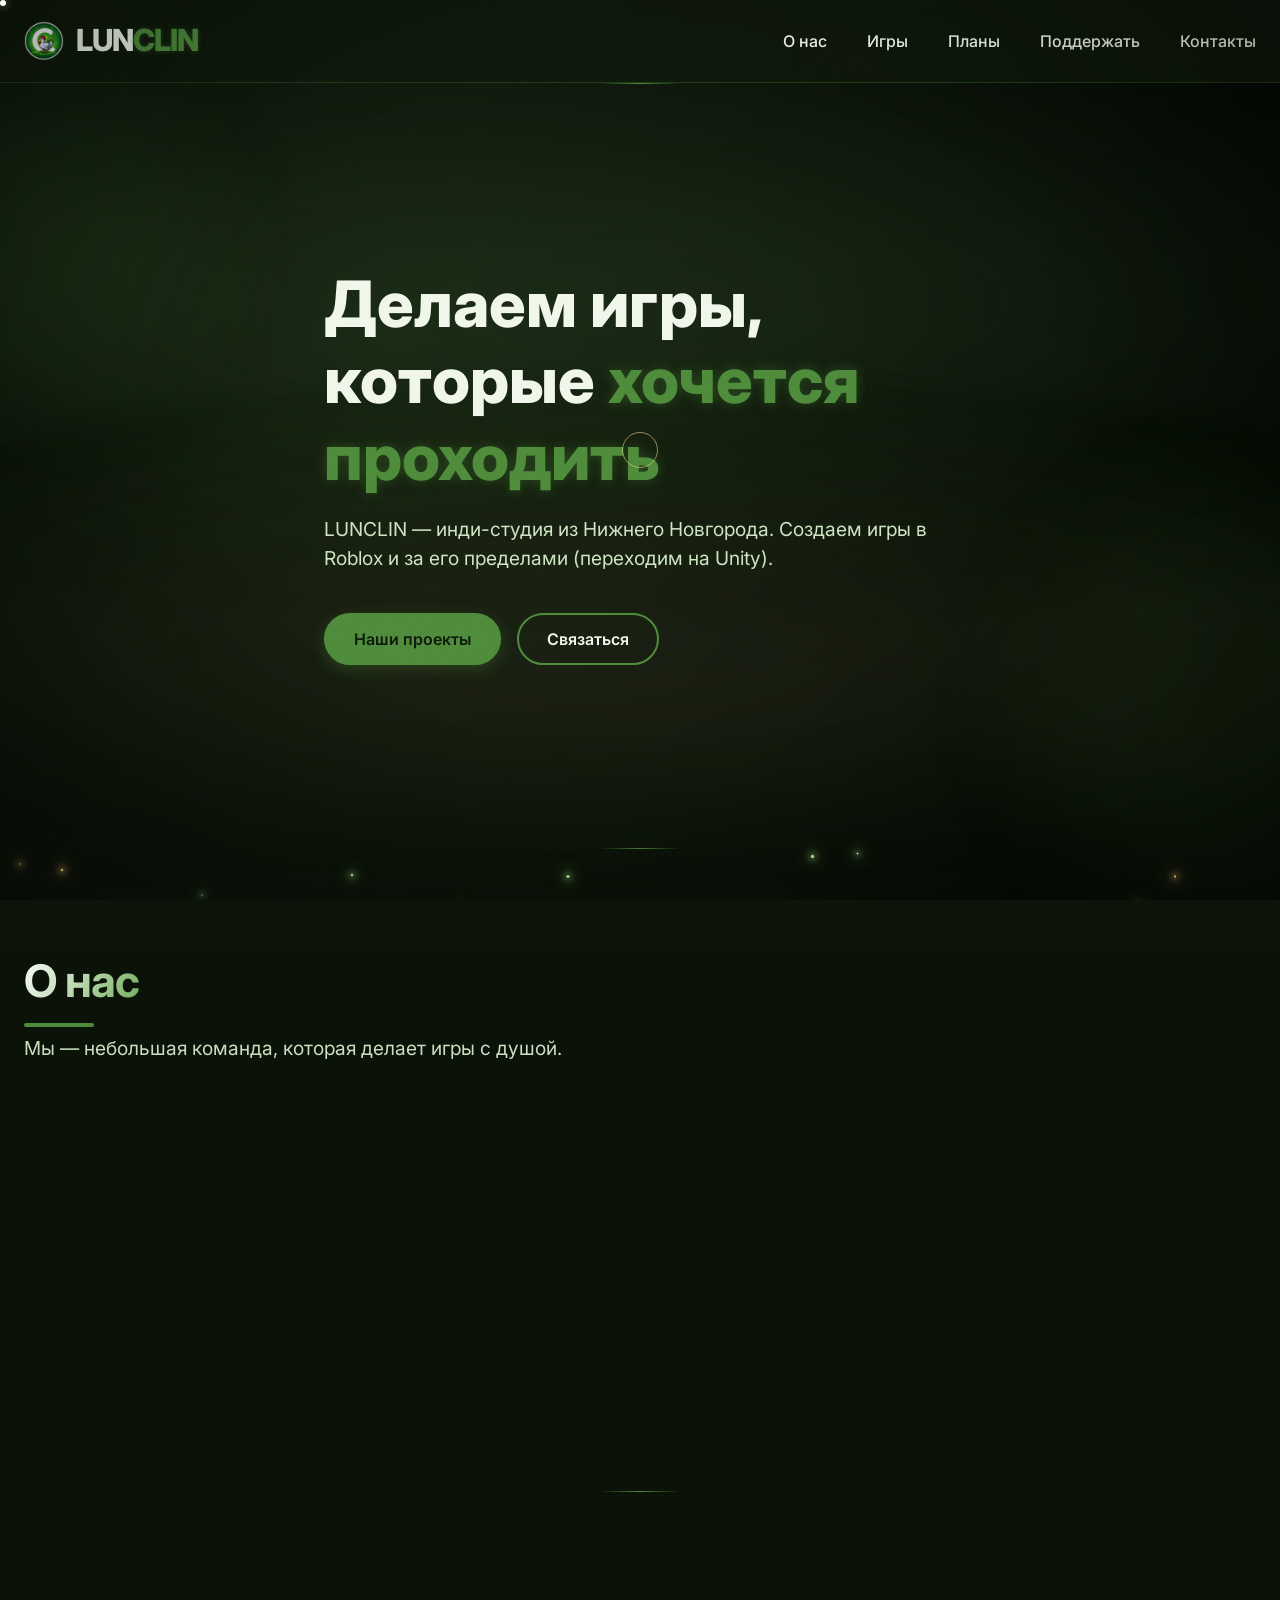
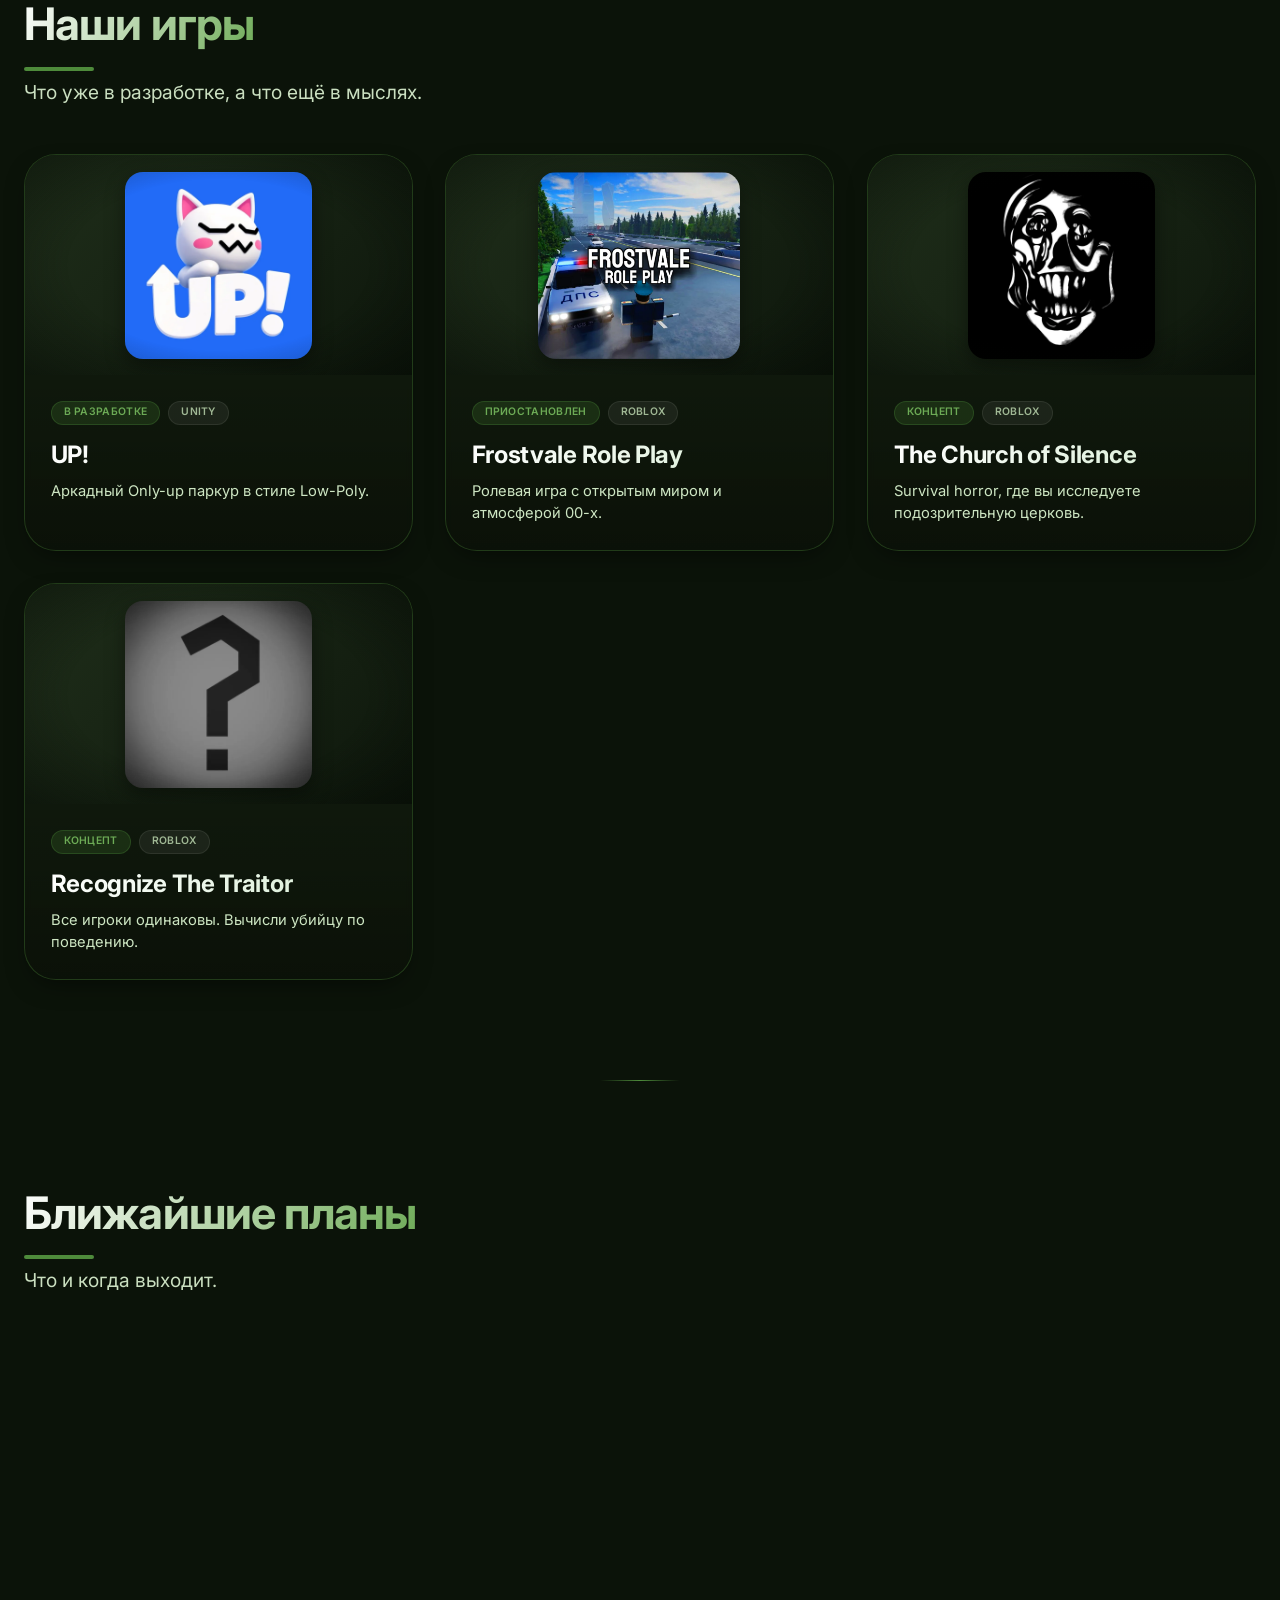
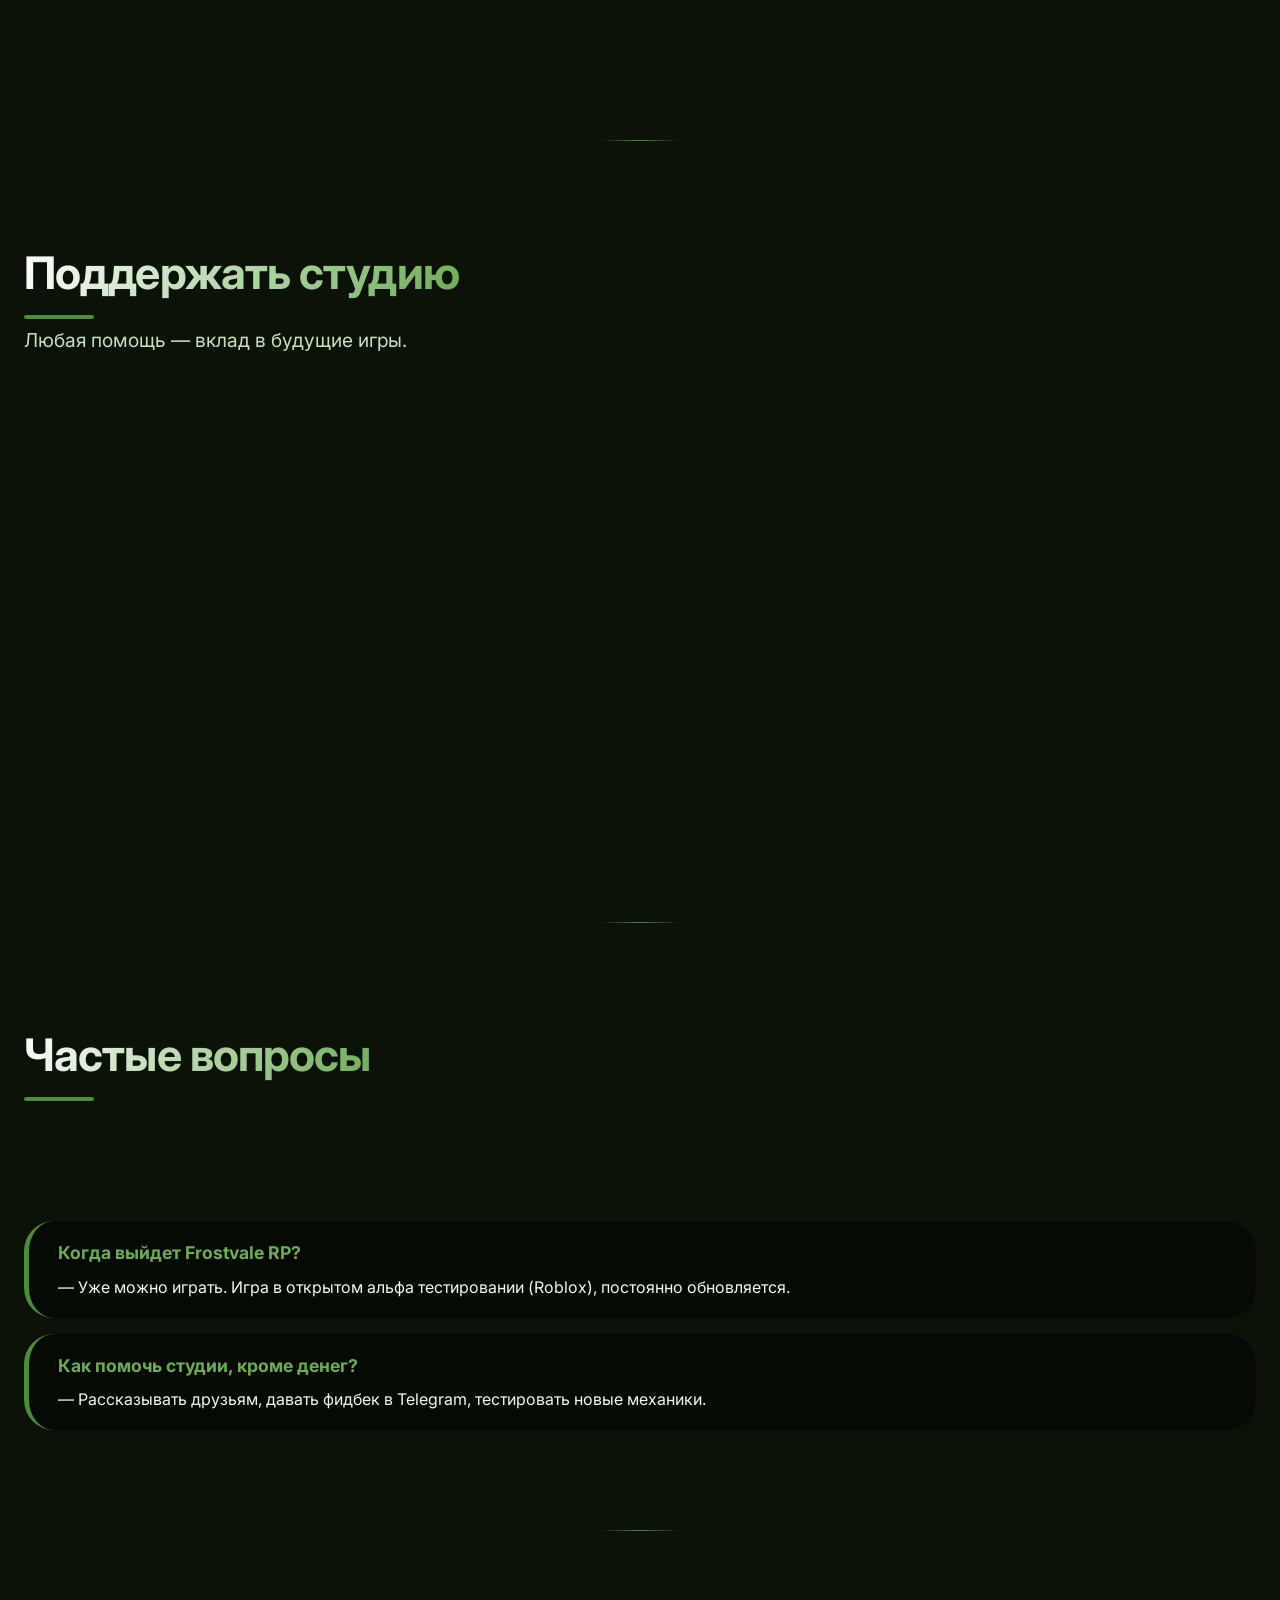
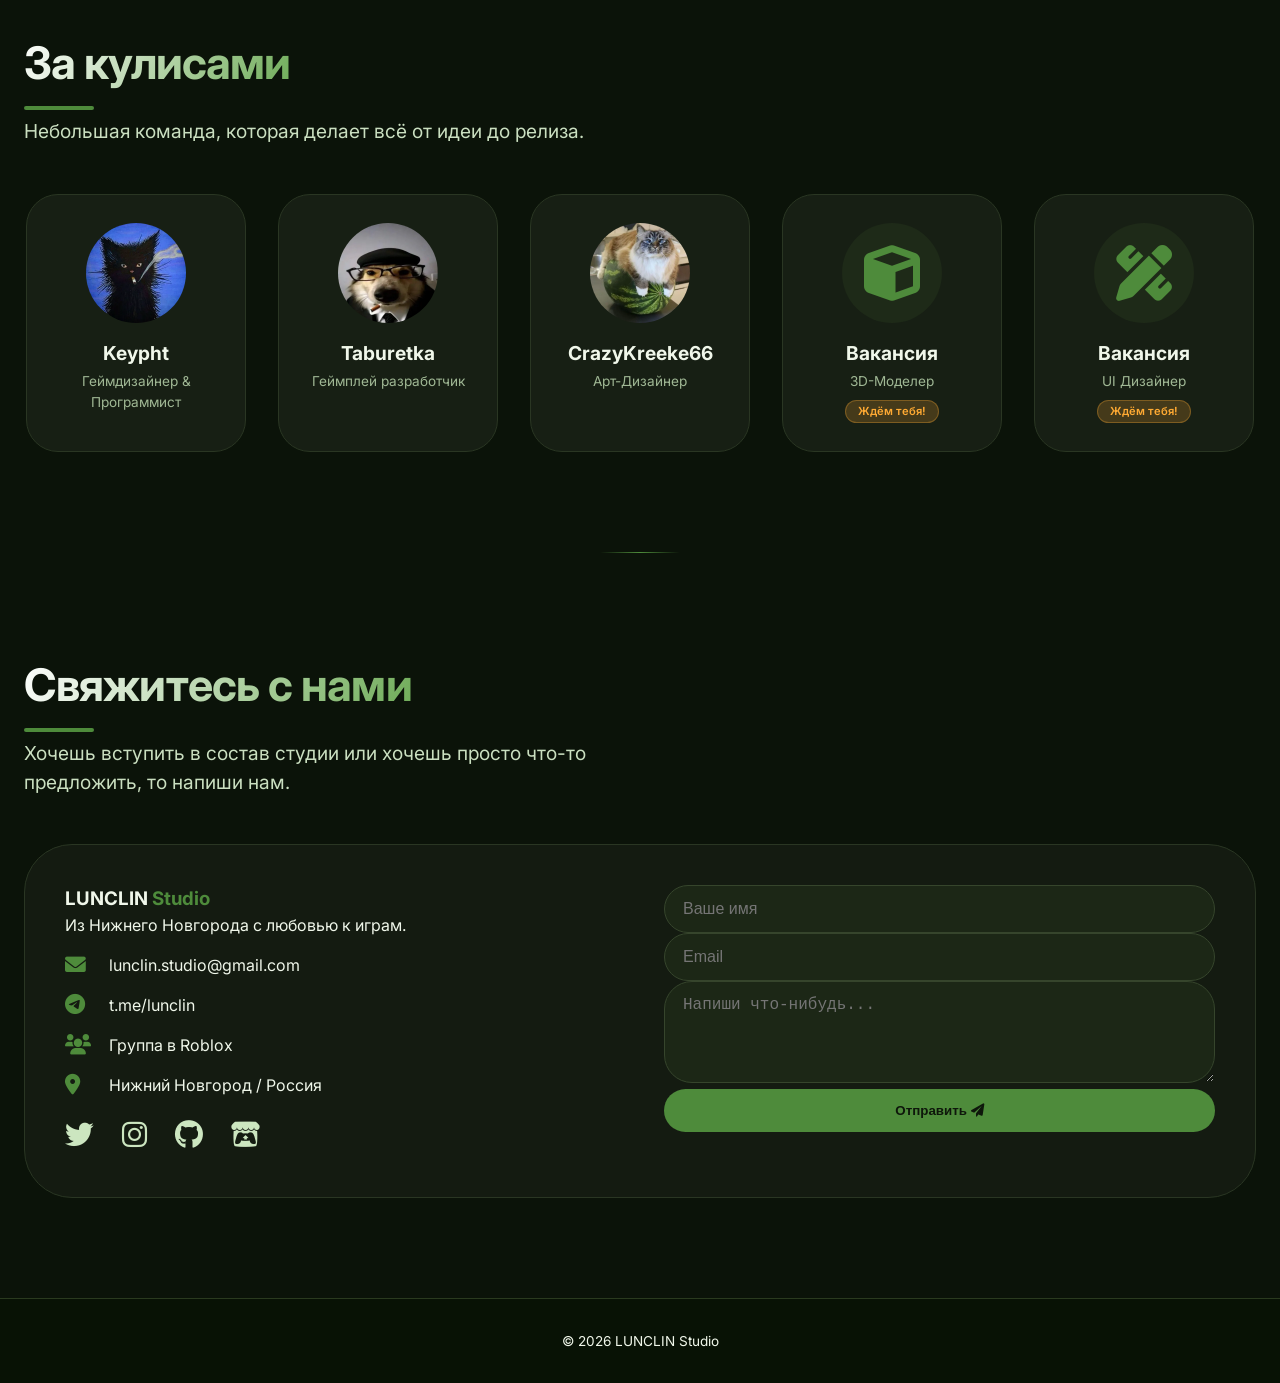
==== commit 2871e03d: "Fix mobile: touch targets, lighter background animations" ====
--- a/index.html
+++ b/index.html
@@ -33,6 +33,7 @@
 
         html {
             scroll-behavior: smooth;
+            -webkit-text-size-adjust: 100%;
         }
 
         body {
@@ -1210,6 +1211,10 @@
             .support-card { border-radius: 32px; padding: 1.8rem; }
             .faq-item { padding: 1rem 1.3rem; border-radius: 24px; }
             input, textarea, button[type="submit"] { min-height: 48px; }
+            .fog-layer { filter: blur(30px); }
+            .fog-2, .fog-3 { opacity: 0.12; }
+            .deco-circle { filter: blur(40px); }
+            .film-grain { animation: none; }
         }
 
         /* === СМАРТФОНЫ === */
@@ -1242,7 +1247,20 @@
             .team-card h4 { font-size: 1.05rem; }
             .roadmap-icon { width: 40px; font-size: 1.6rem; }
             .contact-flex { gap: 2rem; }
-            .social-links a { font-size: 1.5rem; margin-right: 1rem; }
+            .social-links { display: flex; gap: 0.75rem; flex-wrap: wrap; }
+            .social-links a {
+                font-size: 1.4rem;
+                width: 44px;
+                height: 44px;
+                display: inline-flex;
+                align-items: center;
+                justify-content: center;
+                margin-right: 0;
+                border-radius: 14px;
+                background: rgba(255, 255, 255, 0.04);
+                border: 1px solid rgba(255, 255, 255, 0.06);
+            }
+            .social-links a:hover { transform: translateY(-3px); }
             footer { padding: 1.5rem 1rem; }
         }
 
@@ -1254,7 +1272,7 @@
             .hero h1 { font-size: 1.8rem; }
             .hero-buttons .btn { font-size: 0.95rem; }
             h2 { font-size: 1.5rem; }
-            .section-sub { font-size: 0.95rem; }
+            .section-sub { font-size: 1rem; }
             .project-badge { font-size: 0.6rem; padding: 3px 10px; }
         }
     </style>
@@ -1598,7 +1616,8 @@
     /* ===== Светлячки ===== */
     function createFireflies() {
         const container = document.getElementById('fireflies');
-        for (let i = 0; i < 46; i++) {
+        const count = window.innerWidth < 640 ? 14 : 46;
+        for (let i = 0; i < count; i++) {
             const f = document.createElement('div');
             f.classList.add('firefly');
             if (i % 3 === 0) f.classList.add('firefly-green');
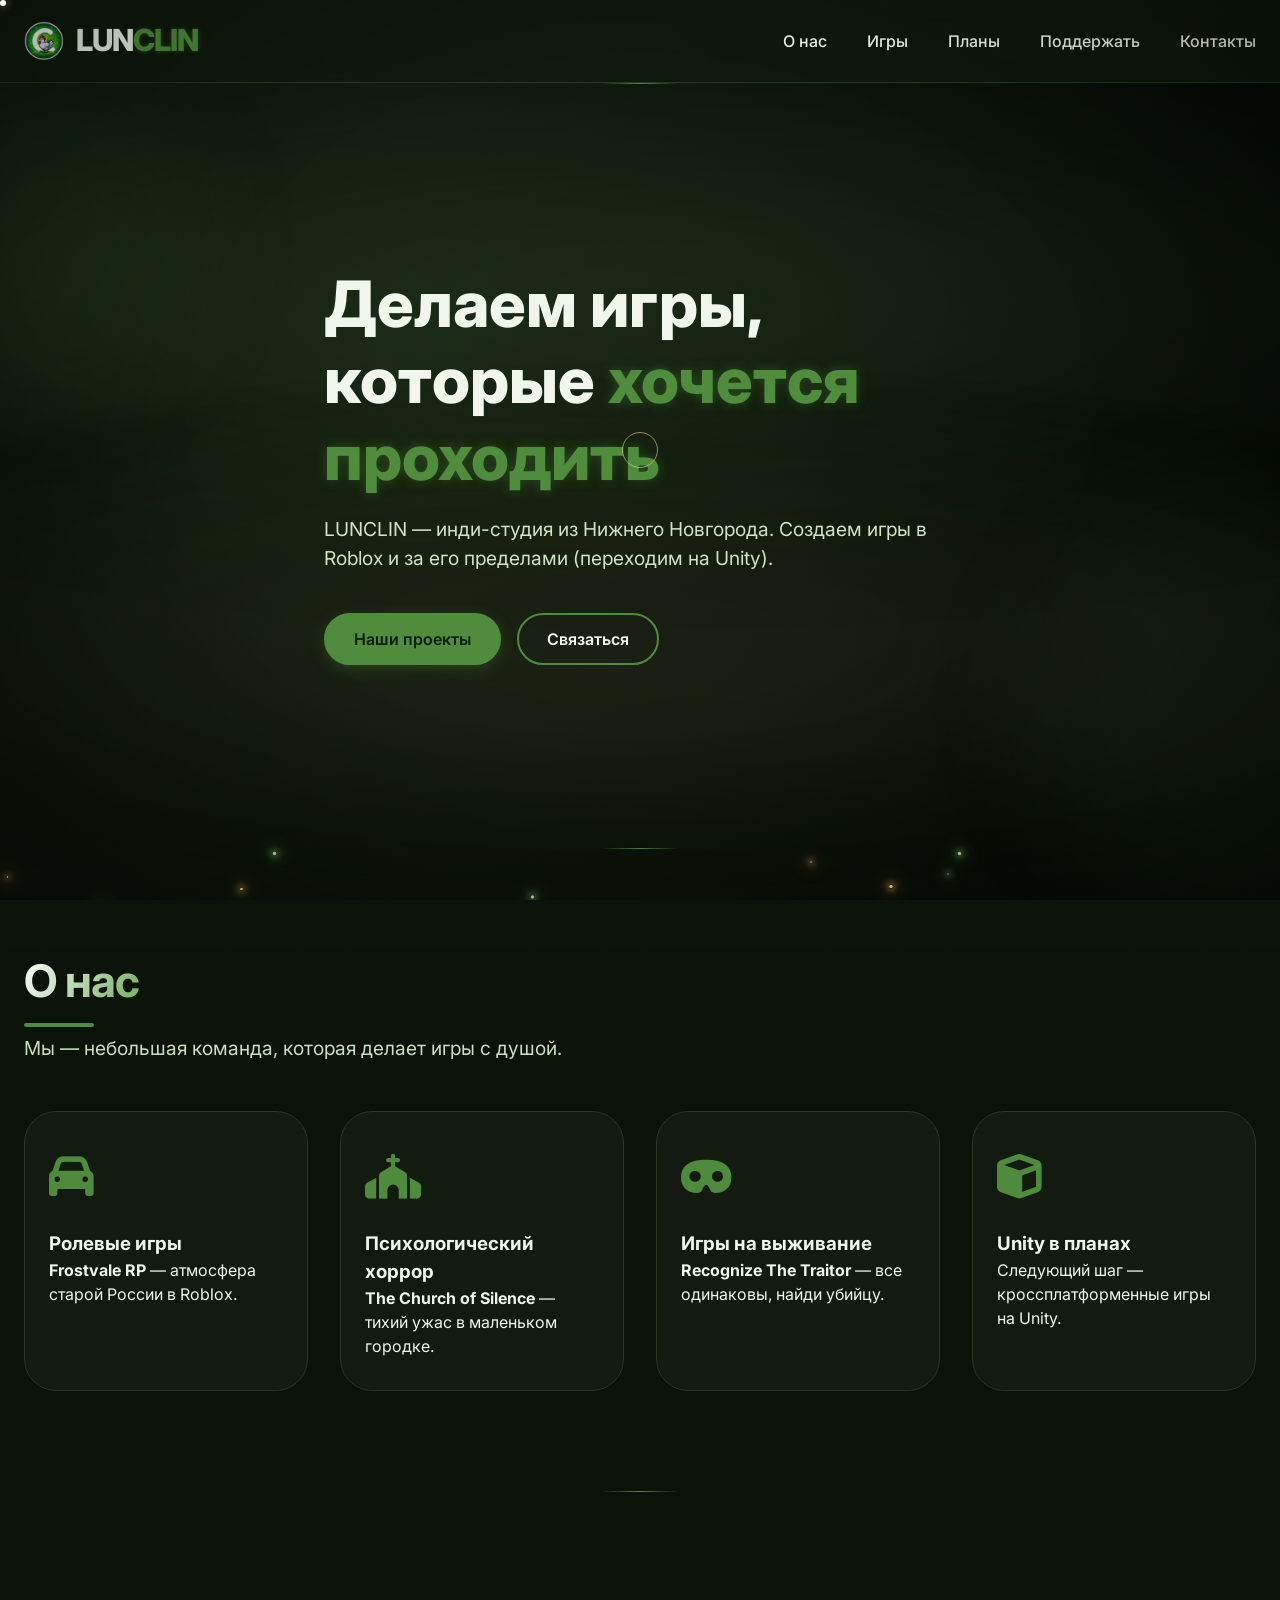
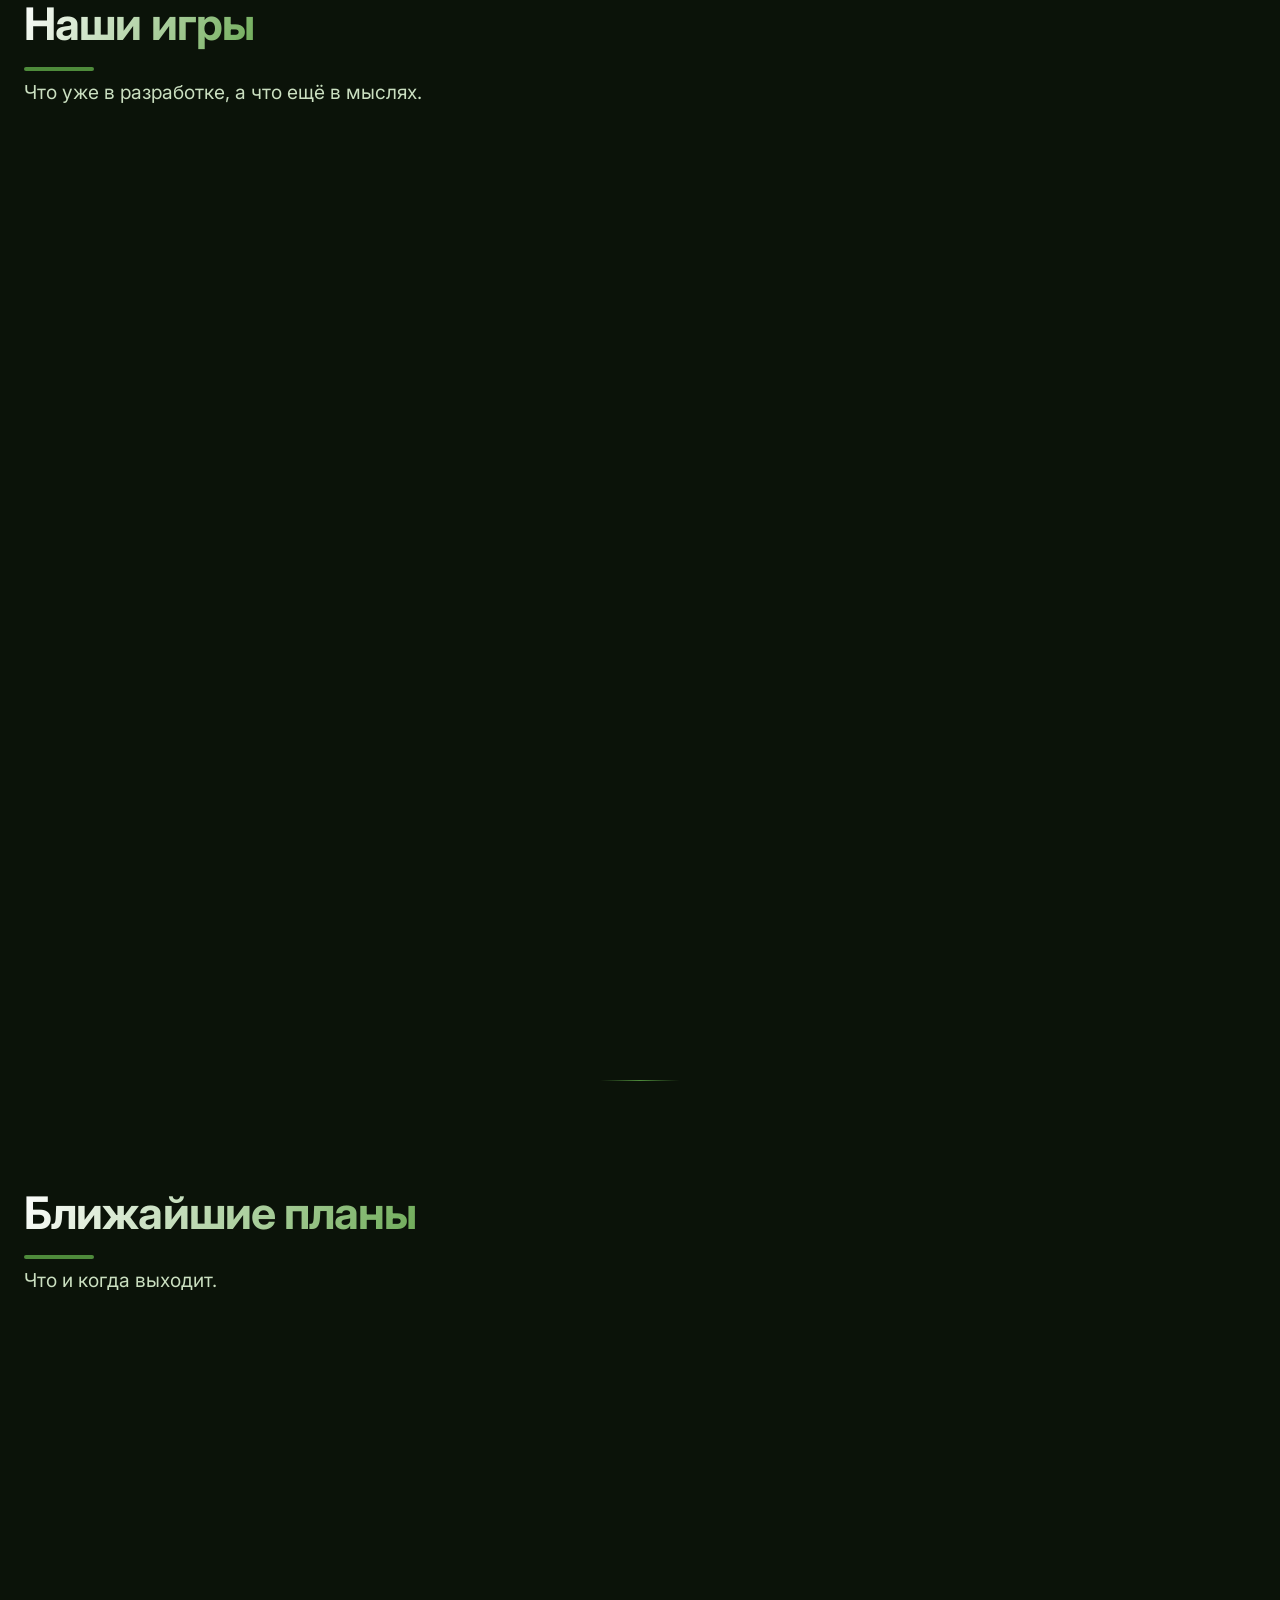
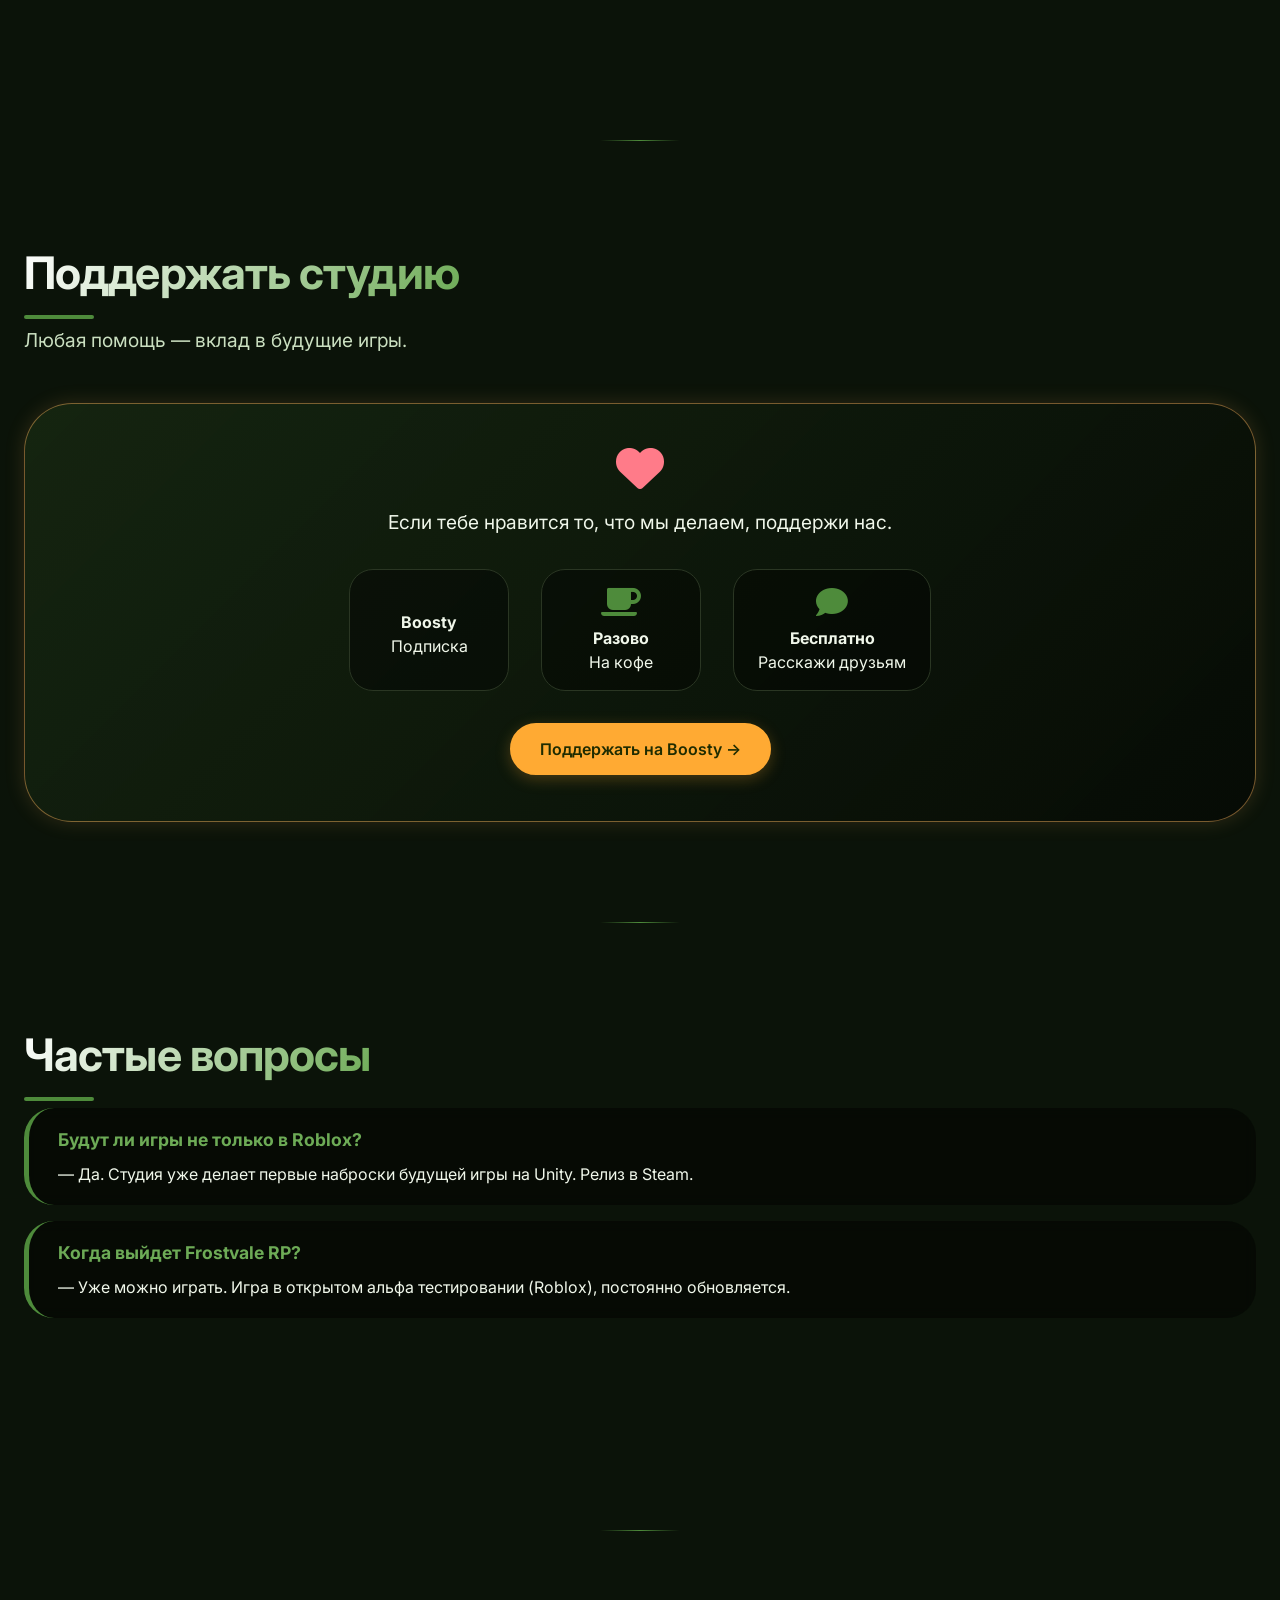
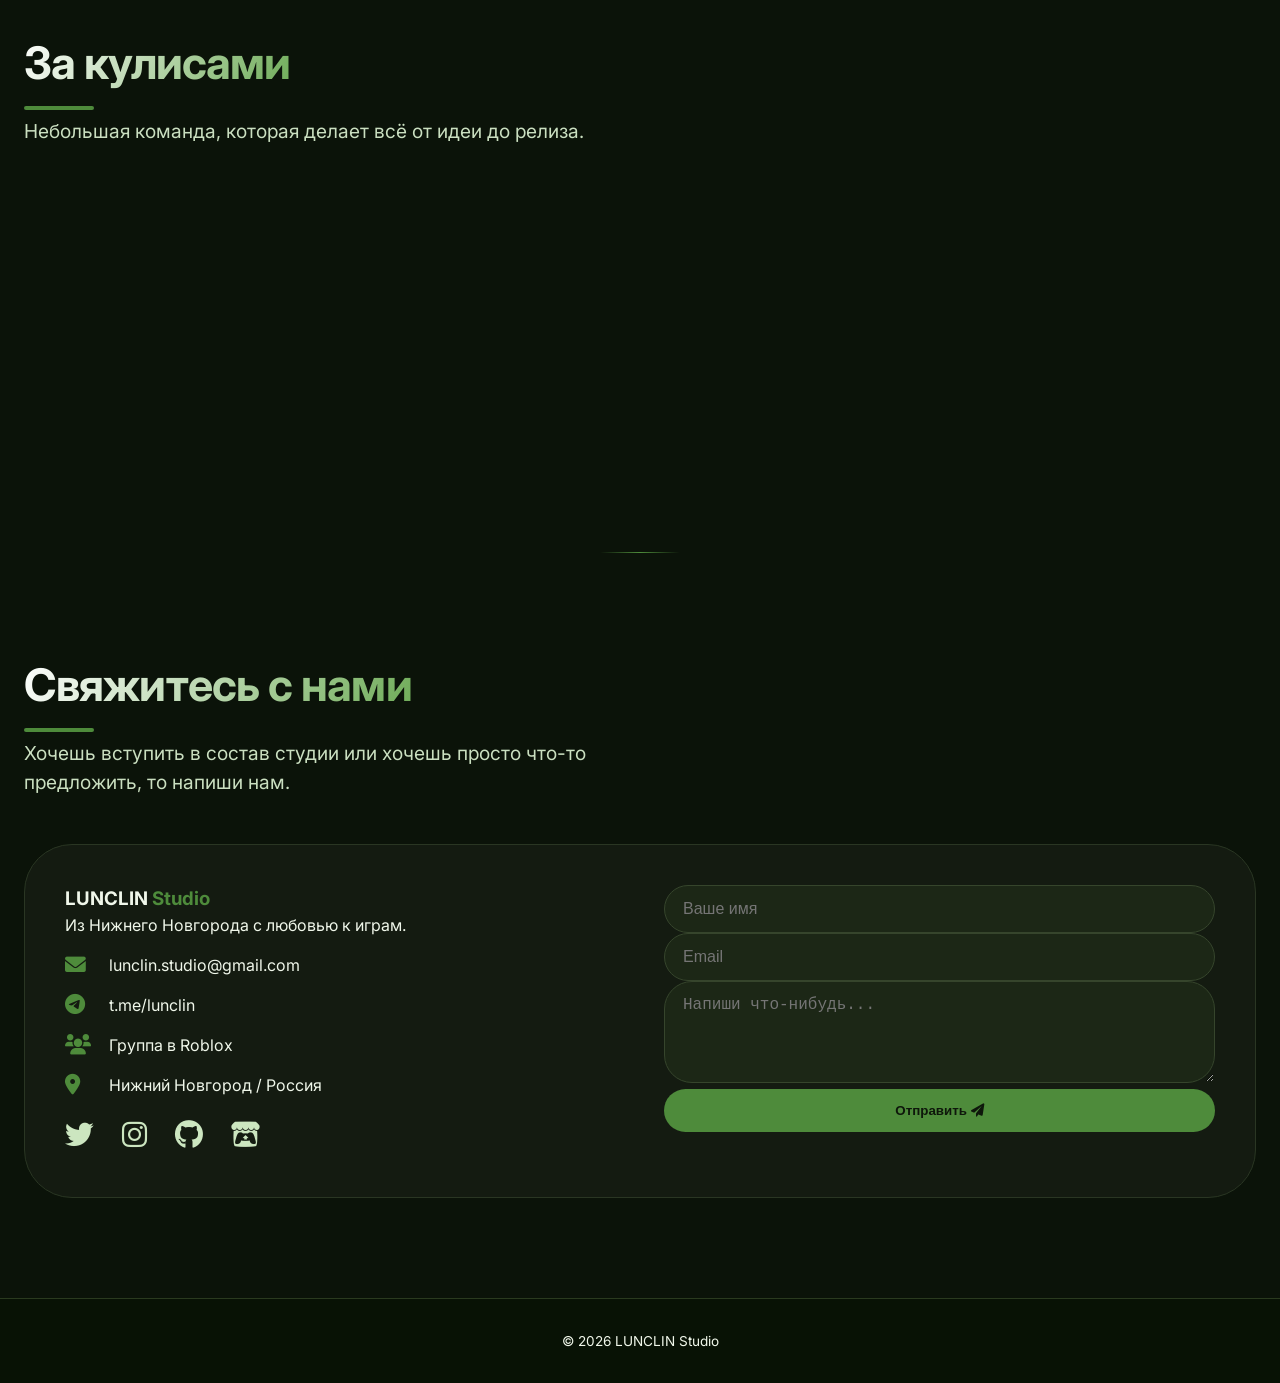
==== commit 92cdebe5: "Update index.html" ====
--- a/index.html
+++ b/index.html
@@ -1386,6 +1386,28 @@
 
                 <div class="project-item fade-up">
                     <div class="project-img">
+                        <img src="Market.jpg" alt="UP!" loading="lazy" decoding="async" onerror="this.style.display='none'; this.nextElementSibling.style.display='flex'">
+                        <div class="placeholder-icon" style="display:none;"><i class="fas fa-snowflake"></i></div>
+                        <a href="#" class="project-link-overlay" onclick="alert('Пока что, это только концепт.'); return false;">
+                            <div class="secret-box">
+                                <div class="secret-icon"><i class="fas fa-moon"></i></div>
+                                <p class="secret-text">« Не пойман - не вор»</p>
+                                <span class="secret-hint"><i class="fas fa-lock"></i> Концепт</span>
+                            </div>
+                        </a>
+                    </div>
+                    <div class="project-info">
+                        <div class="project-tags">
+                            <span class="project-badge status">В разработке</span>
+                            <span class="project-badge platform">Unity</span>
+                        </div>
+                        <h3>Market</h3>
+                        <p>Не дай местным воришкам обокрасть твой магазин.</p>
+                    </div>
+                </div>
+
+                <div class="project-item fade-up">
+                    <div class="project-img">
                         <img src="FrostvaleRP.webp" alt="Frostvale Role Play" loading="lazy" decoding="async" onerror="this.style.display='none'; this.nextElementSibling.style.display='flex'">
                         <div class="placeholder-icon" style="display:none;"><i class="fas fa-snowflake"></i></div>
                         <a href="https://www.roblox.com/share?code=a63b220bb76d7d40b744446382b72591&type=ExperienceDetails&stamp=1785743805280" target="_blank" class="project-link-overlay">
@@ -1466,7 +1488,7 @@
                 </div>
                 <div class="roadmap-card fade-up">
                     <div class="roadmap-icon"><i class="fas fa-cube"></i></div>
-                    <div class="roadmap-date">Декабрь 2026</div>
+                    <div class="roadmap-date">Осень 2026</div>
                     <div class="roadmap-text">Начало разработки первого проекта на Unity.</div>
                 </div>
                 <div class="roadmap-card fade-up">
@@ -1542,7 +1564,7 @@
                         <img src="CrazyKreeke66.webp" alt="CrazyKreeke66" loading="lazy" decoding="async" onerror="this.style.display='none'; this.parentElement.innerHTML='<i class=\'fas fa-palette\'></i>'">
                     </div>
                     <h4>CrazyKreeke66</h4>
-                    <p>Арт-Дизайнер</p>
+                    <p>Моделер & Художник</p>
                 </div>
 
                 <div class="team-card fade-up">
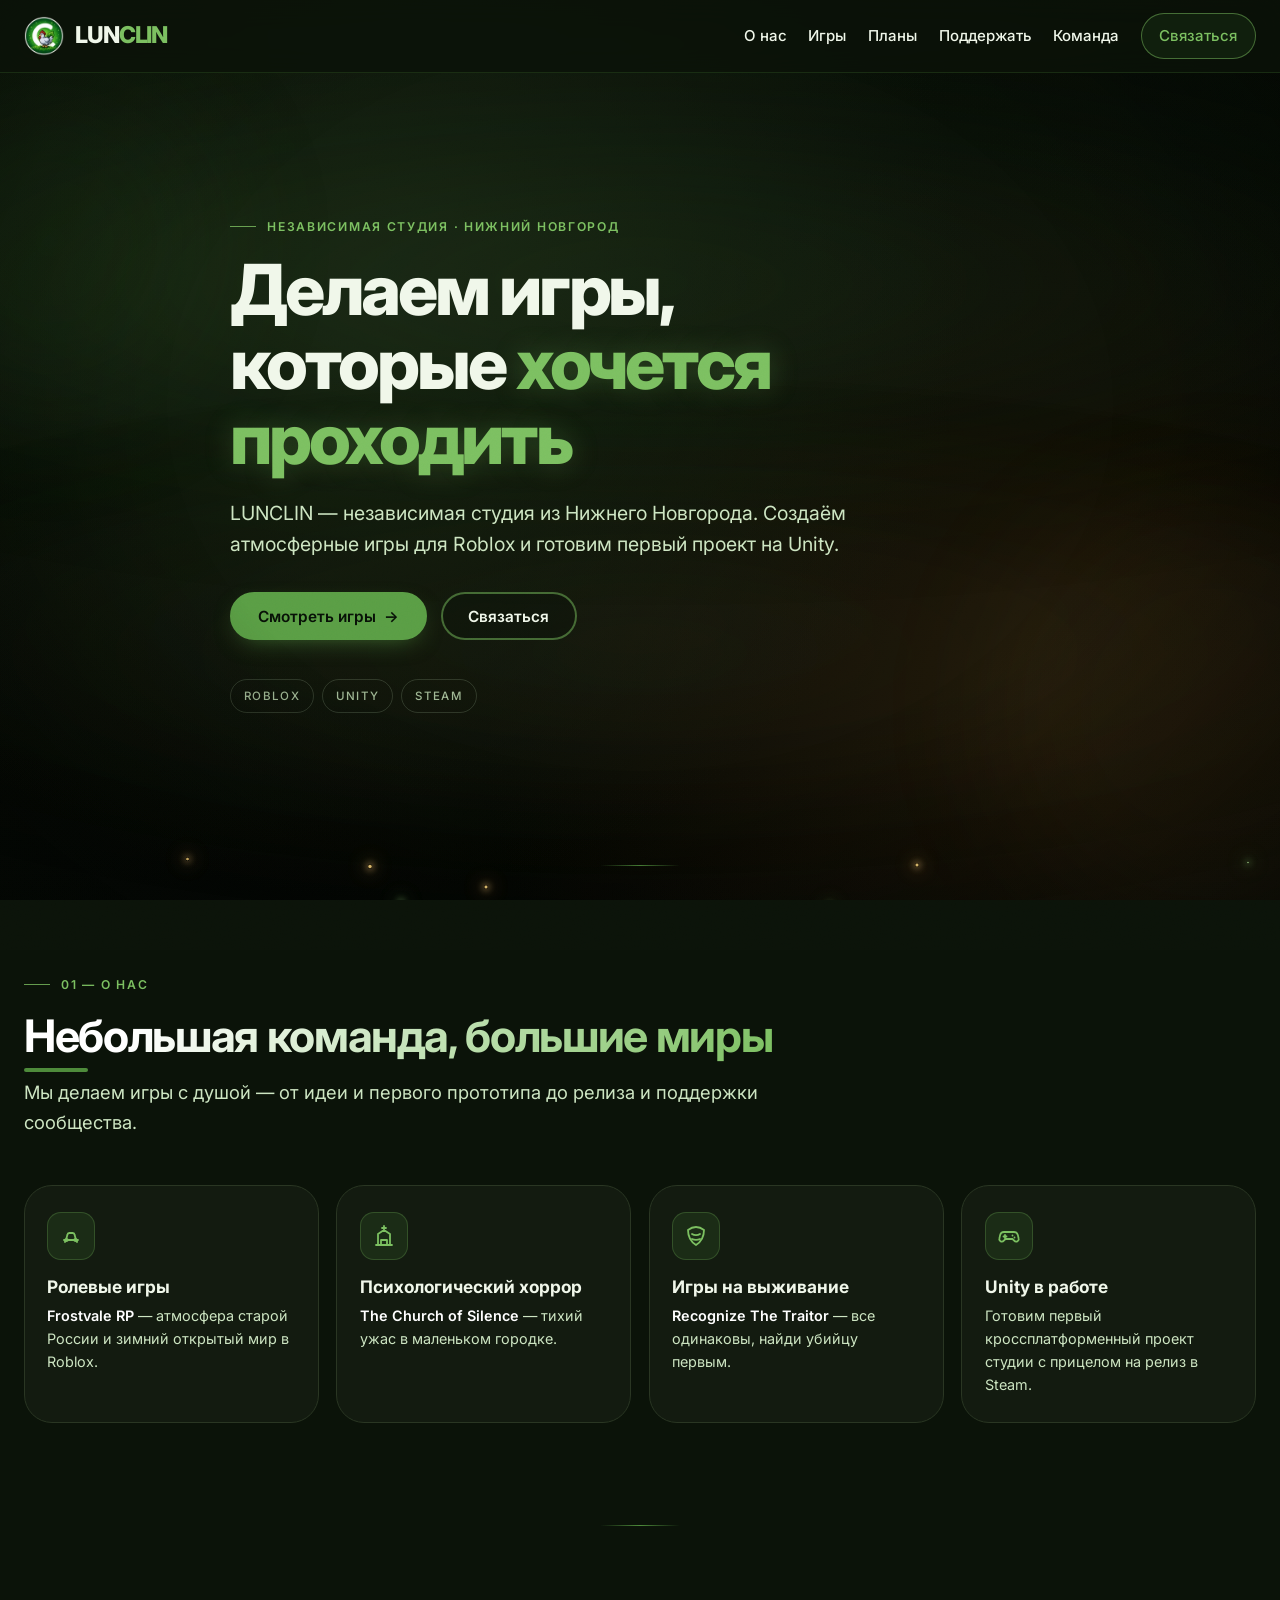
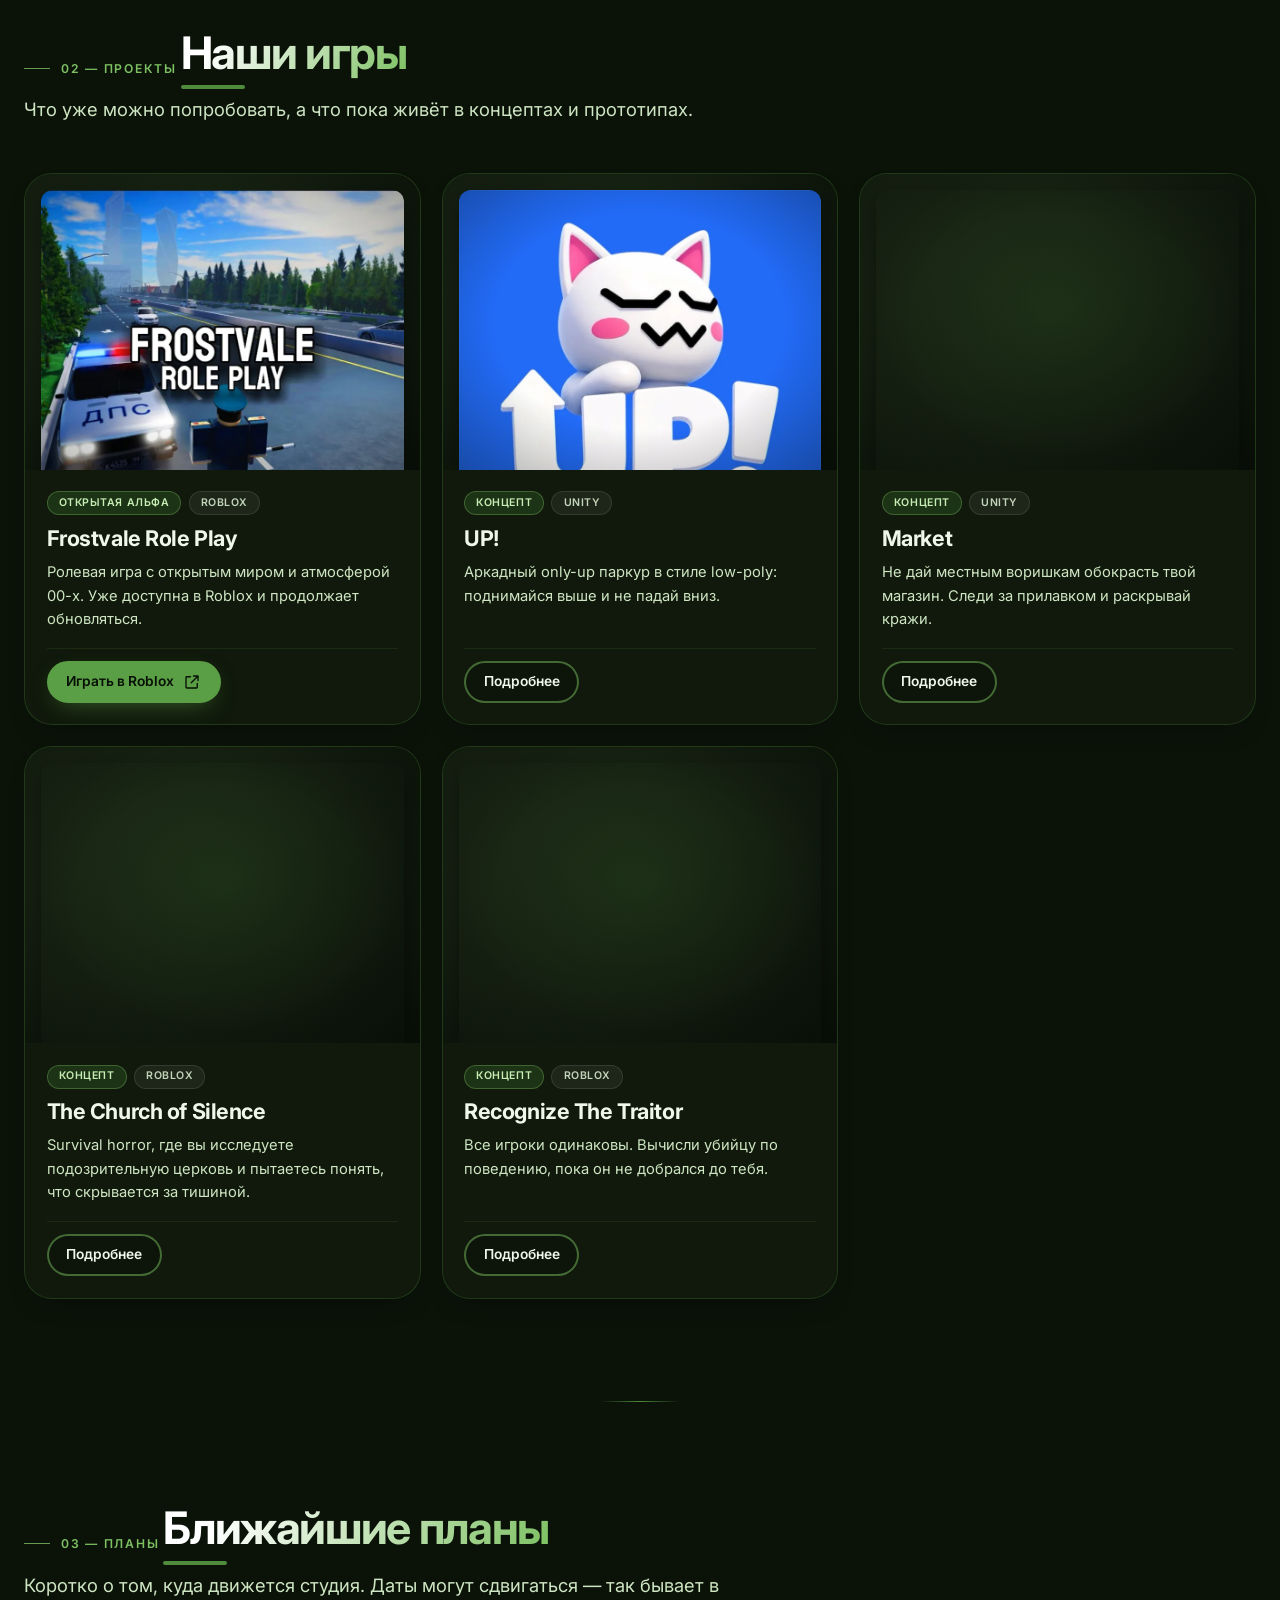
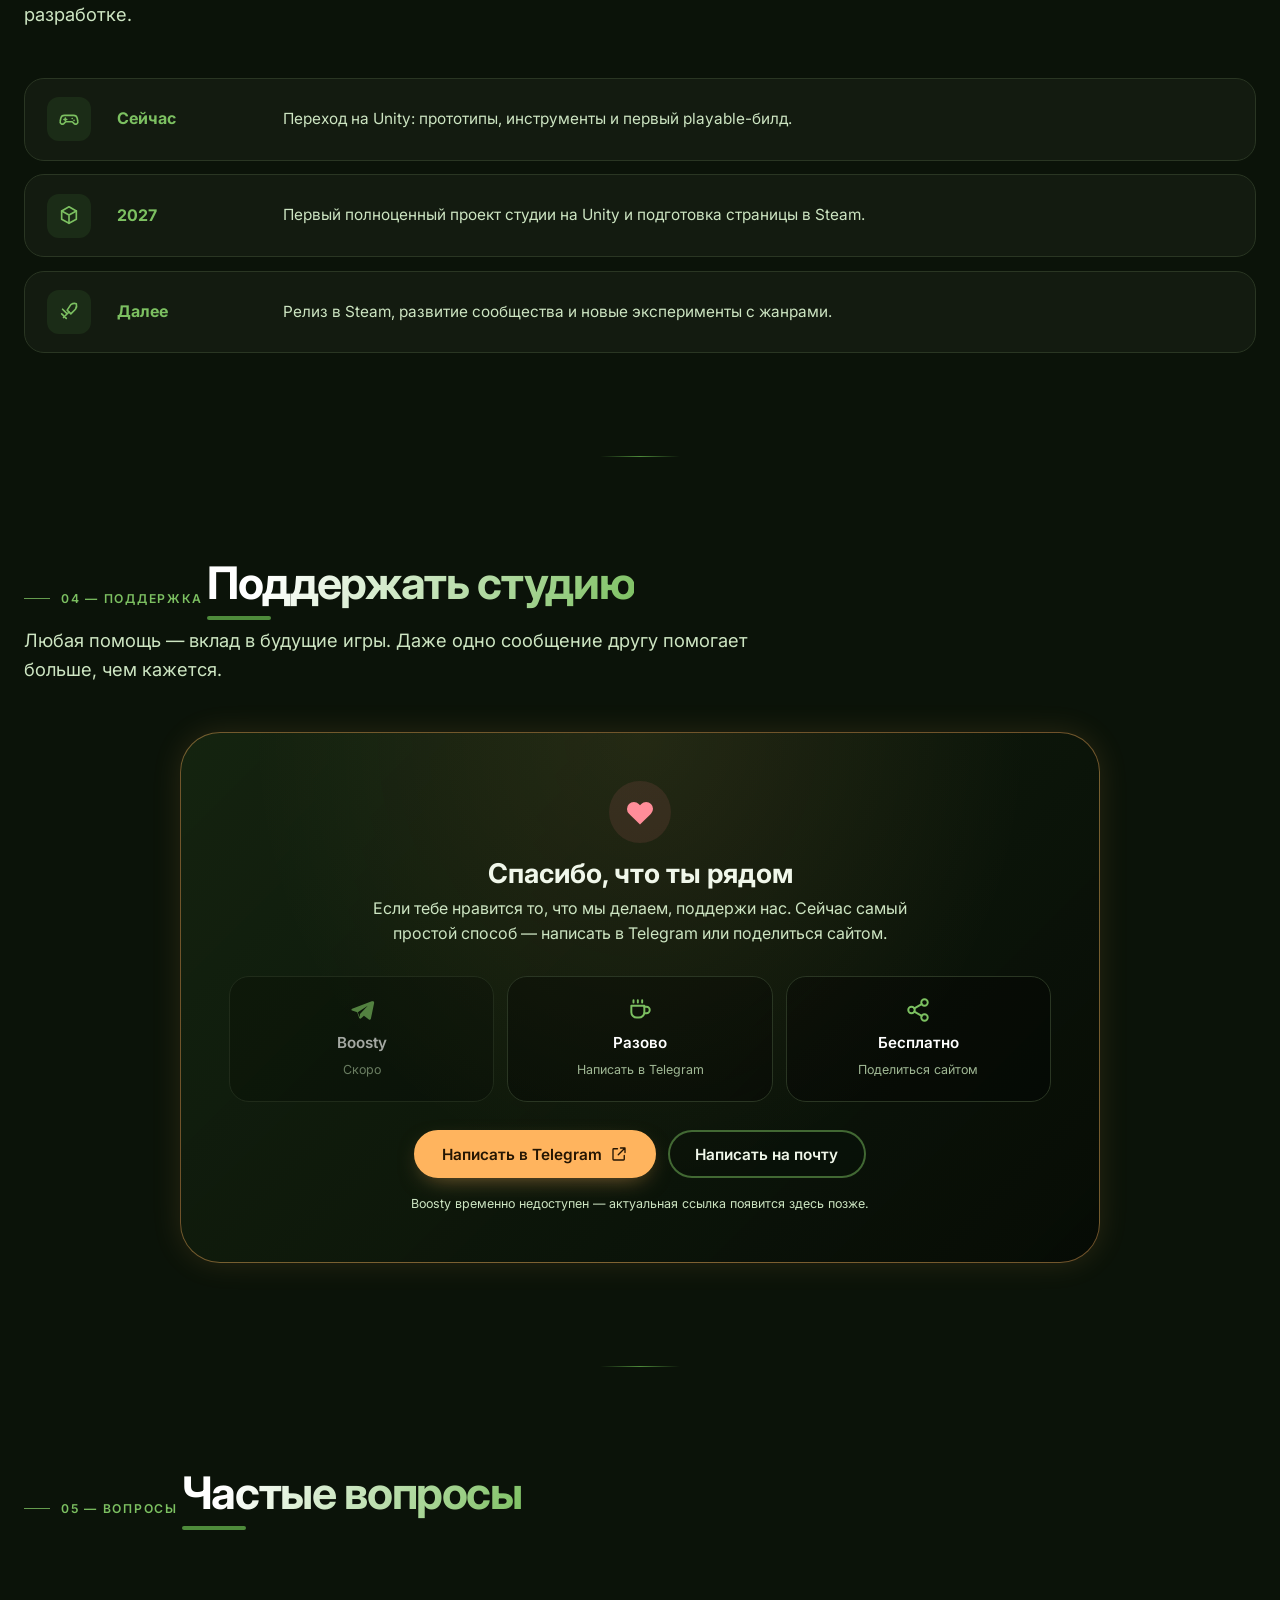
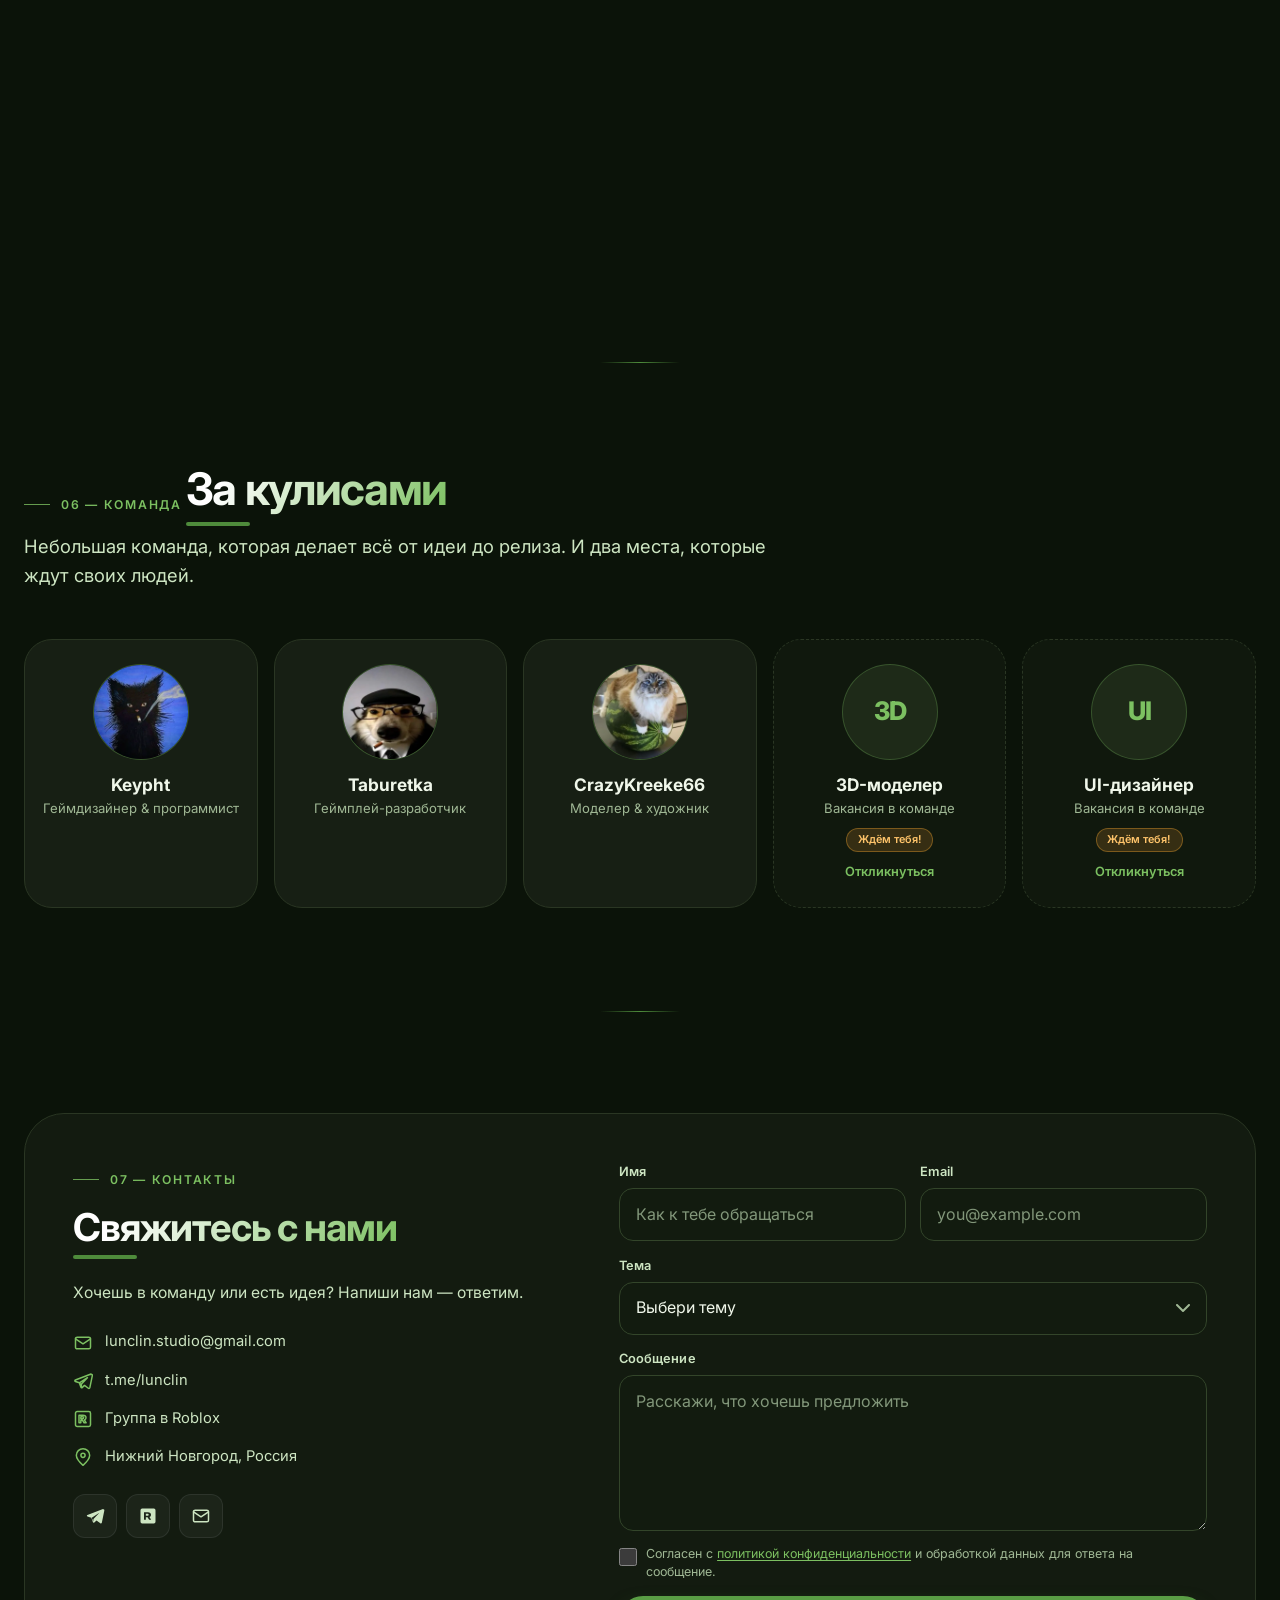
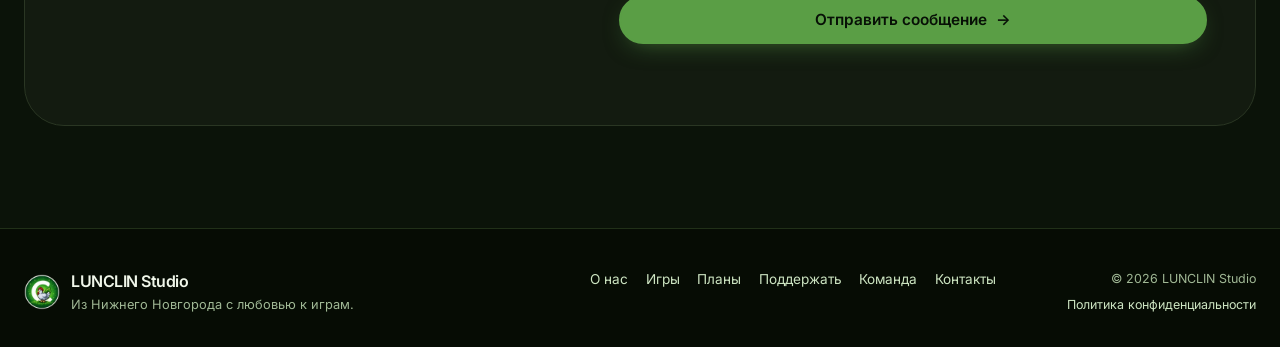
==== commit d42147ed: "Полный апгрейд сайта: SEO, доступность, мобильная версия и оптимизация изображений" ====
--- a/index.html
+++ b/index.html
@@ -1,1285 +1,241 @@
 <!DOCTYPE html>
-<html lang="ru">
+<html lang="ru" class="no-js">
 <head>
     <meta charset="UTF-8">
     <meta name="viewport" content="width=device-width, initial-scale=1.0, viewport-fit=cover">
-    <title>LUNCLIN Studio</title>
-    <link rel="icon" type="image/png" href="favicon.png">
-    <link href="https://fonts.googleapis.com/css2?family=Inter:opsz,wght@14..32,300;400;500;600;700;800&display=swap" rel="stylesheet">
-    <link rel="stylesheet" href="https://cdnjs.cloudflare.com/ajax/libs/font-awesome/6.0.0-beta3/css/all.min.css">
-    <style>
-        :root {
-            --primary: #4e8b3b;
-            --primary-dark: #3a692b;
-            --primary-light: #6dab56;
-            --primary-glow: rgba(78, 139, 59, 0.4);
-            --ember: #ffb45e;
-            --ember-soft: #ffcf8a;
-            --ember-glow: rgba(255, 180, 94, 0.35);
-            --bg-dark: #0b1309;
-            --card-bg: #171f14;
-            --text-light: #f0f7ea;
-            --border-color: #2a3623;
-            --transition-smooth: cubic-bezier(0.2, 0.9, 0.4, 1.1);
-        }
-
-        * {
-            margin: 0;
-            padding: 0;
-            box-sizing: border-box;
-            scrollbar-width: thin;
-            scrollbar-color: var(--primary) #0a1a05;
-        }
-
-        html {
-            scroll-behavior: smooth;
-            -webkit-text-size-adjust: 100%;
-        }
-
-        body {
-            font-family: 'Inter', sans-serif;
-            background-color: var(--bg-dark);
-            color: var(--text-light);
-            line-height: 1.5;
-            overflow-x: hidden;
-        }
-
-        ::selection {
-            background: rgba(78, 139, 59, 0.4);
-        }
-
-        body::before {
-            content: '';
-            position: fixed;
-            top: 0;
-            left: 0;
-            width: 100%;
-            height: 100%;
-            background: radial-gradient(circle at 30% 40%, #142010, #030603);
-            z-index: -2;
-        }
-
-        /* === ФОНОВЫЕ СЛОИ: светлячки + туман + декор === */
-        .bg-wrap {
-            position: fixed;
-            inset: 0;
-            z-index: -1;
-            overflow: hidden;
-            pointer-events: none;
-        }
-
-        .deco-circle {
-            position: absolute;
-            border-radius: 50%;
-            background: var(--primary-glow);
-            filter: blur(60px);
-            opacity: 0.3;
-            will-change: transform;
-        }
-
-        .deco-1 { width: 300px; height: 300px; top: 10%; left: -100px; }
-        .deco-2 { width: 400px; height: 400px; bottom: 0; right: -150px; }
-
-        .fog {
-            position: absolute;
-            inset: 0;
-            overflow: hidden;
-        }
-
-        .fog-layer {
-            position: absolute;
-            left: -30%;
-            width: 160%;
-            height: 55vh;
-            filter: blur(60px);
-            will-change: transform;
-            animation: fogDrift var(--fog-dur, 30s) ease-in-out infinite alternate;
-        }
-
-        .fog-1 {
-            top: 6%;
-            opacity: 0.32;
-            background: radial-gradient(ellipse at center, rgba(90, 140, 70, 0.5), rgba(20, 40, 15, 0.25) 60%, transparent 75%);
-            --fog-dur: 26s;
-            animation-delay: -12s;
-        }
-
-        .fog-2 {
-            bottom: 0;
-            opacity: 0.24;
-            background: radial-gradient(ellipse at center, rgba(150, 100, 55, 0.4), transparent 70%);
-            --fog-dur: 36s;
-            animation-delay: -20s;
-        }
-
-        .fog-3 {
-            top: 42%;
-            opacity: 0.18;
-            background: radial-gradient(ellipse at center, rgba(80, 120, 90, 0.35), transparent 70%);
-            --fog-dur: 44s;
-            animation-delay: -30s;
-        }
-
-        @keyframes fogDrift {
-            from { transform: translateX(-8%) scale(1); }
-            to { transform: translateX(8%) scale(1.18); }
-        }
-
-        .fireflies {
-            position: absolute;
-            inset: 0;
-        }
-
-        .firefly {
-            position: absolute;
-            border-radius: 50%;
-            background: radial-gradient(circle, #ffe9a8 0%, #ffcf6b 40%, rgba(255, 190, 90, 0) 70%);
-            box-shadow: 0 0 6px 2px rgba(255, 205, 130, 0.45), 0 0 18px 6px rgba(255, 170, 80, 0.16);
-            animation: fly var(--fly-dur, 20s) linear infinite, flicker var(--flick-dur, 2s) ease-in-out infinite;
-        }
-
-        .firefly-green {
-            background: radial-gradient(circle, #d9f7c0 0%, #9fd97e 40%, rgba(140, 220, 120, 0) 70%);
-            box-shadow: 0 0 6px 2px rgba(160, 220, 130, 0.4), 0 0 18px 6px rgba(120, 200, 100, 0.14);
-        }
-
-        @keyframes fly {
-            0%   { transform: translate(0, 0) scale(1); opacity: 0; }
-            10%  { opacity: 1; }
-            25%  { transform: translate(var(--fx1, 20px), -18vh) scale(0.92); }
-            50%  { transform: translate(var(--fx2, -30px), -42vh) scale(1.06); }
-            75%  { transform: translate(var(--fx3, 15px), -64vh) scale(0.95); }
-            90%  { opacity: 1; }
-            100% { transform: translate(0, -85vh) scale(1); opacity: 0; }
-        }
-
-        @keyframes flicker {
-            0%, 100% { opacity: 0.12; }
-            20% { opacity: 0.95; }
-            40% { opacity: 0.3; }
-            60% { opacity: 0.8; }
-            80% { opacity: 0.25; }
-        }
-
-        /* === ПЛЁНОЧНЫЙ ЭФФЕКТ: зерно + виньетка === */
-        .film-grain {
-            position: fixed;
-            top: -50px;
-            left: -50px;
-            width: calc(100% + 100px);
-            height: calc(100% + 100px);
-            pointer-events: none;
-            z-index: 9001;
-            opacity: 0.05;
-            mix-blend-mode: overlay;
-            background-image: url("data:image/svg+xml,%3Csvg xmlns='http://www.w3.org/2000/svg' width='300' height='300'%3E%3Cfilter id='n'%3E%3CfeTurbulence type='fractalNoise' baseFrequency='0.75' numOctaves='2' stitchTiles='stitch'/%3E%3C/filter%3E%3Crect width='100%25' height='100%25' filter='url(%23n)'/%3E%3C/svg%3E");
-            animation: grainShift 0.9s steps(6) infinite;
-        }
-
-        @keyframes grainShift {
-            0%   { transform: translate(0, 0); }
-            20%  { transform: translate(-12px, 8px); }
-            40%  { transform: translate(8px, -12px); }
-            60%  { transform: translate(-8px, -8px); }
-            80%  { transform: translate(12px, 12px); }
-            100% { transform: translate(0, 0); }
-        }
-
-        .vignette {
-            position: fixed;
-            inset: 0;
-            pointer-events: none;
-            z-index: 9000;
-            background: radial-gradient(ellipse at 50% 45%, transparent 50%, rgba(2, 5, 2, 0.4) 100%);
-        }
-
-        /* === КАСТОМНЫЙ КУРСОР === */
-        @media (pointer: fine) {
-            body, a, button, input, textarea { cursor: none; }
-        }
-
-        .cursor-dot, .cursor-ring {
-            position: fixed;
-            top: 0;
-            left: 0;
-            pointer-events: none;
-            border-radius: 50%;
-            z-index: 10002;
-        }
-
-        .cursor-dot {
-            width: 6px;
-            height: 6px;
-            background: #fff;
-            box-shadow: 0 0 8px rgba(255, 220, 160, 0.6);
-        }
-
-        .cursor-ring {
-            width: 36px;
-            height: 36px;
-            border: 1.5px solid rgba(255, 220, 160, 0.55);
-            transition: width 0.25s ease, height 0.25s ease, border-color 0.25s ease, background 0.25s ease;
-        }
-
-        .cursor-ring.is-hover {
-            width: 58px;
-            height: 58px;
-            border-color: var(--ember);
-            background: rgba(255, 180, 94, 0.08);
-        }
-
-        .cursor-ring.is-down {
-            border-color: var(--primary-light);
-            background: rgba(78, 139, 59, 0.12);
-        }
-
-        /* === ТОСТ-ПАСХАЛКА === */
-        .toast {
-            position: fixed;
-            bottom: 24px;
-            left: 50%;
-            transform: translate(-50%, 20px);
-            opacity: 0;
-            background: rgba(23, 31, 20, 0.95);
-            border: 1px solid rgba(255, 180, 94, 0.5);
-            color: #ffe3bd;
-            padding: 12px 20px;
-            border-radius: 40px;
-            z-index: 10001;
-            transition: opacity 0.4s ease, transform 0.4s var(--transition-smooth);
-            pointer-events: none;
-            box-shadow: 0 0 25px rgba(255, 180, 94, 0.15);
-            font-size: 0.9rem;
-        }
-
-        .toast.show {
-            opacity: 1;
-            transform: translate(-50%, 0);
-        }
-
-        .container {
-            max-width: 1280px;
-            margin: 0 auto;
-            padding: 0 24px;
-        }
-
-        section {
-            padding: 100px 0;
-            position: relative;
-            z-index: 2;
-        }
-
-        section::before {
-            content: '';
-            position: absolute;
-            top: 0;
-            left: 50%;
-            transform: translateX(-50%);
-            width: 80px;
-            height: 1px;
-            background: linear-gradient(90deg, transparent, var(--primary), transparent);
-        }
-
-        h2 {
-            font-size: 2.8rem;
-            font-weight: 700;
-            margin-bottom: 1.2rem;
-            position: relative;
-            display: inline-block;
-            background: linear-gradient(120deg, #fff, var(--primary-light));
-            background-clip: text;
-            -webkit-background-clip: text;
-            color: transparent;
-            letter-spacing: -0.02em;
-        }
-
-        h2::after {
-            content: '';
-            position: absolute;
-            bottom: -12px;
-            left: 0;
-            width: 70px;
-            height: 4px;
-            background: var(--primary);
-            border-radius: 4px;
-            transition: width 0.3s ease, box-shadow 0.3s ease;
-        }
-
-        h2:hover::after {
-            width: 120px;
-            box-shadow: 0 0 12px var(--ember-glow), 0 0 4px var(--ember-glow);
-        }
-
-        .section-sub {
-            font-size: 1.2rem;
-            color: #cadfc0;
-            margin-bottom: 3rem;
-            max-width: 650px;
-        }
-
-        .btn {
-            display: inline-block;
-            padding: 12px 28px;
-            font-weight: 600;
-            border-radius: 40px;
-            transition: all 0.3s var(--transition-smooth);
-            cursor: pointer;
-            text-decoration: none;
-            position: relative;
-            overflow: hidden;
-            z-index: 1;
-        }
-
-        .btn::before {
-            content: '';
-            position: absolute;
-            top: 0;
-            left: -100%;
-            width: 100%;
-            height: 100%;
-            background: rgba(255, 255, 255, 0.1);
-            transition: left 0.4s ease;
-            z-index: -1;
-        }
-
-        .btn:hover::before { left: 0; }
-
-        .btn-primary {
-            background: var(--primary);
-            border: 2px solid var(--primary);
-            color: #0f1a0c;
-            box-shadow: 0 4px 15px rgba(78, 139, 59, 0.3);
-        }
-
-        .btn-primary:hover {
-            background: var(--primary-dark);
-            transform: translateY(-4px);
-        }
-
-        .btn-outline {
-            border: 2px solid var(--primary);
-            color: var(--text-light);
-        }
-
-        .btn-outline:hover {
-            background: rgba(78, 139, 59, 0.15);
-            transform: translateY(-3px);
-        }
-
-        header {
-            position: sticky;
-            top: 0;
-            backdrop-filter: blur(12px);
-            background: rgba(15, 25, 12, 0.8);
-            border-bottom: 1px solid rgba(78, 139, 59, 0.3);
-            padding: 18px 0;
-            z-index: 100;
-        }
-
-        .navbar {
-            display: flex;
-            justify-content: space-between;
-            align-items: center;
-            flex-wrap: wrap;
-            gap: 16px;
-        }
-
-        .logo-wrapper {
-            display: flex;
-            align-items: center;
-            gap: 12px;
-            flex-shrink: 0;
-        }
-
-        .logo-image {
-            height: 40px;
-            width: auto;
-            display: block;
-            object-fit: contain;
-            transition: transform 0.3s ease;
-        }
-
-        .logo-image:hover {
-            animation: glitch 0.45s steps(2) 1;
-        }
-
-        @keyframes glitch {
-            0%   { transform: translate(0, 0); filter: none; }
-            20%  { transform: translate(-2px, 1px) skewX(-4deg); filter: hue-rotate(40deg); }
-            40%  { transform: translate(2px, -1px); filter: hue-rotate(-30deg) brightness(1.3); }
-            60%  { transform: translate(-1px, -1px) skewX(3deg); filter: hue-rotate(20deg) saturate(1.4); }
-            100% { transform: translate(0, 0); filter: none; }
-        }
-
-        .logo {
-            font-size: 1.9rem;
-            font-weight: 800;
-            letter-spacing: -1px;
-        }
-
-        .logo span {
-            color: var(--primary);
-            text-shadow: 0 0 5px var(--primary-glow);
-            animation: glowPulse 3.5s ease-in-out infinite;
-        }
-
-        @keyframes glowPulse {
-            0%, 100% { text-shadow: 0 0 5px var(--primary-glow); }
-            50% { text-shadow: 0 0 14px var(--primary-glow), 0 0 4px rgba(255, 180, 94, 0.25); }
-        }
-
-        .logo-icon {
-            font-size: 2rem;
-            color: var(--primary);
-        }
-
-        .nav-links {
-            display: flex;
-            gap: 2.5rem;
-            flex-wrap: wrap;
-        }
-
-        .nav-links a {
-            text-decoration: none;
-            color: var(--text-light);
-            font-weight: 500;
-            position: relative;
-            transition: color 0.3s ease;
-        }
-
-        .nav-links a::after {
-            content: '';
-            position: absolute;
-            bottom: -5px;
-            left: 0;
-            width: 0;
-            height: 2px;
-            background: var(--primary);
-            transition: width 0.25s ease;
-        }
-
-        .nav-links a:hover::after {
-            width: 100%;
-        }
-
-        .nav-links a:hover {
-            color: var(--primary-light);
-        }
-
-        /* === ГЛАВНЫЙ ЭКРАН === */
-        .hero {
-            min-height: 85vh;
-            display: flex;
-            align-items: center;
-        }
-
-        .hero-content {
-            max-width: 680px;
-        }
-
-        .hero h1 {
-            font-size: 4rem;
-            line-height: 1.2;
-            margin-bottom: 1.2rem;
-            font-weight: 800;
-        }
-
-        .hero .word {
-            display: inline-block;
-            opacity: 0;
-            animation: wordIn 0.9s var(--transition-smooth) forwards;
-        }
-
-        .hero .word.accent {
-            color: var(--primary);
-            animation-name: wordInGlow;
-        }
-
-        @keyframes wordIn {
-            0% { opacity: 0; transform: translateY(24px); filter: blur(10px); }
-            100% { opacity: 1; transform: translateY(0); filter: blur(0); }
-        }
-
-        @keyframes wordInGlow {
-            0% { opacity: 0; transform: translateY(24px); filter: blur(10px); text-shadow: 0 0 0 rgba(78, 139, 59, 0); }
-            60% { text-shadow: 0 0 22px var(--primary-glow), 0 0 6px var(--primary-glow); }
-            100% { opacity: 1; transform: translateY(0); filter: blur(0); text-shadow: 0 0 12px var(--primary-glow); }
-        }
-
-        .hero p {
-            font-size: 1.2rem;
-            margin-bottom: 2.5rem;
-            color: #cde5c2;
-        }
-
-        .hero-buttons {
-            display: flex;
-            gap: 1rem;
-            flex-wrap: wrap;
-        }
-
-        /* === СЕКЦИИ === */
-        .features-grid {
-            display: grid;
-            grid-template-columns: repeat(auto-fit, minmax(260px, 1fr));
-            gap: 2rem;
-            margin-top: 2rem;
-        }
-
-        .feature-card {
-            background: rgba(23, 31, 20, 0.7);
-            backdrop-filter: blur(2px);
-            padding: 2rem 1.5rem;
-            border-radius: 32px;
-            border: 1px solid var(--border-color);
-            transition: all 0.4s var(--transition-smooth);
-        }
-
-        .feature-card:hover {
-            transform: translateY(-10px);
-            border-color: rgba(255, 180, 94, 0.45);
-            box-shadow: 0 20px 35px -12px rgba(0, 0, 0, 0.6), 0 0 24px rgba(255, 180, 94, 0.07);
-        }
-
-        .feature-icon {
-            font-size: 2.8rem;
-            color: var(--primary);
-            margin-bottom: 1.2rem;
-            display: inline-block;
-            transition: color 0.3s ease, text-shadow 0.3s ease;
-        }
-
-        .feature-card:hover .feature-icon {
-            color: var(--ember);
-            text-shadow: 0 0 16px var(--ember-glow);
-        }
-
-        .projects-grid {
-            display: grid;
-            grid-template-columns: repeat(auto-fit, minmax(300px, 1fr));
-            gap: 2rem;
-            perspective: 1200px;
-        }
-
-        .project-item {
-            background: rgba(18, 27, 14, 0.75);
-            backdrop-filter: blur(4px);
-            border-radius: 32px;
-            overflow: hidden;
-            border: 1px solid rgba(78, 139, 59, 0.3);
-            transition: transform 0.15s ease-out, box-shadow 0.4s ease, border-color 0.4s ease;
-            position: relative;
-            box-shadow: 0 10px 25px -8px rgba(0, 0, 0, 0.5);
-            display: flex;
-            flex-direction: column;
-            height: 100%;
-            will-change: transform;
-        }
-
-        .project-item::before {
-            content: '';
-            position: absolute;
-            top: 0;
-            left: 0;
-            right: 0;
-            height: 3px;
-            background: linear-gradient(90deg, var(--primary), var(--ember), transparent);
-            transform: scaleX(0);
-            transform-origin: left;
-            transition: transform 0.5s ease;
-            z-index: 2;
-        }
-
-        .project-item:hover::before {
-            transform: scaleX(1);
-        }
-
-        .project-item:hover {
-            border-color: rgba(255, 190, 110, 0.55);
-            box-shadow: 0 25px 40px -12px rgba(0, 0, 0, 0.7), 0 0 0 1px rgba(255, 180, 94, 0.18), 0 0 30px rgba(255, 180, 94, 0.08);
-        }
-
-        .project-img {
-            height: 220px;
-            background: linear-gradient(135deg, #1f2e1a, #0e170c);
-            display: flex;
-            align-items: center;
-            justify-content: center;
-            position: relative;
-            overflow: hidden;
-            flex-shrink: 0;
-        }
-
-        .project-img::after {
-            content: '';
-            position: absolute;
-            inset: 0;
-            background: radial-gradient(ellipse at center, transparent 55%, rgba(2, 6, 2, 0.45) 100%);
-            pointer-events: none;
-        }
-
-        .project-img img {
-            max-width: 85%;
-            max-height: 85%;
-            object-fit: contain;
-            border-radius: 18px;
-            transition: transform 0.4s ease, filter 0.3s ease;
-            box-shadow: 0 8px 20px rgba(0, 0, 0, 0.4);
-            will-change: transform;
-        }
-
-        .project-item:hover .project-img img {
-            filter: brightness(1.08) contrast(1.03);
-        }
-
-        .placeholder-icon {
-            font-size: 4rem;
-            color: rgba(78, 139, 59, 0.3);
-            transition: all 0.4s ease;
-        }
-
-        .project-item:hover .placeholder-icon {
-            transform: scale(1.2);
-            color: rgba(78, 139, 59, 0.6);
-        }
-
-        /* Секретный тизер поверх карточки */
-        .project-link-overlay {
-            position: absolute;
-            top: 0;
-            left: 0;
-            width: 100%;
-            height: 100%;
-            display: flex;
-            align-items: center;
-            justify-content: center;
-            opacity: 0;
-            transition: opacity 0.35s ease;
-            background: radial-gradient(ellipse at center, rgba(10, 18, 8, 0.35), rgba(3, 6, 3, 0.82));
-            backdrop-filter: blur(3px);
-            cursor: pointer;
-            text-decoration: none;
-            z-index: 1;
-        }
-
-        .project-item:hover .project-link-overlay {
-            opacity: 1;
-        }
-
-        .secret-box {
-            text-align: center;
-            padding: 0 24px;
-            transform: translateY(14px);
-            transition: transform 0.4s var(--transition-smooth);
-        }
-
-        .project-item:hover .secret-box {
-            transform: translateY(0);
-        }
-
-        .secret-icon {
-            font-size: 1.6rem;
-            color: var(--ember);
-            margin-bottom: 0.6rem;
-            filter: drop-shadow(0 0 8px var(--ember-glow));
-        }
-
-        .secret-text {
-            color: #fff;
-            font-size: 0.95rem;
-            font-style: italic;
-            line-height: 1.4;
-            text-shadow: 0 2px 8px rgba(0, 0, 0, 0.6);
-        }
-
-        .secret-hint {
-            display: inline-flex;
-            align-items: center;
-            gap: 6px;
-            margin-top: 0.8rem;
-            padding: 4px 14px;
-            border-radius: 30px;
-            background: rgba(0, 0, 0, 0.5);
-            border: 1px solid rgba(255, 255, 255, 0.15);
-            color: #cdd9c4;
-            font-size: 0.72rem;
-            text-transform: uppercase;
-            letter-spacing: 0.6px;
-        }
-
-        .project-info {
-            padding: 1.6rem;
-            background: linear-gradient(to top, rgba(0, 0, 0, 0.3), transparent);
-            display: flex;
-            flex-direction: column;
-            flex: 1;
-        }
-
-        .project-tags {
-            display: flex;
-            flex-wrap: wrap;
-            gap: 0.5rem;
-            margin-bottom: 0.8rem;
-            align-items: center;
-        }
-
-        .project-badge {
-            display: inline-flex;
-            align-items: center;
-            padding: 3px 12px;
-            border-radius: 40px;
-            font-size: 0.65rem;
-            font-weight: 600;
-            letter-spacing: 0.3px;
-            text-transform: uppercase;
-            white-space: nowrap;
-            transition: all 0.2s ease;
-            height: 24px;
-            line-height: 1;
-        }
-
-        .project-badge.status {
-            background: rgba(78, 139, 59, 0.2);
-            color: var(--primary-light);
-            border: 1px solid rgba(78, 139, 59, 0.3);
-        }
-
-        .project-badge.platform {
-            background: rgba(255, 255, 255, 0.06);
-            color: #a0b895;
-            border: 1px solid rgba(255, 255, 255, 0.08);
-        }
-
-        .project-item:hover .project-badge.status {
-            background: rgba(78, 139, 59, 0.4);
-            border-color: var(--primary);
-            color: #e0f5d8;
-        }
-
-        .project-item:hover .project-badge.platform {
-            background: rgba(255, 255, 255, 0.12);
-            border-color: rgba(255, 255, 255, 0.2);
-            color: #d4ecd0;
-        }
-
-        .project-info h3 {
-            font-size: 1.5rem;
-            margin-bottom: 0.4rem;
-            font-weight: 700;
-            letter-spacing: -0.3px;
-            background: linear-gradient(135deg, #fff, #d4ecd0);
-            background-clip: text;
-            -webkit-background-clip: text;
-            color: transparent;
-        }
-
-        .project-info p {
-            color: #cde5c2;
-            line-height: 1.5;
-            font-size: 0.92rem;
-            margin: 0;
-            flex: 1;
-        }
-
-        .roadmap-cards {
-            display: flex;
-            flex-direction: column;
-            gap: 1rem;
-        }
-
-        .roadmap-card {
-            background: rgba(23, 31, 20, 0.7);
-            backdrop-filter: blur(2px);
-            border-radius: 24px;
-            padding: 1.2rem 1.8rem;
-            display: flex;
-            align-items: center;
-            flex-wrap: wrap;
-            gap: 1rem;
-            transition: all 0.3s;
-            border: 1px solid var(--border-color);
-        }
-
-        .roadmap-card:hover {
-            transform: translateX(8px);
-            border-color: rgba(255, 180, 94, 0.45);
-            background: rgba(30, 40, 24, 0.8);
-        }
-
-        .roadmap-icon {
-            font-size: 2rem;
-            color: var(--primary);
-            width: 50px;
-            text-align: center;
-            transition: color 0.3s ease;
-        }
-
-        .roadmap-card:hover .roadmap-icon {
-            color: var(--ember);
-        }
-
-        .roadmap-date {
-            min-width: 130px;
-            font-weight: 700;
-            color: var(--primary-light);
-            font-size: 1.1rem;
-        }
-
-        .roadmap-text {
-            flex: 1;
-            color: #cde5c2;
-        }
-
-        .support-card {
-            background: linear-gradient(135deg, rgba(78, 139, 59, 0.15), rgba(0, 0, 0, 0.4));
-            border-radius: 48px;
-            padding: 2.5rem;
-            text-align: center;
-            border: 1px solid rgba(255, 180, 94, 0.45);
-            box-shadow: 0 0 20px rgba(255, 180, 94, 0.15);
-            transition: 0.3s;
-        }
-
-        .support-card:hover {
-            transform: scale(1.01);
-            box-shadow: 0 0 30px rgba(255, 180, 94, 0.3);
-        }
-
-        .support-heart {
-            font-size: 3rem;
-            color: #ff7b89;
-            margin-bottom: 1rem;
-            display: inline-block;
-            animation: heartbeat 1.8s ease-in-out infinite;
-        }
-
-        @keyframes heartbeat {
-            0%, 100% { transform: scale(1); }
-            15% { transform: scale(1.18); }
-            30% { transform: scale(1); }
-            45% { transform: scale(1.14); }
-        }
-
-        .support-options {
-            display: flex;
-            justify-content: center;
-            gap: 2rem;
-            flex-wrap: wrap;
-            margin: 2rem 0;
-        }
-
-        .support-option {
-            background: rgba(0, 0, 0, 0.4);
-            border-radius: 1.5rem;
-            padding: 1rem 1.5rem;
-            min-width: 160px;
-            border: 1px solid var(--border-color);
-        }
-
-        .support-option i {
-            font-size: 2rem;
-            color: var(--primary);
-            margin-bottom: 0.5rem;
-            display: inline-block;
-        }
-
-        .btn-boosty {
-            background: #ffaa33;
-            color: #1f2c00;
-            border: 2px solid #ffaa33;
-            box-shadow: 0 4px 15px rgba(255, 170, 51, 0.25);
-            animation: breath 2.8s ease-in-out infinite;
-        }
-
-        .btn-boosty:hover {
-            background: #ff9c14;
-            transform: translateY(-4px);
-        }
-
-        @keyframes breath {
-            0%, 100% { box-shadow: 0 0 0 0 rgba(255, 170, 51, 0.35), 0 4px 15px rgba(255, 170, 51, 0.25); }
-            50% { box-shadow: 0 0 0 14px rgba(255, 170, 51, 0), 0 4px 24px rgba(255, 170, 51, 0.45); }
-        }
-
-        .faq-grid {
-            display: grid;
-            gap: 1rem;
-            max-width: 1300px;
-            margin: 0 auto;
-        }
-
-        .faq-item {
-            background: rgba(0, 0, 0, 0.45);
-            backdrop-filter: blur(6px);
-            border-radius: 30px;
-            padding: 1.2rem 1.8rem;
-            border-left: 5px solid var(--primary);
-            transition: border-color 0.3s ease, background 0.3s ease;
-        }
-
-        .faq-item:hover {
-            border-left-color: var(--ember);
-            background: rgba(6, 12, 5, 0.55);
-        }
-
-        .faq-question {
-            font-weight: 700;
-            color: var(--primary-light);
-            margin-bottom: 0.5rem;
-            font-size: 1.1rem;
-        }
-
-        .team-grid {
-            display: flex;
-            flex-wrap: wrap;
-            gap: 2rem;
-            justify-content: center;
-        }
-
-        .team-card {
-            background: var(--card-bg);
-            border-radius: 32px;
-            padding: 1.8rem;
-            text-align: center;
-            width: 220px;
-            border: 1px solid var(--border-color);
-            transition: all 0.3s ease;
-        }
-
-        .team-card:hover {
-            transform: translateY(-8px);
-            border-color: rgba(255, 180, 94, 0.4);
-            box-shadow: 0 15px 30px -10px rgba(0, 0, 0, 0.5), 0 0 20px rgba(255, 180, 94, 0.06);
-        }
-
-        .team-avatar {
-            width: 100px;
-            height: 100px;
-            margin: 0 auto 1rem;
-            border-radius: 50%;
-            overflow: hidden;
-            background: #1e2a18;
-            display: flex;
-            align-items: center;
-            justify-content: center;
-            transition: all 0.3s ease;
-            flex-shrink: 0;
-        }
-
-        .team-avatar i {
-            font-size: 3.5rem;
-            color: var(--primary);
-        }
-
-        .team-avatar img {
-            width: 100%;
-            height: 100%;
-            object-fit: cover;
-            transition: transform 0.4s ease;
-            display: block;
-        }
-
-        .team-card:hover .team-avatar {
-            transform: scale(1.05);
-            box-shadow: 0 0 20px rgba(255, 180, 94, 0.2);
-        }
-
-        .team-card:hover .team-avatar img {
-            transform: scale(1.1);
-        }
-
-        .team-card h4 {
-            font-size: 1.2rem;
-            margin-bottom: 0.2rem;
-        }
-
-        .team-card p {
-            color: #a0b895;
-            font-size: 0.85rem;
-        }
-
-        .team-card .vacancy-badge {
-            display: inline-block;
-            background: rgba(255, 170, 51, 0.2);
-            color: #ffaa33;
-            padding: 2px 12px;
-            border-radius: 20px;
-            font-size: 0.7rem;
-            font-weight: 600;
-            margin-top: 0.5rem;
-            border: 1px solid rgba(255, 170, 51, 0.3);
-        }
-
-        .contact-flex {
-            display: flex;
-            flex-wrap: wrap;
-            gap: 3rem;
-            background: rgba(23, 31, 20, 0.8);
-            backdrop-filter: blur(4px);
-            border-radius: 48px;
-            padding: 2.5rem;
-            border: 1px solid var(--border-color);
-        }
-
-        .contact-info {
-            flex: 1;
-        }
-
-        .contact-form {
-            flex: 1;
-            min-width: 260px;
-        }
-
-        .contact-details p {
-            margin: 1rem 0;
-            display: flex;
-            align-items: center;
-            gap: 12px;
-        }
-
-        .contact-details i {
-            width: 32px;
-            color: var(--primary);
-            font-size: 1.3rem;
-        }
-
-        .social-links a {
-            color: #cce6c0;
-            font-size: 1.8rem;
-            margin-right: 1.5rem;
-            display: inline-block;
-            transition: 0.2s;
-        }
-
-        .social-links a:hover {
-            color: var(--ember);
-            transform: translateY(-4px);
-        }
-
-        input, textarea {
-            width: 100%;
-            background: #1c2716;
-            border: 1px solid #36452c;
-            padding: 14px 18px;
-            border-radius: 28px;
-            color: white;
-            font-size: 1rem;
-            transition: 0.2s;
-        }
-
-        input:focus, textarea:focus {
-            border-color: var(--primary);
-            outline: none;
-            box-shadow: 0 0 0 3px rgba(78, 139, 59, 0.2);
-        }
-
-        button[type="submit"] {
-            background: var(--primary);
-            border: none;
-            width: 100%;
-            padding: 14px;
-            font-weight: bold;
-            border-radius: 40px;
-            color: #0e170b;
-            cursor: pointer;
-            transition: 0.3s;
-        }
-
-        button[type="submit"]:hover {
-            background: var(--primary-dark);
-            color: white;
-            transform: scale(1.02);
-        }
-
-        .fade-up {
-            opacity: 0;
-            transform: translateY(40px);
-            filter: blur(6px);
-            transition: opacity 0.8s var(--transition-smooth), transform 0.8s var(--transition-smooth), filter 0.8s var(--transition-smooth);
-        }
-
-        .fade-up.visible {
-            opacity: 1;
-            transform: translateY(0);
-            filter: blur(0);
-        }
-
-        .features-grid > .fade-up:nth-child(2) { transition-delay: 0.1s; }
-        .features-grid > .fade-up:nth-child(3) { transition-delay: 0.2s; }
-        .features-grid > .fade-up:nth-child(4) { transition-delay: 0.3s; }
-        .projects-grid > .fade-up:nth-child(2) { transition-delay: 0.1s; }
-        .projects-grid > .fade-up:nth-child(3) { transition-delay: 0.2s; }
-        .projects-grid > .fade-up:nth-child(4) { transition-delay: 0.3s; }
-        .team-grid > .fade-up:nth-child(2) { transition-delay: 0.08s; }
-        .team-grid > .fade-up:nth-child(3) { transition-delay: 0.16s; }
-        .team-grid > .fade-up:nth-child(4) { transition-delay: 0.24s; }
-        .team-grid > .fade-up:nth-child(5) { transition-delay: 0.32s; }
-
-        footer {
-            background: #081205;
-            text-align: center;
-            padding: 2rem;
-            border-top: 1px solid #2a3a1f;
-            font-size: 0.85rem;
-        }
-
-        ::-webkit-scrollbar {
-            width: 8px;
-            height: 8px;
-        }
-
-        ::-webkit-scrollbar-track {
-            background: #0a1a05;
-            border-radius: 10px;
-        }
-
-        ::-webkit-scrollbar-thumb {
-            background: linear-gradient(135deg, var(--primary), var(--primary-light));
-            border-radius: 10px;
-            transition: all 0.2s ease;
-        }
-
-        ::-webkit-scrollbar-thumb:hover {
-            background: linear-gradient(135deg, var(--primary-light), var(--primary));
-        }
-
-        /* === ДОСТУПНОСТЬ: отключаем анимации по запросу === */
-        @media (prefers-reduced-motion: reduce) {
-            html { scroll-behavior: auto; }
-            *, *::before, *::after {
-                animation-duration: 0.01ms !important;
-                animation-iteration-count: 1 !important;
-                transition-duration: 0.01ms !important;
+    <title>LUNCLIN Studio — инди-игры из Нижнего Новгорода</title>
+    <meta name="description" content="LUNCLIN Studio — независимая инди-студия из Нижнего Новгорода. Атмосферные игры для Roblox и первый проект на Unity.">
+    <meta name="author" content="LUNCLIN Studio">
+    <meta name="robots" content="index, follow">
+    <meta name="theme-color" content="#0b1309">
+    <meta name="color-scheme" content="dark">
+    <meta name="format-detection" content="telephone=no">
+    <link rel="canonical" href="https://lunclin.github.io/">
+
+    <meta property="og:type" content="website">
+    <meta property="og:site_name" content="LUNCLIN Studio">
+    <meta property="og:url" content="https://lunclin.github.io/">
+    <meta property="og:title" content="LUNCLIN Studio — инди-игры из Нижнего Новгорода">
+    <meta property="og:description" content="Атмосферные игры для Roblox и первый проект на Unity. Знакомьтесь с проектами и командой LUNCLIN.">
+    <meta property="og:locale" content="ru_RU">
+    <meta property="og:image" content="https://lunclin.github.io/og-image.jpg">
+    <meta property="og:image:width" content="1200">
+    <meta property="og:image:height" content="630">
+    <meta property="og:image:alt" content="LUNCLIN Studio — делаем игры, которые хочется проходить">
+    <meta name="twitter:card" content="summary_large_image">
+    <meta name="twitter:title" content="LUNCLIN Studio — инди-игры из Нижнего Новгорода">
+    <meta name="twitter:description" content="Атмосферные игры для Roblox и первый проект на Unity.">
+    <meta name="twitter:image" content="https://lunclin.github.io/og-image.jpg">
+
+    <link rel="icon" type="image/png" sizes="32x32" href="favicon.png">
+    <link rel="apple-touch-icon" href="apple-touch-icon.png">
+    <link rel="manifest" href="site.webmanifest">
+
+    <link rel="preconnect" href="https://fonts.googleapis.com">
+    <link rel="preconnect" href="https://fonts.gstatic.com" crossorigin>
+    <link href="https://fonts.googleapis.com/css2?family=Inter:wght@400;500;600;700;800&display=swap" rel="stylesheet">
+    <link rel="stylesheet" href="styles.css">
+
+    <script>
+        document.documentElement.classList.remove("no-js");
+        document.documentElement.classList.add("js");
+    </script>
+
+    <script type="application/ld+json">
+    {
+        "@context": "https://schema.org",
+        "@graph": [
+            {
+                "@type": "Organization",
+                "@id": "https://lunclin.github.io/#organization",
+                "url": "https://lunclin.github.io/",
+                "logo": "https://lunclin.github.io/icon-512.png",
+                "name": "LUNCLIN Studio",
+                "description": "Независимая инди-студия из Нижнего Новгорода. Создаём атмосферные игры для Roblox и готовим первый проект на Unity.",
+                "email": "lunclin.studio@gmail.com",
+                "sameAs": [
+                    "https://t.me/lunclin",
+                    "https://www.roblox.com/communities/35756576/LUNCLIN-Indie-Studio"
+                ]
+            },
+            {
+                "@type": "WebSite",
+                "@id": "https://lunclin.github.io/#website",
+                "url": "https://lunclin.github.io/",
+                "name": "LUNCLIN Studio",
+                "inLanguage": "ru",
+                "publisher": {
+                    "@id": "#organization"
+                }
+            },
+            {
+                "@type": "VideoGame",
+                "name": "Frostvale Role Play",
+                "description": "Ролевая игра с открытым миром и атмосферой 00-х в Roblox.",
+                "genre": "Role-playing game",
+                "gamePlatform": "Roblox",
+                "applicationCategory": "Game",
+                "operatingSystem": "Web",
+                "inLanguage": "ru",
+                "publisher": {
+                    "@id": "#organization"
+                }
+            },
+            {
+                "@type": "VideoGame",
+                "name": "UP!",
+                "description": "Аркадный only-up паркур в стиле low-poly.",
+                "genre": "Parkour",
+                "gamePlatform": "Unity",
+                "applicationCategory": "Game",
+                "operatingSystem": "Windows",
+                "publisher": {
+                    "@id": "#organization"
+                }
+            },
+            {
+                "@type": "VideoGame",
+                "name": "Market",
+                "description": "Аркадная игра о магазине, который нужно защитить от местных воришек.",
+                "genre": "Arcade",
+                "gamePlatform": "Unity",
+                "applicationCategory": "Game",
+                "operatingSystem": "Windows",
+                "publisher": {
+                    "@id": "#organization"
+                }
+            },
+            {
+                "@type": "VideoGame",
+                "name": "The Church of Silence",
+                "description": "Survival horror о подозрительной церкви и тишине, которая скрывает больше, чем кажется.",
+                "genre": "Survival horror",
+                "gamePlatform": "Roblox",
+                "applicationCategory": "Game",
+                "operatingSystem": "Web",
+                "inLanguage": "ru",
+                "publisher": {
+                    "@id": "#organization"
+                }
+            },
+            {
+                "@type": "VideoGame",
+                "name": "Recognize The Traitor",
+                "description": "Социальная игра на вычисление убийцы по поведению среди одинаковых игроков.",
+                "genre": "Social deduction",
+                "gamePlatform": "Roblox",
+                "applicationCategory": "Game",
+                "operatingSystem": "Web",
+                "inLanguage": "ru",
+                "publisher": {
+                    "@id": "#organization"
+                }
+            },
+            {
+                "@type": "FAQPage",
+                "mainEntity": [
+                    {
+                        "@type": "Question",
+                        "name": "Будут ли игры не только в Roblox?",
+                        "acceptedAnswer": {
+                            "@type": "Answer",
+                            "text": "Да. Сейчас студия работает над первым проектом на Unity; в планах — релиз в Steam."
+                        }
+                    },
+                    {
+                        "@type": "Question",
+                        "name": "Когда выйдет Frostvale RP?",
+                        "acceptedAnswer": {
+                            "@type": "Answer",
+                            "text": "Игра уже доступна в Roblox в открытой альфе и продолжает обновляться."
+                        }
+                    },
+                    {
+                        "@type": "Question",
+                        "name": "Как помочь студии, кроме денег?",
+                        "acceptedAnswer": {
+                            "@type": "Answer",
+                            "text": "Рассказать друзьям, прислать фидбек в Telegram и протестировать новые механики."
+                        }
+                    },
+                    {
+                        "@type": "Question",
+                        "name": "Как попасть в команду?",
+                        "acceptedAnswer": {
+                            "@type": "Answer",
+                            "text": "Напиши на lunclin.studio@gmail.com или в Telegram и приложи примеры работ."
+                        }
+                    }
+                ]
             }
-            .fade-up, .hero .word { opacity: 1 !important; transform: none !important; filter: none !important; }
-        }
-
-        [id] {
-            scroll-margin-top: 90px;
-        }
-
-        /* === СЕНСОРНЫЕ ЭКРАНЫ === */
-        @media (pointer: coarse) {
-            .cursor-dot, .cursor-ring { display: none; }
-        }
-
-        @media (hover: none) and (pointer: coarse) {
-            .project-link-overlay {
-                opacity: 1;
-                background: linear-gradient(to top, rgba(3, 6, 3, 0.6), rgba(3, 6, 3, 0.12) 60%);
-                backdrop-filter: none;
-            }
-            .secret-box { transform: none; }
-            .project-item { transform: none !important; }
-        }
-
-        /* === ПЛАНШЕТЫ === */
-        @media (max-width: 900px) {
-            h2 { font-size: 2.2rem; }
-            .section-sub { font-size: 1.1rem; }
-        }
-
-        /* === МОБИЛЬНЫЕ / МАЛЕНЬКИЕ ПЛАНШЕТЫ === */
-        @media (max-width: 780px) {
-            header { padding: 12px 0; }
-            .navbar { flex-direction: column; align-items: stretch; gap: 10px; }
-            .logo-wrapper { justify-content: center; }
-            .logo-image { height: 32px; }
-            .logo { font-size: 1.5rem; }
-            .nav-links { gap: 6px; justify-content: center; flex-wrap: wrap; }
-            .nav-links a {
-                font-size: 0.95rem;
-                min-height: 44px;
-                display: inline-flex;
-                align-items: center;
-                padding: 8px 14px;
-                border-radius: 12px;
-            }
-            .nav-links a:active { background: rgba(78, 139, 59, 0.15); }
-            .hero h1 { font-size: 2.5rem; }
-            .hero p { font-size: 1.1rem; }
-            section { padding: 60px 0; }
-            h2 { font-size: 2rem; }
-            .section-sub { margin-bottom: 2.2rem; }
-            .btn { padding: 14px 26px; }
-            .project-img { height: 200px; }
-            .contact-flex { flex-direction: column; padding: 1.8rem; border-radius: 32px; }
-            .roadmap-card { flex-direction: column; align-items: flex-start; padding: 1.1rem 1.4rem; }
-            .roadmap-date { min-width: auto; }
-            .support-options { flex-direction: column; align-items: center; }
-            .support-option { width: 100%; max-width: 320px; }
-            .support-card { border-radius: 32px; padding: 1.8rem; }
-            .faq-item { padding: 1rem 1.3rem; border-radius: 24px; }
-            input, textarea, button[type="submit"] { min-height: 48px; }
-            .fog-layer { filter: blur(30px); }
-            .fog-2, .fog-3 { opacity: 0.12; }
-            .deco-circle { filter: blur(40px); }
-            .film-grain { animation: none; }
-        }
-
-        /* === СМАРТФОНЫ === */
-        @media (max-width: 640px) {
-            .container { padding: 0 16px; }
-            .hero { min-height: 80vh; }
-            .hero h1 { font-size: 2rem; line-height: 1.25; }
-            .hero p { font-size: 1.02rem; }
-            .hero-buttons { flex-direction: column; }
-            .hero-buttons .btn { width: 100%; text-align: center; padding: 16px 20px; }
-            section { padding: 48px 0; }
-            h2 { font-size: 1.65rem; }
-            .section-sub { font-size: 1rem; margin-bottom: 1.8rem; }
-            .features-grid { gap: 1.2rem; }
-            .feature-card { padding: 1.6rem 1.2rem; border-radius: 24px; }
-            .projects-grid { gap: 1.2rem; }
-            .project-item { border-radius: 24px; }
-            .project-img { height: 180px; }
-            .project-info { padding: 1.2rem; }
-            .project-info h3 { font-size: 1.3rem; }
-            .secret-text { font-size: 0.85rem; }
-            .team-grid { gap: 1rem; }
-            .team-card {
-                width: calc(50% - 0.5rem);
-                padding: 1.2rem 0.8rem;
-                border-radius: 24px;
-            }
-            .team-avatar { width: 84px; height: 84px; }
-            .team-avatar i { font-size: 2.6rem; }
-            .team-card h4 { font-size: 1.05rem; }
-            .roadmap-icon { width: 40px; font-size: 1.6rem; }
-            .contact-flex { gap: 2rem; }
-            .social-links { display: flex; gap: 0.75rem; flex-wrap: wrap; }
-            .social-links a {
-                font-size: 1.4rem;
-                width: 44px;
-                height: 44px;
-                display: inline-flex;
-                align-items: center;
-                justify-content: center;
-                margin-right: 0;
-                border-radius: 14px;
-                background: rgba(255, 255, 255, 0.04);
-                border: 1px solid rgba(255, 255, 255, 0.06);
-            }
-            .social-links a:hover { transform: translateY(-3px); }
-            footer { padding: 1.5rem 1rem; }
-        }
-
-        /* === ОЧЕНЬ МАЛЕНЬКИЕ ЭКРАНЫ (≤375px) === */
-        @media (max-width: 480px) {
-            .logo-image { height: 28px; }
-            .logo { font-size: 1.25rem; }
-            .nav-links a { font-size: 0.85rem; padding: 8px 10px; }
-            .hero h1 { font-size: 1.8rem; }
-            .hero-buttons .btn { font-size: 0.95rem; }
-            h2 { font-size: 1.5rem; }
-            .section-sub { font-size: 1rem; }
-            .project-badge { font-size: 0.6rem; padding: 3px 10px; }
-        }
-    </style>
+        ]
+    }
+    </script>
 </head>
-<body>
-
-<div class="bg-wrap" id="bgWrap">
+<body id="top">
+
+<a class="skip-link" href="#main">Перейти к содержанию</a>
+
+<svg class="svg-sprite" aria-hidden="true" focusable="false" xmlns="http://www.w3.org/2000/svg">
+    <symbol id="i-car" viewBox="0 0 24 24">
+        <path d="M5 16h14M7 16l1.4-5.2A2 2 0 0 1 10.3 9h3.4a2 2 0 0 1 1.9 1.8L17 16"/>
+        <path d="M6 16v2M18 16v2"/>
+        <circle cx="7.5" cy="16" r="1.2"/>
+        <circle cx="16.5" cy="16" r="1.2"/>
+    </symbol>
+    <symbol id="i-church" viewBox="0 0 24 24">
+        <path d="M12 2v4M10 4h4M6 21V10l6-4 6 4v11M9 21v-5h6v5M4 21h16"/>
+    </symbol>
+    <symbol id="i-mask" viewBox="0 0 24 24">
+        <path d="M4 6c2.6-2 5.3-3 8-3s5.4 1 8 3c0 6-3.2 12-8 15-4.8-3-8-9-8-15Z"/>
+        <path d="M8 10c1.2.8 2.6 1.2 4 1.2s2.8-.4 4-1.2M8 15c1.2.6 2.6.9 4 .9s2.8-.3 4-.9"/>
+    </symbol>
+    <symbol id="i-gamepad" viewBox="0 0 24 24">
+        <path d="M7 8h10a4 4 0 0 1 3.9 3.1l.7 3.3a2.5 2.5 0 0 1-4.4 2.2L15.5 15h-7l-1.7 1.6a2.5 2.5 0 0 1-4.4-2.2l.7-3.3A4 4 0 0 1 7 8Z"/>
+        <path d="M8 11v3M6.5 12.5h3M15.5 11.5h.01M17.5 13.5h.01"/>
+    </symbol>
+    <symbol id="i-cube" viewBox="0 0 24 24">
+        <path d="m12 2 8 4.5v9L12 20l-8-4.5v-9L12 2Z"/>
+        <path d="m4 6.5 8 4.5 8-4.5M12 11v9"/>
+    </symbol>
+    <symbol id="i-heart" viewBox="0 0 24 24">
+        <path d="M20.8 5.6a5.5 5.5 0 0 0-7.8 0L12 6.6l-1-1a5.5 5.5 0 0 0-7.8 7.8l1 1L12 22l7.8-7.6 1-1a5.5 5.5 0 0 0 0-7.8Z"/>
+    </symbol>
+    <symbol id="i-telegram" viewBox="0 0 24 24">
+        <path d="M21.6 3.6 2.9 10.8c-.9.3-.9 1.4 0 1.7l4.7 1.5 1.8 5.3c.3.8 1.2 1 1.8.4l2.6-2.4 4.6 3.4c.7.5 1.6.1 1.8-.7l3-14.5c.2-1-.7-1.7-1.6-1.4ZM8.1 14l9.2-6-7.1 7.6-.3 3-1.8-4.6Z"/>
+    </symbol>
+    <symbol id="i-coffee" viewBox="0 0 24 24">
+        <path d="M4 8h12v6a5 5 0 0 1-5 5H9a5 5 0 0 1-5-5V8Z"/>
+        <path d="M16 9h2a3 3 0 0 1 0 6h-2M6 3v2M10 3v2M14 3v2"/>
+    </symbol>
+    <symbol id="i-share" viewBox="0 0 24 24">
+        <circle cx="18" cy="5" r="3"/>
+        <circle cx="6" cy="12" r="3"/>
+        <circle cx="18" cy="19" r="3"/>
+        <path d="m8.6 10.5 6.8-4M8.6 13.5l6.8 4"/>
+    </symbol>
+    <symbol id="i-mail" viewBox="0 0 24 24">
+        <rect x="3" y="5" width="18" height="14" rx="2"/>
+        <path d="m3 7 9 6 9-6"/>
+    </symbol>
+    <symbol id="i-pin" viewBox="0 0 24 24">
+        <path d="M20 10c0 5-8 12-8 12S4 15 4 10a8 8 0 1 1 16 0Z"/>
+        <circle cx="12" cy="10" r="2.5"/>
+    </symbol>
+    <symbol id="i-roblox" viewBox="0 0 24 24">
+        <path d="M5 3h14a2 2 0 0 1 2 2v14a2 2 0 0 1-2 2H5a2 2 0 0 1-2-2V5a2 2 0 0 1 2-2Zm2.2 4.4v9.2h2.2v-3h2.1l1.8 3h2.5l-2.1-3.4c1.2-.4 1.9-1.3 1.9-2.7 0-2-1.3-3.1-3.6-3.1H7.2Zm2.2 1.8h1.9c1 0 1.5.4 1.5 1.2 0 .8-.5 1.2-1.5 1.2h-1.9V9.2Z"/>
+    </symbol>
+    <symbol id="i-external" viewBox="0 0 24 24">
+        <path d="M14 4h6v6M20 4l-9 9"/>
+        <path d="M19 14v5a1 1 0 0 1-1 1H5a1 1 0 0 1-1-1V6a1 1 0 0 1 1-1h5"/>
+    </symbol>
+    <symbol id="i-rocket" viewBox="0 0 24 24">
+        <path d="M14 4c3-2 6-1 6-1s1 3-1 6l-5 5-4-4 4-6Z"/>
+        <path d="M9 13 5 9M6 16l-2-2M9 19l-2-2M12 12l-6 6"/>
+    </symbol>
+</svg>
+
+<div class="bg-wrap" id="bgWrap" aria-hidden="true">
     <div class="deco-circle deco-1"></div>
     <div class="deco-circle deco-2"></div>
     <div class="fog">
@@ -1289,513 +245,514 @@
     </div>
     <div class="fireflies" id="fireflies"></div>
 </div>
-<div class="vignette"></div>
-<div class="film-grain"></div>
-
-<div class="cursor-dot" id="cursorDot"></div>
-<div class="cursor-ring" id="cursorRing"></div>
-<div class="toast" id="toast"></div>
-
-<header>
-    <div class="container navbar">
-        <div class="logo-wrapper">
-            <img src="L.webp" alt="LUNCLIN Studio" class="logo-image" onerror="this.onerror=null; this.src='L.png';">
-            <div class="logo">LUN<span>CLIN</span></div>
-        </div>
-        <div class="nav-links">
+<div class="vignette" aria-hidden="true"></div>
+<div class="film-grain" aria-hidden="true"></div>
+
+<div class="toast" id="toast" role="status" aria-live="polite"></div>
+
+<header class="site-header" id="siteHeader">
+    <div class="container header-inner">
+        <a class="brand" href="#top" aria-label="LUNCLIN Studio — на главную">
+            <picture class="brand-picture">
+                <source srcset="logo-96.webp" type="image/webp">
+                <img src="logo-96.png" alt="" width="96" height="96" fetchpriority="high">
+            </picture>
+            <span class="brand-name" aria-hidden="true">LUN<span>CLIN</span></span>
+        </a>
+
+        <button class="nav-toggle" id="navToggle" type="button" aria-expanded="false" aria-controls="primaryNav" aria-label="Открыть меню">
+            <span></span>
+            <span></span>
+            <span></span>
+        </button>
+
+        <nav class="site-nav" id="primaryNav" aria-label="Основная навигация">
             <a href="#about">О нас</a>
             <a href="#projects">Игры</a>
             <a href="#roadmap">Планы</a>
             <a href="#support">Поддержать</a>
-            <a href="#contact">Контакты</a>
-        </div>
+            <a href="#team">Команда</a>
+            <a class="nav-cta" href="#contact">Связаться</a>
+        </nav>
     </div>
 </header>
 
-<main>
-    <section class="hero">
-        <div class="container hero-content">
-            <h1>
+<main id="main">
+
+    <section class="hero" aria-labelledby="hero-title">
+        <div class="container hero-inner">
+            <p class="eyebrow">Независимая студия · Нижний Новгород</p>
+            <h1 id="hero-title">
                 <span class="word">Делаем</span> <span class="word">игры,</span><br>
                 <span class="word">которые</span> <span class="word accent">хочется</span> <span class="word accent">проходить</span>
             </h1>
-            <p>LUNCLIN — инди-студия из Нижнего Новгорода. Создаем игры в Roblox и за его пределами (переходим на Unity).</p>
-            <div class="hero-buttons">
-                <a href="#projects" class="btn btn-primary">Наши проекты</a>
-                <a href="#contact" class="btn btn-outline">Связаться</a>
-            </div>
+            <p class="hero-lead">LUNCLIN — независимая студия из Нижнего Новгорода. Создаём атмосферные игры для Roblox и готовим первый проект на Unity.</p>
+            <div class="hero-actions">
+                <a class="btn btn-primary" href="#projects">Смотреть игры <span aria-hidden="true">→</span></a>
+                <a class="btn btn-outline" href="#contact">Связаться</a>
+            </div>
+            <ul class="hero-meta" aria-label="Платформы">
+                <li>Roblox</li>
+                <li>Unity</li>
+                <li>Steam</li>
+            </ul>
         </div>
     </section>
 
-    <section id="about">
+    <section class="section" id="about" aria-labelledby="about-title">
         <div class="container">
-            <h2>О нас</h2>
-            <div class="section-sub">Мы — небольшая команда, которая делает игры с душой.</div>
+            <div class="section-head">
+                <p class="eyebrow">01 — О нас</p>
+                <h2 id="about-title">Небольшая команда, большие миры</h2>
+                <p class="section-sub">Мы делаем игры с душой — от идеи и первого прототипа до релиза и поддержки сообщества.</p>
+            </div>
+
             <div class="features-grid">
-                <div class="feature-card fade-up">
-                    <div class="feature-icon"><i class="fas fa-car"></i></div>
+                <article class="feature-card fade-up">
+                    <div class="feature-icon"><svg class="icon" aria-hidden="true"><use href="#i-car"></use></svg></div>
                     <h3>Ролевые игры</h3>
-                    <p><strong>Frostvale RP</strong> — атмосфера старой России в Roblox.</p>
-                </div>
-                <div class="feature-card fade-up">
-                    <div class="feature-icon"><i class="fas fa-church"></i></div>
+                    <p><strong>Frostvale RP</strong> — атмосфера старой России и зимний открытый мир в Roblox.</p>
+                </article>
+                <article class="feature-card fade-up">
+                    <div class="feature-icon"><svg class="icon" aria-hidden="true"><use href="#i-church"></use></svg></div>
                     <h3>Психологический хоррор</h3>
                     <p><strong>The Church of Silence</strong> — тихий ужас в маленьком городке.</p>
-                </div>
-                <div class="feature-card fade-up">
-                    <div class="feature-icon"><i class="fas fa-mask"></i></div>
+                </article>
+                <article class="feature-card fade-up">
+                    <div class="feature-icon"><svg class="icon" aria-hidden="true"><use href="#i-mask"></use></svg></div>
                     <h3>Игры на выживание</h3>
-                    <p><strong>Recognize The Traitor</strong> — все одинаковы, найди убийцу.</p>
-                </div>
-                <div class="feature-card fade-up">
-                    <div class="feature-icon"><i class="fas fa-cube"></i></div>
-                    <h3>Unity в планах</h3>
-                    <p>Следующий шаг — кроссплатформенные игры на Unity.</p>
-                </div>
+                    <p><strong>Recognize The Traitor</strong> — все одинаковы, найди убийцу первым.</p>
+                </article>
+                <article class="feature-card fade-up">
+                    <div class="feature-icon"><svg class="icon" aria-hidden="true"><use href="#i-gamepad"></use></svg></div>
+                    <h3>Unity в работе</h3>
+                    <p>Готовим первый кроссплатформенный проект студии с прицелом на релиз в Steam.</p>
+                </article>
             </div>
         </div>
     </section>
 
-    <section id="projects">
+    <section class="section" id="projects" aria-labelledby="projects-title">
         <div class="container">
-            <h2>Наши игры</h2>
-            <div class="section-sub">Что уже в разработке, а что ещё в мыслях.</div>
+            <div class="section-head">
+                <p class="eyebrow">02 — Проекты</p>
+                <h2 id="projects-title">Наши игры</h2>
+                <p class="section-sub">Что уже можно попробовать, а что пока живёт в концептах и прототипах.</p>
+            </div>
+
             <div class="projects-grid">
-
-                <div class="project-item fade-up">
-                    <div class="project-img">
-                        <img src="UP.webp" alt="UP!" loading="lazy" decoding="async" onerror="this.style.display='none'; this.nextElementSibling.style.display='flex'">
-                        <div class="placeholder-icon" style="display:none;"><i class="fas fa-snowflake"></i></div>
-                        <a href="#" class="project-link-overlay" onclick="alert('Пока что, это только концепт.'); return false;">
-                            <div class="secret-box">
-                                <div class="secret-icon"><i class="fas fa-moon"></i></div>
-                                <p class="secret-text">«Иногда вверх — единственное направление.»</p>
-                                <span class="secret-hint"><i class="fas fa-lock"></i> Концепт</span>
-                            </div>
-                        </a>
-                    </div>
-                    <div class="project-info">
+                <article class="project-card fade-up">
+                    <div class="project-media">
+                        <picture>
+                            <source srcset="FrostvaleRP.webp" type="image/webp">
+                            <img src="FrostvaleRP.jpg" alt="Frostvale Role Play — зимняя ролевая игра в Roblox" width="800" height="800" loading="lazy" decoding="async">
+                        </picture>
+                    </div>
+                    <div class="project-body">
                         <div class="project-tags">
-                            <span class="project-badge status">В разработке</span>
-                            <span class="project-badge platform">Unity</span>
+                            <span class="badge status">Открытая альфа</span>
+                            <span class="badge platform">Roblox</span>
+                        </div>
+                        <h3>Frostvale Role Play</h3>
+                        <p>Ролевая игра с открытым миром и атмосферой 00-х. Уже доступна в Roblox и продолжает обновляться.</p>
+                        <div class="project-actions">
+                            <a class="btn btn-primary btn-sm" href="https://www.roblox.com/share?code=a63b220bb76d7d40b744446382b72591&amp;type=ExperienceDetails&amp;stamp=1785743805280" target="_blank" rel="noopener noreferrer">
+                                Играть в Roblox
+                                <svg class="icon" aria-hidden="true"><use href="#i-external"></use></svg>
+                            </a>
+                        </div>
+                    </div>
+                </article>
+
+                <article class="project-card fade-up">
+                    <div class="project-media">
+                        <picture>
+                            <source srcset="UP.webp" type="image/webp">
+                            <img src="UP.jpg" alt="UP! — концепт аркадного паркура в стиле low-poly" width="800" height="800" loading="lazy" decoding="async">
+                        </picture>
+                    </div>
+                    <div class="project-body">
+                        <div class="project-tags">
+                            <span class="badge status">Концепт</span>
+                            <span class="badge platform">Unity</span>
                         </div>
                         <h3>UP!</h3>
-                        <p>Аркадный Only-up паркур в стиле Low-Poly.</p>
-                    </div>
-                </div>
-
-                <div class="project-item fade-up">
-                    <div class="project-img">
-                        <img src="Market.jpg" alt="UP!" loading="lazy" decoding="async" onerror="this.style.display='none'; this.nextElementSibling.style.display='flex'">
-                        <div class="placeholder-icon" style="display:none;"><i class="fas fa-snowflake"></i></div>
-                        <a href="#" class="project-link-overlay" onclick="alert('Пока что, это только концепт.'); return false;">
-                            <div class="secret-box">
-                                <div class="secret-icon"><i class="fas fa-moon"></i></div>
-                                <p class="secret-text">« Не пойман - не вор»</p>
-                                <span class="secret-hint"><i class="fas fa-lock"></i> Концепт</span>
-                            </div>
-                        </a>
-                    </div>
-                    <div class="project-info">
+                        <p>Аркадный only-up паркур в стиле low-poly: поднимайся выше и не падай вниз.</p>
+                        <div class="project-actions">
+                            <button class="btn btn-outline btn-sm" type="button" data-project="up">Подробнее</button>
+                        </div>
+                    </div>
+                </article>
+
+                <article class="project-card fade-up">
+                    <div class="project-media">
+                        <picture>
+                            <source srcset="Market.webp" type="image/webp">
+                            <img src="Market.jpg" alt="Market — концепт игры про магазин и воришек" width="570" height="570" loading="lazy" decoding="async">
+                        </picture>
+                    </div>
+                    <div class="project-body">
                         <div class="project-tags">
-                            <span class="project-badge status">В разработке</span>
-                            <span class="project-badge platform">Unity</span>
+                            <span class="badge status">Концепт</span>
+                            <span class="badge platform">Unity</span>
                         </div>
                         <h3>Market</h3>
-                        <p>Не дай местным воришкам обокрасть твой магазин.</p>
-                    </div>
-                </div>
-
-                <div class="project-item fade-up">
-                    <div class="project-img">
-                        <img src="FrostvaleRP.webp" alt="Frostvale Role Play" loading="lazy" decoding="async" onerror="this.style.display='none'; this.nextElementSibling.style.display='flex'">
-                        <div class="placeholder-icon" style="display:none;"><i class="fas fa-snowflake"></i></div>
-                        <a href="https://www.roblox.com/share?code=a63b220bb76d7d40b744446382b72591&type=ExperienceDetails&stamp=1785743805280" target="_blank" class="project-link-overlay">
-                            <div class="secret-box">
-                                <div class="secret-icon"><i class="fas fa-external-link-alt"></i></div>
-                                <p class="secret-text">«Зима уже наступила. Загляни.»</p>
-                                <span class="secret-hint"><i class="fas fa-play"></i> Играть</span>
-                            </div>
-                        </a>
-                    </div>
-                    <div class="project-info">
+                        <p>Не дай местным воришкам обокрасть твой магазин. Следи за прилавком и раскрывай кражи.</p>
+                        <div class="project-actions">
+                            <button class="btn btn-outline btn-sm" type="button" data-project="market">Подробнее</button>
+                        </div>
+                    </div>
+                </article>
+
+                <article class="project-card fade-up">
+                    <div class="project-media">
+                        <picture>
+                            <source srcset="The%20Church%20of%20Silence.webp" type="image/webp">
+                            <img src="The%20Church%20of%20Silence.jpg" alt="The Church of Silence — концепт психологического хоррора" width="800" height="800" loading="lazy" decoding="async">
+                        </picture>
+                    </div>
+                    <div class="project-body">
                         <div class="project-tags">
-                            <span class="project-badge status">Приостановлен</span>
-                            <span class="project-badge platform">Roblox</span>
-                        </div>
-                        <h3>Frostvale Role Play</h3>
-                        <p>Ролевая игра с открытым миром и атмосферой 00-х.</p>
-                    </div>
-                </div>
-
-                <div class="project-item fade-up">
-                    <div class="project-img">
-                        <img src="The Church of Silence.webp" alt="The Church of Silence" loading="lazy" decoding="async" onerror="this.style.display='none'; this.nextElementSibling.style.display='flex'">
-                        <div class="placeholder-icon" style="display:none;"><i class="fas fa-church"></i></div>
-                        <a href="#" class="project-link-overlay" onclick="alert('Пока что, это только концепт.'); return false;">
-                            <div class="secret-box">
-                                <div class="secret-icon"><i class="fas fa-moon"></i></div>
-                                <p class="secret-text">«Тишина в церкви — не всегда благодать.»</p>
-                                <span class="secret-hint"><i class="fas fa-lock"></i> Концепт</span>
-                            </div>
-                        </a>
-                    </div>
-                    <div class="project-info">
+                            <span class="badge status">Концепт</span>
+                            <span class="badge platform">Roblox</span>
+                        </div>
+                        <h3>The Church of Silence</h3>
+                        <p>Survival horror, где вы исследуете подозрительную церковь и пытаетесь понять, что скрывается за тишиной.</p>
+                        <div class="project-actions">
+                            <button class="btn btn-outline btn-sm" type="button" data-project="church">Подробнее</button>
+                        </div>
+                    </div>
+                </article>
+
+                <article class="project-card fade-up">
+                    <div class="project-media">
+                        <picture>
+                            <source srcset="Recognize%20The%20Traitor.webp" type="image/webp">
+                            <img src="Recognize%20The%20Traitor.jpg" alt="Recognize The Traitor — концепт социальной игры на вычисление убийцы" width="800" height="800" loading="lazy" decoding="async">
+                        </picture>
+                    </div>
+                    <div class="project-body">
                         <div class="project-tags">
-                            <span class="project-badge status">Концепт</span>
-                            <span class="project-badge platform">Roblox</span>
-                        </div>
-                        <h3>The Church of Silence</h3>
-                        <p>Survival horror, где вы исследуете подозрительную церковь.</p>
-                    </div>
-                </div>
-
-                <div class="project-item fade-up">
-                    <div class="project-img">
-                        <img src="Recognize The Traitor.webp" alt="Recognize The Traitor" loading="lazy" decoding="async" onerror="this.style.display='none'; this.nextElementSibling.style.display='flex'">
-                        <div class="placeholder-icon" style="display:none;"><i class="fas fa-user-secret"></i></div>
-                        <a href="#" class="project-link-overlay" onclick="alert('Пока что, это только концепт.'); return false;">
-                            <div class="secret-box">
-                                <div class="secret-icon"><i class="fas fa-moon"></i></div>
-                                <p class="secret-text">«Среди одинаковых всегда есть один другой.»</p>
-                                <span class="secret-hint"><i class="fas fa-lock"></i> Концепт</span>
-                            </div>
-                        </a>
-                    </div>
-                    <div class="project-info">
-                        <div class="project-tags">
-                            <span class="project-badge status">Концепт</span>
-                            <span class="project-badge platform">Roblox</span>
+                            <span class="badge status">Концепт</span>
+                            <span class="badge platform">Roblox</span>
                         </div>
                         <h3>Recognize The Traitor</h3>
-                        <p>Все игроки одинаковы. Вычисли убийцу по поведению.</p>
-                    </div>
-                </div>
-
+                        <p>Все игроки одинаковы. Вычисли убийцу по поведению, пока он не добрался до тебя.</p>
+                        <div class="project-actions">
+                            <button class="btn btn-outline btn-sm" type="button" data-project="traitor">Подробнее</button>
+                        </div>
+                    </div>
+                </article>
             </div>
         </div>
     </section>
 
-    <section id="roadmap">
+    <section class="section" id="roadmap" aria-labelledby="roadmap-title">
         <div class="container">
-            <h2>Ближайшие планы</h2>
-            <div class="section-sub">Что и когда выходит.</div>
-            <div class="roadmap-cards">
+            <div class="section-head">
+                <p class="eyebrow">03 — Планы</p>
+                <h2 id="roadmap-title">Ближайшие планы</h2>
+                <p class="section-sub">Коротко о том, куда движется студия. Даты могут сдвигаться — так бывает в разработке.</p>
+            </div>
+
+            <div class="roadmap-list">
                 <div class="roadmap-card fade-up">
-                    <div class="roadmap-icon"><i class="fas fa-gamepad"></i></div>
-                    <div class="roadmap-date">Лето 2026</div>
-                    <div class="roadmap-text">Переход на Unity</div>
+                    <div class="roadmap-icon"><svg class="icon" aria-hidden="true"><use href="#i-gamepad"></use></svg></div>
+                    <div class="roadmap-date">Сейчас</div>
+                    <div class="roadmap-text">Переход на Unity: прототипы, инструменты и первый playable-билд.</div>
                 </div>
                 <div class="roadmap-card fade-up">
-                    <div class="roadmap-icon"><i class="fas fa-cube"></i></div>
-                    <div class="roadmap-date">Осень 2026</div>
-                    <div class="roadmap-text">Начало разработки первого проекта на Unity.</div>
+                    <div class="roadmap-icon"><svg class="icon" aria-hidden="true"><use href="#i-cube"></use></svg></div>
+                    <div class="roadmap-date">2027</div>
+                    <div class="roadmap-text">Первый полноценный проект студии на Unity и подготовка страницы в Steam.</div>
                 </div>
                 <div class="roadmap-card fade-up">
-                    <div class="roadmap-icon"><i class="fas fa-rocket"></i></div>
-                    <div class="roadmap-date">Осень 2027</div>
-                    <div class="roadmap-text">Первый релиз в Steam</div>
+                    <div class="roadmap-icon"><svg class="icon" aria-hidden="true"><use href="#i-rocket"></use></svg></div>
+                    <div class="roadmap-date">Далее</div>
+                    <div class="roadmap-text">Релиз в Steam, развитие сообщества и новые эксперименты с жанрами.</div>
                 </div>
             </div>
         </div>
     </section>
 
-    <section id="support">
+    <section class="section" id="support" aria-labelledby="support-title">
         <div class="container">
-            <h2>Поддержать студию</h2>
-            <div class="section-sub">Любая помощь — вклад в будущие игры.</div>
+            <div class="section-head">
+                <p class="eyebrow">04 — Поддержка</p>
+                <h2 id="support-title">Поддержать студию</h2>
+                <p class="section-sub">Любая помощь — вклад в будущие игры. Даже одно сообщение другу помогает больше, чем кажется.</p>
+            </div>
+
             <div class="support-card fade-up">
-                <i class="fas fa-heart support-heart"></i>
-                <p style="font-size: 1.2rem;">Если тебе нравится то, что мы делаем, поддержи нас.</p>
+                <div class="support-heart" aria-hidden="true"><svg class="icon icon--solid"><use href="#i-heart"></use></svg></div>
+                <h3>Спасибо, что ты рядом</h3>
+                <p>Если тебе нравится то, что мы делаем, поддержи нас. Сейчас самый простой способ — написать в Telegram или поделиться сайтом.</p>
+
                 <div class="support-options">
-                    <div class="support-option"><i class="fab fa-boosty"></i><p><strong>Boosty</strong><br>Подписка</p></div>
-                    <div class="support-option"><i class="fas fa-coffee"></i><p><strong>Разово</strong><br>На кофе</p></div>
-                    <div class="support-option"><i class="fas fa-comment"></i><p><strong>Бесплатно</strong><br>Расскажи друзьям</p></div>
+                    <div class="support-option is-disabled" aria-disabled="true">
+                        <svg class="icon icon--solid" aria-hidden="true"><use href="#i-telegram"></use></svg>
+                        <strong>Boosty</strong>
+                        <span>Скоро</span>
+                    </div>
+                    <a class="support-option" href="https://t.me/lunclin" target="_blank" rel="noopener noreferrer">
+                        <svg class="icon" aria-hidden="true"><use href="#i-coffee"></use></svg>
+                        <strong>Разово</strong>
+                        <span>Написать в Telegram</span>
+                    </a>
+                    <button class="support-option" type="button" data-share>
+                        <svg class="icon" aria-hidden="true"><use href="#i-share"></use></svg>
+                        <strong>Бесплатно</strong>
+                        <span>Поделиться сайтом</span>
+                    </button>
                 </div>
-                <a href="https://boosty.to/lunclin" target="_blank" class="btn btn-boosty">Поддержать на Boosty →</a>
+
+                <div class="support-actions">
+                    <a class="btn btn-ember" href="https://t.me/lunclin" target="_blank" rel="noopener noreferrer">
+                        Написать в Telegram
+                        <svg class="icon" aria-hidden="true"><use href="#i-external"></use></svg>
+                    </a>
+                    <a class="btn btn-outline" href="mailto:lunclin.studio@gmail.com">Написать на почту</a>
+                </div>
+                <p class="support-note">Boosty временно недоступен — актуальная ссылка появится здесь позже.</p>
             </div>
         </div>
     </section>
 
-    <section id="faq">
+    <section class="section" id="faq" aria-labelledby="faq-title">
         <div class="container">
-            <h2>Частые вопросы</h2>
+            <div class="section-head">
+                <p class="eyebrow">05 — Вопросы</p>
+                <h2 id="faq-title">Частые вопросы</h2>
+            </div>
+
             <div class="faq-grid">
-                <div class="faq-item fade-up">
-                    <div class="faq-question">Будут ли игры не только в Roblox?</div>
-                    <div>— Да. Студия уже делает первые наброски будущей игры на Unity. Релиз в Steam.</div>
+                <details class="faq-item fade-up">
+                    <summary>Будут ли игры не только в Roblox?</summary>
+                    <div class="faq-answer">
+                        <p>Да. Сейчас студия работает над первым проектом на Unity; в планах — релиз в Steam.</p>
+                    </div>
+                </details>
+                <details class="faq-item fade-up">
+                    <summary>Когда выйдет Frostvale RP?</summary>
+                    <div class="faq-answer">
+                        <p>Игра уже доступна в Roblox в открытой альфе и продолжает обновляться. Загляни на страницу проекта — там есть кнопка «Играть».</p>
+                    </div>
+                </details>
+                <details class="faq-item fade-up">
+                    <summary>Как помочь студии, кроме денег?</summary>
+                    <div class="faq-answer">
+                        <p>Рассказать друзьям, прислать фидбек в Telegram и протестировать новые механики. Для инди-команды это очень важно.</p>
+                    </div>
+                </details>
+                <details class="faq-item fade-up">
+                    <summary>Как попасть в команду?</summary>
+                    <div class="faq-answer">
+                        <p>Напиши на <a href="mailto:lunclin.studio@gmail.com">lunclin.studio@gmail.com</a> или в Telegram и приложи примеры работ. Сейчас открыты вакансии 3D-моделера и UI-дизайнера.</p>
+                    </div>
+                </details>
+            </div>
+        </div>
+    </section>
+
+    <section class="section" id="team" aria-labelledby="team-title">
+        <div class="container">
+            <div class="section-head">
+                <p class="eyebrow">06 — Команда</p>
+                <h2 id="team-title">За кулисами</h2>
+                <p class="section-sub">Небольшая команда, которая делает всё от идеи до релиза. И два места, которые ждут своих людей.</p>
+            </div>
+
+            <div class="team-grid">
+                <article class="team-card fade-up">
+                    <div class="team-avatar">
+                        <span class="avatar-fallback" aria-hidden="true">K</span>
+                        <picture>
+                            <source srcset="Keypht.webp" type="image/webp">
+                            <img src="Keypht.jpg" alt="" width="400" height="400" loading="lazy" decoding="async">
+                        </picture>
+                    </div>
+                    <h3>Keypht</h3>
+                    <p>Геймдизайнер &amp; программист</p>
+                </article>
+
+                <article class="team-card fade-up">
+                    <div class="team-avatar">
+                        <span class="avatar-fallback" aria-hidden="true">T</span>
+                        <picture>
+                            <source srcset="Taburetka.webp" type="image/webp">
+                            <img src="Taburetka.jpg" alt="" width="400" height="400" loading="lazy" decoding="async">
+                        </picture>
+                    </div>
+                    <h3>Taburetka</h3>
+                    <p>Геймплей-разработчик</p>
+                </article>
+
+                <article class="team-card fade-up">
+                    <div class="team-avatar">
+                        <span class="avatar-fallback" aria-hidden="true">C</span>
+                        <picture>
+                            <source srcset="CrazyKreeke66.webp" type="image/webp">
+                            <img src="CrazyKreeke66.jpg" alt="" width="400" height="400" loading="lazy" decoding="async">
+                        </picture>
+                    </div>
+                    <h3>CrazyKreeke66</h3>
+                    <p>Моделер &amp; художник</p>
+                </article>
+
+                <article class="team-card is-vacancy fade-up">
+                    <div class="team-avatar">
+                        <span class="avatar-fallback" aria-hidden="true">3D</span>
+                    </div>
+                    <h3>3D-моделер</h3>
+                    <p>Вакансия в команде</p>
+                    <span class="vacancy-badge">Ждём тебя!</span>
+                    <a class="team-link" href="mailto:lunclin.studio@gmail.com?subject=Вакансия%203D-моделера">Откликнуться</a>
+                </article>
+
+                <article class="team-card is-vacancy fade-up">
+                    <div class="team-avatar">
+                        <span class="avatar-fallback" aria-hidden="true">UI</span>
+                    </div>
+                    <h3>UI-дизайнер</h3>
+                    <p>Вакансия в команде</p>
+                    <span class="vacancy-badge">Ждём тебя!</span>
+                    <a class="team-link" href="mailto:lunclin.studio@gmail.com?subject=Вакансия%20UI-дизайнера">Откликнуться</a>
+                </article>
+            </div>
+        </div>
+    </section>
+
+    <section class="section" id="contact" aria-labelledby="contact-title">
+        <div class="container">
+            <div class="contact-card">
+                <div class="contact-info">
+                    <p class="eyebrow">07 — Контакты</p>
+                    <h2 id="contact-title">Свяжитесь с нами</h2>
+                    <p class="contact-intro">Хочешь в команду или есть идея? Напиши нам — ответим.</p>
+
+                    <ul class="contact-list">
+                        <li>
+                            <svg class="icon" aria-hidden="true"><use href="#i-mail"></use></svg>
+                            <a href="mailto:lunclin.studio@gmail.com">lunclin.studio@gmail.com</a>
+                        </li>
+                        <li>
+                            <svg class="icon" aria-hidden="true"><use href="#i-telegram"></use></svg>
+                            <a href="https://t.me/lunclin" target="_blank" rel="noopener noreferrer">t.me/lunclin</a>
+                        </li>
+                        <li>
+                            <svg class="icon" aria-hidden="true"><use href="#i-roblox"></use></svg>
+                            <a href="https://www.roblox.com/communities/35756576/LUNCLIN-Indie-Studio" target="_blank" rel="noopener noreferrer">Группа в Roblox</a>
+                        </li>
+                        <li>
+                            <svg class="icon" aria-hidden="true"><use href="#i-pin"></use></svg>
+                            <span>Нижний Новгород, Россия</span>
+                        </li>
+                    </ul>
+
+                    <div class="social-links" aria-label="Социальные сети">
+                        <a href="https://t.me/lunclin" target="_blank" rel="noopener noreferrer" aria-label="Telegram">
+                            <svg class="icon icon--solid" aria-hidden="true"><use href="#i-telegram"></use></svg>
+                        </a>
+                        <a href="https://www.roblox.com/communities/35756576/LUNCLIN-Indie-Studio" target="_blank" rel="noopener noreferrer" aria-label="Roblox">
+                            <svg class="icon icon--solid" aria-hidden="true"><use href="#i-roblox"></use></svg>
+                        </a>
+                        <a href="mailto:lunclin.studio@gmail.com" aria-label="Написать на email">
+                            <svg class="icon" aria-hidden="true"><use href="#i-mail"></use></svg>
+                        </a>
+                    </div>
                 </div>
-                <div class="faq-item fade-up">
-                    <div class="faq-question">Когда выйдет Frostvale RP?</div>
-                    <div>— Уже можно играть. Игра в открытом альфа тестировании (Roblox), постоянно обновляется.</div>
-                </div>
-                <div class="faq-item fade-up">
-                    <div class="faq-question">Как помочь студии, кроме денег?</div>
-                    <div>— Рассказывать друзьям, давать фидбек в Telegram, тестировать новые механики.</div>
-                </div>
+
+                <form class="contact-form" id="contactForm" action="https://formsubmit.co/lunclin.studio@gmail.com" method="POST">
+                    <input type="hidden" name="_subject" value="Новое сообщение с сайта LUNCLIN">
+                    <input type="hidden" name="_template" value="table">
+                    <input type="hidden" name="_captcha" value="false">
+                    <input class="form-honeypot" type="text" name="_honey" tabindex="-1" autocomplete="off" aria-hidden="true">
+
+                    <div class="form-row">
+                        <div class="form-field">
+                            <label for="name">Имя</label>
+                            <input id="name" name="name" type="text" autocomplete="name" placeholder="Как к тебе обращаться" required minlength="2">
+                        </div>
+                        <div class="form-field">
+                            <label for="email">Email</label>
+                            <input id="email" name="email" type="email" autocomplete="email" placeholder="you@example.com" required>
+                        </div>
+                    </div>
+
+                    <div class="form-field">
+                        <label for="topic">Тема</label>
+                        <select id="topic" name="topic" required>
+                            <option value="" selected disabled>Выбери тему</option>
+                            <option value="В команду">В команду</option>
+                            <option value="Идея или предложение">Идея или предложение</option>
+                            <option value="Поддержка">Поддержка</option>
+                            <option value="Другое">Другое</option>
+                        </select>
+                    </div>
+
+                    <div class="form-field">
+                        <label for="message">Сообщение</label>
+                        <textarea id="message" name="message" rows="5" autocomplete="off" placeholder="Расскажи, что хочешь предложить" required minlength="10"></textarea>
+                    </div>
+
+                    <label class="consent">
+                        <input type="checkbox" name="consent" value="yes" required>
+                        <span>Согласен с <a href="privacy.html">политикой конфиденциальности</a> и обработкой данных для ответа на сообщение.</span>
+                    </label>
+
+                    <button class="btn btn-primary btn-block" type="submit">Отправить сообщение <span aria-hidden="true">→</span></button>
+                    <p class="form-feedback" id="formFeedback" role="status" aria-live="polite"></p>
+                </form>
             </div>
         </div>
     </section>
 
-    <section id="team">
-        <div class="container">
-            <h2>За кулисами</h2>
-            <div class="section-sub">Небольшая команда, которая делает всё от идеи до релиза.</div>
-            <div class="team-grid">
-
-                <div class="team-card fade-up">
-                    <div class="team-avatar">
-                        <img src="Keypht.webp" alt="Keypht" loading="lazy" decoding="async" onerror="this.style.display='none'; this.parentElement.innerHTML='<i class=\'fas fa-dragon\'></i>'">
-                    </div>
-                    <h4>Keypht</h4>
-                    <p>Геймдизайнер & Программист</p>
-                </div>
-
-                <div class="team-card fade-up">
-                    <div class="team-avatar">
-                        <img src="Taburetka.webp" alt="Taburetka" loading="lazy" decoding="async" onerror="this.style.display='none'; this.parentElement.innerHTML='<i class=\'fas fa-gamepad\'></i>'">
-                    </div>
-                    <h4>Taburetka</h4>
-                    <p>Геймплей разработчик</p>
-                </div>
-
-                <div class="team-card fade-up">
-                    <div class="team-avatar">
-                        <img src="CrazyKreeke66.webp" alt="CrazyKreeke66" loading="lazy" decoding="async" onerror="this.style.display='none'; this.parentElement.innerHTML='<i class=\'fas fa-palette\'></i>'">
-                    </div>
-                    <h4>CrazyKreeke66</h4>
-                    <p>Моделер & Художник</p>
-                </div>
-
-                <div class="team-card fade-up">
-                    <div class="team-avatar"><i class="fas fa-cube"></i></div>
-                    <h4>Вакансия</h4>
-                    <p>3D-Моделер</p>
-                    <span class="vacancy-badge">Ждём тебя!</span>
-                </div>
-
-                <div class="team-card fade-up">
-                    <div class="team-avatar"><i class="fas fa-pen-ruler"></i></div>
-                    <h4>Вакансия</h4>
-                    <p>UI Дизайнер</p>
-                    <span class="vacancy-badge">Ждём тебя!</span>
-                </div>
-
-            </div>
-        </div>
-    </section>
-
-    <section id="contact">
-        <div class="container">
-            <h2>Свяжитесь с нами</h2>
-            <div class="section-sub">Хочешь вступить в состав студии или хочешь просто что-то предложить, то напиши нам.</div>
-            <div class="contact-flex">
-                <div class="contact-info">
-                    <h3>LUNCLIN <span style="color:var(--primary)">Studio</span></h3>
-                    <p>Из Нижнего Новгорода с любовью к играм.</p>
-                    <div class="contact-details">
-                        <p><i class="fas fa-envelope"></i> <a href="mailto:lunclin.studio@gmail.com" style="color: inherit; text-decoration: none;">lunclin.studio@gmail.com</a></p>
-                        <p><i class="fab fa-telegram"></i> <a href="https://t.me/lunclin" target="_blank" style="color: inherit; text-decoration: none;">t.me/lunclin</a></p>
-                        <p><i class="fas fa-users"></i> <a href="https://www.roblox.com/communities/35756576/LUNCLIN-Indie-Studio#!/about" target="_blank" style="color: inherit; text-decoration: none;">Группа в Roblox</a></p>
-                        <p><i class="fas fa-map-marker-alt"></i> Нижний Новгород / Россия</p>
-                    </div>
-                    <div class="social-links">
-                        <a href="#"><i class="fab fa-twitter"></i></a>
-                        <a href="#"><i class="fab fa-instagram"></i></a>
-                        <a href="#"><i class="fab fa-github"></i></a>
-                        <a href="#"><i class="fab fa-itch-io"></i></a>
-                    </div>
-                </div>
-                <div class="contact-form">
-                    <form id="contactForm">
-                        <div class="input-group">
-                            <input type="text" id="name" placeholder="Ваше имя" required>
-                        </div>
-                        <div class="input-group">
-                            <input type="email" id="email" placeholder="Email" required>
-                        </div>
-                        <div class="input-group">
-                            <textarea rows="4" id="message" placeholder="Напиши что-нибудь..."></textarea>
-                        </div>
-                        <button type="submit">Отправить <i class="fas fa-paper-plane"></i></button>
-                    </form>
-                    <p id="formFeedback" style="margin-top: 12px; font-size: 0.85rem;"></p>
-                </div>
-            </div>
-        </div>
-    </section>
 </main>
 
-<footer>
-    <div class="container">
-        <p>© 2026 LUNCLIN Studio</p>
+<footer class="site-footer">
+    <div class="container footer-inner">
+        <div class="footer-brand">
+            <picture>
+                <source srcset="logo-96.webp" type="image/webp">
+                <img src="logo-96.png" alt="" width="96" height="96" loading="lazy" decoding="async">
+            </picture>
+            <p><strong>LUNCLIN Studio</strong>Из Нижнего Новгорода с любовью к играм.</p>
+        </div>
+
+        <nav class="footer-nav" aria-label="Навигация в подвале">
+            <a href="#about">О нас</a>
+            <a href="#projects">Игры</a>
+            <a href="#roadmap">Планы</a>
+            <a href="#support">Поддержать</a>
+            <a href="#team">Команда</a>
+            <a href="#contact">Контакты</a>
+        </nav>
+
+        <div class="footer-meta">
+            <p>© <span id="year">2026</span> LUNCLIN Studio</p>
+            <a href="privacy.html">Политика конфиденциальности</a>
+        </div>
     </div>
 </footer>
 
-<script>
-    const reducedMotion = window.matchMedia('(prefers-reduced-motion: reduce)').matches;
-
-    /* ===== Светлячки ===== */
-    function createFireflies() {
-        const container = document.getElementById('fireflies');
-        const count = window.innerWidth < 640 ? 14 : 46;
-        for (let i = 0; i < count; i++) {
-            const f = document.createElement('div');
-            f.classList.add('firefly');
-            if (i % 3 === 0) f.classList.add('firefly-green');
-            const s = Math.random() * 3 + 2;
-            f.style.width = s + 'px';
-            f.style.height = s + 'px';
-            f.style.left = Math.random() * 100 + '%';
-            f.style.bottom = Math.random() * 30 - 25 + 'vh';
-            f.style.setProperty('--fx1', (Math.random() * 60 - 30) + 'px');
-            f.style.setProperty('--fx2', (Math.random() * 120 - 60) + 'px');
-            f.style.setProperty('--fx3', (Math.random() * 60 - 30) + 'px');
-            f.style.setProperty('--fly-dur', (Math.random() * 16 + 14) + 's');
-            f.style.setProperty('--flick-dur', (Math.random() * 2.5 + 1.2) + 's');
-            f.style.animationDelay = (-Math.random() * 24) + 's, ' + (-Math.random() * 3) + 's';
-            container.appendChild(f);
-        }
-    }
-
-    /* ===== Параллакс фона при скролле ===== */
-    function initParallax() {
-        const wrap = document.getElementById('bgWrap');
-        const deco1 = document.querySelector('.deco-1');
-        const deco2 = document.querySelector('.deco-2');
-        let ticking = false;
-        window.addEventListener('scroll', () => {
-            if (ticking) return;
-            requestAnimationFrame(() => {
-                const y = window.scrollY;
-                wrap.style.transform = `translateY(${y * 0.05}px)`;
-                if (deco1) deco1.style.transform = `translateY(${y * 0.08}px)`;
-                if (deco2) deco2.style.transform = `translateY(${-y * 0.06}px)`;
-                ticking = false;
-            });
-            ticking = true;
-        }, { passive: true });
-    }
-
-    /* ===== Появление заголовка по словам ===== */
-    document.querySelectorAll('.hero h1 .word').forEach((w, i) => {
-        w.style.animationDelay = `${0.15 + i * 0.14}s`;
-    });
-
-    /* ===== Кастомный курсор ===== */
-    if (window.matchMedia('(pointer: fine)').matches) {
-        const dot = document.getElementById('cursorDot');
-        const ring = document.getElementById('cursorRing');
-        let mx = window.innerWidth / 2, my = window.innerHeight / 2;
-        let rx = mx, ry = my;
-        window.addEventListener('mousemove', (e) => {
-            mx = e.clientX;
-            my = e.clientY;
-            dot.style.transform = `translate(${mx}px, ${my}px) translate(-50%, -50%)`;
-        });
-        (function loop() {
-            rx += (mx - rx) * 0.18;
-            ry += (my - ry) * 0.18;
-            ring.style.transform = `translate(${rx}px, ${ry}px) translate(-50%, -50%)`;
-            requestAnimationFrame(loop);
-        })();
-        document.querySelectorAll('a, button, input, textarea, .project-item, .feature-card, .btn').forEach(el => {
-            el.addEventListener('mouseenter', () => ring.classList.add('is-hover'));
-            el.addEventListener('mouseleave', () => ring.classList.remove('is-hover'));
-        });
-        window.addEventListener('mousedown', () => ring.classList.add('is-down'));
-        window.addEventListener('mouseup', () => ring.classList.remove('is-down'));
-    }
-
-    /* ===== 3D-tilt карточек игр ===== */
-    document.querySelectorAll('.project-item').forEach(card => {
-        card.addEventListener('mousemove', (e) => {
-            const r = card.getBoundingClientRect();
-            const px = (e.clientX - r.left) / r.width - 0.5;
-            const py = (e.clientY - r.top) / r.height - 0.5;
-            card.style.transform = `perspective(900px) rotateX(${-py * 8}deg) rotateY(${px * 10}deg) translateY(-12px)`;
-            const img = card.querySelector('.project-img img, .placeholder-icon');
-            if (img) img.style.transform = `scale(1.08) translate(${px * -10}px, ${py * -10}px)`;
-        });
-        card.addEventListener('mouseleave', () => {
-            card.style.transform = '';
-            const img = card.querySelector('.project-img img, .placeholder-icon');
-            if (img) img.style.transform = '';
-        });
-    });
-
-    /* ===== Пасхалка: 5 кликов по логотипу ===== */
-    const toast = document.getElementById('toast');
-    let logoClicks = 0;
-    let logoTimer = null;
-    document.querySelector('.logo-image').addEventListener('click', () => {
-        logoClicks++;
-        clearTimeout(logoTimer);
-        logoTimer = setTimeout(() => logoClicks = 0, 2500);
-        if (logoClicks >= 5) {
-            logoClicks = 0;
-            toast.textContent = '🌙 Лунный свет уже на твоей стороне…';
-            toast.classList.add('show');
-            setTimeout(() => toast.classList.remove('show'), 3500);
-        }
-    });
-
-    /* ===== Форма ===== */
-    const form = document.getElementById('contactForm');
-    const feedback = document.getElementById('formFeedback');
-    if (form) {
-        form.addEventListener('submit', function(e) {
-            e.preventDefault();
-            const name = document.getElementById('name').value.trim();
-            const email = document.getElementById('email').value.trim();
-            const msg = document.getElementById('message').value.trim();
-            if (!name || !email || !msg) {
-                feedback.innerHTML = '❌ Заполни все поля.';
-                feedback.style.color = '#f7b05e';
-                return;
-            }
-            if (!email.includes('@') || !email.includes('.')) {
-                feedback.innerHTML = '❌ Email похож на правильный?';
-                feedback.style.color = '#f7b05e';
-                return;
-            }
-            feedback.innerHTML = `✅ Спасибо, ${name}! Скоро свяжусь.`;
-            feedback.style.color = '#b3e6a0';
-            form.reset();
-            setTimeout(() => feedback.innerHTML = '', 5000);
-        });
-    }
-
-    /* ===== Плавный скролл по якорям ===== */
-    document.querySelectorAll('a[href^="#"]').forEach(anchor => {
-        anchor.addEventListener('click', function(e) {
-            const targetId = this.getAttribute('href');
-            if (targetId === "#") return;
-            const target = document.querySelector(targetId);
-            if (target) {
-                e.preventDefault();
-                target.scrollIntoView({ behavior: 'smooth' });
-            }
-        });
-    });
-
-    /* ===== Появление блоков при скролле ===== */
-    const fadeElements = document.querySelectorAll('.fade-up');
-    const observer = new IntersectionObserver((entries) => {
-        entries.forEach(entry => {
-            if (entry.isIntersecting) {
-                entry.target.classList.add('visible');
-                observer.unobserve(entry.target);
-            }
-        });
-    }, { threshold: 0.2 });
-    fadeElements.forEach(el => observer.observe(el));
-
-    /* ===== Запуск тяжёлых анимаций с учётом доступности ===== */
-    if (!reducedMotion) {
-        createFireflies();
-        initParallax();
-    }
-</script>
+<dialog class="project-dialog" id="projectDialog" aria-labelledby="dialogTitle">
+    <button class="dialog-close" type="button" data-close-dialog aria-label="Закрыть окно">×</button>
+    <div class="dialog-media">
+        <img id="dialogImage" src="[data-uri]" alt="" width="800" height="800">
+    </div>
+    <div class="dialog-body">
+        <div class="project-tags" id="dialogTags"></div>
+        <h2 id="dialogTitle">Проект</h2>
+        <p id="dialogDescription"></p>
+        <blockquote class="dialog-quote" id="dialogQuote"></blockquote>
+        <p class="dialog-note">Проект в разработке. Следи за новостями в Telegram.</p>
+        <a class="btn btn-primary" href="https://t.me/lunclin" target="_blank" rel="noopener noreferrer">
+            Следить за проектом
+            <svg class="icon" aria-hidden="true"><use href="#i-external"></use></svg>
+        </a>
+    </div>
+</dialog>
+
+<script src="script.js" defer></script>
 </body>
 </html>
--- a/styles.css
+++ b/styles.css
@@ -0,0 +1,2267 @@
+/* ==========================================================================
+   LUNCLIN Studio — styles
+   ========================================================================== */
+
+/* ---------- Tokens ---------- */
+:root {
+    color-scheme: dark;
+
+    --primary: #4e8b3b;
+    --primary-strong: #5a9e45;
+    --primary-light: #7cc061;
+    --primary-dark: #3a692b;
+    --primary-glow: rgba(78, 139, 59, 0.4);
+
+    --ember: #ffb45e;
+    --ember-soft: #ffcf8a;
+    --ember-glow: rgba(255, 180, 94, 0.35);
+
+    --bg: #0b1309;
+    --bg-deep: #030603;
+    --surface: #171f14;
+    --surface-soft: rgba(23, 31, 20, 0.72);
+    --text: #f0f7ea;
+    --text-soft: #cde5c2;
+    --text-muted: #a0b895;
+    --border: #2a3623;
+
+    --header-h: 72px;
+    --gutter: clamp(1rem, 4vw, 1.5rem);
+    --container: 1280px;
+
+    --radius-xl: 40px;
+    --radius-lg: 28px;
+    --radius-md: 20px;
+    --radius-sm: 14px;
+
+    --ease: cubic-bezier(0.2, 0.9, 0.4, 1.1);
+    --ease-out: cubic-bezier(0.22, 1, 0.36, 1);
+
+    --shadow-card: 0 18px 40px -18px rgba(0, 0, 0, 0.7);
+    --shadow-glow: 0 0 30px rgba(255, 180, 94, 0.12);
+
+    --focus-ring: 0 0 0 3px rgba(255, 180, 94, 0.35);
+}
+
+/* ---------- Reset / base ---------- */
+*,
+*::before,
+*::after {
+    box-sizing: border-box;
+}
+
+* {
+    margin: 0;
+}
+
+html {
+    scroll-behavior: smooth;
+    -webkit-text-size-adjust: 100%;
+    text-size-adjust: 100%;
+    scrollbar-width: thin;
+    scrollbar-color: var(--primary) #0a1a05;
+}
+
+body {
+    min-height: 100svh;
+    font-family: "Inter", system-ui, -apple-system, "Segoe UI", Roboto, Arial, sans-serif;
+    background: var(--bg);
+    color: var(--text);
+    line-height: 1.6;
+    overflow-x: clip;
+    -webkit-font-smoothing: antialiased;
+    text-rendering: optimizeLegibility;
+}
+
+body.nav-open,
+body.dialog-open {
+    overflow: hidden;
+}
+
+img,
+picture,
+svg,
+video {
+    display: block;
+    max-width: 100%;
+}
+
+img {
+    height: auto;
+}
+
+button,
+input,
+select,
+textarea {
+    font: inherit;
+    color: inherit;
+}
+
+button {
+    background: none;
+    border: 0;
+    cursor: pointer;
+}
+
+a {
+    color: inherit;
+}
+
+ul,
+ol {
+    list-style: none;
+    padding: 0;
+}
+
+strong {
+    color: #fff;
+    font-weight: 600;
+}
+
+::selection {
+    background: rgba(78, 139, 59, 0.45);
+    color: #fff;
+}
+
+:focus-visible {
+    outline: 2px solid var(--ember);
+    outline-offset: 3px;
+    border-radius: 6px;
+}
+
+[id] {
+    scroll-margin-top: calc(var(--header-h) + 1rem);
+}
+
+.container {
+    width: min(var(--container), calc(100% - var(--gutter) * 2));
+    margin-inline: auto;
+}
+
+.visually-hidden {
+    position: absolute !important;
+    width: 1px !important;
+    height: 1px !important;
+    padding: 0 !important;
+    margin: -1px !important;
+    overflow: hidden !important;
+    clip: rect(0 0 0 0) !important;
+    white-space: nowrap !important;
+    border: 0 !important;
+}
+
+.svg-sprite {
+    position: absolute;
+    width: 0;
+    height: 0;
+    overflow: hidden;
+}
+
+.icon {
+    width: 24px;
+    height: 24px;
+    fill: none;
+    stroke: currentColor;
+    stroke-width: 1.8;
+    stroke-linecap: round;
+    stroke-linejoin: round;
+}
+
+.icon--solid {
+    fill: currentColor;
+    stroke: none;
+}
+
+.skip-link {
+    position: fixed;
+    top: 12px;
+    left: 12px;
+    z-index: 1000;
+    transform: translateY(-160%);
+    padding: 0.75rem 1.1rem;
+    border-radius: 999px;
+    background: var(--ember);
+    color: #1c1204;
+    font-weight: 700;
+    text-decoration: none;
+    transition: transform 0.2s var(--ease-out);
+}
+
+.skip-link:focus {
+    transform: translateY(0);
+}
+
+/* ---------- Background layers ---------- */
+body::before {
+    content: "";
+    position: fixed;
+    inset: 0;
+    z-index: -2;
+    background:
+        radial-gradient(circle at 28% 32%, #142010 0%, transparent 55%),
+        radial-gradient(circle at 82% 78%, #1a1408 0%, transparent 45%),
+        linear-gradient(160deg, #0b1309, #030603 70%);
+    pointer-events: none;
+}
+
+.bg-wrap {
+    position: fixed;
+    inset: 0;
+    z-index: -1;
+    overflow: hidden;
+    pointer-events: none;
+}
+
+.deco-circle {
+    position: absolute;
+    border-radius: 50%;
+    background: var(--primary-glow);
+    filter: blur(70px);
+    opacity: 0.26;
+    will-change: transform;
+}
+
+.deco-1 {
+    width: 340px;
+    height: 340px;
+    top: 8%;
+    left: -120px;
+}
+
+.deco-2 {
+    width: 460px;
+    height: 460px;
+    right: -160px;
+    bottom: -40px;
+    background: rgba(255, 180, 94, 0.18);
+}
+
+.fog {
+    position: absolute;
+    inset: 0;
+    overflow: hidden;
+}
+
+.fog-layer {
+    position: absolute;
+    left: -30%;
+    width: 160%;
+    height: 55vh;
+    filter: blur(60px);
+    will-change: transform;
+    animation: fogDrift var(--fog-dur, 30s) ease-in-out infinite alternate;
+}
+
+.fog-1 {
+    top: 4%;
+    opacity: 0.3;
+    background: radial-gradient(ellipse at center, rgba(90, 140, 70, 0.45), rgba(20, 40, 15, 0.2) 60%, transparent 75%);
+    --fog-dur: 28s;
+    animation-delay: -12s;
+}
+
+.fog-2 {
+    bottom: 0;
+    opacity: 0.22;
+    background: radial-gradient(ellipse at center, rgba(150, 100, 55, 0.35), transparent 70%);
+    --fog-dur: 38s;
+    animation-delay: -20s;
+}
+
+.fog-3 {
+    top: 42%;
+    opacity: 0.16;
+    background: radial-gradient(ellipse at center, rgba(80, 120, 90, 0.3), transparent 70%);
+    --fog-dur: 46s;
+    animation-delay: -30s;
+}
+
+@keyframes fogDrift {
+    from {
+        transform: translateX(-8%) scale(1);
+    }
+
+    to {
+        transform: translateX(8%) scale(1.18);
+    }
+}
+
+.fireflies {
+    position: absolute;
+    inset: 0;
+}
+
+.firefly {
+    position: absolute;
+    border-radius: 50%;
+    background: radial-gradient(circle, #ffe9a8 0%, #ffcf6b 40%, rgba(255, 190, 90, 0) 70%);
+    box-shadow:
+        0 0 6px 2px rgba(255, 205, 130, 0.4),
+        0 0 18px 6px rgba(255, 170, 80, 0.14);
+    animation:
+        fly var(--fly-dur, 20s) linear infinite,
+        flicker var(--flick-dur, 2s) ease-in-out infinite;
+}
+
+.firefly-green {
+    background: radial-gradient(circle, #d9f7c0 0%, #9fd97e 40%, rgba(140, 220, 120, 0) 70%);
+    box-shadow:
+        0 0 6px 2px rgba(160, 220, 130, 0.35),
+        0 0 18px 6px rgba(120, 200, 100, 0.12);
+}
+
+body.is-paused .firefly,
+body.is-paused .fog-layer {
+    animation-play-state: paused;
+}
+
+@keyframes fly {
+    0% {
+        transform: translate(0, 0) scale(1);
+        opacity: 0;
+    }
+
+    10% {
+        opacity: 1;
+    }
+
+    25% {
+        transform: translate(var(--fx1, 20px), -18vh) scale(0.92);
+    }
+
+    50% {
+        transform: translate(var(--fx2, -30px), -42vh) scale(1.06);
+    }
+
+    75% {
+        transform: translate(var(--fx3, 15px), -64vh) scale(0.95);
+    }
+
+    90% {
+        opacity: 1;
+    }
+
+    100% {
+        transform: translate(0, -85vh) scale(1);
+        opacity: 0;
+    }
+}
+
+@keyframes flicker {
+    0%,
+    100% {
+        opacity: 0.12;
+    }
+
+    20% {
+        opacity: 0.95;
+    }
+
+    40% {
+        opacity: 0.3;
+    }
+
+    60% {
+        opacity: 0.8;
+    }
+
+    80% {
+        opacity: 0.25;
+    }
+}
+
+.film-grain {
+    position: fixed;
+    inset: -50px;
+    z-index: 60;
+    opacity: 0.045;
+    mix-blend-mode: overlay;
+    pointer-events: none;
+    background-image: url("data:image/svg+xml,%3Csvg xmlns='http://www.w3.org/2000/svg' width='300' height='300'%3E%3Cfilter id='n'%3E%3CfeTurbulence type='fractalNoise' baseFrequency='0.75' numOctaves='2' stitchTiles='stitch'/%3E%3C/filter%3E%3Crect width='100%25' height='100%25' filter='url(%23n)'/%3E%3C/svg%3E");
+    animation: grainShift 0.9s steps(6) infinite;
+}
+
+@keyframes grainShift {
+    0% {
+        transform: translate(0, 0);
+    }
+
+    20% {
+        transform: translate(-12px, 8px);
+    }
+
+    40% {
+        transform: translate(8px, -12px);
+    }
+
+    60% {
+        transform: translate(-8px, -8px);
+    }
+
+    80% {
+        transform: translate(12px, 12px);
+    }
+
+    100% {
+        transform: translate(0, 0);
+    }
+}
+
+.vignette {
+    position: fixed;
+    inset: 0;
+    z-index: 50;
+    pointer-events: none;
+    background: radial-gradient(ellipse at 50% 45%, transparent 52%, rgba(2, 5, 2, 0.42) 100%);
+}
+
+/* ---------- Typography ---------- */
+h1,
+h2,
+h3 {
+    line-height: 1.15;
+    text-wrap: balance;
+}
+
+h2 {
+    position: relative;
+    display: inline-block;
+    margin-bottom: 1rem;
+    font-size: clamp(1.85rem, 4vw, 2.8rem);
+    font-weight: 700;
+    letter-spacing: -0.03em;
+}
+
+@supports ((-webkit-background-clip: text) or (background-clip: text)) {
+    h2 {
+        background: linear-gradient(120deg, #fff 15%, var(--primary-light) 100%);
+        -webkit-background-clip: text;
+        background-clip: text;
+        color: transparent;
+    }
+}
+
+h2::after {
+    content: "";
+    position: absolute;
+    bottom: -10px;
+    left: 0;
+    width: 64px;
+    height: 4px;
+    border-radius: 4px;
+    background: var(--primary);
+    transition: width 0.3s ease, box-shadow 0.3s ease;
+}
+
+h2:hover::after {
+    width: 110px;
+    box-shadow: 0 0 12px var(--ember-glow);
+}
+
+.section {
+    position: relative;
+    padding: clamp(4rem, 8vw, 6.5rem) 0;
+}
+
+.section::before {
+    content: "";
+    position: absolute;
+    top: 0;
+    left: 50%;
+    width: 80px;
+    height: 1px;
+    transform: translateX(-50%);
+    background: linear-gradient(90deg, transparent, var(--primary), transparent);
+}
+
+.section-head {
+    max-width: 760px;
+    margin-bottom: clamp(2rem, 4vw, 3rem);
+}
+
+.eyebrow {
+    display: inline-flex;
+    align-items: center;
+    gap: 0.7rem;
+    margin-bottom: 1rem;
+    color: var(--primary-light);
+    font-size: 0.76rem;
+    font-weight: 600;
+    letter-spacing: 0.14em;
+    text-transform: uppercase;
+}
+
+.eyebrow::before {
+    content: "";
+    width: 26px;
+    height: 1px;
+    background: currentColor;
+    opacity: 0.8;
+}
+
+.section-sub {
+    max-width: 65ch;
+    color: var(--text-soft);
+    font-size: clamp(1rem, 1.5vw, 1.15rem);
+}
+
+/* ---------- Buttons ---------- */
+.btn {
+    display: inline-flex;
+    align-items: center;
+    justify-content: center;
+    gap: 0.55rem;
+    min-height: 48px;
+    padding: 0.8rem 1.6rem;
+    border: 2px solid transparent;
+    border-radius: 999px;
+    font-size: 0.96rem;
+    font-weight: 600;
+    line-height: 1;
+    text-decoration: none;
+    transition:
+        transform 0.25s var(--ease-out),
+        background-color 0.25s ease,
+        border-color 0.25s ease,
+        color 0.25s ease,
+        box-shadow 0.25s ease;
+    touch-action: manipulation;
+}
+
+.btn svg {
+    width: 18px;
+    height: 18px;
+    flex-shrink: 0;
+}
+
+.btn-primary {
+    background: var(--primary-strong);
+    border-color: var(--primary-strong);
+    color: #071006;
+    box-shadow: 0 8px 24px -10px rgba(90, 158, 69, 0.65);
+}
+
+.btn-primary:hover {
+    background: var(--primary-light);
+    border-color: var(--primary-light);
+    color: #071006;
+    transform: translateY(-2px);
+}
+
+.btn-outline {
+    border-color: rgba(124, 192, 97, 0.5);
+    color: var(--text);
+    background: rgba(11, 19, 9, 0.35);
+}
+
+.btn-outline:hover {
+    border-color: var(--primary-light);
+    background: rgba(78, 139, 59, 0.16);
+    transform: translateY(-2px);
+}
+
+.btn-ember {
+    background: var(--ember);
+    border-color: var(--ember);
+    color: #241503;
+    box-shadow: 0 8px 24px -10px rgba(255, 180, 94, 0.55);
+}
+
+.btn-ember:hover {
+    background: var(--ember-soft);
+    border-color: var(--ember-soft);
+    transform: translateY(-2px);
+}
+
+.btn-sm {
+    min-height: 42px;
+    padding: 0.6rem 1.1rem;
+    font-size: 0.86rem;
+}
+
+.btn-block {
+    width: 100%;
+}
+
+.btn:disabled {
+    opacity: 0.65;
+    cursor: wait;
+    transform: none;
+}
+
+/* ---------- Header ---------- */
+.site-header {
+    position: sticky;
+    top: 0;
+    z-index: 100;
+    border-bottom: 1px solid rgba(78, 139, 59, 0.22);
+    background: rgba(11, 19, 9, 0.82);
+    -webkit-backdrop-filter: blur(14px);
+    backdrop-filter: blur(14px);
+    transition: background-color 0.25s ease, box-shadow 0.25s ease;
+}
+
+.site-header.is-scrolled {
+    background: rgba(8, 14, 6, 0.94);
+    box-shadow: 0 12px 30px -20px rgba(0, 0, 0, 0.9);
+}
+
+.header-inner {
+    display: flex;
+    align-items: center;
+    justify-content: space-between;
+    gap: 1.2rem;
+    min-height: var(--header-h);
+}
+
+.brand {
+    display: inline-flex;
+    align-items: center;
+    gap: 0.7rem;
+    flex-shrink: 0;
+    text-decoration: none;
+}
+
+.brand-picture {
+    display: block;
+    width: 40px;
+    height: 40px;
+    flex-shrink: 0;
+}
+
+.brand img {
+    width: 100%;
+    height: 100%;
+    object-fit: contain;
+    transition: transform 0.3s var(--ease-out);
+}
+
+.brand:hover img {
+    transform: rotate(-4deg) scale(1.06);
+}
+
+.brand-name {
+    font-size: 1.45rem;
+    font-weight: 800;
+    letter-spacing: -0.05em;
+    line-height: 1;
+}
+
+.brand-name span {
+    color: var(--primary-light);
+}
+
+.site-nav {
+    display: flex;
+    align-items: center;
+    gap: 1.35rem;
+}
+
+.site-nav a {
+    position: relative;
+    padding: 0.35rem 0;
+    color: var(--text);
+    font-size: 0.94rem;
+    font-weight: 500;
+    text-decoration: none;
+    white-space: nowrap;
+    transition: color 0.2s ease;
+}
+
+.site-nav a::after {
+    content: "";
+    position: absolute;
+    bottom: 0;
+    left: 0;
+    width: 0;
+    height: 2px;
+    background: var(--primary-light);
+    transition: width 0.25s ease;
+}
+
+.site-nav a:hover,
+.site-nav a.is-active {
+    color: var(--primary-light);
+}
+
+.site-nav a:hover::after,
+.site-nav a.is-active::after {
+    width: 100%;
+}
+
+.nav-cta {
+    padding: 0.6rem 1.1rem !important;
+    border: 1px solid rgba(124, 192, 97, 0.5);
+    border-radius: 999px;
+    background: rgba(78, 139, 59, 0.12);
+}
+
+.nav-cta::after {
+    display: none;
+}
+
+.nav-toggle {
+    display: none;
+    width: 46px;
+    height: 46px;
+    flex-shrink: 0;
+    align-items: center;
+    justify-content: center;
+    flex-direction: column;
+    gap: 5px;
+    border: 1px solid rgba(124, 192, 97, 0.35);
+    border-radius: 14px;
+    background: rgba(23, 31, 20, 0.7);
+}
+
+.nav-toggle span {
+    display: block;
+    width: 20px;
+    height: 2px;
+    border-radius: 2px;
+    background: var(--text);
+    transition: transform 0.25s ease, opacity 0.2s ease;
+}
+
+.site-header.nav-open .nav-toggle span:nth-child(1) {
+    transform: translateY(7px) rotate(45deg);
+}
+
+.site-header.nav-open .nav-toggle span:nth-child(2) {
+    opacity: 0;
+}
+
+.site-header.nav-open .nav-toggle span:nth-child(3) {
+    transform: translateY(-7px) rotate(-45deg);
+}
+
+/* ---------- Hero ---------- */
+.hero {
+    position: relative;
+    display: flex;
+    align-items: center;
+    min-height: min(88svh, 840px);
+    padding: clamp(3rem, 7vw, 5.5rem) 0 clamp(4rem, 9vw, 6.5rem);
+}
+
+.hero-inner {
+    max-width: 820px;
+}
+
+.hero h1 {
+    margin-bottom: 1.35rem;
+    font-size: clamp(2.35rem, 6.5vw, 4.4rem);
+    font-weight: 800;
+    letter-spacing: -0.045em;
+    line-height: 1.06;
+}
+
+.hero .word {
+    display: inline-block;
+    opacity: 0;
+    animation: wordIn 0.85s var(--ease) forwards;
+    animation-delay: calc(0.12s + var(--i, 0) * 0.11s);
+}
+
+.hero h1 .accent {
+    color: var(--primary-light);
+    text-shadow: 0 0 28px rgba(124, 192, 97, 0.28);
+}
+
+@keyframes wordIn {
+    0% {
+        opacity: 0;
+        transform: translateY(22px);
+        filter: blur(8px);
+    }
+
+    100% {
+        opacity: 1;
+        transform: translateY(0);
+        filter: blur(0);
+    }
+}
+
+.hero-lead {
+    max-width: 62ch;
+    margin-bottom: 2rem;
+    color: var(--text-soft);
+    font-size: clamp(1.04rem, 1.6vw, 1.22rem);
+}
+
+.hero-actions {
+    display: flex;
+    flex-wrap: wrap;
+    gap: 0.85rem;
+}
+
+.hero-meta {
+    display: flex;
+    flex-wrap: wrap;
+    gap: 0.5rem;
+    margin-top: 2.4rem;
+}
+
+.hero-meta li {
+    padding: 0.42rem 0.8rem;
+    border: 1px solid rgba(160, 184, 149, 0.22);
+    border-radius: 999px;
+    color: var(--text-muted);
+    font-size: 0.72rem;
+    font-weight: 500;
+    letter-spacing: 0.12em;
+    text-transform: uppercase;
+}
+
+/* ---------- About ---------- */
+.features-grid {
+    display: grid;
+    grid-template-columns: repeat(4, minmax(0, 1fr));
+    gap: 1.1rem;
+}
+
+.feature-card {
+    padding: 1.6rem 1.4rem;
+    border: 1px solid var(--border);
+    border-radius: var(--radius-lg);
+    background: var(--surface-soft);
+    transition:
+        transform 0.35s var(--ease-out),
+        border-color 0.3s ease,
+        box-shadow 0.3s ease;
+}
+
+.feature-card:hover {
+    transform: translateY(-5px);
+    border-color: rgba(255, 180, 94, 0.4);
+    box-shadow: var(--shadow-card), var(--shadow-glow);
+}
+
+.feature-icon {
+    display: grid;
+    place-items: center;
+    width: 48px;
+    height: 48px;
+    margin-bottom: 1.1rem;
+    border: 1px solid rgba(124, 192, 97, 0.25);
+    border-radius: 14px;
+    background: rgba(78, 139, 59, 0.16);
+    color: var(--primary-light);
+    transition: color 0.3s ease, background-color 0.3s ease;
+}
+
+.feature-icon svg {
+    width: 24px;
+    height: 24px;
+}
+
+.feature-card:hover .feature-icon {
+    color: var(--ember);
+    background: rgba(255, 180, 94, 0.1);
+}
+
+.feature-card h3 {
+    margin-bottom: 0.45rem;
+    font-size: 1.08rem;
+}
+
+.feature-card p {
+    color: var(--text-soft);
+    font-size: 0.9rem;
+}
+
+/* ---------- Projects ---------- */
+.projects-grid {
+    display: grid;
+    grid-template-columns: repeat(auto-fit, minmax(min(100%, 310px), 1fr));
+    gap: 1.3rem;
+}
+
+.project-card {
+    display: flex;
+    flex-direction: column;
+    overflow: hidden;
+    border: 1px solid rgba(78, 139, 59, 0.28);
+    border-radius: var(--radius-lg);
+    background: rgba(18, 27, 14, 0.78);
+    box-shadow: 0 12px 30px -20px rgba(0, 0, 0, 0.8);
+    transition:
+        transform 0.35s var(--ease-out),
+        border-color 0.3s ease,
+        box-shadow 0.3s ease;
+}
+
+.project-card:hover {
+    border-color: rgba(255, 190, 110, 0.5);
+    box-shadow: var(--shadow-card), var(--shadow-glow);
+}
+
+.project-media {
+    position: relative;
+    display: grid;
+    place-items: center;
+    aspect-ratio: 4 / 3;
+    overflow: hidden;
+    padding: 1rem;
+    background:
+        radial-gradient(ellipse at 50% 45%, rgba(78, 139, 59, 0.16), transparent 65%),
+        linear-gradient(135deg, #1b2816, #0c140a);
+}
+
+.project-media::after {
+    content: "";
+    position: absolute;
+    inset: 0;
+    pointer-events: none;
+    background: radial-gradient(ellipse at center, transparent 52%, rgba(2, 6, 2, 0.35) 100%);
+}
+
+.project-media picture {
+    display: contents;
+}
+
+.project-media img {
+    width: auto;
+    max-width: 100%;
+    height: auto;
+    max-height: 100%;
+    border-radius: 12px;
+    object-fit: contain;
+    box-shadow: 0 10px 26px rgba(0, 0, 0, 0.45);
+    transition: transform 0.45s var(--ease-out);
+}
+
+.project-card:hover .project-media img {
+    transform: scale(1.035);
+}
+
+.project-body {
+    display: flex;
+    flex: 1;
+    flex-direction: column;
+    gap: 0.65rem;
+    padding: 1.35rem;
+}
+
+.project-tags {
+    display: flex;
+    flex-wrap: wrap;
+    align-items: center;
+    gap: 0.45rem;
+}
+
+.badge {
+    display: inline-flex;
+    align-items: center;
+    height: 24px;
+    padding: 0 0.7rem;
+    border: 1px solid transparent;
+    border-radius: 999px;
+    font-size: 0.66rem;
+    font-weight: 600;
+    letter-spacing: 0.05em;
+    line-height: 1;
+    text-transform: uppercase;
+    white-space: nowrap;
+}
+
+.badge.status {
+    border-color: rgba(124, 192, 97, 0.35);
+    background: rgba(78, 139, 59, 0.24);
+    color: #c7efb5;
+}
+
+.badge.platform {
+    border-color: rgba(255, 255, 255, 0.1);
+    background: rgba(255, 255, 255, 0.06);
+    color: #c3d5ba;
+}
+
+.project-body h3 {
+    font-size: 1.35rem;
+    letter-spacing: -0.02em;
+}
+
+.project-body p {
+    flex: 1;
+    color: var(--text-soft);
+    font-size: 0.92rem;
+}
+
+.project-actions {
+    display: flex;
+    flex-wrap: wrap;
+    gap: 0.5rem;
+    margin-top: 0.35rem;
+    padding-top: 0.75rem;
+    border-top: 1px solid rgba(78, 139, 59, 0.16);
+}
+
+/* ---------- Roadmap ---------- */
+.roadmap-list {
+    display: grid;
+    gap: 0.85rem;
+}
+
+.roadmap-card {
+    display: grid;
+    grid-template-columns: 54px minmax(110px, 150px) 1fr;
+    align-items: center;
+    gap: 1rem;
+    padding: 1.15rem 1.35rem;
+    border: 1px solid var(--border);
+    border-radius: var(--radius-md);
+    background: var(--surface-soft);
+    transition:
+        transform 0.3s var(--ease-out),
+        border-color 0.3s ease,
+        background-color 0.3s ease;
+}
+
+.roadmap-card:hover {
+    transform: translateX(6px);
+    border-color: rgba(255, 180, 94, 0.42);
+    background: rgba(30, 40, 24, 0.82);
+}
+
+.roadmap-icon {
+    display: grid;
+    place-items: center;
+    width: 44px;
+    height: 44px;
+    border-radius: 12px;
+    background: rgba(78, 139, 59, 0.16);
+    color: var(--primary-light);
+}
+
+.roadmap-icon svg {
+    width: 22px;
+    height: 22px;
+}
+
+.roadmap-date {
+    color: var(--primary-light);
+    font-size: 1rem;
+    font-weight: 700;
+}
+
+.roadmap-text {
+    color: var(--text-soft);
+    font-size: 0.96rem;
+}
+
+/* ---------- Support ---------- */
+.support-card {
+    max-width: 920px;
+    margin-inline: auto;
+    padding: clamp(1.6rem, 4vw, 3rem);
+    border: 1px solid rgba(255, 180, 94, 0.42);
+    border-radius: var(--radius-xl);
+    background:
+        radial-gradient(ellipse at 50% 0%, rgba(255, 180, 94, 0.09), transparent 60%),
+        linear-gradient(135deg, rgba(78, 139, 59, 0.14), rgba(0, 0, 0, 0.38));
+    box-shadow: var(--shadow-glow);
+    text-align: center;
+}
+
+.support-heart {
+    display: inline-grid;
+    place-items: center;
+    width: 62px;
+    height: 62px;
+    margin-bottom: 0.9rem;
+    border-radius: 50%;
+    background: rgba(255, 123, 137, 0.1);
+    color: #ff8d99;
+    animation: heartbeat 2.4s ease-in-out infinite;
+}
+
+.support-heart svg {
+    width: 30px;
+    height: 30px;
+}
+
+@keyframes heartbeat {
+    0%,
+    100% {
+        transform: scale(1);
+    }
+
+    15% {
+        transform: scale(1.12);
+    }
+
+    30% {
+        transform: scale(1);
+    }
+
+    45% {
+        transform: scale(1.08);
+    }
+}
+
+.support-card h3 {
+    margin-bottom: 0.4rem;
+    font-size: clamp(1.3rem, 2.5vw, 1.7rem);
+}
+
+.support-card > p {
+    max-width: 58ch;
+    margin-inline: auto;
+    color: var(--text-soft);
+}
+
+.support-options {
+    display: grid;
+    grid-template-columns: repeat(3, minmax(0, 1fr));
+    gap: 0.8rem;
+    margin: 1.8rem 0;
+}
+
+.support-option {
+    display: flex;
+    flex-direction: column;
+    align-items: center;
+    justify-content: center;
+    gap: 0.3rem;
+    min-height: 126px;
+    padding: 1rem 0.8rem;
+    border: 1px solid var(--border);
+    border-radius: var(--radius-md);
+    background: rgba(0, 0, 0, 0.32);
+    color: var(--text);
+    text-align: center;
+    text-decoration: none;
+    transition:
+        transform 0.25s var(--ease-out),
+        border-color 0.25s ease,
+        background-color 0.25s ease;
+}
+
+.support-option:hover {
+    transform: translateY(-3px);
+    border-color: rgba(124, 192, 97, 0.45);
+    background: rgba(78, 139, 59, 0.12);
+}
+
+.support-option svg {
+    width: 26px;
+    height: 26px;
+    margin-bottom: 0.2rem;
+    color: var(--primary-light);
+}
+
+.support-option strong {
+    font-size: 0.95rem;
+}
+
+.support-option span {
+    color: var(--text-muted);
+    font-size: 0.78rem;
+}
+
+.support-option.is-disabled {
+    opacity: 0.62;
+    cursor: default;
+}
+
+.support-option.is-disabled:hover {
+    transform: none;
+    border-color: var(--border);
+    background: rgba(0, 0, 0, 0.32);
+}
+
+.support-actions {
+    display: flex;
+    flex-wrap: wrap;
+    justify-content: center;
+    gap: 0.75rem;
+}
+
+.support-note {
+    margin-top: 1rem;
+    color: var(--text-muted);
+    font-size: 0.78rem;
+}
+
+/* ---------- FAQ ---------- */
+.faq-grid {
+    display: grid;
+    gap: 0.75rem;
+    max-width: 1000px;
+    margin-inline: auto;
+}
+
+.faq-item {
+    border: 1px solid var(--border);
+    border-left: 4px solid var(--primary);
+    border-radius: 18px;
+    background: rgba(0, 0, 0, 0.38);
+    transition: border-color 0.25s ease, background-color 0.25s ease;
+}
+
+.faq-item[open],
+.faq-item:hover {
+    border-left-color: var(--ember);
+    background: rgba(10, 17, 8, 0.6);
+}
+
+.faq-item summary {
+    display: flex;
+    align-items: center;
+    justify-content: space-between;
+    gap: 1rem;
+    min-height: 58px;
+    padding: 1rem 1.35rem;
+    color: var(--text);
+    font-weight: 600;
+    cursor: pointer;
+    list-style: none;
+}
+
+.faq-item summary::-webkit-details-marker {
+    display: none;
+}
+
+.faq-item summary::after {
+    content: "+";
+    flex-shrink: 0;
+    color: var(--primary-light);
+    font-size: 1.5rem;
+    font-weight: 400;
+    line-height: 1;
+    transition: transform 0.25s ease, color 0.25s ease;
+}
+
+.faq-item[open] summary::after {
+    content: "−";
+    color: var(--ember);
+    transform: rotate(180deg);
+}
+
+.faq-answer {
+    max-width: 78ch;
+    padding: 0 1.35rem 1.15rem;
+    color: var(--text-soft);
+    font-size: 0.95rem;
+}
+
+.faq-answer a {
+    color: var(--primary-light);
+    text-underline-offset: 2px;
+}
+
+/* ---------- Team ---------- */
+.team-grid {
+    display: grid;
+    grid-template-columns: repeat(5, minmax(0, 1fr));
+    gap: 1rem;
+}
+
+.team-card {
+    display: flex;
+    flex-direction: column;
+    align-items: center;
+    padding: 1.5rem 1rem;
+    border: 1px solid var(--border);
+    border-radius: var(--radius-lg);
+    background: var(--surface);
+    text-align: center;
+    transition:
+        transform 0.3s var(--ease-out),
+        border-color 0.3s ease,
+        box-shadow 0.3s ease;
+}
+
+.team-card:hover {
+    transform: translateY(-5px);
+    border-color: rgba(255, 180, 94, 0.4);
+    box-shadow: var(--shadow-card), var(--shadow-glow);
+}
+
+.team-card.is-vacancy {
+    border-style: dashed;
+    background: rgba(23, 31, 20, 0.45);
+}
+
+.team-avatar {
+    position: relative;
+    display: grid;
+    place-items: center;
+    width: 96px;
+    height: 96px;
+    margin-bottom: 0.9rem;
+    overflow: hidden;
+    border: 1px solid rgba(124, 192, 97, 0.28);
+    border-radius: 50%;
+    background: #1e2a18;
+    flex-shrink: 0;
+    transition: transform 0.3s var(--ease-out), box-shadow 0.3s ease;
+}
+
+.team-card:hover .team-avatar {
+    transform: scale(1.04);
+    box-shadow: 0 0 20px rgba(255, 180, 94, 0.16);
+}
+
+.team-avatar picture {
+    position: absolute;
+    inset: 0;
+}
+
+.team-avatar img {
+    position: absolute;
+    inset: 0;
+    width: 100%;
+    height: 100%;
+    object-fit: cover;
+    transition: transform 0.4s var(--ease-out);
+}
+
+.team-card:hover .team-avatar img {
+    transform: scale(1.07);
+}
+
+.avatar-fallback {
+    position: relative;
+    z-index: 0;
+    color: var(--primary-light);
+    font-size: 1.6rem;
+    font-weight: 800;
+    letter-spacing: -0.04em;
+}
+
+.team-avatar img {
+    z-index: 1;
+}
+
+.team-avatar img.is-hidden {
+    display: none;
+}
+
+.team-card h3 {
+    font-size: 1.08rem;
+    line-height: 1.25;
+}
+
+.team-card p {
+    margin-top: 0.15rem;
+    color: var(--text-muted);
+    font-size: 0.82rem;
+}
+
+.vacancy-badge {
+    display: inline-block;
+    margin-top: 0.55rem;
+    padding: 0.15rem 0.65rem;
+    border: 1px solid rgba(255, 170, 51, 0.35);
+    border-radius: 999px;
+    background: rgba(255, 170, 51, 0.16);
+    color: #ffc46b;
+    font-size: 0.68rem;
+    font-weight: 600;
+}
+
+.team-link {
+    margin-top: 0.6rem;
+    color: var(--primary-light);
+    font-size: 0.8rem;
+    font-weight: 600;
+    text-decoration: none;
+    border-bottom: 1px solid transparent;
+}
+
+.team-link:hover {
+    border-bottom-color: currentColor;
+}
+
+/* ---------- Contact ---------- */
+.contact-card {
+    display: grid;
+    grid-template-columns: minmax(0, 0.9fr) minmax(0, 1.1fr);
+    gap: clamp(2rem, 5vw, 4rem);
+    padding: clamp(1.5rem, 4vw, 3rem);
+    border: 1px solid var(--border);
+    border-radius: var(--radius-xl);
+    background: rgba(23, 31, 20, 0.72);
+}
+
+.contact-info h2 {
+    font-size: clamp(1.7rem, 3.4vw, 2.4rem);
+}
+
+.contact-intro {
+    max-width: 46ch;
+    margin-top: 0.9rem;
+    color: var(--text-soft);
+    font-size: 0.98rem;
+}
+
+.contact-list {
+    display: grid;
+    gap: 0.85rem;
+    margin-top: 1.6rem;
+}
+
+.contact-list li {
+    display: flex;
+    align-items: flex-start;
+    gap: 0.75rem;
+    color: var(--text-soft);
+    font-size: 0.92rem;
+    overflow-wrap: anywhere;
+}
+
+.contact-list svg {
+    width: 20px;
+    height: 20px;
+    margin-top: 0.15rem;
+    flex-shrink: 0;
+    color: var(--primary-light);
+}
+
+.contact-list a {
+    text-decoration: none;
+    border-bottom: 1px solid transparent;
+    transition: color 0.2s ease, border-color 0.2s ease;
+}
+
+.contact-list a:hover {
+    color: var(--primary-light);
+    border-bottom-color: currentColor;
+}
+
+.social-links {
+    display: flex;
+    flex-wrap: wrap;
+    gap: 0.55rem;
+    margin-top: 1.6rem;
+}
+
+.social-links a {
+    display: grid;
+    place-items: center;
+    width: 44px;
+    height: 44px;
+    border: 1px solid rgba(255, 255, 255, 0.08);
+    border-radius: 12px;
+    background: rgba(255, 255, 255, 0.04);
+    color: var(--text-soft);
+    transition:
+        transform 0.2s var(--ease-out),
+        color 0.2s ease,
+        border-color 0.2s ease,
+        background-color 0.2s ease;
+}
+
+.social-links a:hover {
+    transform: translateY(-3px);
+    border-color: rgba(255, 180, 94, 0.4);
+    background: rgba(255, 180, 94, 0.08);
+    color: var(--ember);
+}
+
+.social-links svg {
+    width: 20px;
+    height: 20px;
+}
+
+.contact-form {
+    display: flex;
+    flex-direction: column;
+    gap: 0.9rem;
+}
+
+.form-row {
+    display: grid;
+    grid-template-columns: repeat(2, minmax(0, 1fr));
+    gap: 0.9rem;
+}
+
+.form-field {
+    display: grid;
+    gap: 0.35rem;
+}
+
+.form-field label {
+    color: var(--text-soft);
+    font-size: 0.8rem;
+    font-weight: 600;
+    letter-spacing: 0.01em;
+}
+
+.form-field input,
+.form-field select,
+.form-field textarea {
+    width: 100%;
+    min-height: 48px;
+    padding: 0.8rem 1rem;
+    border: 1px solid #33452a;
+    border-radius: var(--radius-sm);
+    background: #121b0f;
+    color: var(--text);
+    font-size: 1rem;
+    transition: border-color 0.2s ease, box-shadow 0.2s ease, background-color 0.2s ease;
+}
+
+.form-field textarea {
+    min-height: 132px;
+    resize: vertical;
+}
+
+.form-field select {
+    appearance: none;
+    padding-right: 2.6rem;
+    background-image: url("data:image/svg+xml,%3Csvg xmlns='http://www.w3.org/2000/svg' width='14' height='9' viewBox='0 0 14 9'%3E%3Cpath d='m1 1 6 6 6-6' fill='none' stroke='%23a0b895' stroke-width='2' stroke-linecap='round' stroke-linejoin='round'/%3E%3C/svg%3E");
+    background-repeat: no-repeat;
+    background-position: right 1rem center;
+}
+
+.form-field input::placeholder,
+.form-field textarea::placeholder {
+    color: #82977a;
+}
+
+.form-field input:focus,
+.form-field select:focus,
+.form-field textarea:focus {
+    border-color: var(--primary-light);
+    outline: none;
+    background: #162111;
+    box-shadow: 0 0 0 3px rgba(124, 192, 97, 0.18);
+}
+
+.form-field input:user-invalid,
+.form-field textarea:user-invalid {
+    border-color: #e58a6a;
+}
+
+.form-honeypot {
+    position: absolute !important;
+    left: -9999px !important;
+    width: 1px !important;
+    height: 1px !important;
+    padding: 0 !important;
+    margin: 0 !important;
+    opacity: 0 !important;
+    pointer-events: none !important;
+}
+
+.consent {
+    display: flex;
+    align-items: flex-start;
+    gap: 0.6rem;
+    color: var(--text-muted);
+    font-size: 0.78rem;
+    line-height: 1.45;
+}
+
+.consent input {
+    width: 18px;
+    height: 18px;
+    min-height: 0;
+    margin-top: 0.15rem;
+    flex-shrink: 0;
+    accent-color: var(--primary-light);
+}
+
+.consent a {
+    color: var(--primary-light);
+    text-decoration: underline;
+    text-underline-offset: 2px;
+}
+
+.form-feedback {
+    min-height: 1.4em;
+    font-size: 0.84rem;
+    line-height: 1.4;
+}
+
+.form-feedback.is-error {
+    color: #ffc48a;
+}
+
+.form-feedback.is-success {
+    color: #b8e9a5;
+}
+
+/* ---------- Footer ---------- */
+.site-footer {
+    padding: 2.5rem 0 calc(2rem + env(safe-area-inset-bottom));
+    border-top: 1px solid rgba(42, 58, 31, 0.8);
+    background: rgba(4, 9, 3, 0.6);
+}
+
+.footer-inner {
+    display: grid;
+    grid-template-columns: 1.2fr 1fr auto;
+    align-items: start;
+    gap: 2rem;
+}
+
+.footer-inner--compact {
+    grid-template-columns: 1fr auto;
+    align-items: center;
+}
+
+.footer-brand {
+    display: flex;
+    align-items: center;
+    gap: 0.7rem;
+}
+
+.footer-brand picture {
+    display: block;
+    flex-shrink: 0;
+}
+
+.footer-brand img {
+    width: 36px;
+    height: 36px;
+    object-fit: contain;
+}
+
+.footer-brand p {
+    color: var(--text-muted);
+    font-size: 0.8rem;
+}
+
+.footer-brand strong {
+    display: block;
+    color: var(--text);
+    font-size: 1rem;
+    letter-spacing: -0.03em;
+}
+
+.footer-nav {
+    display: flex;
+    flex-wrap: wrap;
+    gap: 0.5rem 1.1rem;
+}
+
+.footer-nav a {
+    color: var(--text-soft);
+    font-size: 0.85rem;
+    text-decoration: none;
+}
+
+.footer-nav a:hover {
+    color: var(--primary-light);
+}
+
+.footer-meta {
+    display: grid;
+    gap: 0.35rem;
+    color: var(--text-muted);
+    font-size: 0.78rem;
+    text-align: right;
+}
+
+.footer-meta a {
+    color: var(--text-soft);
+    text-decoration: none;
+}
+
+.footer-meta a:hover {
+    color: var(--primary-light);
+}
+
+/* ---------- Toast ---------- */
+.toast {
+    position: fixed;
+    left: 50%;
+    bottom: calc(1.2rem + env(safe-area-inset-bottom));
+    z-index: 300;
+    max-width: min(92vw, 420px);
+    padding: 0.8rem 1.15rem;
+    border: 1px solid rgba(255, 180, 94, 0.5);
+    border-radius: 999px;
+    background: rgba(23, 31, 20, 0.97);
+    color: var(--ember-soft);
+    box-shadow: 0 12px 30px -12px rgba(0, 0, 0, 0.8), var(--shadow-glow);
+    font-size: 0.85rem;
+    text-align: center;
+    opacity: 0;
+    pointer-events: none;
+    transform: translate(-50%, 16px);
+    transition: opacity 0.3s ease, transform 0.3s var(--ease-out);
+}
+
+.toast.is-visible {
+    opacity: 1;
+    transform: translate(-50%, 0);
+}
+
+/* ---------- Project dialog ---------- */
+.project-dialog {
+    position: fixed;
+    inset: 0;
+    width: min(640px, calc(100% - 2rem));
+    max-height: min(90svh, 760px);
+    margin: auto;
+    padding: 0;
+    overflow: auto;
+    border: 1px solid rgba(255, 180, 94, 0.3);
+    border-radius: var(--radius-lg);
+    background: #0f170c;
+    color: var(--text);
+    box-shadow: 0 40px 90px -30px rgba(0, 0, 0, 0.95);
+}
+
+.project-dialog::backdrop {
+    background: rgba(2, 5, 2, 0.78);
+    -webkit-backdrop-filter: blur(6px);
+    backdrop-filter: blur(6px);
+}
+
+.project-dialog[open] {
+    animation: dialogIn 0.24s var(--ease-out);
+}
+
+@keyframes dialogIn {
+    from {
+        opacity: 0;
+        transform: translateY(14px) scale(0.98);
+    }
+
+    to {
+        opacity: 1;
+        transform: translateY(0) scale(1);
+    }
+}
+
+.dialog-close {
+    position: absolute;
+    top: 12px;
+    right: 12px;
+    z-index: 2;
+    display: grid;
+    place-items: center;
+    width: 42px;
+    height: 42px;
+    border: 1px solid rgba(255, 255, 255, 0.16);
+    border-radius: 50%;
+    background: rgba(3, 7, 2, 0.7);
+    color: var(--text);
+    font-size: 1.5rem;
+    line-height: 1;
+    transition: background-color 0.2s ease, transform 0.2s ease;
+}
+
+.dialog-close:hover {
+    background: rgba(255, 180, 94, 0.2);
+    transform: rotate(90deg);
+}
+
+.dialog-media {
+    display: grid;
+    place-items: center;
+    aspect-ratio: 16 / 9;
+    padding: 1.2rem;
+    background:
+        radial-gradient(ellipse at 50% 45%, rgba(78, 139, 59, 0.18), transparent 65%),
+        linear-gradient(135deg, #1b2816, #0b1209);
+}
+
+.dialog-media img {
+    width: auto;
+    max-width: 100%;
+    height: auto;
+    max-height: 100%;
+    object-fit: contain;
+    border-radius: 10px;
+}
+
+.dialog-body {
+    padding: clamp(1.2rem, 3vw, 1.8rem);
+}
+
+.dialog-body h2 {
+    margin: 0.7rem 0 0.6rem;
+    font-size: clamp(1.5rem, 3vw, 2rem);
+}
+
+.dialog-body h2::after {
+    display: none;
+}
+
+.dialog-body > p {
+    color: var(--text-soft);
+    font-size: 0.95rem;
+}
+
+.dialog-quote {
+    margin: 1rem 0;
+    padding: 0.8rem 1rem;
+    border-left: 3px solid var(--ember);
+    border-radius: 0 12px 12px 0;
+    background: rgba(255, 180, 94, 0.06);
+    color: var(--ember-soft);
+    font-size: 0.9rem;
+    font-style: italic;
+}
+
+.dialog-note {
+    margin-bottom: 1rem;
+    color: var(--text-muted);
+    font-size: 0.8rem;
+}
+
+/* ---------- Legal page ---------- */
+.legal-page {
+    padding: calc(var(--header-h) + 2.5rem) 0 4rem;
+}
+
+.legal-content {
+    max-width: 780px;
+}
+
+.legal-content h1 {
+    margin-bottom: 0.6rem;
+    font-size: clamp(1.9rem, 4vw, 2.7rem);
+    letter-spacing: -0.03em;
+}
+
+.legal-updated {
+    margin-bottom: 2rem;
+    color: var(--text-muted);
+    font-size: 0.85rem;
+}
+
+.legal-content h2 {
+    display: block;
+    margin: 2rem 0 0.6rem;
+    background: none;
+    color: var(--text);
+    font-size: 1.3rem;
+    letter-spacing: -0.01em;
+    -webkit-background-clip: initial;
+    background-clip: initial;
+}
+
+.legal-content h2::after {
+    display: none;
+}
+
+.legal-content p,
+.legal-content li {
+    margin-bottom: 0.7rem;
+    color: var(--text-soft);
+    font-size: 0.95rem;
+}
+
+.legal-content ul {
+    list-style: disc;
+    padding-left: 1.3rem;
+}
+
+.legal-content a {
+    color: var(--primary-light);
+}
+
+.legal-back {
+    margin-top: 2rem;
+}
+
+/* ---------- Scroll reveal (only when JS is available) ---------- */
+.js .fade-up {
+    opacity: 0;
+    transform: translateY(26px);
+    transition: opacity 0.65s var(--ease-out), transform 0.65s var(--ease-out);
+}
+
+.js .fade-up.is-visible {
+    opacity: 1;
+    transform: translateY(0);
+}
+
+.features-grid > .fade-up:nth-child(2),
+.projects-grid > .fade-up:nth-child(2),
+.team-grid > .fade-up:nth-child(2),
+.roadmap-list > .fade-up:nth-child(2) {
+    transition-delay: 0.07s;
+}
+
+.features-grid > .fade-up:nth-child(3),
+.projects-grid > .fade-up:nth-child(3),
+.team-grid > .fade-up:nth-child(3),
+.roadmap-list > .fade-up:nth-child(3) {
+    transition-delay: 0.14s;
+}
+
+.features-grid > .fade-up:nth-child(4),
+.projects-grid > .fade-up:nth-child(4),
+.team-grid > .fade-up:nth-child(4) {
+    transition-delay: 0.21s;
+}
+
+.projects-grid > .fade-up:nth-child(5),
+.team-grid > .fade-up:nth-child(5) {
+    transition-delay: 0.28s;
+}
+
+/* ---------- Scrollbars ---------- */
+::-webkit-scrollbar {
+    width: 8px;
+    height: 8px;
+}
+
+::-webkit-scrollbar-track {
+    background: #0a1a05;
+}
+
+::-webkit-scrollbar-thumb {
+    border-radius: 10px;
+    background: linear-gradient(135deg, var(--primary), var(--primary-light));
+}
+
+::-webkit-scrollbar-thumb:hover {
+    background: linear-gradient(135deg, var(--primary-light), var(--primary));
+}
+
+/* ---------- Responsive ---------- */
+@media (max-width: 1100px) {
+    .features-grid {
+        grid-template-columns: repeat(2, minmax(0, 1fr));
+    }
+
+    .team-grid {
+        grid-template-columns: repeat(3, minmax(0, 1fr));
+    }
+}
+
+@media (max-width: 900px) {
+    :root {
+        --header-h: 66px;
+    }
+
+    /* Solid header + nav: backdrop-filter causes a compositing artifact
+       where hero text bleeds through the opened mobile menu. */
+    .site-header,
+    .site-header.is-scrolled {
+        -webkit-backdrop-filter: none;
+        backdrop-filter: none;
+        background: #0b1309;
+    }
+
+    .nav-toggle {
+        display: flex;
+    }
+
+    .site-nav {
+        position: absolute;
+        top: 100%;
+        right: 0;
+        left: 0;
+        display: flex;
+        flex-direction: column;
+        align-items: stretch;
+        gap: 0.15rem;
+        max-height: calc(100svh - var(--header-h));
+        padding: 0.8rem var(--gutter) 1.2rem;
+        overflow-y: auto;
+        border-bottom: 1px solid rgba(78, 139, 59, 0.28);
+        background: #091007;
+        isolation: isolate;
+        box-shadow: 0 24px 40px -24px rgba(0, 0, 0, 0.9);
+        opacity: 0;
+        visibility: hidden;
+        transform: translateY(-8px);
+        transition:
+            opacity 0.22s ease,
+            transform 0.22s ease,
+            visibility 0.22s ease;
+    }
+
+    .site-header.nav-open .site-nav {
+        opacity: 1;
+        visibility: visible;
+        transform: translateY(0);
+    }
+
+    .site-nav a {
+        display: flex;
+        align-items: center;
+        min-height: 48px;
+        padding: 0.55rem 0.8rem;
+        border-radius: 12px;
+        font-size: 1rem;
+    }
+
+    .site-nav a::after {
+        display: none;
+    }
+
+    .site-nav a:hover,
+    .site-nav a:focus-visible,
+    .site-nav a.is-active {
+        background: rgba(78, 139, 59, 0.16);
+    }
+
+    .nav-cta {
+        justify-content: center;
+        margin-top: 0.4rem;
+        border-radius: 12px;
+        text-align: center;
+    }
+
+    .hero {
+        min-height: auto;
+        padding-top: 3.5rem;
+    }
+
+    .contact-card {
+        grid-template-columns: 1fr;
+    }
+
+    .footer-inner {
+        grid-template-columns: 1fr 1fr;
+    }
+
+    .footer-meta {
+        grid-column: 1 / -1;
+        text-align: left;
+    }
+}
+
+@media (max-width: 780px) {
+    .section {
+        padding: 3.5rem 0;
+    }
+
+    .hero h1 {
+        font-size: clamp(2.1rem, 7.6vw, 2.9rem);
+    }
+
+    .hero-actions .btn {
+        flex: 1 1 auto;
+    }
+
+    .fog-layer {
+        filter: blur(34px);
+    }
+
+    .fog-2,
+    .fog-3 {
+        opacity: 0.12;
+    }
+
+    .deco-circle {
+        filter: blur(48px);
+    }
+
+    .film-grain {
+        animation: none;
+    }
+
+    .roadmap-card {
+        grid-template-columns: 46px 1fr;
+        align-items: start;
+        gap: 0.6rem 1rem;
+    }
+
+    .roadmap-icon {
+        grid-row: span 2;
+        width: 40px;
+        height: 40px;
+    }
+
+    .roadmap-date {
+        grid-column: 2;
+        font-size: 0.9rem;
+    }
+
+    .roadmap-text {
+        grid-column: 2;
+        font-size: 0.9rem;
+    }
+
+    .support-options {
+        grid-template-columns: 1fr;
+        max-width: 360px;
+        margin-inline: auto;
+    }
+
+    .support-option {
+        min-height: 94px;
+    }
+}
+
+@media (max-width: 680px) {
+    .features-grid {
+        grid-template-columns: 1fr;
+    }
+
+    .team-grid {
+        grid-template-columns: repeat(2, minmax(0, 1fr));
+    }
+
+    .team-avatar {
+        width: 84px;
+        height: 84px;
+    }
+
+    .form-row {
+        grid-template-columns: 1fr;
+    }
+
+    .footer-inner {
+        grid-template-columns: 1fr;
+        gap: 1.4rem;
+    }
+}
+
+@media (max-width: 520px) {
+    .brand-name {
+        font-size: 1.25rem;
+    }
+
+    .brand-picture {
+        width: 36px;
+        height: 36px;
+    }
+
+    .hero-actions {
+        flex-direction: column;
+    }
+
+    .hero-actions .btn {
+        width: 100%;
+    }
+
+    .hero-meta {
+        margin-top: 1.8rem;
+    }
+
+    .project-body {
+        padding: 1.15rem;
+    }
+
+    .project-body h3 {
+        font-size: 1.22rem;
+    }
+
+    .contact-card {
+        padding: 1.25rem;
+        border-radius: var(--radius-lg);
+    }
+
+    .support-card {
+        border-radius: var(--radius-lg);
+    }
+
+    .project-dialog {
+        width: calc(100% - 1.2rem);
+        max-height: 92svh;
+        border-radius: 22px;
+    }
+
+    .dialog-media {
+        aspect-ratio: 4 / 3;
+    }
+}
+
+@media (max-width: 420px) {
+    .team-grid {
+        grid-template-columns: 1fr;
+    }
+
+    .hero h1 {
+        font-size: clamp(1.95rem, 9vw, 2.4rem);
+    }
+
+    .toast {
+        border-radius: 18px;
+    }
+}
+
+/* ---------- Pointer-specific effects ---------- */
+@media (hover: none) {
+    .feature-card:hover,
+    .project-card:hover,
+    .team-card:hover,
+    .roadmap-card:hover,
+    .support-option:hover {
+        transform: none;
+    }
+
+    .project-card:hover .project-media img {
+        transform: none;
+    }
+}
+
+/* ---------- Reduced motion ---------- */
+@media (prefers-reduced-motion: reduce) {
+    html {
+        scroll-behavior: auto;
+    }
+
+    *,
+    *::before,
+    *::after {
+        animation-duration: 0.01ms !important;
+        animation-iteration-count: 1 !important;
+        transition-duration: 0.01ms !important;
+        scroll-behavior: auto !important;
+    }
+
+    .hero .word,
+    .js .fade-up {
+        opacity: 1 !important;
+        transform: none !important;
+        filter: none !important;
+    }
+
+    .fireflies,
+    .film-grain {
+        display: none;
+    }
+
+    .support-heart {
+        animation: none;
+    }
+}
+
+/* ---------- Print ---------- */
+@media print {
+    .site-header,
+    .nav-toggle,
+    .site-footer,
+    .bg-wrap,
+    .vignette,
+    .film-grain,
+    .toast,
+    .project-dialog,
+    .skip-link {
+        display: none !important;
+    }
+
+    body {
+        background: #fff;
+        color: #111;
+    }
+
+    .section {
+        padding: 1rem 0;
+    }
+
+    .project-card,
+    .feature-card,
+    .team-card,
+    .contact-card,
+    .support-card {
+        border-color: #ccc;
+        background: #fff;
+        box-shadow: none;
+    }
+
+    .section-sub,
+    .project-body p,
+    .feature-card p,
+    .team-card p,
+    .contact-list li,
+    .faq-answer {
+        color: #333;
+    }
+}
